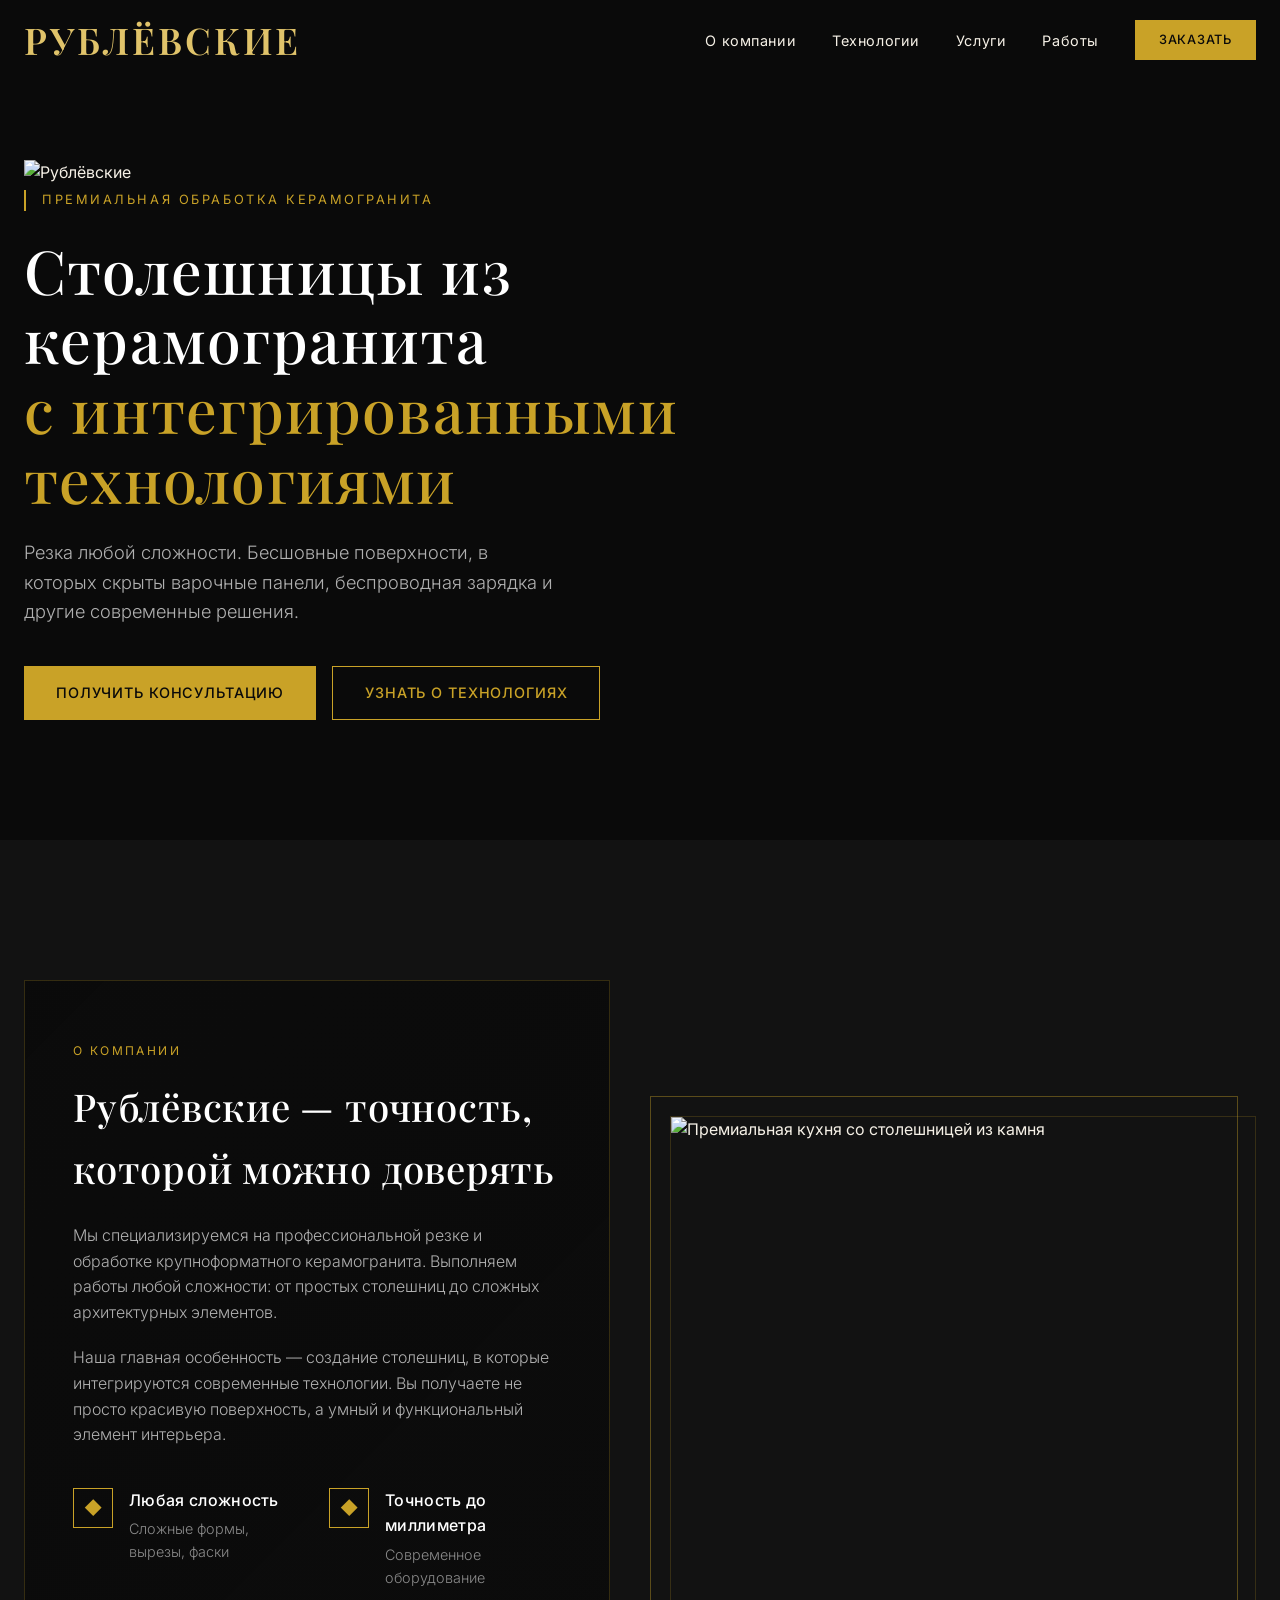
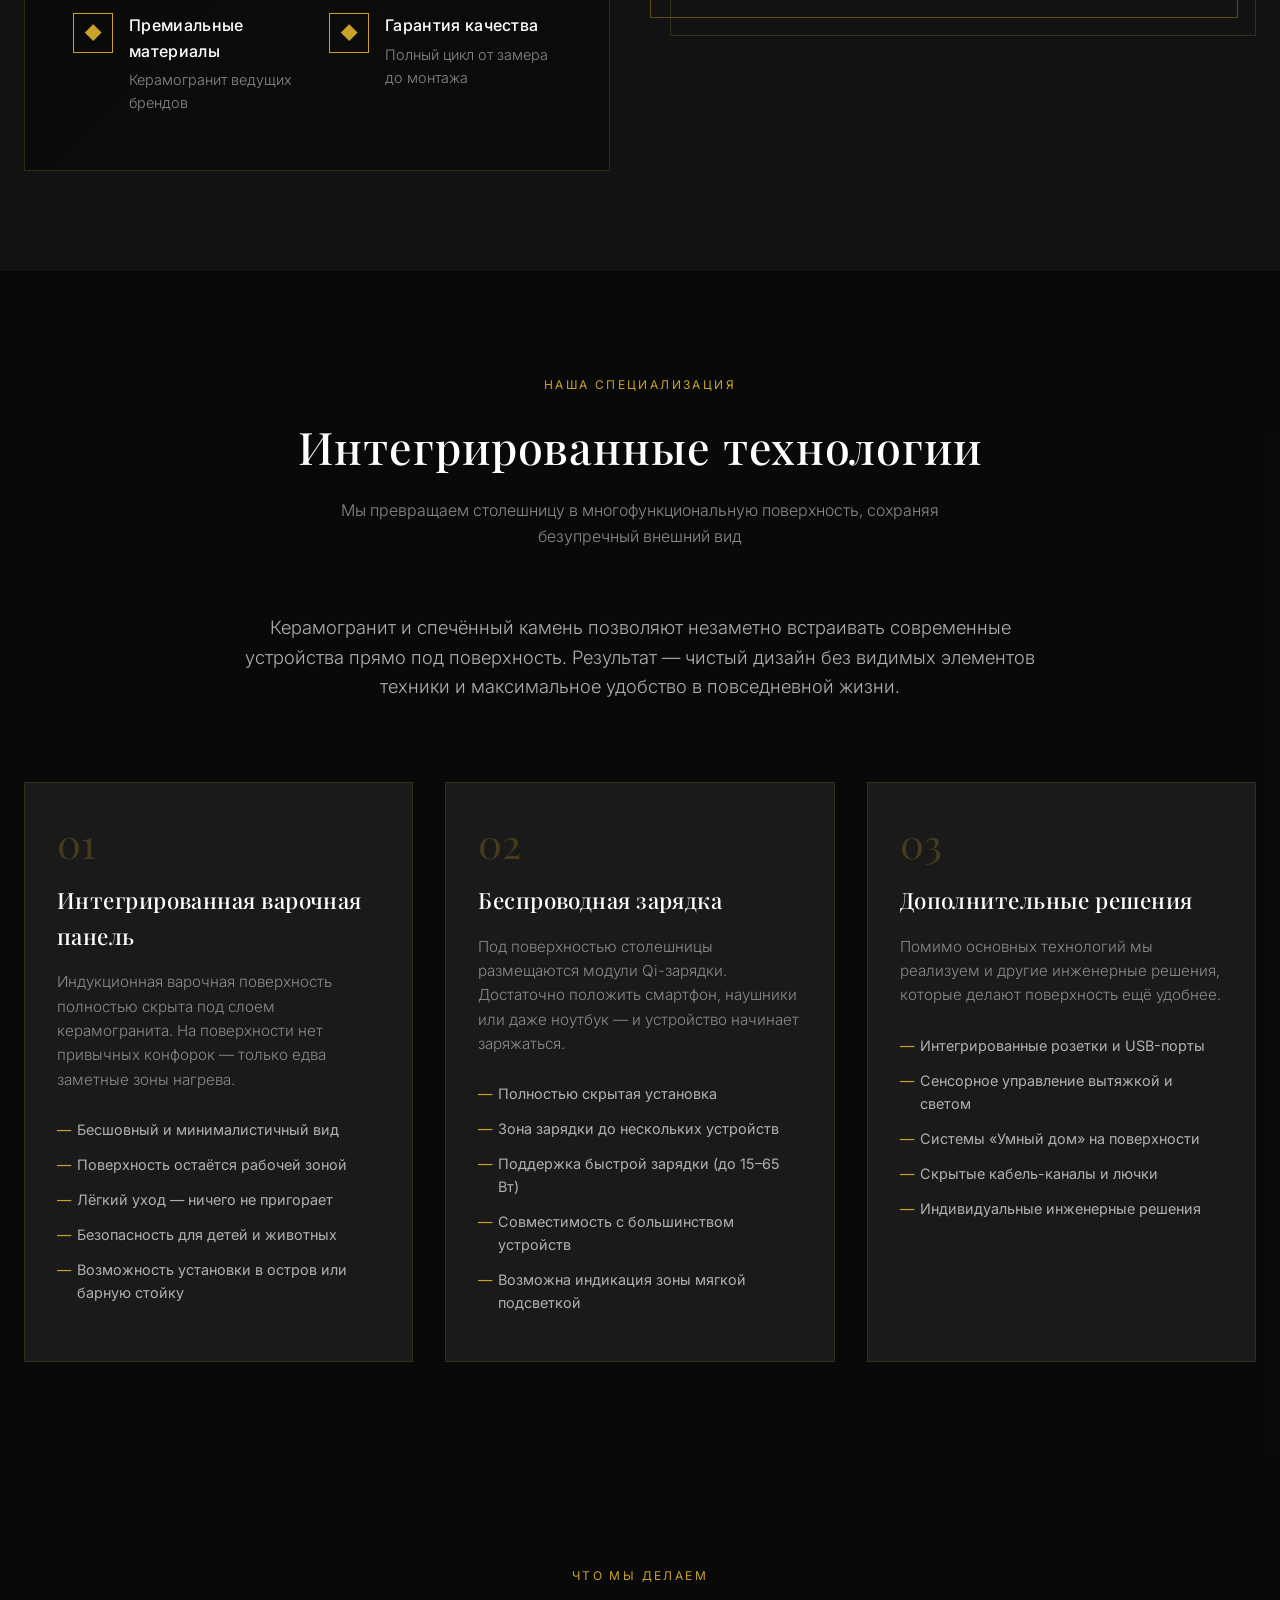
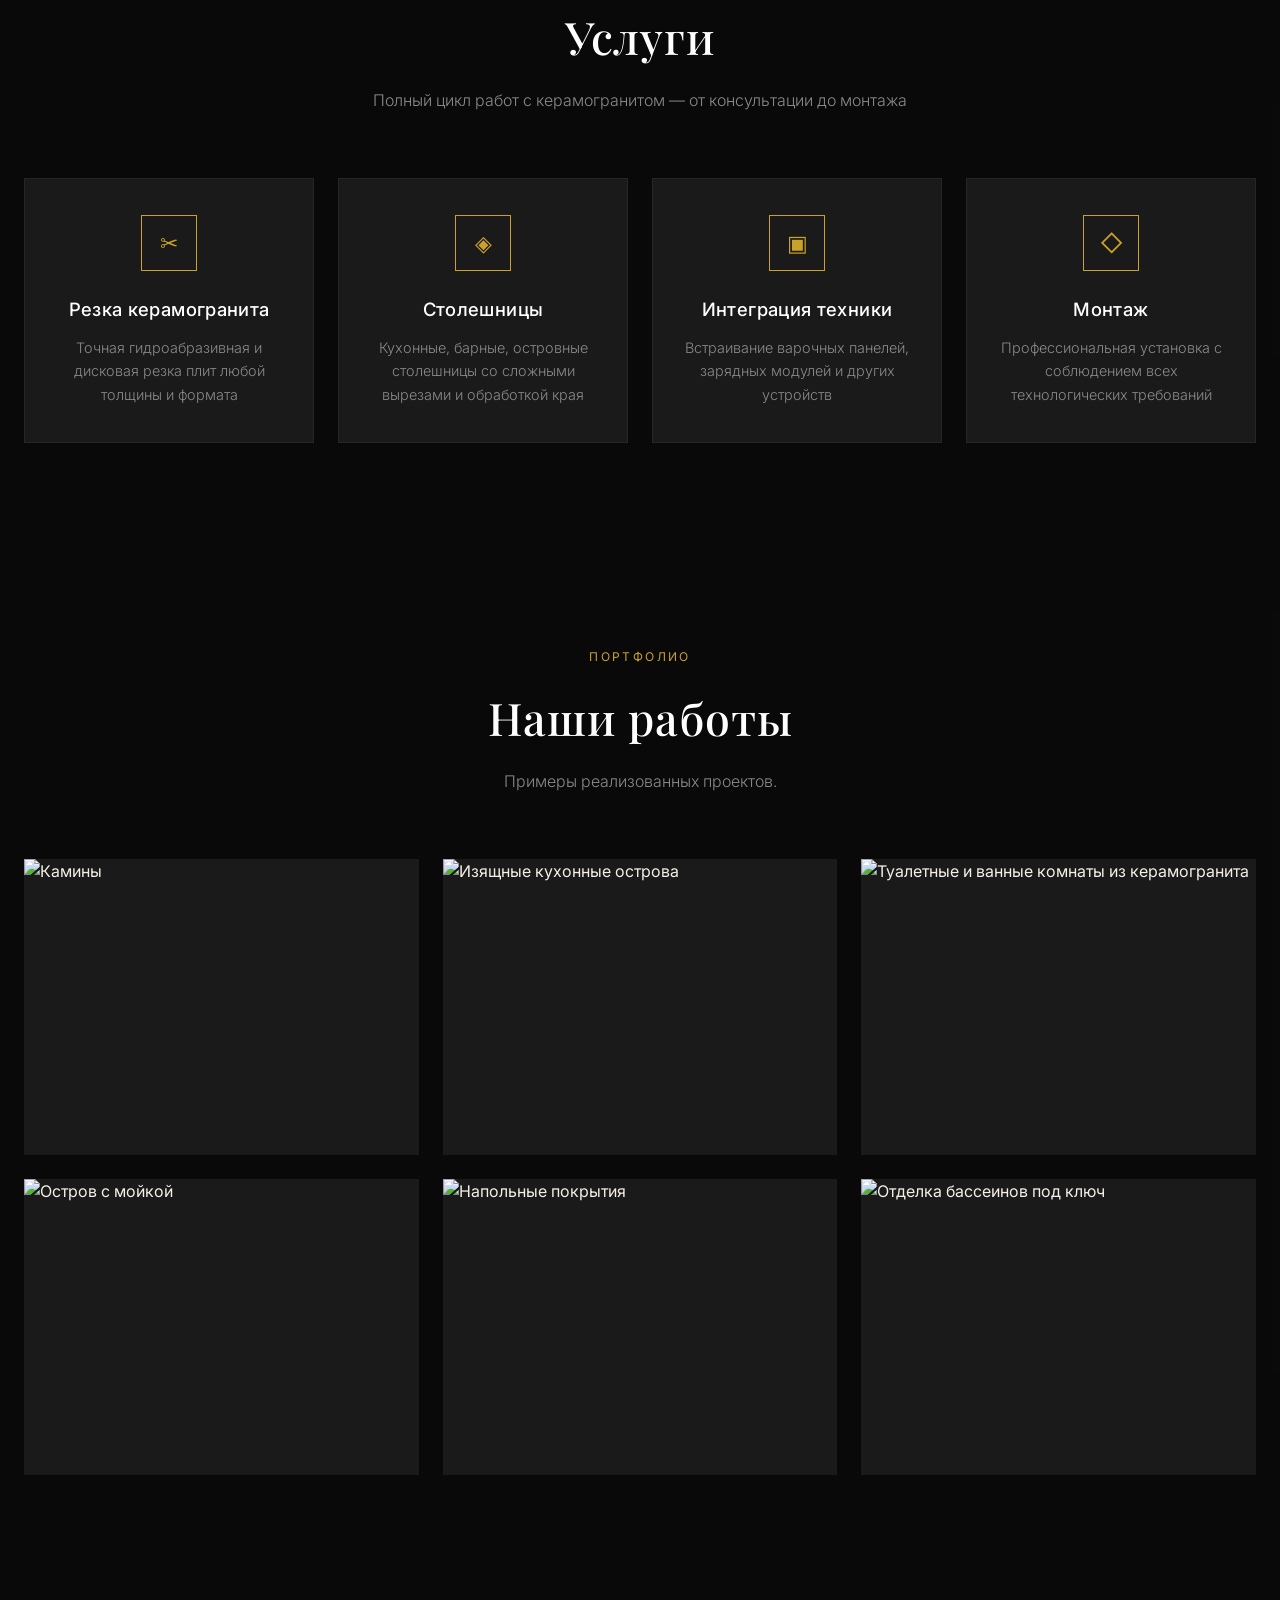
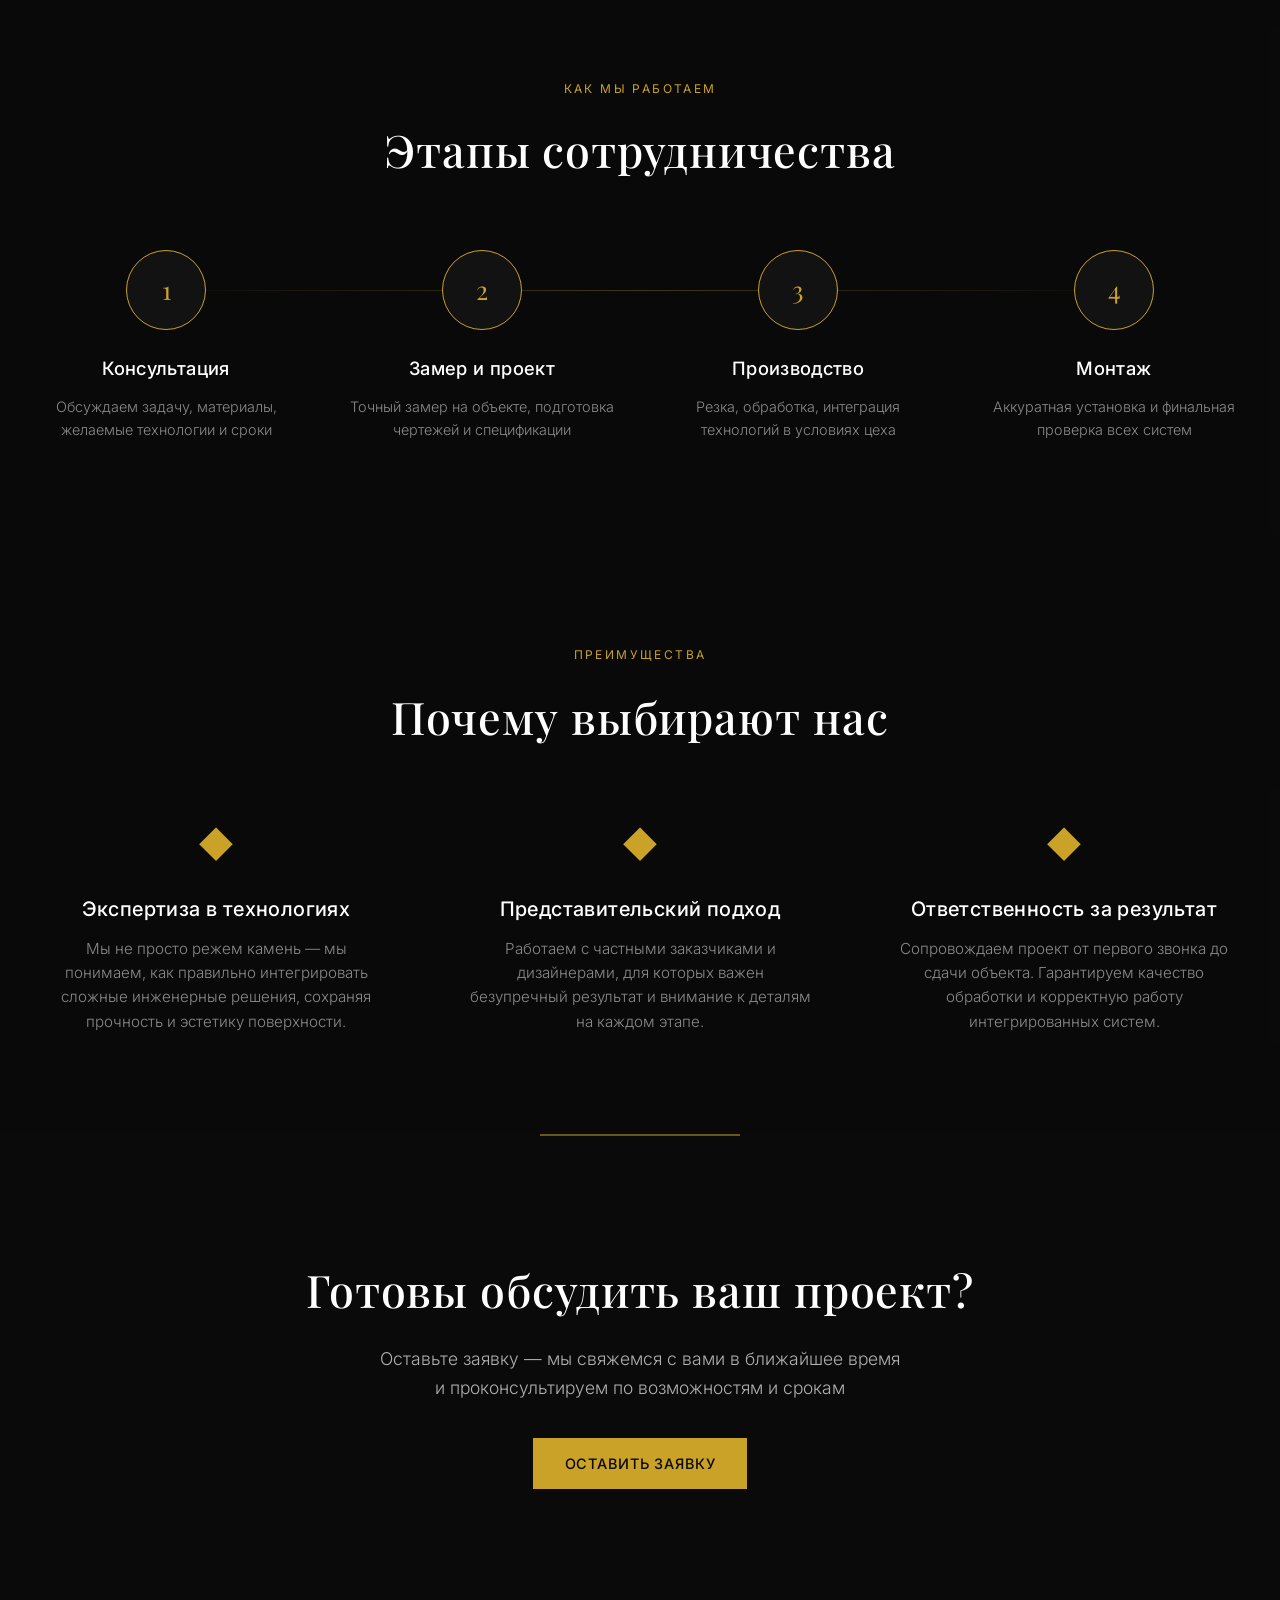
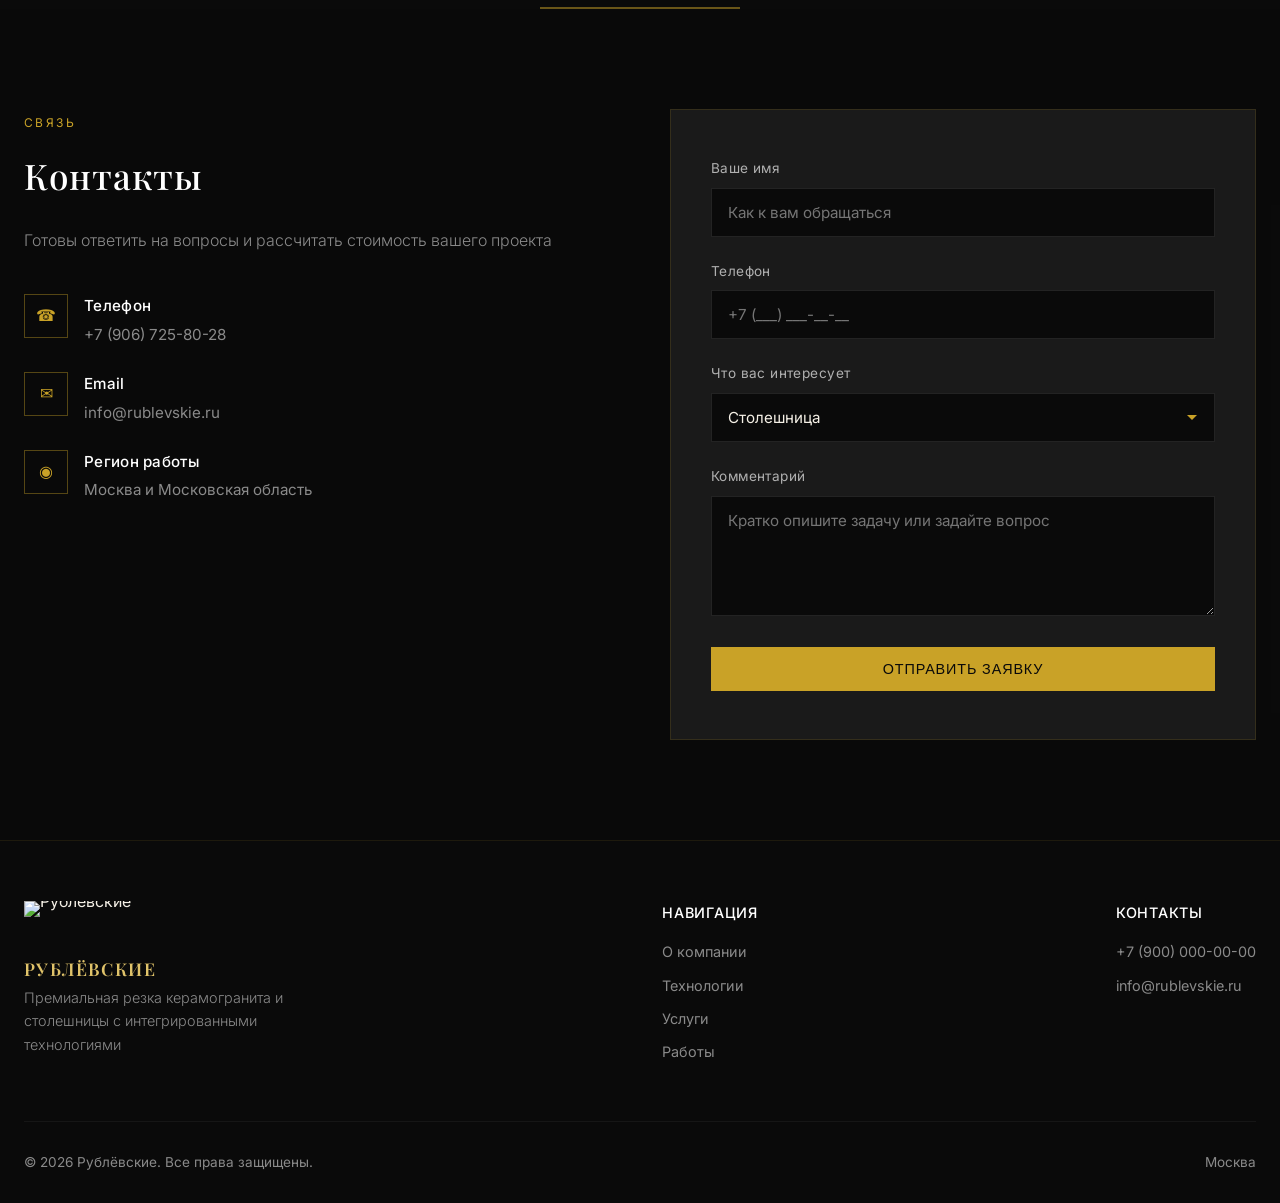
==== index.html @ c40d3e63 "Rename index.html.html to index.html" ====
<!DOCTYPE html>
<html lang="ru">
<head>
    <meta charset="UTF-8">
    <meta name="viewport" content="width=device-width, initial-scale=1.0">
    <title>Рублёвские — Столешницы из керамогранита с интегрированными технологиями</title>
    <meta name="description" content="Премиальная резка керамогранита любой сложности. Столешницы с интегрированными варочными панелями, беспроводной зарядкой и другими технологиями. Москва.">
    <link rel="preconnect" href="https://fonts.googleapis.com">
    <link rel="preconnect" href="https://fonts.gstatic.com" crossorigin>
    <link href="https://fonts.googleapis.com/css2?family=Playfair+Display:wght@400;500;600;700&family=Inter:wght@300;400;500;600&display=swap" rel="stylesheet">
    <style>
        :root {
            --black: #0a0a0a;
            --dark: #121212;
            --charcoal: #1a1a1a;
            --gold: #c9a227;
            --gold-light: #e0c36a;
            --gold-dark: #a6851e;
            --cream: #f5f0e6;
            --white: #ffffff;
            --gray: #8a8a8a;
            --gray-light: #b0b0b0;
        }

        * {
            margin: 0;
            padding: 0;
            box-sizing: border-box;
        }

        html {
            scroll-behavior: smooth;
        }

        body {
            font-family: 'Inter', sans-serif;
            background-color: var(--black);
            color: var(--cream);
            line-height: 1.6;
            overflow-x: hidden;
        }

        h1, h2, h3, h4 {
            font-family: 'Playfair Display', serif;
            font-weight: 500;
            letter-spacing: 0.02em;
        }

        a {
            text-decoration: none;
            color: inherit;
            transition: color 0.3s ease;
        }

        img {
            max-width: 100%;
            height: auto;
            display: block;
        }

        .container {
            width: 100%;
            max-width: 1280px;
            margin: 0 auto;
            padding: 0 24px;
        }

        /* Header */
        header {
            position: fixed;
            top: 0;
            left: 0;
            width: 100%;
            z-index: 1000;
            padding: 20px 0;
            transition: background 0.4s ease, padding 0.4s ease;
            background: transparent;
        }

        header.scrolled {
            background: rgba(10, 10, 10, 0.95);
            backdrop-filter: blur(12px);
            padding: 14px 0;
            border-bottom: 1px solid rgba(201, 162, 39, 0.15);
        }

        .header-inner {
            display: flex;
            justify-content: space-between;
            align-items: center;
        }

        .logo {
            display: flex;
            align-items: center;
            line-height: 0;
        }

        .logo-word {
            font-family: 'Playfair Display', serif;
            font-weight: 600;
            font-size: 2.3rem;
            letter-spacing: 0.08em;
            text-transform: uppercase;
            color: var(--gold-light);
            line-height: 1;
        }

        header.scrolled .logo-word {
            font-size: 1.15rem;
        }

        nav {
            display: flex;
            gap: 36px;
            align-items: center;
        }

        nav a {
            font-size: 0.9rem;
            font-weight: 400;
            letter-spacing: 0.04em;
            color: var(--cream);
            position: relative;
        }

        nav a::after {
            content: '';
            position: absolute;
            bottom: -4px;
            left: 0;
            width: 0;
            height: 1px;
            background: var(--gold);
            transition: width 0.3s ease;
        }

        nav a:hover {
            color: var(--gold);
        }

        nav a:hover::after {
            width: 100%;
        }

        .btn {
            display: inline-flex;
            align-items: center;
            justify-content: center;
            padding: 14px 32px;
            font-size: 0.9rem;
            font-weight: 500;
            letter-spacing: 0.06em;
            text-transform: uppercase;
            border: none;
            cursor: pointer;
            transition: all 0.3s ease;
        }

        .btn-gold {
            background: var(--gold);
            color: var(--black);
        }

        .btn-gold:hover {
            background: var(--gold-light);
            transform: translateY(-2px);
            box-shadow: 0 8px 24px rgba(201, 162, 39, 0.3);
        }

        .btn-outline {
            background: transparent;
            color: var(--gold);
            border: 1px solid var(--gold);
        }

        .btn-outline:hover {
            background: var(--gold);
            color: var(--black);
        }

        .mobile-menu-btn {
            display: none;
            background: none;
            border: none;
            color: var(--cream);
            font-size: 1.5rem;
            cursor: pointer;
        }

        /* Hero */
        .hero {
            position: relative;
            min-height: 100vh;
            display: flex;
            align-items: center;
            background: linear-gradient(rgba(10, 10, 10, 0.65), rgba(10, 10, 10, 0.75)),
                        url('images/table_background.jpg') center/cover no-repeat;
            padding-top: 80px;
        }

        .hero-content {
            max-width: 720px;
        }

        .hero-label {
            display: inline-block;
            font-size: 0.8rem;
            letter-spacing: 0.2em;
            text-transform: uppercase;
            color: var(--gold);
            margin-bottom: 24px;
            border-left: 2px solid var(--gold);
            padding-left: 16px;
        }

        .hero h1 {
            font-size: clamp(2.4rem, 5vw, 3.8rem);
            line-height: 1.15;
            margin-bottom: 24px;
            color: var(--white);
        }

        .hero h1 span {
            color: var(--gold);
        }

        .hero p {
            font-size: 1.15rem;
            color: var(--gray-light);
            margin-bottom: 40px;
            max-width: 540px;
            font-weight: 300;
        }

        .hero-buttons {
            display: flex;
            gap: 16px;
            flex-wrap: wrap;
        }

        /* Section common */
        section {
            padding: 100px 0;
        }

        .section-header {
            text-align: center;
            margin-bottom: 64px;
        }

        .section-label {
            display: inline-block;
            font-size: 0.75rem;
            letter-spacing: 0.2em;
            text-transform: uppercase;
            color: var(--gold);
            margin-bottom: 16px;
        }

        .section-header h2 {
            font-size: clamp(2rem, 4vw, 2.8rem);
            color: var(--white);
            margin-bottom: 16px;
        }

        .section-header p {
            color: var(--gray);
            max-width: 600px;
            margin: 0 auto;
            font-weight: 300;
        }

        /* About / USP */
        .about {
            background: var(--dark);
        }

        .about-grid {
            display: grid;
            grid-template-columns: 1fr 1fr;
            gap: 60px;
            align-items: center;
        }

        .about-text {
            position: relative;
            padding: 56px 48px;
            background: linear-gradient(135deg, rgba(10, 10, 10, 0.90), rgba(10, 10, 10, 0.80)),
                        url('https://images.unsplash.com/photo-1566041510394-cf7c8fe21800?w=1200&q=80') center/cover no-repeat;
            border: 1px solid rgba(201, 162, 39, 0.2);
        }

        .about-text h2 {
            font-size: 2.4rem;
            margin-bottom: 24px;
            color: var(--white);
        }

        .about-text p {
            color: var(--gray-light);
            margin-bottom: 20px;
            font-weight: 300;
        }

        .features-list {
            display: grid;
            grid-template-columns: 1fr 1fr;
            gap: 24px;
            margin-top: 40px;
        }

        .feature-item {
            display: flex;
            gap: 16px;
            align-items: flex-start;
        }

        .feature-icon {
            width: 40px;
            height: 40px;
            border: 1px solid var(--gold);
            display: flex;
            align-items: center;
            justify-content: center;
            flex-shrink: 0;
            color: var(--gold);
            font-size: 1.1rem;
        }

        .feature-item h4 {
            font-size: 1rem;
            color: var(--white);
            margin-bottom: 4px;
            font-family: 'Inter', sans-serif;
            font-weight: 500;
        }

        .feature-item p {
            font-size: 0.9rem;
            color: var(--gray);
            margin: 0;
        }

        .about-image {
            position: relative;
        }

        .about-image img {
            width: 100%;
            height: 520px;
            object-fit: cover;
            border: 1px solid rgba(201, 162, 39, 0.2);
        }

        .about-image::before {
            content: '';
            position: absolute;
            top: -20px;
            left: -20px;
            width: 100%;
            height: 100%;
            border: 1px solid var(--gold);
            z-index: -1;
            opacity: 0.4;
        }

        /* Technologies - KEY SECTION */
        .technologies {
            background: var(--black);
            position: relative;
        }

        .tech-intro {
            max-width: 800px;
            margin: 0 auto 80px;
            text-align: center;
        }

        .tech-intro p {
            font-size: 1.15rem;
            color: var(--gray-light);
            font-weight: 300;
        }

        .tech-cards {
            display: grid;
            grid-template-columns: repeat(3, 1fr);
            gap: 32px;
        }

        .tech-card {
            background: var(--charcoal);
            border: 1px solid rgba(201, 162, 39, 0.15);
            padding: 40px 32px;
            transition: all 0.4s ease;
            position: relative;
            overflow: hidden;
        }

        .tech-card::before {
            content: '';
            position: absolute;
            top: 0;
            left: 0;
            width: 100%;
            height: 2px;
            background: var(--gold);
            transform: scaleX(0);
            transition: transform 0.4s ease;
        }

        .tech-card:hover {
            border-color: rgba(201, 162, 39, 0.4);
            transform: translateY(-6px);
        }

        .tech-card:hover::before {
            transform: scaleX(1);
        }

        .tech-number {
            font-family: 'Playfair Display', serif;
            font-size: 2.5rem;
            color: rgba(201, 162, 39, 0.25);
            margin-bottom: 20px;
            line-height: 1;
        }

        .tech-card h3 {
            font-size: 1.4rem;
            color: var(--white);
            margin-bottom: 16px;
        }

        .tech-card p {
            color: var(--gray);
            font-size: 0.95rem;
            font-weight: 300;
            margin-bottom: 20px;
        }

        .tech-card ul {
            list-style: none;
        }

        .tech-card ul li {
            color: var(--gray-light);
            font-size: 0.9rem;
            padding: 6px 0;
            padding-left: 20px;
            position: relative;
        }

        .tech-card ul li::before {
            content: '—';
            position: absolute;
            left: 0;
            color: var(--gold);
        }

        /* Services */
        .services {
            background: var(--dark);
        }

        .services-grid {
            display: grid;
            grid-template-columns: repeat(4, 1fr);
            gap: 24px;
        }

        .service-card {
            background: var(--charcoal);
            padding: 36px 28px;
            border: 1px solid rgba(255, 255, 255, 0.05);
            text-align: center;
            transition: all 0.3s ease;
        }

        .service-card:hover {
            border-color: rgba(201, 162, 39, 0.3);
            background: #1f1f1f;
        }

        .service-icon {
            width: 56px;
            height: 56px;
            margin: 0 auto 24px;
            border: 1px solid var(--gold);
            display: flex;
            align-items: center;
            justify-content: center;
            color: var(--gold);
            font-size: 1.4rem;
        }

        .service-card h3 {
            font-size: 1.15rem;
            color: var(--white);
            margin-bottom: 12px;
            font-family: 'Inter', sans-serif;
            font-weight: 500;
        }

        .service-card p {
            font-size: 0.9rem;
            color: var(--gray);
            font-weight: 300;
        }

        /* Portfolio */
        .portfolio {
            background: var(--black);
        }

        .portfolio-grid {
            display: grid;
            grid-template-columns: repeat(3, 1fr);
            gap: 24px;
        }

        .portfolio-item {
            position: relative;
            overflow: hidden;
            aspect-ratio: 4/3;
            background: var(--charcoal);
            cursor: pointer;
        }

        .portfolio-item img {
            width: 100%;
            height: 100%;
            object-fit: cover;
            transition: transform 0.6s ease;
        }

        .portfolio-item:hover img {
            transform: scale(1.05);
        }

        .portfolio-overlay {
            position: absolute;
            inset: 0;
            background: linear-gradient(to top, rgba(10, 10, 10, 0.9) 0%, transparent 60%);
            display: flex;
            flex-direction: column;
            justify-content: flex-end;
            padding: 28px;
            opacity: 0;
            transition: opacity 0.4s ease;
        }

        .portfolio-item:hover .portfolio-overlay {
            opacity: 1;
        }

        .portfolio-overlay h4 {
            font-size: 1.1rem;
            color: var(--white);
            margin-bottom: 6px;
            font-family: 'Inter', sans-serif;
            font-weight: 500;
        }

        .portfolio-overlay p {
            font-size: 0.85rem;
            color: var(--gold);
        }

        .portfolio-overlay .lightbox-hint {
            margin-top: 10px;
            font-size: 0.72rem;
            letter-spacing: 0.06em;
            text-transform: uppercase;
            color: rgba(255, 255, 255, 0.55);
        }

        /* Lightbox */
        .lightbox {
            position: fixed;
            inset: 0;
            background: rgba(8, 8, 8, 0.96);
            z-index: 1000;
            display: none;
            align-items: center;
            justify-content: center;
            flex-direction: column;
            padding: 40px 24px;
        }

        .lightbox.active {
            display: flex;
        }

        .lightbox-frame {
            position: relative;
            max-width: 1000px;
            width: 100%;
            display: flex;
            flex-direction: column;
            align-items: center;
        }

        .lightbox-frame img {
            max-width: 100%;
            max-height: 68vh;
            object-fit: contain;
            border-radius: 4px;
        }

        .lightbox-caption {
            text-align: center;
            margin-top: 20px;
        }

        .lightbox-caption h4 {
            color: var(--gold);
            font-family: 'Playfair Display', serif;
            font-size: 1.2rem;
            font-weight: 600;
            margin-bottom: 6px;
        }

        .lightbox-caption p {
            color: rgba(255, 255, 255, 0.6);
            font-size: 0.85rem;
        }

        .lightbox-counter {
            margin-top: 10px;
            font-size: 0.75rem;
            letter-spacing: 0.05em;
            color: rgba(255, 255, 255, 0.4);
        }

        .lightbox-close {
            position: absolute;
            top: 24px;
            right: 28px;
            background: none;
            border: none;
            color: var(--white);
            font-size: 2rem;
            line-height: 1;
            cursor: pointer;
        }

        .lightbox-nav {
            position: absolute;
            top: 50%;
            transform: translateY(-50%);
            width: 46px;
            height: 46px;
            border-radius: 50%;
            background: rgba(255, 255, 255, 0.06);
            border: 1px solid rgba(255, 255, 255, 0.18);
            color: var(--white);
            font-size: 1.3rem;
            display: flex;
            align-items: center;
            justify-content: center;
            cursor: pointer;
            transition: background 0.2s ease;
        }

        .lightbox-nav:hover {
            background: rgba(201, 162, 39, 0.25);
        }

        .lightbox-prev { left: -60px; }
        .lightbox-next { right: -60px; }

        @media (max-width: 900px) {
            .lightbox-prev { left: 6px; }
            .lightbox-next { right: 6px; }
        }

        /* Process */
        .process {
            background: var(--dark);
        }

        .process-steps {
            display: grid;
            grid-template-columns: repeat(4, 1fr);
            gap: 32px;
            position: relative;
        }

        .process-steps::before {
            content: '';
            position: absolute;
            top: 40px;
            left: 10%;
            right: 10%;
            height: 1px;
            background: linear-gradient(to right, transparent, var(--gold), transparent);
            opacity: 0.3;
        }

        .process-step {
            text-align: center;
            position: relative;
        }

        .step-number {
            width: 80px;
            height: 80px;
            border: 1px solid var(--gold);
            border-radius: 50%;
            display: flex;
            align-items: center;
            justify-content: center;
            margin: 0 auto 24px;
            font-family: 'Playfair Display', serif;
            font-size: 1.6rem;
            color: var(--gold);
            background: var(--dark);
            position: relative;
            z-index: 1;
        }

        .process-step h3 {
            font-size: 1.15rem;
            color: var(--white);
            margin-bottom: 12px;
            font-family: 'Inter', sans-serif;
            font-weight: 500;
        }

        .process-step p {
            font-size: 0.9rem;
            color: var(--gray);
            font-weight: 300;
        }

        /* Why us */
        .why-us {
            background: var(--black);
        }

        .why-grid {
            display: grid;
            grid-template-columns: repeat(3, 1fr);
            gap: 40px;
        }

        .why-item {
            text-align: center;
            padding: 0 20px;
        }

        .why-item .icon {
            font-size: 2.2rem;
            color: var(--gold);
            margin-bottom: 20px;
        }

        .why-item h3 {
            font-size: 1.25rem;
            color: var(--white);
            margin-bottom: 12px;
            font-family: 'Inter', sans-serif;
            font-weight: 500;
        }

        .why-item p {
            color: var(--gray);
            font-size: 0.95rem;
            font-weight: 300;
        }

        /* CTA */
        .cta {
            background: linear-gradient(rgba(10, 10, 10, 0.45), rgba(10, 10, 10, 0.9)),
                        url('images/project-background-3.jpg') center/cover no-repeat;
            text-align: center;
            padding: 120px 0;
        }




        .cta h2 {
            font-size: clamp(2rem, 4vw, 2.8rem);
            color: var(--white);
            margin-bottom: 20px;
        }

        .cta p {
            color: var(--gray-light);
            margin-bottom: 36px;
            font-size: 1.1rem;
            font-weight: 300;
        }

        /* Contact */
        .contact {
            background: var(--dark);
        }

        .contact-grid {
            display: grid;
            grid-template-columns: 1fr 1fr;
            gap: 60px;
        }

        .contact-info h2 {
            font-size: 2.2rem;
            color: var(--white);
            margin-bottom: 24px;
        }

        .contact-info > p {
            color: var(--gray);
            margin-bottom: 40px;
            font-weight: 300;
        }

        .contact-details {
            display: flex;
            flex-direction: column;
            gap: 24px;
        }

        .contact-item {
            display: flex;
            gap: 16px;
            align-items: flex-start;
        }

        .contact-item .icon {
            width: 44px;
            height: 44px;
            border: 1px solid rgba(201, 162, 39, 0.4);
            display: flex;
            align-items: center;
            justify-content: center;
            color: var(--gold);
            flex-shrink: 0;
        }

        .contact-item h4 {
            font-size: 0.95rem;
            color: var(--white);
            margin-bottom: 4px;
            font-family: 'Inter', sans-serif;
            font-weight: 500;
        }

        .contact-item p, .contact-item a {
            color: var(--gray);
            font-size: 0.95rem;
        }

        .contact-item a:hover {
            color: var(--gold);
        }

        .contact-form {
            background: var(--charcoal);
            padding: 48px 40px;
            border: 1px solid rgba(201, 162, 39, 0.15);
        }

        .form-group {
            margin-bottom: 24px;
        }

        .form-group label {
            display: block;
            font-size: 0.85rem;
            color: var(--gray-light);
            margin-bottom: 8px;
            letter-spacing: 0.03em;
        }

        .form-group input,
        .form-group textarea,
        .form-group select {
            width: 100%;
            padding: 14px 16px;
            background: var(--black);
            border: 1px solid rgba(255, 255, 255, 0.1);
            color: var(--cream);
            font-family: 'Inter', sans-serif;
            font-size: 0.95rem;
            transition: border-color 0.3s ease;
            outline: none;
        }

        .form-group input:focus,
        .form-group textarea:focus,
        .form-group select:focus {
            border-color: var(--gold);
        }

        .form-group textarea {
            min-height: 120px;
            resize: vertical;
        }

        .form-group select {
            appearance: none;
            background-image: url("data:image/svg+xml,%3Csvg xmlns='http://www.w3.org/2000/svg' width='12' height='12' viewBox='0 0 12 12'%3E%3Cpath fill='%23c9a227' d='M6 8L1 3h10z'/%3E%3C/svg%3E");
            background-repeat: no-repeat;
            background-position: right 16px center;
        }

        /* Footer */
        footer {
            background: var(--black);
            padding: 60px 0 30px;
            border-top: 1px solid rgba(201, 162, 39, 0.1);
        }

        .footer-top {
            display: flex;
            justify-content: space-between;
            align-items: flex-start;
            margin-bottom: 48px;
            flex-wrap: wrap;
            gap: 40px;
        }

        .footer-logo {
            margin-bottom: 16px;
            line-height: 0;
        }

        .footer-logo img {
            height: 64px;
            width: auto;
            max-width: 240px;
            object-fit: contain;
        }

        .footer-desc {
            color: var(--gray);
            font-size: 0.9rem;
            max-width: 280px;
            font-weight: 300;
        }

        .footer-nav h4 {
            font-size: 0.9rem;
            color: var(--white);
            margin-bottom: 16px;
            font-family: 'Inter', sans-serif;
            font-weight: 500;
            letter-spacing: 0.05em;
            text-transform: uppercase;
        }

        .footer-nav a {
            display: block;
            color: var(--gray);
            font-size: 0.9rem;
            margin-bottom: 10px;
        }

        .footer-nav a:hover {
            color: var(--gold);
        }

        .footer-bottom {
            padding-top: 30px;
            border-top: 1px solid rgba(255, 255, 255, 0.05);
            display: flex;
            justify-content: space-between;
            align-items: center;
            flex-wrap: wrap;
            gap: 16px;
        }

        .footer-bottom p {
            color: var(--gray);
            font-size: 0.85rem;
        }

        /* Mobile */
        @media (max-width: 1024px) {
            .tech-cards {
                grid-template-columns: 1fr;
            }
            .services-grid {
                grid-template-columns: repeat(2, 1fr);
            }
            .process-steps {
                grid-template-columns: repeat(2, 1fr);
            }
            .process-steps::before {
                display: none;
            }
            .why-grid {
                grid-template-columns: 1fr;
                gap: 48px;
            }
        }

        @media (max-width: 768px) {
            nav {
                display: none;
            }
            .mobile-menu-btn {
                display: block;
            }
            .logo img {
                height: 42px;
                max-width: 170px;
            }
            header.scrolled .logo img {
                height: 38px;
            }
            .about-grid,
            .contact-grid {
                grid-template-columns: 1fr;
            }
            .about-image::before {
                display: none;
            }
            .features-list {
                grid-template-columns: 1fr;
            }
            .portfolio-grid {
                grid-template-columns: 1fr;
            }
            .services-grid {
                grid-template-columns: 1fr;
            }
            .process-steps {
                grid-template-columns: 1fr;
            }
            .hero-buttons {
                flex-direction: column;
            }
            .btn {
                width: 100%;
            }
        }

        /* Mobile nav */
        .mobile-nav {
            display: none;
            position: fixed;
            top: 0;
            left: 0;
            width: 100%;
            height: 100%;
            background: rgba(10, 10, 10, 0.98);
            z-index: 999;
            flex-direction: column;
            align-items: center;
            justify-content: center;
            gap: 32px;
        }

        .mobile-nav.active {
            display: flex;
        }

        .mobile-nav a {
            font-size: 1.3rem;
            color: var(--cream);
        }

        .mobile-nav a:hover {
            color: var(--gold);
        }

        .close-menu {
            position: absolute;
            top: 24px;
            right: 24px;
            background: none;
            border: none;
            color: var(--cream);
            font-size: 2rem;
            cursor: pointer;
        }
        /* Плавный переход от hero к about */
.about {
    background: var(--dark);
    position: relative;
    margin-top: -60px;                 /* лёгкое перекрытие */
    padding-top: 140px;
}

.about::before {
    content: '';
    position: absolute;
    top: 0;
    left: 0;
    width: 100%;
    height: 100px;
    background: linear-gradient(to bottom, transparent, var(--dark));
    pointer-events: none;
    z-index: 1;
}

/* Плашка about-text */
.about-text {
    position: relative;
    padding: 56px 48px;
    background: linear-gradient(135deg, rgba(10, 10, 10, 0.92), rgba(10, 10, 10, 0.82)),
                url('https://images.unsplash.com/photo-1566041510394-cf7c8fe21800?w=1200&q=80') center/cover no-repeat;
    border: 1px solid rgba(201, 162, 39, 0.22);
    
    /* Начальное состояние для анимации */
    opacity: 0;
    transform: translateY(40px);
    transition: opacity 0.9s cubic-bezier(0.22, 1, 0.36, 1),
                transform 0.9s cubic-bezier(0.22, 1, 0.36, 1);
}

/* Когда плашка появляется */
.about-text.visible {
    opacity: 1;
    transform: translateY(0);
}
/* Начальное состояние для картинки */
.about-image {
    opacity: 0;
    transform: translateY(40px);
    transition: opacity 0.9s cubic-bezier(0.22, 1, 0.36, 1),
                transform 0.9s cubic-bezier(0.22, 1, 0.36, 1);
}

/* Когда картинка появляется */
.about-image.visible {
    opacity: 1;
    transform: translateY(0);
}

/* --- Анимации для остальных секций --- */

/* 1. Технологии (карточки) */
.tech-card {
    opacity: 0;
    transform: translateY(40px);
    transition: opacity 0.9s cubic-bezier(0.22, 1, 0.36, 1),
                transform 0.9s cubic-bezier(0.22, 1, 0.36, 1);
}

.tech-card.visible {
    opacity: 1;
    transform: translateY(0);
}

/* 2. Услуги (карточки) */
.service-card {
    opacity: 0;
    transform: translateY(40px);
    transition: opacity 0.9s cubic-bezier(0.22, 1, 0.36, 1),
                transform 0.9s cubic-bezier(0.22, 1, 0.36, 1);
}

.service-card.visible {
    opacity: 1;
    transform: translateY(0);
}

/* 3. Портфолио (элементы работ) */
.portfolio-item {
    opacity: 0;
    transform: translateY(40px);
    transition: opacity 0.9s cubic-bezier(0.22, 1, 0.36, 1),
                transform 0.9s cubic-bezier(0.22, 1, 0.36, 1);
}

.portfolio-item.visible {
    opacity: 1;
    transform: translateY(0);
}

/* 4. Процесс (шаги) */
.process-step {
    opacity: 0;
    transform: translateY(40px);
    transition: opacity 0.9s cubic-bezier(0.22, 1, 0.36, 1),
                transform 0.9s cubic-bezier(0.22, 1, 0.36, 1);
}

.process-step.visible {
    opacity: 1;
    transform: translateY(0);
}

/* 5. Почему мы */
.why-item {
    opacity: 0;
    transform: translateY(40px);
    transition: opacity 0.9s cubic-bezier(0.22, 1, 0.36, 1),
                transform 0.9s cubic-bezier(0.22, 1, 0.36, 1);
}

.why-item.visible {
    opacity: 1;
    transform: translateY(0);
}

/* --- Анимации для остальных секций --- */

/* 1. Технологии (карточки) */
.tech-card {
    opacity: 0;
    transform: translateY(40px);
    transition: opacity 0.9s cubic-bezier(0.22, 1, 0.36, 1),
                transform 0.9s cubic-bezier(0.22, 1, 0.36, 1);
}

.tech-card.visible {
    opacity: 1;
    transform: translateY(0);
}

/* 2. Услуги (карточки) */
.service-card {
    opacity: 0;
    transform: translateY(40px);
    transition: opacity 0.9s cubic-bezier(0.22, 1, 0.36, 1),
                transform 0.9s cubic-bezier(0.22, 1, 0.36, 1);
}

.service-card.visible {
    opacity: 1;
    transform: translateY(0);
}

/* 3. Портфолио (элементы работ) */
.portfolio-item {
    opacity: 0;
    transform: translateY(40px);
    transition: opacity 0.9s cubic-bezier(0.22, 1, 0.36, 1),
                transform 0.9s cubic-bezier(0.22, 1, 0.36, 1);
}

.portfolio-item.visible {
    opacity: 1;
    transform: translateY(0);
}

/* 4. Процесс (шаги) */
.process-step {
    opacity: 0;
    transform: translateY(40px);
    transition: opacity 0.9s cubic-bezier(0.22, 1, 0.36, 1),
                transform 0.9s cubic-bezier(0.22, 1, 0.36, 1);
}

.process-step.visible {
    opacity: 1;
    transform: translateY(0);
}

/* 5. Почему мы */
.why-item {
    opacity: 0;
    transform: translateY(40px);
    transition: opacity 0.9s cubic-bezier(0.22, 1, 0.36, 1),
                transform 0.9s cubic-bezier(0.22, 1, 0.36, 1);
}

.why-item.visible {
    opacity: 1;
    transform: translateY(0);
}

/* --- Каскадные задержки (чтобы карточки появлялись по очереди) --- */

/* Технологии */
.tech-card:nth-child(1) { transition-delay: 0s; }
.tech-card:nth-child(2) { transition-delay: 0.1s; }
.tech-card:nth-child(3) { transition-delay: 0.2s; }

/* Услуги */
.service-card:nth-child(1) { transition-delay: 0s; }
.service-card:nth-child(2) { transition-delay: 0.1s; }
.service-card:nth-child(3) { transition-delay: 0.2s; }
.service-card:nth-child(4) { transition-delay: 0.3s; }

/* Портфолио */
.portfolio-item:nth-child(1) { transition-delay: 0s; }
.portfolio-item:nth-child(2) { transition-delay: 0.1s; }
.portfolio-item:nth-child(3) { transition-delay: 0.2s; }
.portfolio-item:nth-child(4) { transition-delay: 0.3s; }
.portfolio-item:nth-child(5) { transition-delay: 0.4s; }
.portfolio-item:nth-child(6) { transition-delay: 0.5s; }

/* Процесс */
.process-step:nth-child(1) { transition-delay: 0s; }
.process-step:nth-child(2) { transition-delay: 0.1s; }
.process-step:nth-child(3) { transition-delay: 0.2s; }
.process-step:nth-child(4) { transition-delay: 0.3s; }

/* Почему мы */
.why-item:nth-child(1) { transition-delay: 0s; }
.why-item:nth-child(2) { transition-delay: 0.1s; }
.why-item:nth-child(3) { transition-delay: 0.2s; }

/* --- Параллакс для Hero --- */
.hero {
    background-attachment: fixed; /* Это ключевое свойство для параллакса! */
    background-position: center;
    background-repeat: no-repeat;
    background-size: cover;
}

/* --- Параллакс фона для секции .about --- */

.about {
    background-image: url('images/black-marble-texture-background.jpg'); /* Ваш фон */
    background-size: cover;
    background-position: center;
    background-attachment: fixed; /* Ключевое свойство для параллакса! */
}

/* --- Параллакс фона для секции .technologies --- */

.technologies {
    background-image: url('images/black-marble-texture-background.jpg'); /* Ваша картинка */
    background-size: cover;
    background-position: center;
    background-attachment: fixed;
    background-color: rgba(10, 10, 10, 0.85); /* Затемнение, чтобы текст читался */
    position: relative;
    overflow: hidden;
}

/* --- Параллакс фона для секций .services и .portfolio --- */

.services {
    background-image: url('images/black-marble-texture-background.jpg'); /* Ваша картинка */
    background-size: cover;
    background-position: center;
    background-attachment: fixed;
    background-color: rgba(10, 10, 10, 0.85); /* Затемнение, чтобы текст читался */
}

.portfolio {
    background-image: url('images/black-marble-texture-background.jpg'); /* Ваша картинка */
    background-size: cover;
    background-position: center;
    background-attachment: fixed;
    background-color: rgba(10, 10, 10, 0.85); /* Затемнение, чтобы текст читался */
}

/* --- Параллакс фона для секции .process --- */

.process {
    background-image: url('images/black-marble-texture-background.jpg'); /* Ваша картинка */
    background-size: cover;
    background-position: center;
    background-attachment: fixed;
    background-color: rgba(10, 10, 10, 0.85); /* Затемнение, чтобы текст читался */
}

.why-us {
    background-image: url('images/black-marble-texture-background.jpg'); /* Ваша картинка */
    background-size: cover;
    background-position: center;
    background-attachment: fixed;
    background-color: rgba(10, 10, 10, 0.85); /* Затемнение, чтобы текст читался */
}

.contact {
    background-image: url('images/black-marble-texture-background.jpg'); /* Ваша картинка */
    background-size: cover;
    background-position: center;
    background-attachment: fixed;
    background-color: rgba(10, 10, 10, 0.85); /* Затемнение, чтобы текст читался */
}



/* Плавное затухание шапки */
header {
    transition: background 0.4s ease, padding 0.4s ease;
}

header.scrolled {
    background: rgba(10, 10, 10, 0.95);
    backdrop-filter: blur(12px);
    padding: 14px 0;
    border-bottom: 1px solid rgba(201, 162, 39, 0.15);
}
/* Дополнительный эффект для CTA */
.cta {
    position: relative;
}

.cta::before {
    content: '';
    position: absolute;
    top: 0;
    left: 50%;
    width: 200px;
    height: 2px;
    background: var(--gold);
    transform: translateX(-50%);
    opacity: 0.5;
}

.cta::after {
    content: '';
    position: absolute;
    bottom: 0;
    left: 50%;
    width: 200px;
    height: 2px;
    background: var(--gold);
    transform: translateX(-50%);
    opacity: 0.5;
}

footer {
    background-image: url('images/black-marble-texture-background.jpg');
    background-size: cover;
    background-position: center;
    background-attachment: fixed;
    background-color: rgba(10, 10, 10, 0.9); /* Затемнение, чтобы текст читался */
}

    </style>
</head>
<body>
    <!-- Header -->
    <header id="header">
        <div class="container header-inner">
            <a href="#" class="logo" aria-label="Рублёвские — на главную">
                <span class="logo-word">Рублёвские</span>
            </a>
            <nav>
                <a href="#about">О компании</a>
                <a href="#technologies">Технологии</a>
                <a href="#services">Услуги</a>
                <a href="#portfolio">Работы</a>
                <a href="#contact" class="btn btn-gold" style="padding: 10px 24px; font-size: 0.8rem;">Заказать</a>
            </nav>
            <button class="mobile-menu-btn" id="menuBtn" aria-label="Меню">☰</button>
        </div>
    </header>

    <!-- Mobile Nav -->
    <div class="mobile-nav" id="mobileNav">
        <button class="close-menu" id="closeMenu">×</button>
        <a href="#about">О компании</a>
        <a href="#technologies">Технологии</a>
        <a href="#services">Услуги</a>
        <a href="#portfolio">Работы</a>
        <a href="#contact">Контакты</a>
    </div>

    <!-- Hero -->
    <section class="hero">
        <div class="container">
            <div class="hero-content">
                <img src="images/ruble-mark-transparent.png" alt="Рублёвские" class="hero-logo-mark">
                <div class="hero-label">Премиальная обработка керамогранита</div>
                <h1>Столешницы из керамогранита<br><span>с интегрированными технологиями</span></h1>
                <p>Резка любой сложности. Бесшовные поверхности, в которых скрыты варочные панели, беспроводная зарядка и другие современные решения.</p>
                <div class="hero-buttons">
                    <a href="#contact" class="btn btn-gold">Получить консультацию</a>
                    <a href="#technologies" class="btn btn-outline">Узнать о технологиях</a>
                </div>
            </div>
        </div>
    </section>

    <!-- About -->
    <section class="about" id="about">
        <div class="container">
            <div class="about-grid">
                <div class="about-text">
                    <div class="section-label">О компании</div>
                    <h2>Рублёвские — точность,<br>которой можно доверять</h2>
                    <p>Мы специализируемся на профессиональной резке и обработке крупноформатного керамогранита. Выполняем работы любой сложности: от простых столешниц до сложных архитектурных элементов.</p>
                    <p>Наша главная особенность — создание столешниц, в которые интегрируются современные технологии. Вы получаете не просто красивую поверхность, а умный и функциональный элемент интерьера.</p>
                    <div class="features-list">
                        <div class="feature-item">
                            <div class="feature-icon">◆</div>
                            <div>
                                <h4>Любая сложность</h4>
                                <p>Сложные формы, вырезы, фаски</p>
                            </div>
                        </div>
                        <div class="feature-item">
                            <div class="feature-icon">◆</div>
                            <div>
                                <h4>Точность до миллиметра</h4>
                                <p>Современное оборудование</p>
                            </div>
                        </div>
                        <div class="feature-item">
                            <div class="feature-icon">◆</div>
                            <div>
                                <h4>Премиальные материалы</h4>
                                <p>Керамогранит ведущих брендов</p>
                            </div>
                        </div>
                        <div class="feature-item">
                            <div class="feature-icon">◆</div>
                            <div>
                                <h4>Гарантия качества</h4>
                                <p>Полный цикл от замера до монтажа</p>
                            </div>
                        </div>
                    </div>
                </div>
                <div class="about-image">
                    <img src="images/tochnost.jpg" alt="Премиальная кухня со столешницей из камня">
                </div>
            </div>
        </div>
    </section>


    <!-- Technologies - KEY -->
    <section class="technologies" id="technologies">
        <div class="container">
            <div class="section-header">
                <div class="section-label">Наша специализация</div>
                <h2>Интегрированные технологии</h2>
                <p>Мы превращаем столешницу в многофункциональную поверхность, сохраняя безупречный внешний вид</p>
            </div>

            <div class="tech-intro">
                <p>Керамогранит и спечённый камень позволяют незаметно встраивать современные устройства прямо под поверхность. Результат — чистый дизайн без видимых элементов техники и максимальное удобство в повседневной жизни.</p>
            </div>

            <div class="tech-cards">
                <div class="tech-card">
                    <div class="tech-number">01</div>
                    <h3>Интегрированная варочная панель</h3>
                    <p>Индукционная варочная поверхность полностью скрыта под слоем керамогранита. На поверхности нет привычных конфорок — только едва заметные зоны нагрева.</p>
                    <ul>
                        <li>Бесшовный и минималистичный вид</li>
                        <li>Поверхность остаётся рабочей зоной</li>
                        <li>Лёгкий уход — ничего не пригорает</li>
                        <li>Безопасность для детей и животных</li>
                        <li>Возможность установки в остров или барную стойку</li>
                    </ul>
                </div>

                <div class="tech-card">
                    <div class="tech-number">02</div>
                    <h3>Беспроводная зарядка</h3>
                    <p>Под поверхностью столешницы размещаются модули Qi-зарядки. Достаточно положить смартфон, наушники или даже ноутбук — и устройство начинает заряжаться.</p>
                    <ul>
                        <li>Полностью скрытая установка</li>
                        <li>Зона зарядки до нескольких устройств</li>
                        <li>Поддержка быстрой зарядки (до 15–65 Вт)</li>
                        <li>Совместимость с большинством устройств</li>
                        <li>Возможна индикация зоны мягкой подсветкой</li>
                    </ul>
                </div>

                <div class="tech-card">
                    <div class="tech-number">03</div>
                    <h3>Дополнительные решения</h3>
                    <p>Помимо основных технологий мы реализуем и другие инженерные решения, которые делают поверхность ещё удобнее.</p>
                    <ul>
                        <li>Интегрированные розетки и USB-порты</li>
                        <li>Сенсорное управление вытяжкой и светом</li>
                        <li>Системы «Умный дом» на поверхности</li>
                        <li>Скрытые кабель-каналы и лючки</li>
                        <li>Индивидуальные инженерные решения</li>
                    </ul>
                </div>
            </div>
        </div>
    </section>

    <!-- Services -->
    <section class="services" id="services">
        <div class="container">
            <div class="section-header">
                <div class="section-label">Что мы делаем</div>
                <h2>Услуги</h2>
                <p>Полный цикл работ с керамогранитом — от консультации до монтажа</p>
            </div>
            <div class="services-grid">
                <div class="service-card">
                    <div class="service-icon">✂</div>
                    <h3>Резка керамогранита</h3>
                    <p>Точная гидроабразивная и дисковая резка плит любой толщины и формата</p>
                </div>
                <div class="service-card">
                    <div class="service-icon">◈</div>
                    <h3>Столешницы</h3>
                    <p>Кухонные, барные, островные столешницы со сложными вырезами и обработкой края</p>
                </div>
                <div class="service-card">
                    <div class="service-icon">▣</div>
                    <h3>Интеграция техники</h3>
                    <p>Встраивание варочных панелей, зарядных модулей и других устройств</p>
                </div>
                <div class="service-card">
                    <div class="service-icon">◇</div>
                    <h3>Монтаж</h3>
                    <p>Профессиональная установка с соблюдением всех технологических требований</p>
                </div>
            </div>
        </div>
    </section>

    <!-- Portfolio -->
    <section class="portfolio" id="portfolio">
        <div class="container">
            <div class="section-header">
                <div class="section-label">Портфолио</div>
                <h2>Наши работы</h2>
                <p>Примеры реализованных проектов.</p>
            </div>
            <div class="portfolio-grid">
                <div class="portfolio-item"
     data-title="Камины из керамогранита"
     data-desc="Мастерство, проверенное временем. Качество — в каждой детали"
     data-images="images/fireplace-1.jpg, images/fireplace-2.jpg, images/fireplace-3.jpg, images/fireplace-4.jpg, images/fireplace-5.jpg, images/fireplace-6.jpg, images/fireplace-7.jpg, images/fireplace-8.jpg">
    <img src="images/fireplace-5.jpg" alt="Камины">
                    <div class="portfolio-overlay">
                        <h4>Камины из керамогранита</h4>
                        <p>Скульптуры, рождённые огнём</p>
                        <span class="lightbox-hint">Смотреть альбом →</span>
                    </div>
                </div>
                <div class="portfolio-item"
                     data-title="Кухонные острова"
                     data-desc="Создаём премиальные конструкции под ваш интерьер"
                     data-images="images/island-1.jpg, images/island-2.jpg, images/island-3.jpg, images/island-4.jpg, images/island-5.jpg, images/island-6.jpg, images/island-7.jpg, images/island-8.jpg">
                    <img src="images/island-2.jpg" alt="Изящные кухонные острова">
                    <div class="portfolio-overlay">
                        <h4>Кухонные острова</h4>
                        <p>Сердце кухни. Идеальная поверхность</p>
                        <span class="lightbox-hint">Смотреть альбом →</span>
                    </div>
                </div>
                <div class="portfolio-item"
                     data-title="Санузлы из керамогранита"
                     data-desc="Эстетика воды."
                     data-images="images/toilet-1.jpg, images/toilet-2.jpg, images/toilet-3.jpg, images/toilet-4.jpg, images/toilet-5.jpg, images/toilet-6.jpg">
                    <img src="images/toilet-1.jpg" alt="Туалетные и ванные комнаты из керамогранита">
                    <div class="portfolio-overlay">
                        <h4>Санузлы из керамогранита</h4>
                        <p>Искусство приватной роскоши</p>
                        <span class="lightbox-hint">Смотреть альбом →</span>
                    </div>
                </div>
                <div class="portfolio-item"
                     data-title="Столешницы с интегрированными технологиями"
                     data-desc="Сложная геометрия"
                     data-images="https://images.unsplash.com/photo-1600566753086-00f18fb6b3ea?w=1400&q=80">
                    <img src="https://images.unsplash.com/photo-1600566753086-00f18fb6b3ea?w=800&q=80" alt="Остров с мойкой">
                    <div class="portfolio-overlay">
                        <h4>Столешницы с интегрированными технологиями</h4>
                        <p>Сложная геометрия</p>
                        <span class="lightbox-hint">Смотреть альбом →</span>
                    </div>
                </div>
                <div class="portfolio-item"
                     data-title="Напольные покрытия"
                     data-desc="Полный комплект поверхностей"
                    data-images="images/floor-face.jpg, images/floor-1.jpg, images/floor-2.jpg, images/floor-3.jpg, images/floor-4.jpg, images/floor-5.jpg, images/floor-6.jpg, images/floor-7.jpg, images/floor-8.jpg,
                    images/floor-9.jpg, images/floor-10.jpg,  images/floor-12.jpg, images/floor-13.jpg, images/floor-14.jpg, images/floor-15.jpg, images/floor-16.jpg, images/floor-17.jpg, images/floor-18.jpg, images/floor-19.jpg,
                    images/floor-20.jpg,images/floor-21.jpg, images/floor-22.jpg, images/floor-23.jpg, images/floor-24.jpg, images/floor-25.jpg, images/floor-26.jpg, images/floor-27.jpg, images/floor-28.jpg">
                    <img src="images/floor-face.jpg" alt="Напольные покрытия">
                    <div class="portfolio-overlay">
                        <h4>Напольные покрытия</h4>
                        <p>Полный комплект поверхностей</p>
                        <span class="lightbox-hint">Смотреть альбом →</span>
                    </div>
                </div>
                <div class="portfolio-item"
                     data-title="Отделка бассеинов под ключ"
                     data-desc="Минимализм и функциональность"
                     data-images="images/pool-3.jpg, images/pool-1.jpg, images/pool-2.jpg">
                    <img src="images/pool-3.jpg" alt="Отделка бассеинов под ключ">
                    <div class="portfolio-overlay">
                        <h4>Отделка бассеинов под ключ</h4>
                        <p>Минимализм и функциональность</p>
                        <span class="lightbox-hint">Смотреть альбом →</span>
                    </div>
                </div>
            </div>
        </div>
    </section>

    <!-- Lightbox -->
    <div class="lightbox" id="lightbox">
        <button class="lightbox-close" onclick="closeLightbox()">&times;</button>
        <div class="lightbox-frame">
            <button class="lightbox-nav lightbox-prev" onclick="lightboxNav(-1)">&#8249;</button>
            <img id="lightboxImg" src="" alt="">
            <button class="lightbox-nav lightbox-next" onclick="lightboxNav(1)">&#8250;</button>
            <div class="lightbox-caption">
                <h4 id="lightboxTitle"></h4>
                <p id="lightboxDesc"></p>
                <div class="lightbox-counter" id="lightboxCounter"></div>
            </div>
        </div>
    </div>

    <!-- Process -->
    <section class="process">
        <div class="container">
            <div class="section-header">
                <div class="section-label">Как мы работаем</div>
                <h2>Этапы сотрудничества</h2>
            </div>
            <div class="process-steps">
                <div class="process-step">
                    <div class="step-number">1</div>
                    <h3>Консультация</h3>
                    <p>Обсуждаем задачу, материалы, желаемые технологии и сроки</p>
                </div>
                <div class="process-step">
                    <div class="step-number">2</div>
                    <h3>Замер и проект</h3>
                    <p>Точный замер на объекте, подготовка чертежей и спецификации</p>
                </div>
                <div class="process-step">
                    <div class="step-number">3</div>
                    <h3>Производство</h3>
                    <p>Резка, обработка, интеграция технологий в условиях цеха</p>
                </div>
                <div class="process-step">
                    <div class="step-number">4</div>
                    <h3>Монтаж</h3>
                    <p>Аккуратная установка и финальная проверка всех систем</p>
                </div>
            </div>
        </div>
    </section>

    <!-- Why us -->
    <section class="why-us">
        <div class="container">
            <div class="section-header">
                <div class="section-label">Преимущества</div>
                <h2>Почему выбирают нас</h2>
            </div>
            <div class="why-grid">
                <div class="why-item">
                    <div class="icon">◆</div>
                    <h3>Экспертиза в технологиях</h3>
                    <p>Мы не просто режем камень — мы понимаем, как правильно интегрировать сложные инженерные решения, сохраняя прочность и эстетику поверхности.</p>
                </div>
                <div class="why-item">
                    <div class="icon">◆</div>
                    <h3>Представительский подход</h3>
                    <p>Работаем с частными заказчиками и дизайнерами, для которых важен безупречный результат и внимание к деталям на каждом этапе.</p>
                </div>
                <div class="why-item">
                    <div class="icon">◆</div>
                    <h3>Ответственность за результат</h3>
                    <p>Сопровождаем проект от первого звонка до сдачи объекта. Гарантируем качество обработки и корректную работу интегрированных систем.</p>
                </div>
            </div>
        </div>
    </section>

    <!-- CTA -->
    <section class="cta">
        <div class="container">
            <h2>Готовы обсудить ваш проект?</h2>
            <p>Оставьте заявку — мы свяжемся с вами в ближайшее время<br>и проконсультируем по возможностям и срокам</p>
            <a href="#contact" class="btn btn-gold">Оставить заявку</a>
        </div>
    </section>

    <!-- Contact -->
    <section class="contact" id="contact">
        <div class="container">
            <div class="contact-grid">
                <div class="contact-info">
                    <div class="section-label">Связь</div>
                    <h2>Контакты</h2>
                    <p>Готовы ответить на вопросы и рассчитать стоимость вашего проекта</p>
                    <div class="contact-details">
                        <div class="contact-item">
                            <div class="icon">☎</div>
                            <div>
                                <h4>Телефон</h4>
                                <a href="tel:+79067258028">+7 (906) 725-80-28</a>
                            </div>
                        </div>
                        <div class="contact-item">
                            <div class="icon">✉</div>
                            <div>
                                <h4>Email</h4>
                                <a href="mailto:info@rublevskie.ru">info@rublevskie.ru</a>
                            </div>
                        </div>
                        <div class="contact-item">
                            <div class="icon">◉</div>
                            <div>
                                <h4>Регион работы</h4>
                                <p>Москва и Московская область</p>
                            </div>
                        </div>
                    </div>
                </div>
                <div class="contact-form">
                    <form id="contactForm">
                        <div class="form-group">
                            <label for="name">Ваше имя</label>
                            <input type="text" id="name" name="name" required placeholder="Как к вам обращаться">
                        </div>
                        <div class="form-group">
                            <label for="phone">Телефон</label>
                            <input type="tel" id="phone" name="phone" required placeholder="+7 (___) ___-__-__">
                        </div>
                        <div class="form-group">
                            <label for="interest">Что вас интересует</label>
                            <select id="interest" name="interest">
                                <option value="countertop">Столешница</option>
                                <option value="integrated">С интегрированными технологиями</option>
                                <option value="cutting">Только резка</option>
                                <option value="other">Другое</option>
                            </select>
                        </div>
                        <div class="form-group">
                            <label for="message">Комментарий</label>
                            <textarea id="message" name="message" placeholder="Кратко опишите задачу или задайте вопрос"></textarea>
                        </div>
                        <button type="submit" class="btn btn-gold" style="width: 100%;">Отправить заявку</button>
                    </form>
                </div>
            </div>
        </div>
    </section>

    <!-- Footer -->
<footer>
    <div class="container">
        <div class="footer-top">
            <div>
                <div class="footer-logo">
                    <a href="#" style="display: inline-block; text-decoration: none;">
                        <img src="images/ruble-mark-transparent.png" alt="Рублёвские" style="height: 60px; width: auto; display: block; margin-bottom: 8px;">
                        <span style="display: block; color: var(--gold-light); font-family: 'Playfair Display', serif; font-size: 1.1rem; font-weight: 600; letter-spacing: 0.08em; text-transform: uppercase; margin-top: 4px;">Рублёвские</span>
                    </a>
                </div>
                <p class="footer-desc">Премиальная резка керамогранита и столешницы с интегрированными технологиями</p>
            </div>
            <div class="footer-nav">
                <h4>Навигация</h4>
                <a href="#about">О компании</a>
                <a href="#technologies">Технологии</a>
                <a href="#services">Услуги</a>
                <a href="#portfolio">Работы</a>
            </div>
            <div class="footer-nav">
                <h4>Контакты</h4>
                <a href="tel:+79000000000">+7 (900) 000-00-00</a>
                <a href="mailto:info@rublevskie.ru">info@rublevskie.ru</a>
            </div>
        </div>
        <div class="footer-bottom">
            <p>© 2026 Рублёвские. Все права защищены.</p>
            <p>Москва</p>
        </div>
    </div>
</footer>

    <script>
        // Header scroll
        const header = document.getElementById('header');
        window.addEventListener('scroll', () => {
            if (window.scrollY > 60) {
                header.classList.add('scrolled');
            } else {
                header.classList.remove('scrolled');
            }
        });

        // Mobile menu
        const menuBtn = document.getElementById('menuBtn');
        const mobileNav = document.getElementById('mobileNav');
        const closeMenu = document.getElementById('closeMenu');

        menuBtn.addEventListener('click', () => {
            mobileNav.classList.add('active');
        });

        closeMenu.addEventListener('click', () => {
            mobileNav.classList.remove('active');
        });

        mobileNav.querySelectorAll('a').forEach(link => {
            link.addEventListener('click', () => {
                mobileNav.classList.remove('active');
            });
        });

        // Form
        document.getElementById('contactForm').addEventListener('submit', function(e) {
            e.preventDefault();
            alert('Спасибо! Ваша заявка принята. Мы свяжемся с вами в ближайшее время.');
            this.reset();
        });

        // Portfolio lightbox / albums
        let currentGallery = [];
        let currentIndex = 0;

        document.querySelectorAll('.portfolio-item').forEach(item => {
            item.addEventListener('click', () => {
                const images = item.dataset.images.split(',').map(s => s.trim()).filter(Boolean);
                currentGallery = images;
                currentIndex = 0;
                document.getElementById('lightboxTitle').textContent = item.dataset.title || '';
                document.getElementById('lightboxDesc').textContent = item.dataset.desc || '';
                showLightboxImage();
                document.getElementById('lightbox').classList.add('active');
            });
        });

        function showLightboxImage() {
            document.getElementById('lightboxImg').src = currentGallery[currentIndex];
            const counter = document.getElementById('lightboxCounter');
            counter.textContent = currentGallery.length > 1
                ? `${currentIndex + 1} / ${currentGallery.length}`
                : '';
        }

        function lightboxNav(direction) {
            currentIndex = (currentIndex + direction + currentGallery.length) % currentGallery.length;
            showLightboxImage();
        }

        function closeLightbox() {
            document.getElementById('lightbox').classList.remove('active');
        }

        document.getElementById('lightbox').addEventListener('click', (e) => {
            if (e.target.id === 'lightbox') closeLightbox();
        });

        document.addEventListener('keydown', (e) => {
            if (!document.getElementById('lightbox').classList.contains('active')) return;
            if (e.key === 'Escape') closeLightbox();
            if (e.key === 'ArrowRight') lightboxNav(1);
            if (e.key === 'ArrowLeft') lightboxNav(-1);
        });
    </script>
    <script>
    // Появление плашки about-text при скролле
    const aboutText = document.querySelector('.about-text');

    if (aboutText) {
        const observer = new IntersectionObserver((entries) => {
            entries.forEach(entry => {
                if (entry.isIntersecting) {
                    entry.target.classList.add('visible');
                    observer.unobserve(entry.target); // анимация только один раз
                }
            });
        }, {
            threshold: 0.25
        });

        observer.observe(aboutText);
    }
</script>

<script>
    // Анимация появления текста и картинки
    const animatedElements = document.querySelectorAll('.about-text, .about-image');

    if (animatedElements.length > 0) {
        const observer = new IntersectionObserver((entries) => {
            entries.forEach(entry => {
                if (entry.isIntersecting) {
                    entry.target.classList.add('visible');
                    // Если хотите, чтобы анимация срабатывала только один раз, оставьте эту строку:
                    observer.unobserve(entry.target);
                }
            });
        }, {
            threshold: 0.25
        });

        animatedElements.forEach(el => {
            observer.observe(el);
        });
    }
</script>

<script>
    // Анимация появления всех элементов на сайте
    const allAnimatedElements = document.querySelectorAll(
        '.about-text, .about-image, .tech-card, .service-card, .portfolio-item, .process-step, .why-item'
    );

    if (allAnimatedElements.length > 0) {
        const observer = new IntersectionObserver((entries) => {
            entries.forEach(entry => {
                if (entry.isIntersecting) {
                    entry.target.classList.add('visible');
                    // Анимация срабатывает только один раз
                    observer.unobserve(entry.target);
                }
            });
        }, {
            threshold: 0.15 // Срабатывает, когда видно 15% элемента
        });

        allAnimatedElements.forEach(el => {
            observer.observe(el);
        });
    }
</script>

<script>
    // Анимация появления всех элементов на сайте
    const allAnimatedElements = document.querySelectorAll(
        '.about-text, .about-image, .tech-card, .service-card, .portfolio-item, .process-step, .why-item'
    );

    if (allAnimatedElements.length > 0) {
        const observer = new IntersectionObserver((entries) => {
            entries.forEach(entry => {
                if (entry.isIntersecting) {
                    entry.target.classList.add('visible');
                    // Анимация срабатывает только один раз
                    observer.unobserve(entry.target);
                }
            });
        }, {
            threshold: 0.15 // Срабатывает, когда видно 15% elemento
        });

        allAnimatedElements.forEach(el => {
            observer.observe(el);
        });
    }
</script>

<script>
    // Параллакс для Hero: фон остаётся на месте, контент двигается
    const heroSection = document.querySelector('.hero');
    
    if (heroSection) {
        window.addEventListener('scroll', () => {
            const scrolled = window.pageYOffset;
            // Двигаем фон немного медленнее, чем контент
            heroSection.style.backgroundPosition = `center ${scrolled * 0.4}px`;
        });
    }
</script>

<script>
    // Параллакс для секции .about
    const aboutSection = document.querySelector('.about');
    
    if (aboutSection) {
        window.addEventListener('scroll', () => {
            const scrolled = window.pageYOffset;
            // Сдвигаем фон немного медленнее, чем контент (коэффициент 0.4)
            aboutSection.style.backgroundPosition = `center ${scrolled * 0.4}px`;
        });
    }
</script>

<script>
    // Параллакс для секции .technologies
    const technologiesSection = document.querySelector('.technologies');
    
    if (technologiesSection) {
        window.addEventListener('scroll', () => {
            const scrolled = window.pageYOffset;
            technologiesSection.style.backgroundPosition = `center ${scrolled * 0.4}px`;
        });
    }
</script>

<script>
    // Параллакс для секций .process и .why-us
    const processSection = document.querySelector('.process');
    const whyUsSection = document.querySelector('.why-us');

    if (processSection) {
        window.addEventListener('scroll', () => {
            const scrolled = window.pageYOffset;
            processSection.style.backgroundPosition = `center ${scrolled * 0.4}px`;
        });
    }

    if (whyUsSection) {
        window.addEventListener('scroll', () => {
            const scrolled = window.pageYOffset;
            whyUsSection.style.backgroundPosition = `center ${scrolled * 0.4}px`;
        });
    }
</script>

</body>
</html>
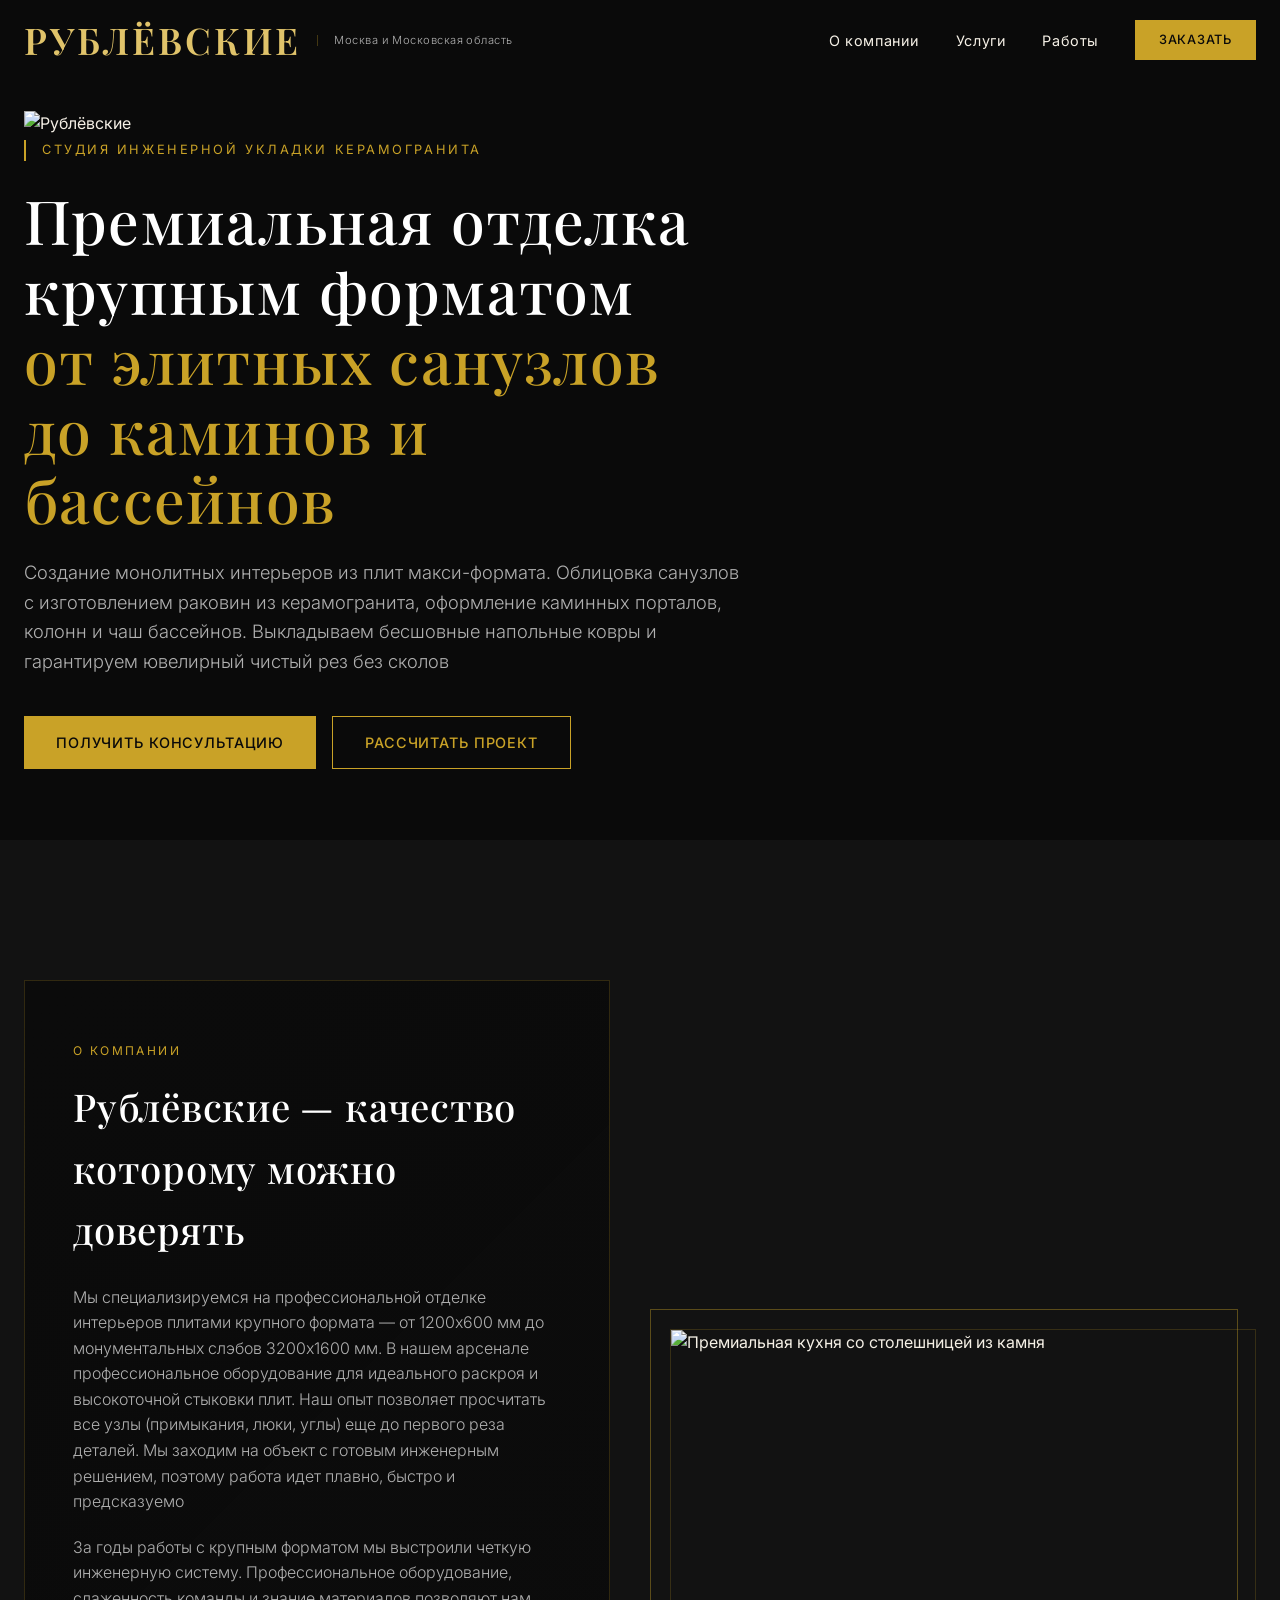
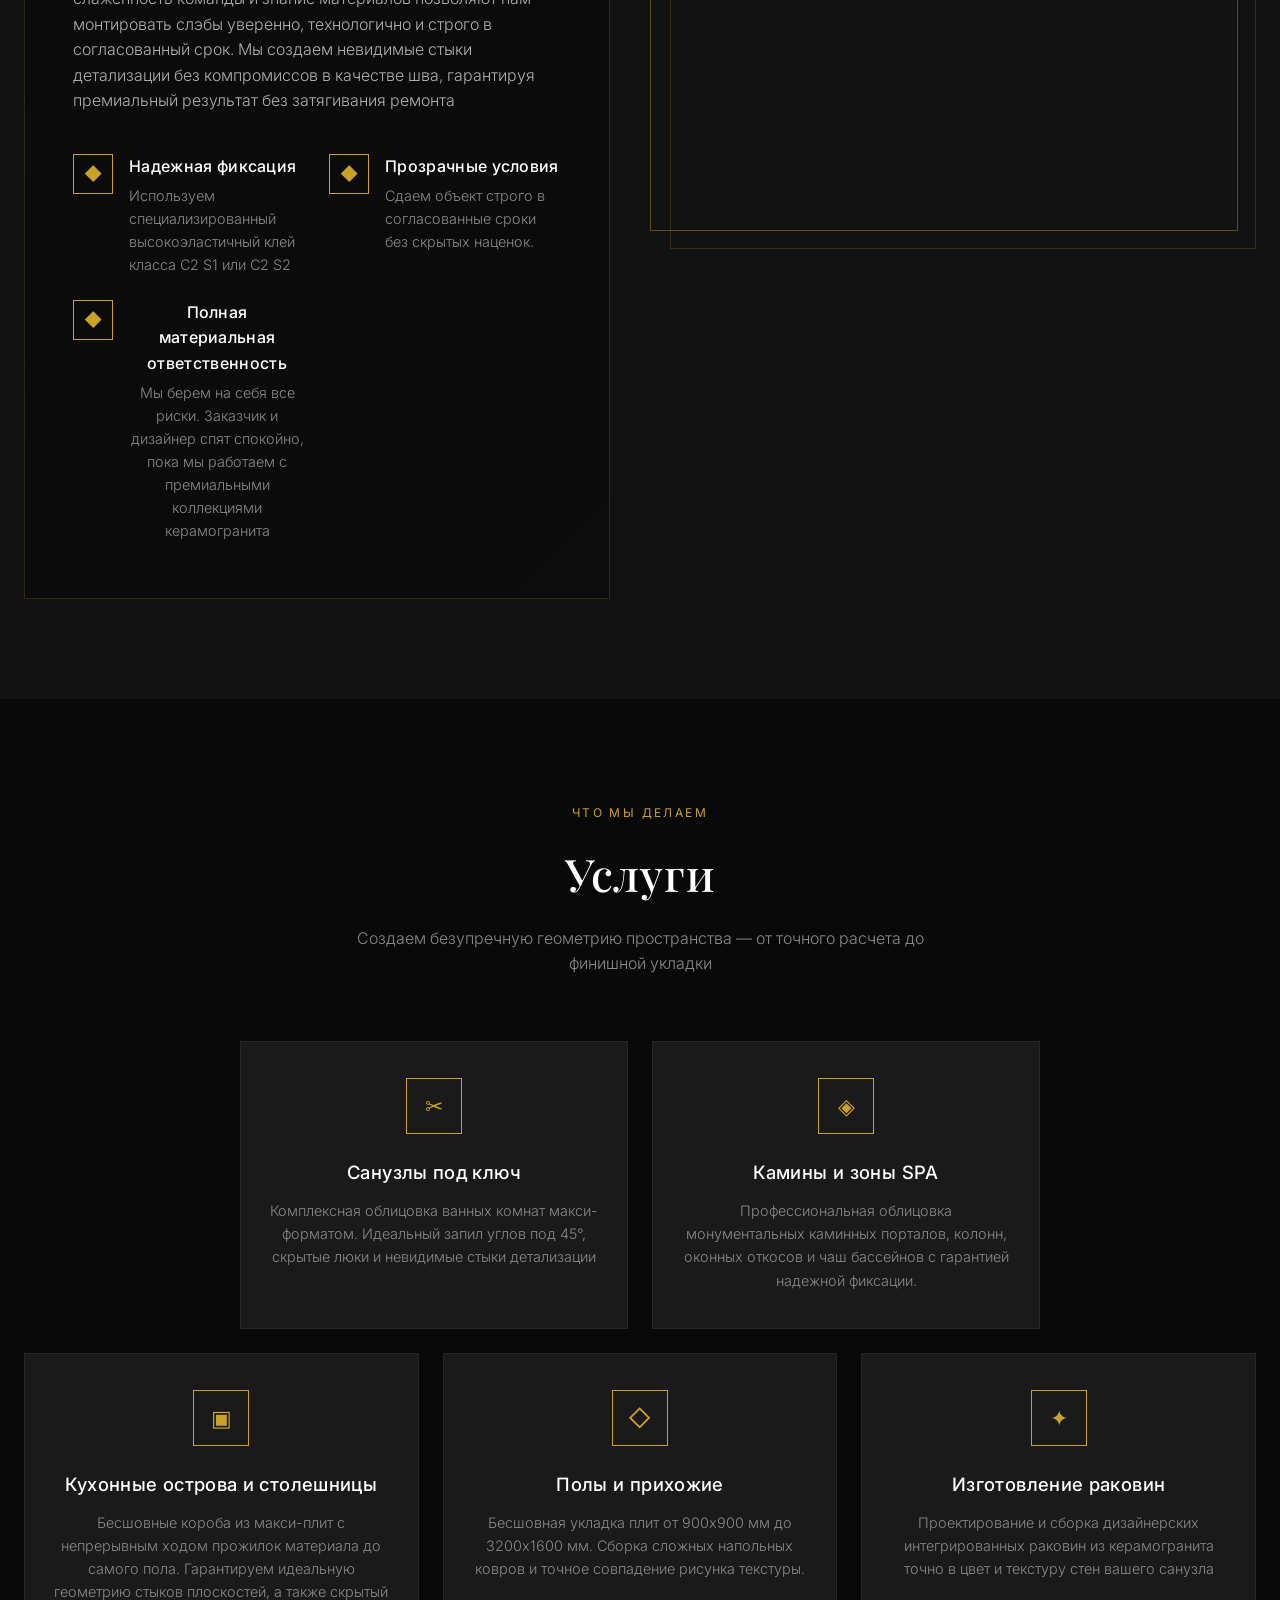
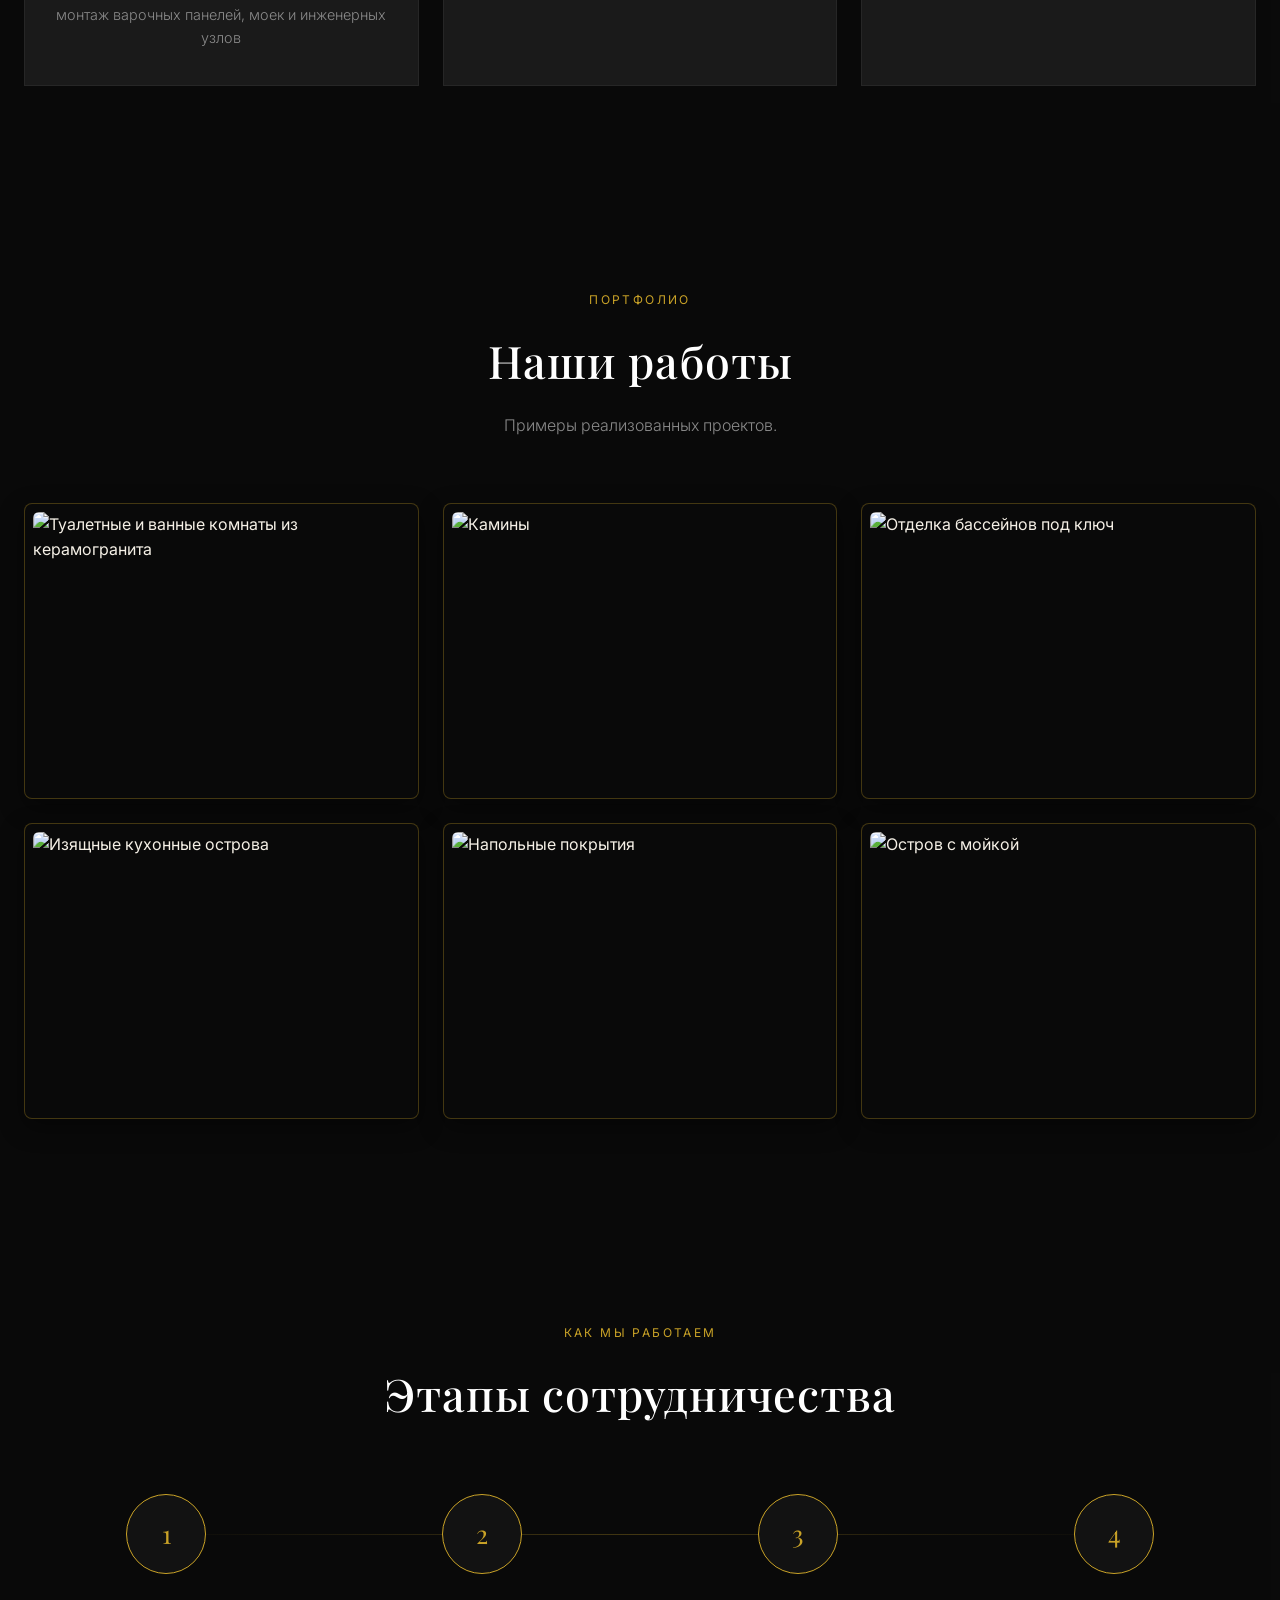
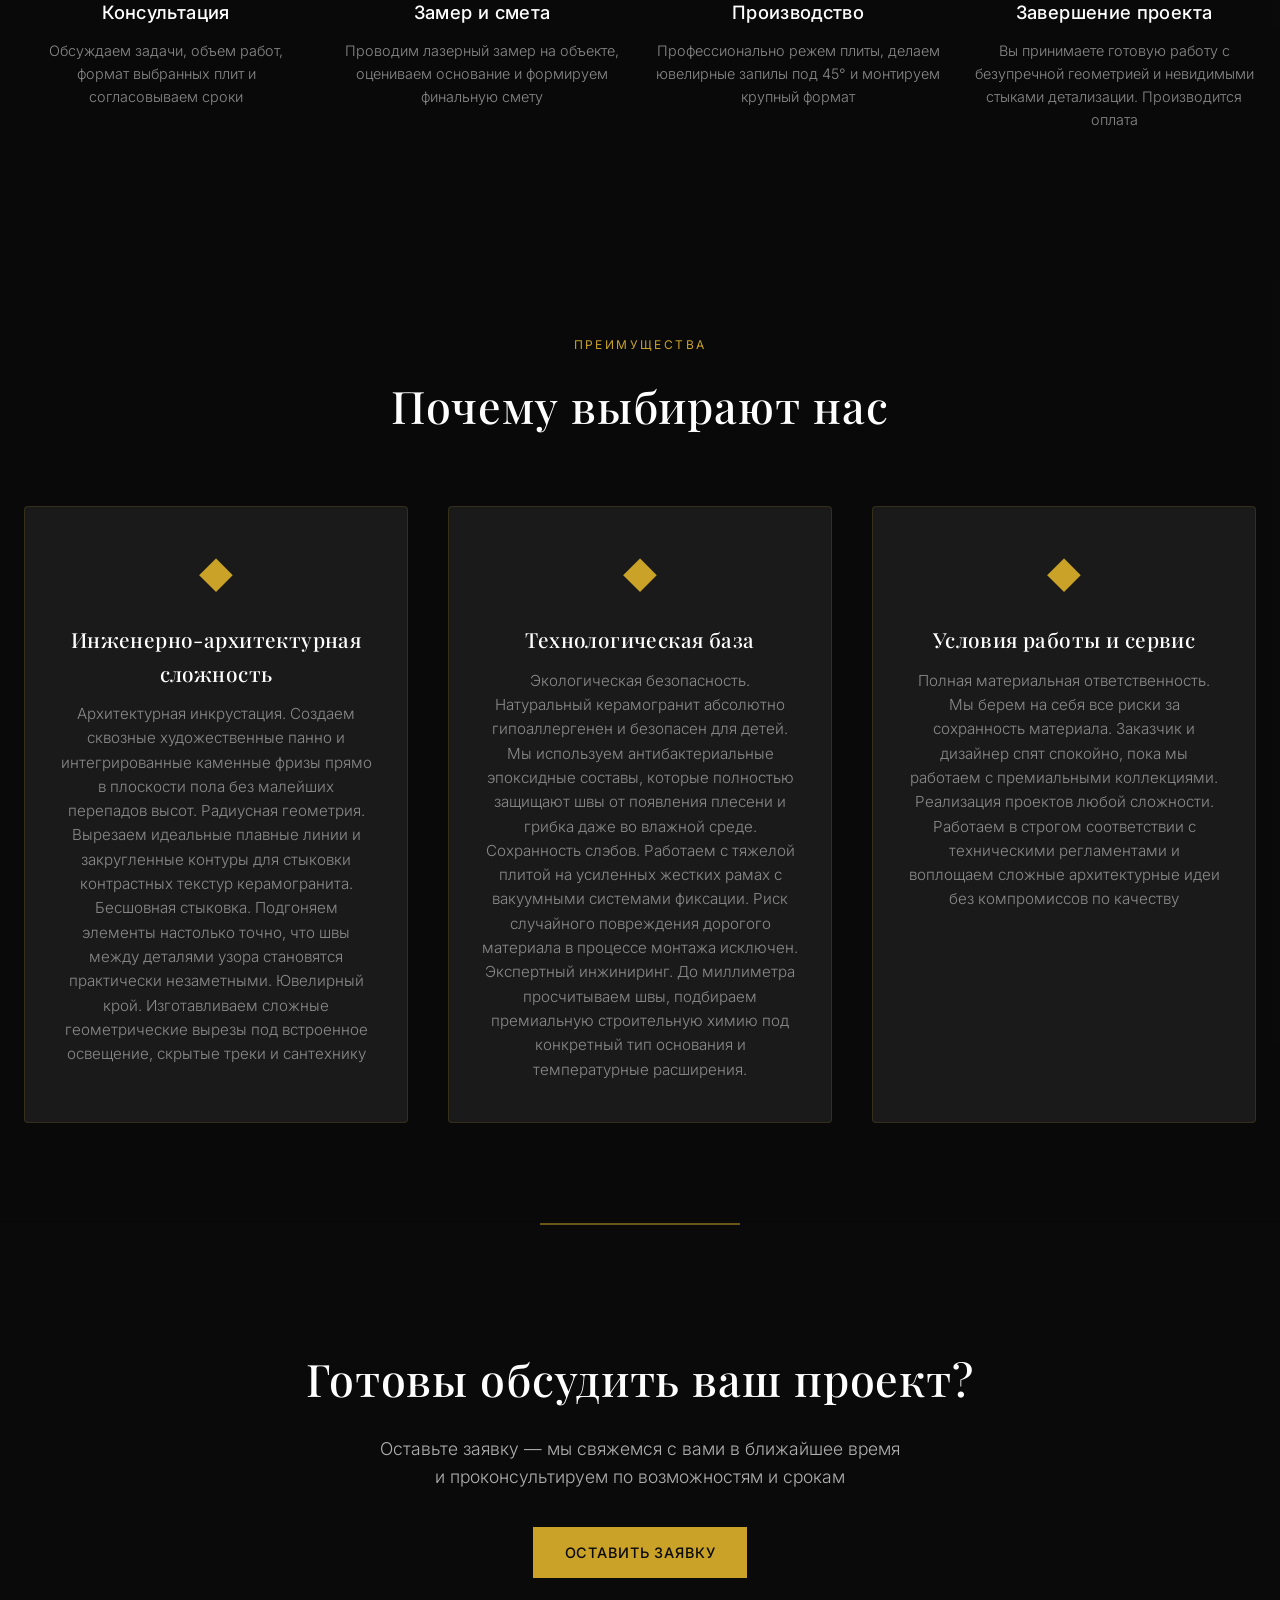
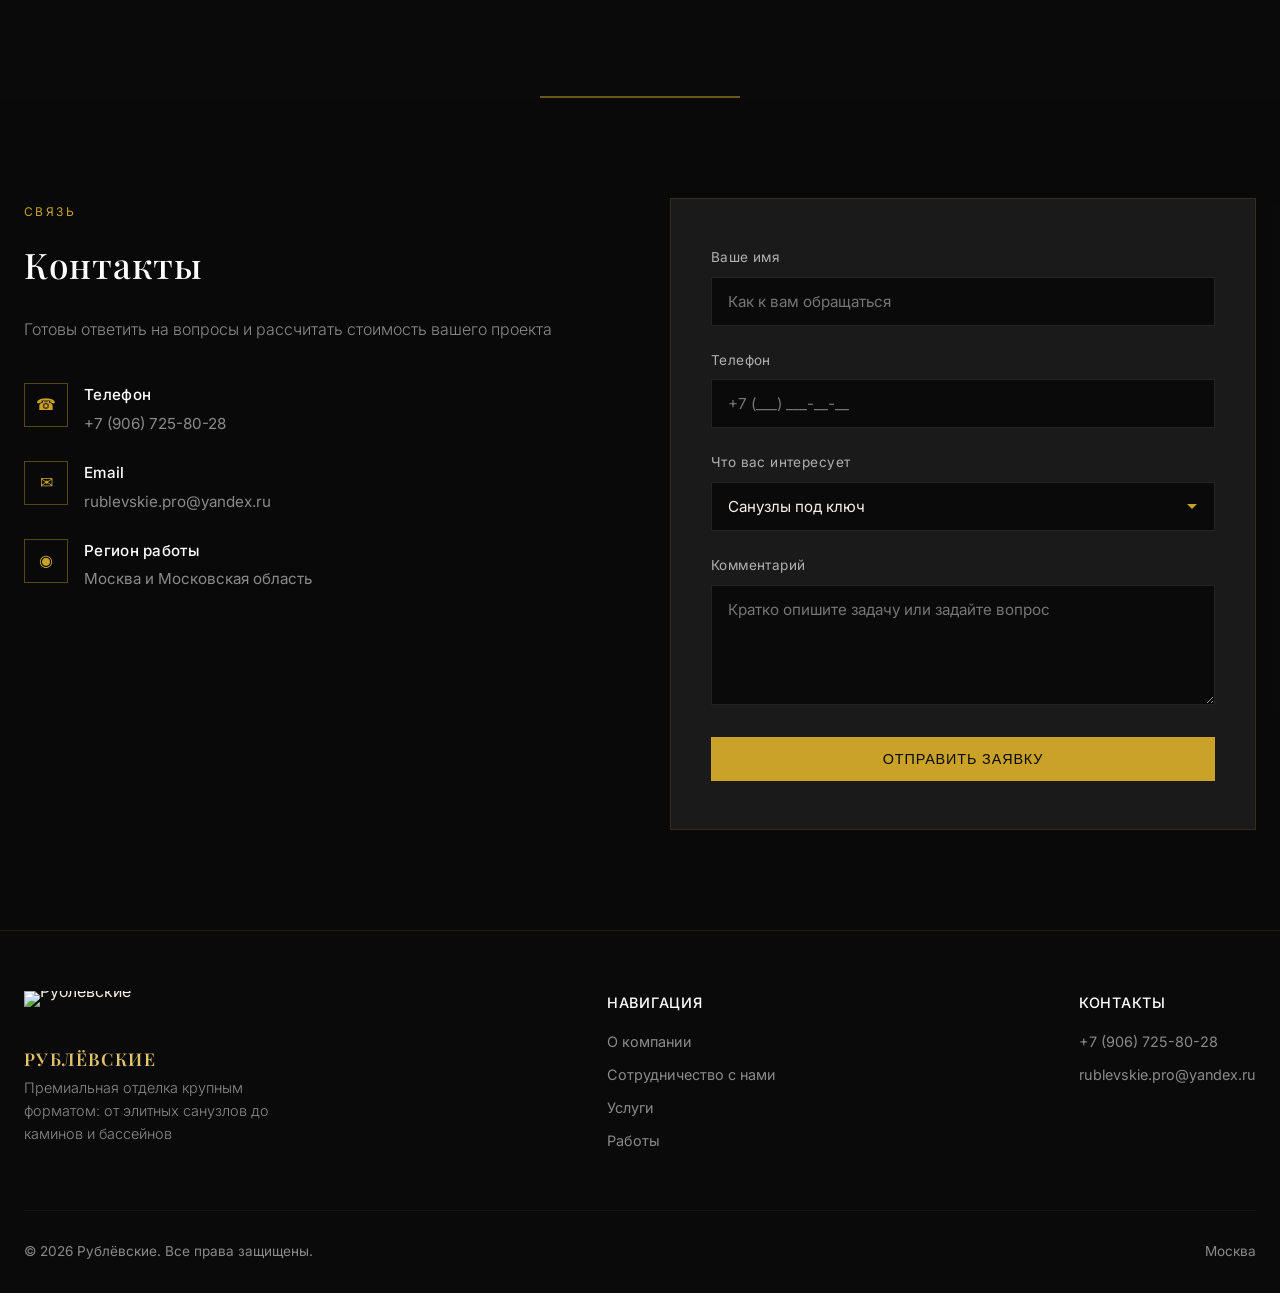
==== commit 1383bf39: "Add files via upload" ====
--- a/index.html
+++ b/index.html
@@ -58,9 +58,10 @@
             display: block;
         }
 
+        /* отступ слева на первой секции */
         .container {
             width: 100%;
-            max-width: 1280px;
+            max-width: 1640px;
             margin: 0 auto;
             padding: 0 24px;
         }
@@ -91,10 +92,30 @@
         }
 
         .logo {
-            display: flex;
-            align-items: center;
-            line-height: 0;
-        }
+    display: flex;
+    align-items: center;
+    gap: 16px;
+    line-height: 1;
+    text-decoration: none;
+}
+
+.logo-location {
+    font-family: 'Inter', sans-serif;
+    font-size: 0.7rem;
+    font-weight: 300;
+    color: var(--gray-light);
+    letter-spacing: 0.04em;
+    border-left: 1px solid rgba(201, 162, 39, 0.3);
+    padding-left: 16px;
+}
+
+/* Для мобильной версии — скрыть надпись */
+@media (max-width: 768px) {
+    .logo-location {
+        display: none;
+    }
+}
+
 
         .logo-word {
             font-family: 'Playfair Display', serif;
@@ -201,6 +222,7 @@
 
         .hero-content {
             max-width: 720px;
+            
         }
 
         .hero-label {
@@ -229,7 +251,7 @@
             font-size: 1.15rem;
             color: var(--gray-light);
             margin-bottom: 40px;
-            max-width: 540px;
+          /*  max-width: 540px; */
             font-weight: 300;
         }
 
@@ -271,9 +293,28 @@
             font-weight: 300;
         }
 
-        /* About / USP */
+        /* About */
         .about {
             background: var(--dark);
+            position: relative;
+            margin-top: -60px;
+            padding-top: 140px;
+            background-image: url('images/black-marble-texture-background.jpg');
+            background-size: cover;
+            background-position: center;
+            background-attachment: fixed;
+        }
+
+        .about::before {
+            content: '';
+            position: absolute;
+            top: 0;
+            left: 0;
+            width: 100%;
+            height: 100px;
+            background: linear-gradient(to bottom, transparent, var(--dark));
+            pointer-events: none;
+            z-index: 1;
         }
 
         .about-grid {
@@ -289,6 +330,15 @@
             background: linear-gradient(135deg, rgba(10, 10, 10, 0.90), rgba(10, 10, 10, 0.80)),
                         url('https://images.unsplash.com/photo-1566041510394-cf7c8fe21800?w=1200&q=80') center/cover no-repeat;
             border: 1px solid rgba(201, 162, 39, 0.2);
+            opacity: 0;
+            transform: translateY(40px);
+            transition: opacity 0.9s cubic-bezier(0.22, 1, 0.36, 1),
+                        transform 0.9s cubic-bezier(0.22, 1, 0.36, 1);
+        }
+
+        .about-text.visible {
+            opacity: 1;
+            transform: translateY(0);
         }
 
         .about-text h2 {
@@ -344,6 +394,15 @@
 
         .about-image {
             position: relative;
+            opacity: 0;
+            transform: translateY(40px);
+            transition: opacity 0.9s cubic-bezier(0.22, 1, 0.36, 1),
+                        transform 0.9s cubic-bezier(0.22, 1, 0.36, 1);
+        }
+
+        .about-image.visible {
+            opacity: 1;
+            transform: translateY(0);
         }
 
         .about-image img {
@@ -365,10 +424,16 @@
             opacity: 0.4;
         }
 
-        /* Technologies - KEY SECTION */
+        /* Technologies */
         .technologies {
             background: var(--black);
             position: relative;
+            background-image: url('images/black-marble-texture-background.jpg');
+            background-size: cover;
+            background-position: center;
+            background-attachment: fixed;
+            background-color: rgba(10, 10, 10, 0.85);
+            overflow: hidden;
         }
 
         .tech-intro {
@@ -396,6 +461,15 @@
             transition: all 0.4s ease;
             position: relative;
             overflow: hidden;
+            opacity: 0;
+            transform: translateY(40px);
+            transition: opacity 0.9s cubic-bezier(0.22, 1, 0.36, 1),
+                        transform 0.9s cubic-bezier(0.22, 1, 0.36, 1);
+        }
+
+        .tech-card.visible {
+            opacity: 1;
+            transform: translateY(0);
         }
 
         .tech-card::before {
@@ -462,6 +536,11 @@
         /* Services */
         .services {
             background: var(--dark);
+            background-image: url('images/black-marble-texture-background.jpg');
+            background-size: cover;
+            background-position: center;
+            background-attachment: fixed;
+            background-color: rgba(10, 10, 10, 0.85);
         }
 
         .services-grid {
@@ -476,6 +555,15 @@
             border: 1px solid rgba(255, 255, 255, 0.05);
             text-align: center;
             transition: all 0.3s ease;
+            opacity: 0;
+            transform: translateY(40px);
+            transition: opacity 0.9s cubic-bezier(0.22, 1, 0.36, 1),
+                        transform 0.9s cubic-bezier(0.22, 1, 0.36, 1);
+        }
+
+        .service-card.visible {
+            opacity: 1;
+            transform: translateY(0);
         }
 
         .service-card:hover {
@@ -512,6 +600,11 @@
         /* Portfolio */
         .portfolio {
             background: var(--black);
+            background-image: url('images/black-marble-texture-background.jpg');
+            background-size: cover;
+            background-position: center;
+            background-attachment: fixed;
+            background-color: rgba(10, 10, 10, 0.85);
         }
 
         .portfolio-grid {
@@ -526,6 +619,15 @@
             aspect-ratio: 4/3;
             background: var(--charcoal);
             cursor: pointer;
+            opacity: 0;
+            transform: translateY(40px);
+            transition: opacity 0.9s cubic-bezier(0.22, 1, 0.36, 1),
+                        transform 0.9s cubic-bezier(0.22, 1, 0.36, 1);
+        }
+
+        .portfolio-item.visible {
+            opacity: 1;
+            transform: translateY(0);
         }
 
         .portfolio-item img {
@@ -576,17 +678,20 @@
             color: rgba(255, 255, 255, 0.55);
         }
 
-        /* Lightbox */
+        /* Lightbox - Обновленный с красивыми рамками */
         .lightbox {
             position: fixed;
             inset: 0;
-            background: rgba(8, 8, 8, 0.96);
+            background: rgba(10, 10, 10, 0.9);
+            backdrop-filter: blur(12px);
+            -webkit-backdrop-filter: blur(12px);
             z-index: 1000;
             display: none;
             align-items: center;
             justify-content: center;
             flex-direction: column;
             padding: 40px 24px;
+            transition: opacity 0.3s ease;
         }
 
         .lightbox.active {
@@ -595,23 +700,29 @@
 
         .lightbox-frame {
             position: relative;
-            max-width: 1000px;
+            max-width: 900px;
             width: 100%;
             display: flex;
             flex-direction: column;
             align-items: center;
+            border: 1px solid rgba(201, 162, 39, 0.3);
+            background: rgba(20, 20, 20, 0.6);
+            border-radius: 16px;
+            padding: 24px;
+            box-shadow: 0 20px 60px rgba(0, 0, 0, 0.6);
         }
 
         .lightbox-frame img {
             max-width: 100%;
             max-height: 68vh;
             object-fit: contain;
-            border-radius: 4px;
+            border-radius: 8px;
         }
 
         .lightbox-caption {
             text-align: center;
             margin-top: 20px;
+            padding: 16px 0 0;
         }
 
         .lightbox-caption h4 {
@@ -640,10 +751,24 @@
             right: 28px;
             background: none;
             border: none;
-            color: var(--white);
-            font-size: 2rem;
+            color: var(--gold);
+            font-size: 2.5rem;
             line-height: 1;
             cursor: pointer;
+            border-radius: 50%;
+            background: rgba(255, 255, 255, 0.05);
+            width: 50px;
+            height: 50px;
+            display: flex;
+            align-items: center;
+            justify-content: center;
+            transition: all 0.3s ease;
+        }
+
+        .lightbox-close:hover {
+            background: var(--gold);
+            color: var(--black);
+            transform: scale(1.1);
         }
 
         .lightbox-nav {
@@ -679,6 +804,11 @@
         /* Process */
         .process {
             background: var(--dark);
+            background-image: url('images/black-marble-texture-background.jpg');
+            background-size: cover;
+            background-position: center;
+            background-attachment: fixed;
+            background-color: rgba(10, 10, 10, 0.85);
         }
 
         .process-steps {
@@ -702,6 +832,15 @@
         .process-step {
             text-align: center;
             position: relative;
+            opacity: 0;
+            transform: translateY(40px);
+            transition: opacity 0.9s cubic-bezier(0.22, 1, 0.36, 1),
+                        transform 0.9s cubic-bezier(0.22, 1, 0.36, 1);
+        }
+
+        .process-step.visible {
+            opacity: 1;
+            transform: translateY(0);
         }
 
         .step-number {
@@ -738,6 +877,11 @@
         /* Why us */
         .why-us {
             background: var(--black);
+            background-image: url('images/black-marble-texture-background.jpg');
+            background-size: cover;
+            background-position: center;
+            background-attachment: fixed;
+            background-color: rgba(10, 10, 10, 0.85);
         }
 
         .why-grid {
@@ -749,6 +893,15 @@
         .why-item {
             text-align: center;
             padding: 0 20px;
+            opacity: 0;
+            transform: translateY(40px);
+            transition: opacity 0.9s cubic-bezier(0.22, 1, 0.36, 1),
+                        transform 0.9s cubic-bezier(0.22, 1, 0.36, 1);
+        }
+
+        .why-item.visible {
+            opacity: 1;
+            transform: translateY(0);
         }
 
         .why-item .icon {
@@ -777,10 +930,32 @@
                         url('images/project-background-3.jpg') center/cover no-repeat;
             text-align: center;
             padding: 120px 0;
-        }
-
-
-
+            position: relative;
+        }
+
+        .cta::before {
+            content: '';
+            position: absolute;
+            top: 0;
+            left: 50%;
+            width: 200px;
+            height: 2px;
+            background: var(--gold);
+            transform: translateX(-50%);
+            opacity: 0.5;
+        }
+
+        .cta::after {
+            content: '';
+            position: absolute;
+            bottom: 0;
+            left: 50%;
+            width: 200px;
+            height: 2px;
+            background: var(--gold);
+            transform: translateX(-50%);
+            opacity: 0.5;
+        }
 
         .cta h2 {
             font-size: clamp(2rem, 4vw, 2.8rem);
@@ -798,6 +973,11 @@
         /* Contact */
         .contact {
             background: var(--dark);
+            background-image: url('images/black-marble-texture-background.jpg');
+            background-size: cover;
+            background-position: center;
+            background-attachment: fixed;
+            background-color: rgba(10, 10, 10, 0.85);
         }
 
         .contact-grid {
@@ -913,6 +1093,11 @@
             background: var(--black);
             padding: 60px 0 30px;
             border-top: 1px solid rgba(201, 162, 39, 0.1);
+            background-image: url('images/black-marble-texture-background.jpg');
+            background-size: cover;
+            background-position: center;
+            background-attachment: fixed;
+            background-color: rgba(10, 10, 10, 0.9);
         }
 
         .footer-top {
@@ -1079,368 +1264,146 @@
             font-size: 2rem;
             cursor: pointer;
         }
-        /* Плавный переход от hero к about */
-.about {
-    background: var(--dark);
+
+        /* Каскадные задержки */
+        .tech-card:nth-child(1) { transition-delay: 0s; }
+        .tech-card:nth-child(2) { transition-delay: 0.1s; }
+        .tech-card:nth-child(3) { transition-delay: 0.2s; }
+
+        .service-card:nth-child(1) { transition-delay: 0s; }
+        .service-card:nth-child(2) { transition-delay: 0.1s; }
+        .service-card:nth-child(3) { transition-delay: 0.2s; }
+        .service-card:nth-child(4) { transition-delay: 0.3s; }
+
+        .portfolio-item:nth-child(1) { transition-delay: 0s; }
+        .portfolio-item:nth-child(2) { transition-delay: 0.1s; }
+        .portfolio-item:nth-child(3) { transition-delay: 0.2s; }
+        .portfolio-item:nth-child(4) { transition-delay: 0.3s; }
+        .portfolio-item:nth-child(5) { transition-delay: 0.4s; }
+        .portfolio-item:nth-child(6) { transition-delay: 0.5s; }
+
+        .process-step:nth-child(1) { transition-delay: 0s; }
+        .process-step:nth-child(2) { transition-delay: 0.1s; }
+        .process-step:nth-child(3) { transition-delay: 0.2s; }
+        .process-step:nth-child(4) { transition-delay: 0.3s; }
+
+        .why-item:nth-child(1) { transition-delay: 0s; }
+        .why-item:nth-child(2) { transition-delay: 0.1s; }
+        .why-item:nth-child(3) { transition-delay: 0.2s; }
+
+/* --- КРАСИВЫЕ РАМКИ ДЛЯ КАРТОЧЕК В СЕКЦИИ «НАШИ РАБОТЫ» --- */
+
+.portfolio-item {
+    border: 1px solid rgba(201, 162, 39, 0.3);
+    border-radius: 8px;
+    padding: 8px;
+    background: rgba(10, 10, 10, 0.85);
+    box-shadow: 0 8px 24px rgba(0, 0, 0, 0.4);
+    transition: all 0.3s ease;
+}
+
+.portfolio-item:hover {
+    border-color: var(--gold);
+    box-shadow: 0 12px 40px rgba(201, 162, 39, 0.15);
+    padding: 4px;
+}
+
+.portfolio-item img {
+    border-radius: 6px;
+}
+
+.portfolio-overlay {
+    border-radius: 6px;
+}
+
+/* Плавное затухание изображения в лайтбоксе */
+.lightbox-frame img {
+    transition: opacity 0.4s ease, transform 0.4s ease;
+}
+
+/* Когда картинка "уходит" (следующая/предыдущая) */
+.lightbox-frame img.fading {
+    opacity: 0;
+    transform: scale(0.97);
+}
+
+/* Стили для why-us как в Technologies */
+.why-item {
+    background: var(--charcoal);
+    border: 1px solid rgba(201, 162, 39, 0.15);
+    padding: 40px 32px;
+    transition: all 0.4s ease;
     position: relative;
-    margin-top: -60px;                 /* лёгкое перекрытие */
-    padding-top: 140px;
+    overflow: hidden;
+    border-radius: 4px;
 }
 
-.about::before {
+.why-item::before {
     content: '';
     position: absolute;
     top: 0;
     left: 0;
     width: 100%;
-    height: 100px;
-    background: linear-gradient(to bottom, transparent, var(--dark));
-    pointer-events: none;
-    z-index: 1;
-}
-
-/* Плашка about-text */
-.about-text {
-    position: relative;
-    padding: 56px 48px;
-    background: linear-gradient(135deg, rgba(10, 10, 10, 0.92), rgba(10, 10, 10, 0.82)),
-                url('https://images.unsplash.com/photo-1566041510394-cf7c8fe21800?w=1200&q=80') center/cover no-repeat;
-    border: 1px solid rgba(201, 162, 39, 0.22);
-    
-    /* Начальное состояние для анимации */
-    opacity: 0;
-    transform: translateY(40px);
-    transition: opacity 0.9s cubic-bezier(0.22, 1, 0.36, 1),
-                transform 0.9s cubic-bezier(0.22, 1, 0.36, 1);
-}
-
-/* Когда плашка появляется */
-.about-text.visible {
-    opacity: 1;
-    transform: translateY(0);
-}
-/* Начальное состояние для картинки */
-.about-image {
-    opacity: 0;
-    transform: translateY(40px);
-    transition: opacity 0.9s cubic-bezier(0.22, 1, 0.36, 1),
-                transform 0.9s cubic-bezier(0.22, 1, 0.36, 1);
-}
-
-/* Когда картинка появляется */
-.about-image.visible {
-    opacity: 1;
-    transform: translateY(0);
-}
-
-/* --- Анимации для остальных секций --- */
-
-/* 1. Технологии (карточки) */
-.tech-card {
-    opacity: 0;
-    transform: translateY(40px);
-    transition: opacity 0.9s cubic-bezier(0.22, 1, 0.36, 1),
-                transform 0.9s cubic-bezier(0.22, 1, 0.36, 1);
-}
-
-.tech-card.visible {
-    opacity: 1;
-    transform: translateY(0);
-}
-
-/* 2. Услуги (карточки) */
-.service-card {
-    opacity: 0;
-    transform: translateY(40px);
-    transition: opacity 0.9s cubic-bezier(0.22, 1, 0.36, 1),
-                transform 0.9s cubic-bezier(0.22, 1, 0.36, 1);
-}
-
-.service-card.visible {
-    opacity: 1;
-    transform: translateY(0);
-}
-
-/* 3. Портфолио (элементы работ) */
-.portfolio-item {
-    opacity: 0;
-    transform: translateY(40px);
-    transition: opacity 0.9s cubic-bezier(0.22, 1, 0.36, 1),
-                transform 0.9s cubic-bezier(0.22, 1, 0.36, 1);
-}
-
-.portfolio-item.visible {
-    opacity: 1;
-    transform: translateY(0);
-}
-
-/* 4. Процесс (шаги) */
-.process-step {
-    opacity: 0;
-    transform: translateY(40px);
-    transition: opacity 0.9s cubic-bezier(0.22, 1, 0.36, 1),
-                transform 0.9s cubic-bezier(0.22, 1, 0.36, 1);
-}
-
-.process-step.visible {
-    opacity: 1;
-    transform: translateY(0);
-}
-
-/* 5. Почему мы */
-.why-item {
-    opacity: 0;
-    transform: translateY(40px);
-    transition: opacity 0.9s cubic-bezier(0.22, 1, 0.36, 1),
-                transform 0.9s cubic-bezier(0.22, 1, 0.36, 1);
-}
-
-.why-item.visible {
-    opacity: 1;
-    transform: translateY(0);
-}
-
-/* --- Анимации для остальных секций --- */
-
-/* 1. Технологии (карточки) */
-.tech-card {
-    opacity: 0;
-    transform: translateY(40px);
-    transition: opacity 0.9s cubic-bezier(0.22, 1, 0.36, 1),
-                transform 0.9s cubic-bezier(0.22, 1, 0.36, 1);
-}
-
-.tech-card.visible {
-    opacity: 1;
-    transform: translateY(0);
-}
-
-/* 2. Услуги (карточки) */
-.service-card {
-    opacity: 0;
-    transform: translateY(40px);
-    transition: opacity 0.9s cubic-bezier(0.22, 1, 0.36, 1),
-                transform 0.9s cubic-bezier(0.22, 1, 0.36, 1);
-}
-
-.service-card.visible {
-    opacity: 1;
-    transform: translateY(0);
-}
-
-/* 3. Портфолио (элементы работ) */
-.portfolio-item {
-    opacity: 0;
-    transform: translateY(40px);
-    transition: opacity 0.9s cubic-bezier(0.22, 1, 0.36, 1),
-                transform 0.9s cubic-bezier(0.22, 1, 0.36, 1);
-}
-
-.portfolio-item.visible {
-    opacity: 1;
-    transform: translateY(0);
-}
-
-/* 4. Процесс (шаги) */
-.process-step {
-    opacity: 0;
-    transform: translateY(40px);
-    transition: opacity 0.9s cubic-bezier(0.22, 1, 0.36, 1),
-                transform 0.9s cubic-bezier(0.22, 1, 0.36, 1);
-}
-
-.process-step.visible {
-    opacity: 1;
-    transform: translateY(0);
-}
-
-/* 5. Почему мы */
-.why-item {
-    opacity: 0;
-    transform: translateY(40px);
-    transition: opacity 0.9s cubic-bezier(0.22, 1, 0.36, 1),
-                transform 0.9s cubic-bezier(0.22, 1, 0.36, 1);
-}
-
-.why-item.visible {
-    opacity: 1;
-    transform: translateY(0);
-}
-
-/* --- Каскадные задержки (чтобы карточки появлялись по очереди) --- */
-
-/* Технологии */
-.tech-card:nth-child(1) { transition-delay: 0s; }
-.tech-card:nth-child(2) { transition-delay: 0.1s; }
-.tech-card:nth-child(3) { transition-delay: 0.2s; }
-
-/* Услуги */
-.service-card:nth-child(1) { transition-delay: 0s; }
-.service-card:nth-child(2) { transition-delay: 0.1s; }
-.service-card:nth-child(3) { transition-delay: 0.2s; }
-.service-card:nth-child(4) { transition-delay: 0.3s; }
-
-/* Портфолио */
-.portfolio-item:nth-child(1) { transition-delay: 0s; }
-.portfolio-item:nth-child(2) { transition-delay: 0.1s; }
-.portfolio-item:nth-child(3) { transition-delay: 0.2s; }
-.portfolio-item:nth-child(4) { transition-delay: 0.3s; }
-.portfolio-item:nth-child(5) { transition-delay: 0.4s; }
-.portfolio-item:nth-child(6) { transition-delay: 0.5s; }
-
-/* Процесс */
-.process-step:nth-child(1) { transition-delay: 0s; }
-.process-step:nth-child(2) { transition-delay: 0.1s; }
-.process-step:nth-child(3) { transition-delay: 0.2s; }
-.process-step:nth-child(4) { transition-delay: 0.3s; }
-
-/* Почему мы */
-.why-item:nth-child(1) { transition-delay: 0s; }
-.why-item:nth-child(2) { transition-delay: 0.1s; }
-.why-item:nth-child(3) { transition-delay: 0.2s; }
-
-/* --- Параллакс для Hero --- */
-.hero {
-    background-attachment: fixed; /* Это ключевое свойство для параллакса! */
-    background-position: center;
-    background-repeat: no-repeat;
-    background-size: cover;
-}
-
-/* --- Параллакс фона для секции .about --- */
-
-.about {
-    background-image: url('images/black-marble-texture-background.jpg'); /* Ваш фон */
-    background-size: cover;
-    background-position: center;
-    background-attachment: fixed; /* Ключевое свойство для параллакса! */
-}
-
-/* --- Параллакс фона для секции .technologies --- */
-
-.technologies {
-    background-image: url('images/black-marble-texture-background.jpg'); /* Ваша картинка */
-    background-size: cover;
-    background-position: center;
-    background-attachment: fixed;
-    background-color: rgba(10, 10, 10, 0.85); /* Затемнение, чтобы текст читался */
-    position: relative;
-    overflow: hidden;
-}
-
-/* --- Параллакс фона для секций .services и .portfolio --- */
-
-.services {
-    background-image: url('images/black-marble-texture-background.jpg'); /* Ваша картинка */
-    background-size: cover;
-    background-position: center;
-    background-attachment: fixed;
-    background-color: rgba(10, 10, 10, 0.85); /* Затемнение, чтобы текст читался */
-}
-
-.portfolio {
-    background-image: url('images/black-marble-texture-background.jpg'); /* Ваша картинка */
-    background-size: cover;
-    background-position: center;
-    background-attachment: fixed;
-    background-color: rgba(10, 10, 10, 0.85); /* Затемнение, чтобы текст читался */
-}
-
-/* --- Параллакс фона для секции .process --- */
-
-.process {
-    background-image: url('images/black-marble-texture-background.jpg'); /* Ваша картинка */
-    background-size: cover;
-    background-position: center;
-    background-attachment: fixed;
-    background-color: rgba(10, 10, 10, 0.85); /* Затемнение, чтобы текст читался */
-}
-
-.why-us {
-    background-image: url('images/black-marble-texture-background.jpg'); /* Ваша картинка */
-    background-size: cover;
-    background-position: center;
-    background-attachment: fixed;
-    background-color: rgba(10, 10, 10, 0.85); /* Затемнение, чтобы текст читался */
-}
-
-.contact {
-    background-image: url('images/black-marble-texture-background.jpg'); /* Ваша картинка */
-    background-size: cover;
-    background-position: center;
-    background-attachment: fixed;
-    background-color: rgba(10, 10, 10, 0.85); /* Затемнение, чтобы текст читался */
-}
-
-
-
-/* Плавное затухание шапки */
-header {
-    transition: background 0.4s ease, padding 0.4s ease;
-}
-
-header.scrolled {
-    background: rgba(10, 10, 10, 0.95);
-    backdrop-filter: blur(12px);
-    padding: 14px 0;
-    border-bottom: 1px solid rgba(201, 162, 39, 0.15);
-}
-/* Дополнительный эффект для CTA */
-.cta {
-    position: relative;
-}
-
-.cta::before {
-    content: '';
-    position: absolute;
-    top: 0;
-    left: 50%;
-    width: 200px;
     height: 2px;
     background: var(--gold);
-    transform: translateX(-50%);
-    opacity: 0.5;
+    transform: scaleX(0);
+    transition: transform 0.4s ease;
 }
 
-.cta::after {
-    content: '';
-    position: absolute;
-    bottom: 0;
-    left: 50%;
-    width: 200px;
-    height: 2px;
-    background: var(--gold);
-    transform: translateX(-50%);
-    opacity: 0.5;
+.why-item:hover {
+    border-color: rgba(201, 162, 39, 0.4);
+    transform: translateY(-6px);
 }
 
-footer {
-    background-image: url('images/black-marble-texture-background.jpg');
-    background-size: cover;
-    background-position: center;
-    background-attachment: fixed;
-    background-color: rgba(10, 10, 10, 0.9); /* Затемнение, чтобы текст читался */
+.why-item:hover::before {
+    transform: scaleX(1);
 }
 
+.why-item .icon {
+    font-size: 2.2rem;
+    color: var(--gold);
+    margin-bottom: 20px;
+    display: block;
+}
+
+.why-item h3 {
+    font-size: 1.3rem;
+    color: var(--white);
+    margin-bottom: 12px;
+    font-family: 'Playfair Display', serif;
+    font-weight: 500;
+}
+
+.why-item p {
+    color: var(--gray);
+    font-size: 0.95rem;
+    font-weight: 300;
+    line-height: 1.6;
+}
+
     </style>
+
+     <link rel="icon" href="images/favicon.ico" type="image/x-icon">
+
 </head>
 <body>
     <!-- Header -->
-    <header id="header">
-        <div class="container header-inner">
-            <a href="#" class="logo" aria-label="Рублёвские — на главную">
-                <span class="logo-word">Рублёвские</span>
-            </a>
-            <nav>
-                <a href="#about">О компании</a>
-                <a href="#technologies">Технологии</a>
-                <a href="#services">Услуги</a>
-                <a href="#portfolio">Работы</a>
-                <a href="#contact" class="btn btn-gold" style="padding: 10px 24px; font-size: 0.8rem;">Заказать</a>
-            </nav>
-            <button class="mobile-menu-btn" id="menuBtn" aria-label="Меню">☰</button>
-        </div>
-    </header>
+<header id="header">
+    <div class="container header-inner">
+        <a href="#" class="logo" aria-label="Рублёвские — на главную">
+            <span class="logo-word">Рублёвские</span>
+            <span class="logo-location">Москва и Московская область</span>
+        </a>
+        <nav>
+            <a href="#about">О компании</a>
+          <!--  <a href="#technologies">Технологии</a> -->
+            <a href="#services">Услуги</a>
+            <a href="#portfolio">Работы</a>
+            <a href="#contact" class="btn btn-gold" style="padding: 10px 24px; font-size: 0.8rem;">Заказать</a>
+        </nav>
+        <button class="mobile-menu-btn" id="menuBtn" aria-label="Меню">☰</button>
+    </div>
+</header>
 
     <!-- Mobile Nav -->
     <div class="mobile-nav" id="mobileNav">
@@ -1457,66 +1420,65 @@
         <div class="container">
             <div class="hero-content">
                 <img src="images/ruble-mark-transparent.png" alt="Рублёвские" class="hero-logo-mark">
-                <div class="hero-label">Премиальная обработка керамогранита</div>
-                <h1>Столешницы из керамогранита<br><span>с интегрированными технологиями</span></h1>
-                <p>Резка любой сложности. Бесшовные поверхности, в которых скрыты варочные панели, беспроводная зарядка и другие современные решения.</p>
+                <div class="hero-label">Студия инженерной укладки керамогранита</div>
+                <h1> Премиальная отделка крупным форматом<br><span> от элитных санузлов до каминов и бассейнов </span></h1>
+                <p>Создание монолитных интерьеров из плит макси-формата. Облицовка санузлов с изготовлением раковин из керамогранита, оформление каминных порталов, колонн и
+чаш бассейнов. Выкладываем бесшовные напольные ковры и гарантируем
+ювелирный чистый рез без сколов</p>
                 <div class="hero-buttons">
                     <a href="#contact" class="btn btn-gold">Получить консультацию</a>
-                    <a href="#technologies" class="btn btn-outline">Узнать о технологиях</a>
+                    <a href="#contact" class="btn btn-outline">РАССЧИТАТЬ ПРОЕКТ</a>
                 </div>
             </div>
         </div>
     </section>
 
     <!-- About -->
-    <section class="about" id="about">
-        <div class="container">
-            <div class="about-grid">
-                <div class="about-text">
-                    <div class="section-label">О компании</div>
-                    <h2>Рублёвские — точность,<br>которой можно доверять</h2>
-                    <p>Мы специализируемся на профессиональной резке и обработке крупноформатного керамогранита. Выполняем работы любой сложности: от простых столешниц до сложных архитектурных элементов.</p>
-                    <p>Наша главная особенность — создание столешниц, в которые интегрируются современные технологии. Вы получаете не просто красивую поверхность, а умный и функциональный элемент интерьера.</p>
-                    <div class="features-list">
-                        <div class="feature-item">
-                            <div class="feature-icon">◆</div>
-                            <div>
-                                <h4>Любая сложность</h4>
-                                <p>Сложные формы, вырезы, фаски</p>
-                            </div>
+<section class="about" id="about">
+    <div class="container">
+        <div class="about-grid">
+            <div class="about-text">
+                <div class="section-label">О компании</div>
+                <h2>Рублёвские — качество<br>которому можно доверять</h2>
+                <p>Мы специализируемся на профессиональной отделке интерьеров плитами крупного формата — от 1200х600 мм до монументальных слэбов 3200х1600 мм. В нашем арсенале профессиональное оборудование для идеального раскроя и высокоточной стыковки плит. Наш опыт позволяет просчитать все узлы
+(примыкания, люки, углы) еще до первого реза деталей. Мы заходим на объект с
+готовым инженерным решением, поэтому работа идет плавно, быстро и
+предсказуемо</p>
+                <p>За годы работы с крупным форматом мы выстроили четкую инженерную систему. Профессиональное оборудование, слаженность команды и знание материалов позволяют нам монтировать слэбы уверенно, технологично и строго в согласованный срок. Мы создаем невидимые стыки детализации без
+компромиссов в качестве шва, гарантируя премиальный результат без
+затягивания ремонта</p>
+                <div class="features-list">
+                    <div class="feature-item">
+                        <div class="feature-icon">◆</div>
+                        <div>
+                            <h4>Надежная фиксация</h4>
+                            <p>Используем специализированный высокоэластичный клей класса C2 S1 или C2 S2</p>
                         </div>
-                        <div class="feature-item">
-                            <div class="feature-icon">◆</div>
-                            <div>
-                                <h4>Точность до миллиметра</h4>
-                                <p>Современное оборудование</p>
-                            </div>
+                    </div>
+                    <div class="feature-item">
+                        <div class="feature-icon">◆</div>
+                        <div>
+                            <h4>Прозрачные условия</h4>
+                            <p>Сдаем объект строго в согласованные сроки без скрытых наценок.</p>
                         </div>
-                        <div class="feature-item">
-                            <div class="feature-icon">◆</div>
-                            <div>
-                                <h4>Премиальные материалы</h4>
-                                <p>Керамогранит ведущих брендов</p>
-                            </div>
-                        </div>
-                        <div class="feature-item">
-                            <div class="feature-icon">◆</div>
-                            <div>
-                                <h4>Гарантия качества</h4>
-                                <p>Полный цикл от замера до монтажа</p>
-                            </div>
+                    </div>
+                    <div class="feature-item" style="text-align: center; justify-content: center;">
+                        <div class="feature-icon">◆</div>
+                        <div>
+                            <h4>Полная материальная ответственность</h4>
+                            <p>Мы берем на себя все риски. Заказчик и дизайнер спят спокойно, пока мы работаем с премиальными коллекциями керамогранита</p>
                         </div>
                     </div>
                 </div>
-                <div class="about-image">
-                    <img src="images/tochnost.jpg" alt="Премиальная кухня со столешницей из камня">
-                </div>
+            </div>
+            <div class="about-image">
+                <img src="images/tochnost.jpg" alt="Премиальная кухня со столешницей из камня">
             </div>
         </div>
-    </section>
-
-
-    <!-- Technologies - KEY -->
+    </div>
+</section>
+
+    <!-- Technologies  
     <section class="technologies" id="technologies">
         <div class="container">
             <div class="section-header">
@@ -1541,7 +1503,7 @@
                         <li>Безопасность для детей и животных</li>
                         <li>Возможность установки в остров или барную стойку</li>
                     </ul>
-                </div>
+                </div> --
 
                 <div class="tech-card">
                     <div class="tech-number">02</div>
@@ -1554,7 +1516,7 @@
                         <li>Совместимость с большинством устройств</li>
                         <li>Возможна индикация зоны мягкой подсветкой</li>
                     </ul>
-                </div>
+                </div>  
 
                 <div class="tech-card">
                     <div class="tech-number">03</div>
@@ -1570,121 +1532,142 @@
                 </div>
             </div>
         </div>
-    </section>
-
+    </section> 
+
+    
     <!-- Services -->
-    <section class="services" id="services">
-        <div class="container">
-            <div class="section-header">
-                <div class="section-label">Что мы делаем</div>
-                <h2>Услуги</h2>
-                <p>Полный цикл работ с керамогранитом — от консультации до монтажа</p>
-            </div>
-            <div class="services-grid">
-                <div class="service-card">
-                    <div class="service-icon">✂</div>
-                    <h3>Резка керамогранита</h3>
-                    <p>Точная гидроабразивная и дисковая резка плит любой толщины и формата</p>
+<section class="services" id="services">
+    <div class="container">
+        <div class="section-header">
+            <div class="section-label">Что мы делаем</div>
+            <h2>Услуги</h2>
+            <p>Создаем безупречную геометрию пространства — от точного расчета до финишной укладки</p>
+        </div>
+
+        <!-- Первый ряд: 2 плашки по центру -->
+        <div class="services-grid-top" style="display: grid; grid-template-columns: 1fr 1fr; gap: 24px; max-width: 800px; margin: 0 auto 24px;">
+            <div class="service-card">
+                <div class="service-icon">✂</div>
+                <h3>Санузлы под ключ</h3>
+                <p>Комплексная облицовка ванных комнат макси-форматом. Идеальный запил углов под 45°, скрытые люки и невидимые стыки детализации</p>
+            </div>
+            <div class="service-card">
+                <div class="service-icon">◈</div>
+                <h3>Камины и зоны SPA</h3>
+                <p>Профессиональная облицовка монументальных каминных порталов, колонн, оконных откосов и чаш бассейнов с гарантией надежной фиксации.</p>
+            </div>
+        </div>
+
+        <!-- Второй ряд: 3 плашки по центру -->
+        <div class="services-grid-bottom" style="display: grid; grid-template-columns: 1fr 1fr 1fr; gap: 24px; margin: 0 auto;">
+            <div class="service-card">
+                <div class="service-icon">▣</div>
+                <h3>Кухонные острова и столешницы</h3>
+                <p>Бесшовные короба из макси-плит с непрерывным ходом прожилок материала до самого пола. Гарантируем идеальную геометрию стыков плоскостей, а также скрытый монтаж варочных панелей, моек и инженерных узлов</p>
+            </div>
+            <div class="service-card">
+                <div class="service-icon">◇</div>
+                <h3>Полы и прихожие</h3>
+                <p>Бесшовная укладка плит от 900х900 мм до 3200х1600 мм. Сборка сложных напольных ковров и точное совпадение рисунка текстуры.</p>
+            </div>
+            <div class="service-card">
+                <div class="service-icon">✦</div>
+                <h3>Изготовление раковин</h3>
+                <p>Проектирование и сборка дизайнерских интегрированных раковин из керамогранита точно в цвет и текстуру стен вашего санузла</p>
+            </div>
+        </div>
+    </div>
+</section>
+
+    <!-- Portfolio -->
+<section class="portfolio" id="portfolio">
+    <div class="container">
+        <div class="section-header">
+            <div class="section-label">Портфолио</div>
+            <h2>Наши работы</h2>
+            <p>Примеры реализованных проектов.</p>
+        </div>
+
+        <div class="portfolio-grid">
+
+            <!-- 1. Санузлы -->
+            <div class="portfolio-item"
+                 data-title="Санузлы из керамогранита"
+                 data-desc="Облицовка душевых кабин макси-форматом и изготовление интегрированныхподдонов из керамогранита."
+                 data-images="images/toilet-1.jpg, images/toilet-2.jpg, images/toilet-3.jpg, images/toilet-4.jpg, images/toilet-5.jpg, images/toilet-6.jpg">
+                <img src="images/toilet-1.jpg" alt="Туалетные и ванные комнаты из керамогранита">
+                <div class="portfolio-overlay">
+                    <h4>Санузлы из керамогранита</h4>
+                    <p>Искусство приватной роскоши</p>
+                    <span class="lightbox-hint">Смотреть альбом →</span>
                 </div>
-                <div class="service-card">
-                    <div class="service-icon">◈</div>
-                    <h3>Столешницы</h3>
-                    <p>Кухонные, барные, островные столешницы со сложными вырезами и обработкой края</p>
+            </div>
+
+            <!-- 2. Камины -->
+            <div class="portfolio-item"
+                 data-title="Камины из керамогранита"
+                 data-desc="Мастерство, проверенное временем. Качество — в каждой детали"
+                 data-images="images/fireplace-1.jpg, images/fireplace-2.jpg, images/fireplace-3.jpg, images/fireplace-4.jpg, images/fireplace-5.jpg, images/fireplace-6.jpg, images/fireplace-7.jpg, images/fireplace-8.jpg">
+                <img src="images/fireplace-5.jpg" alt="Камины">
+                <div class="portfolio-overlay">
+                    <h4>Камины из керамогранита</h4>
+                    <p>Скульптуры, рождённые огнём</p>
+                    <span class="lightbox-hint">Смотреть альбом →</span>
                 </div>
-                <div class="service-card">
-                    <div class="service-icon">▣</div>
-                    <h3>Интеграция техники</h3>
-                    <p>Встраивание варочных панелей, зарядных модулей и других устройств</p>
+            </div>
+
+            <!-- 3. Бассейны -->
+            <div class="portfolio-item"
+                 data-title="Отделка бассейнов под ключ"
+                 data-desc="Минимализм и функциональность"
+                 data-images="images/pool-3.jpg, images/pool-1.jpg, images/pool-2.jpg">
+                <img src="images/pool-3.jpg" alt="Отделка бассейнов под ключ">
+                <div class="portfolio-overlay">
+                    <h4>Отделка бассейнов под ключ</h4>
+                    <p>Минимализм и функциональность</p>
+                    <span class="lightbox-hint">Смотреть альбом →</span>
                 </div>
-                <div class="service-card">
-                    <div class="service-icon">◇</div>
-                    <h3>Монтаж</h3>
-                    <p>Профессиональная установка с соблюдением всех технологических требований</p>
+            </div>
+
+            <!-- 4. Кухонные острова и столешницы -->
+            <div class="portfolio-item"
+                 data-title="Кухонные острова и столешницы"
+                 data-desc="Создаём премиальные конструкции под ваш интерьер"
+                 data-images="images/island-1.jpg, images/island-2.jpg, images/island-3.jpg, images/island-4.jpg, images/island-5.jpg, images/island-6.jpg, images/island-7.jpg, images/island-8.jpg">
+                <img src="images/island-2.jpg" alt="Изящные кухонные острова">
+                <div class="portfolio-overlay">
+                    <h4>Кухонные острова и столешницы</h4>
+                    <p>Сердце кухни. Идеальная поверхность</p>
+                    <span class="lightbox-hint">Смотреть альбом →</span>
                 </div>
             </div>
+
+ <!-- 5. Напольные покрытия -->
+            <div class="portfolio-item"
+                 data-title="Напольные покрытия и прихожие"
+                 data-desc="Полный комплект поверхностей"
+                 data-images="images/floor-face.jpg, images/floor-1.jpg, images/floor-2.jpg, images/floor-3.jpg, images/floor-4.jpg, images/floor-5.jpg, images/floor-6.jpg, images/floor-7.jpg, images/floor-8.jpg, images/floor-9.jpg, images/floor-10.jpg, images/floor-12.jpg, images/floor-13.jpg, images/floor-14.jpg, images/floor-15.jpg, images/floor-16.jpg, images/floor-17.jpg, images/floor-18.jpg, images/floor-19.jpg, images/floor-20.jpg, images/floor-21.jpg, images/floor-22.jpg, images/floor-23.jpg, images/floor-24.jpg, images/floor-25.jpg, images/floor-26.jpg, images/floor-27.jpg, images/floor-28.jpg">
+                <img src="images/floor-face.jpg" alt="Напольные покрытия">
+                <div class="portfolio-overlay">
+                    <h4>Напольные покрытия и прихожие</h4>
+                    <p>Полный комплект поверхностей</p>
+                    <span class="lightbox-hint">Смотреть альбом →</span>
+                </div>
         </div>
-    </section>
-
-    <!-- Portfolio -->
-    <section class="portfolio" id="portfolio">
-        <div class="container">
-            <div class="section-header">
-                <div class="section-label">Портфолио</div>
-                <h2>Наши работы</h2>
-                <p>Примеры реализованных проектов.</p>
-            </div>
-            <div class="portfolio-grid">
-                <div class="portfolio-item"
-     data-title="Камины из керамогранита"
-     data-desc="Мастерство, проверенное временем. Качество — в каждой детали"
-     data-images="images/fireplace-1.jpg, images/fireplace-2.jpg, images/fireplace-3.jpg, images/fireplace-4.jpg, images/fireplace-5.jpg, images/fireplace-6.jpg, images/fireplace-7.jpg, images/fireplace-8.jpg">
-    <img src="images/fireplace-5.jpg" alt="Камины">
-                    <div class="portfolio-overlay">
-                        <h4>Камины из керамогранита</h4>
-                        <p>Скульптуры, рождённые огнём</p>
-                        <span class="lightbox-hint">Смотреть альбом →</span>
-                    </div>
+
+            <!-- 6. Раковины -->
+            <div class="portfolio-item"
+                 data-title="Изготовление раковин из керамогранита"
+                 data-desc="Сложная геометрия"
+                 data-images="https://images.unsplash.com/photo-1600566753086-00f18fb6b3ea?w=1400&q=80">
+                <img src="https://images.unsplash.com/photo-1600566753086-00f18fb6b3ea?w=800&q=80" alt="Остров с мойкой">
+                <div class="portfolio-overlay">
+                    <h4>Изготовление раковин из керамогранита</h4>
+                    <p>Сложная геометрия</p>
+                    <span class="lightbox-hint">Смотреть альбом →</span>
                 </div>
-                <div class="portfolio-item"
-                     data-title="Кухонные острова"
-                     data-desc="Создаём премиальные конструкции под ваш интерьер"
-                     data-images="images/island-1.jpg, images/island-2.jpg, images/island-3.jpg, images/island-4.jpg, images/island-5.jpg, images/island-6.jpg, images/island-7.jpg, images/island-8.jpg">
-                    <img src="images/island-2.jpg" alt="Изящные кухонные острова">
-                    <div class="portfolio-overlay">
-                        <h4>Кухонные острова</h4>
-                        <p>Сердце кухни. Идеальная поверхность</p>
-                        <span class="lightbox-hint">Смотреть альбом →</span>
-                    </div>
-                </div>
-                <div class="portfolio-item"
-                     data-title="Санузлы из керамогранита"
-                     data-desc="Эстетика воды."
-                     data-images="images/toilet-1.jpg, images/toilet-2.jpg, images/toilet-3.jpg, images/toilet-4.jpg, images/toilet-5.jpg, images/toilet-6.jpg">
-                    <img src="images/toilet-1.jpg" alt="Туалетные и ванные комнаты из керамогранита">
-                    <div class="portfolio-overlay">
-                        <h4>Санузлы из керамогранита</h4>
-                        <p>Искусство приватной роскоши</p>
-                        <span class="lightbox-hint">Смотреть альбом →</span>
-                    </div>
-                </div>
-                <div class="portfolio-item"
-                     data-title="Столешницы с интегрированными технологиями"
-                     data-desc="Сложная геометрия"
-                     data-images="https://images.unsplash.com/photo-1600566753086-00f18fb6b3ea?w=1400&q=80">
-                    <img src="https://images.unsplash.com/photo-1600566753086-00f18fb6b3ea?w=800&q=80" alt="Остров с мойкой">
-                    <div class="portfolio-overlay">
-                        <h4>Столешницы с интегрированными технологиями</h4>
-                        <p>Сложная геометрия</p>
-                        <span class="lightbox-hint">Смотреть альбом →</span>
-                    </div>
-                </div>
-                <div class="portfolio-item"
-                     data-title="Напольные покрытия"
-                     data-desc="Полный комплект поверхностей"
-                    data-images="images/floor-face.jpg, images/floor-1.jpg, images/floor-2.jpg, images/floor-3.jpg, images/floor-4.jpg, images/floor-5.jpg, images/floor-6.jpg, images/floor-7.jpg, images/floor-8.jpg,
-                    images/floor-9.jpg, images/floor-10.jpg,  images/floor-12.jpg, images/floor-13.jpg, images/floor-14.jpg, images/floor-15.jpg, images/floor-16.jpg, images/floor-17.jpg, images/floor-18.jpg, images/floor-19.jpg,
-                    images/floor-20.jpg,images/floor-21.jpg, images/floor-22.jpg, images/floor-23.jpg, images/floor-24.jpg, images/floor-25.jpg, images/floor-26.jpg, images/floor-27.jpg, images/floor-28.jpg">
-                    <img src="images/floor-face.jpg" alt="Напольные покрытия">
-                    <div class="portfolio-overlay">
-                        <h4>Напольные покрытия</h4>
-                        <p>Полный комплект поверхностей</p>
-                        <span class="lightbox-hint">Смотреть альбом →</span>
-                    </div>
-                </div>
-                <div class="portfolio-item"
-                     data-title="Отделка бассеинов под ключ"
-                     data-desc="Минимализм и функциональность"
-                     data-images="images/pool-3.jpg, images/pool-1.jpg, images/pool-2.jpg">
-                    <img src="images/pool-3.jpg" alt="Отделка бассеинов под ключ">
-                    <div class="portfolio-overlay">
-                        <h4>Отделка бассеинов под ключ</h4>
-                        <p>Минимализм и функциональность</p>
-                        <span class="lightbox-hint">Смотреть альбом →</span>
-                    </div>
-                </div>
-            </div>
-        </div>
-    </section>
+            </div>
+</section>
 
     <!-- Lightbox -->
     <div class="lightbox" id="lightbox">
@@ -1712,22 +1695,22 @@
                 <div class="process-step">
                     <div class="step-number">1</div>
                     <h3>Консультация</h3>
-                    <p>Обсуждаем задачу, материалы, желаемые технологии и сроки</p>
+                    <p>Обсуждаем задачи, объем работ, формат выбранных плит и согласовываем сроки</p>
                 </div>
                 <div class="process-step">
                     <div class="step-number">2</div>
-                    <h3>Замер и проект</h3>
-                    <p>Точный замер на объекте, подготовка чертежей и спецификации</p>
+                    <h3>Замер и смета</h3>
+                    <p>Проводим лазерный замер на объекте, оцениваем основание и формируем финальную смету</p>
                 </div>
                 <div class="process-step">
                     <div class="step-number">3</div>
                     <h3>Производство</h3>
-                    <p>Резка, обработка, интеграция технологий в условиях цеха</p>
+                    <p>Профессионально режем плиты, делаем ювелирные запилы под 45° и монтируем крупный формат</p>
                 </div>
                 <div class="process-step">
                     <div class="step-number">4</div>
-                    <h3>Монтаж</h3>
-                    <p>Аккуратная установка и финальная проверка всех систем</p>
+                    <h3>Завершение проекта</h3>
+                    <p>Вы принимаете готовую работу с безупречной геометрией и невидимыми стыками детализации. Производится оплата</p>
                 </div>
             </div>
         </div>
@@ -1743,18 +1726,62 @@
             <div class="why-grid">
                 <div class="why-item">
                     <div class="icon">◆</div>
-                    <h3>Экспертиза в технологиях</h3>
-                    <p>Мы не просто режем камень — мы понимаем, как правильно интегрировать сложные инженерные решения, сохраняя прочность и эстетику поверхности.</p>
+                    <h3>Инженерно-архитектурная сложность</h3>
+                    <p>
+Архитектурная инкрустация. Создаем
+сквозные художественные панно и
+интегрированные каменные фризы
+прямо в плоскости пола без малейших
+перепадов высот.
+Радиусная геометрия. Вырезаем
+идеальные плавные линии и
+закругленные контуры для стыковки контрастных текстур керамогранита.
+Бесшовная стыковка. Подгоняем элементы настолько точно, что швы
+между деталями узора становятся практически незаметными.
+Ювелирный крой. Изготавливаем сложные геометрические вырезы под
+встроенное освещение, скрытые треки и сантехнику
+</p>
                 </div>
                 <div class="why-item">
                     <div class="icon">◆</div>
-                    <h3>Представительский подход</h3>
-                    <p>Работаем с частными заказчиками и дизайнерами, для которых важен безупречный результат и внимание к деталям на каждом этапе.</p>
+                    <h3>Технологическая база</h3>
+                    <p>
+Экологическая безопасность.
+Натуральный керамогранит абсолютно
+гипоаллергенен и безопасен для детей.
+Мы используем антибактериальные
+эпоксидные составы, которые
+полностью защищают швы от
+появления плесени и грибка даже во
+влажной среде.
+Сохранность слэбов. Работаем с
+тяжелой плитой на усиленных жестких
+рамах с вакуумными системами
+фиксации. Риск случайного
+повреждения дорогого материала в
+процессе монтажа исключен.
+Экспертный инжиниринг. До
+миллиметра просчитываем швы,
+подбираем премиальную
+строительную химию под конкретный
+тип основания и температурные
+расширения.</p>
                 </div>
                 <div class="why-item">
                     <div class="icon">◆</div>
-                    <h3>Ответственность за результат</h3>
-                    <p>Сопровождаем проект от первого звонка до сдачи объекта. Гарантируем качество обработки и корректную работу интегрированных систем.</p>
+                    <h3>Условия работы и сервис</h3>
+                    <p>Полная материальная ответственность.
+Мы берем на себя все риски за
+сохранность материала. Заказчик и
+дизайнер спят спокойно, пока мы
+работаем с премиальными
+коллекциями.
+Реализация проектов любой
+сложности. Работаем в строгом
+соответствии с техническими
+регламентами и воплощаем сложные
+архитектурные идеи без компромиссов
+по качеству</p>
                 </div>
             </div>
         </div>
@@ -1789,7 +1816,7 @@
                             <div class="icon">✉</div>
                             <div>
                                 <h4>Email</h4>
-                                <a href="mailto:info@rublevskie.ru">info@rublevskie.ru</a>
+                                <a href="mailto:rublevskie.pro@yandex.ru">rublevskie.pro@yandex.ru</a>
                             </div>
                         </div>
                         <div class="contact-item">
@@ -1814,9 +1841,12 @@
                         <div class="form-group">
                             <label for="interest">Что вас интересует</label>
                             <select id="interest" name="interest">
-                                <option value="countertop">Столешница</option>
-                                <option value="integrated">С интегрированными технологиями</option>
-                                <option value="cutting">Только резка</option>
+                                <option value="toilet">Санузлы под ключ</option>
+                                <option value="fireplace">Камины</option>
+                                <option value="pools">Бассейны</option>
+                                <option value="island">Кухонные острова и столешницы</option>
+                                <option value="floors">Напольные покрытия и прихожие</option>
+                                <option value="sinks">Изготовление раковин</option>
                                 <option value="other">Другое</option>
                             </select>
                         </div>
@@ -1832,37 +1862,37 @@
     </section>
 
     <!-- Footer -->
-<footer>
-    <div class="container">
-        <div class="footer-top">
-            <div>
-                <div class="footer-logo">
-                    <a href="#" style="display: inline-block; text-decoration: none;">
-                        <img src="images/ruble-mark-transparent.png" alt="Рублёвские" style="height: 60px; width: auto; display: block; margin-bottom: 8px;">
-                        <span style="display: block; color: var(--gold-light); font-family: 'Playfair Display', serif; font-size: 1.1rem; font-weight: 600; letter-spacing: 0.08em; text-transform: uppercase; margin-top: 4px;">Рублёвские</span>
-                    </a>
+    <footer>
+        <div class="container">
+            <div class="footer-top">
+                <div>
+                    <div class="footer-logo">
+                        <a href="#" style="display: inline-block; text-decoration: none;">
+                            <img src="images/ruble-mark-transparent.png" alt="Рублёвские" style="height: 60px; width: auto; display: block; margin-bottom: 8px;">
+                            <span style="display: block; color: var(--gold-light); font-family: 'Playfair Display', serif; font-size: 1.1rem; font-weight: 600; letter-spacing: 0.08em; text-transform: uppercase; margin-top: 4px;">Рублёвские</span>
+                        </a>
+                    </div>
+                    <p class="footer-desc">Премиальная отделка крупным форматом: от элитных санузлов до каминов и бассейнов</p>
                 </div>
-                <p class="footer-desc">Премиальная резка керамогранита и столешницы с интегрированными технологиями</p>
-            </div>
-            <div class="footer-nav">
-                <h4>Навигация</h4>
-                <a href="#about">О компании</a>
-                <a href="#technologies">Технологии</a>
-                <a href="#services">Услуги</a>
-                <a href="#portfolio">Работы</a>
-            </div>
-            <div class="footer-nav">
-                <h4>Контакты</h4>
-                <a href="tel:+79000000000">+7 (900) 000-00-00</a>
-                <a href="mailto:info@rublevskie.ru">info@rublevskie.ru</a>
+                <div class="footer-nav">
+                    <h4>Навигация</h4>
+                    <a href="#about">О компании</a>
+                    <a href="#cooperation">Сотрудничество с нами</a>
+                    <a href="#services">Услуги</a>
+                    <a href="#portfolio">Работы</a>
+                </div>
+                <div class="footer-nav">
+                    <h4>Контакты</h4>
+                    <a href="tel:+79067258028">+7 (906) 725-80-28</a>
+                    <a href="mailto:rublevskie.pro@yandex.ru">rublevskie.pro@yandex.ru</a>
+                </div>
+            </div>
+            <div class="footer-bottom">
+                <p>© 2026 Рублёвские. Все права защищены.</p>
+                <p>Москва</p>
             </div>
         </div>
-        <div class="footer-bottom">
-            <p>© 2026 Рублёвские. Все права защищены.</p>
-            <p>Москва</p>
-        </div>
-    </div>
-</footer>
+    </footer>
 
     <script>
         // Header scroll
@@ -1930,6 +1960,37 @@
             showLightboxImage();
         }
 
+        // Функция плавного листания (затухание)
+function fadeTransition(newIndex) {
+    const img = document.getElementById('lightboxImg');
+    img.classList.add('fading');
+    
+    setTimeout(() => {
+        currentIndex = newIndex;
+        showLightboxImage();
+        img.classList.remove('fading');
+    }, 350);
+}
+
+// Замените функции lightboxNav на переход с затуханием
+function lightboxNav(direction) {
+    const newIndex = (currentIndex + direction + currentGallery.length) % currentGallery.length;
+    fadeTransition(newIndex);
+}
+
+// Замените начальное появление на переход с затуханием
+function showLightboxImage() {
+    const img = document.getElementById('lightboxImg');
+    img.style.transform = 'scale(0.990)';
+    img.style.opacity = '1';
+    
+    setTimeout(() => {
+        img.src = currentGallery[currentIndex];
+        img.style.transform = 'scale(1)';
+        img.style.opacity = '1';
+    }, 250);
+}
+
         function closeLightbox() {
             document.getElementById('lightbox').classList.remove('active');
         }
@@ -1945,156 +2006,89 @@
             if (e.key === 'ArrowLeft') lightboxNav(-1);
         });
     </script>
+
     <script>
-    // Появление плашки about-text при скролле
-    const aboutText = document.querySelector('.about-text');
-
-    if (aboutText) {
-        const observer = new IntersectionObserver((entries) => {
-            entries.forEach(entry => {
-                if (entry.isIntersecting) {
-                    entry.target.classList.add('visible');
-                    observer.unobserve(entry.target); // анимация только один раз
-                }
+        // Анимация появления всех элементов на сайте
+        const allAnimatedElements = document.querySelectorAll(
+            '.about-text, .about-image, .tech-card, .service-card, .portfolio-item, .process-step, .why-item'
+        );
+
+        if (allAnimatedElements.length > 0) {
+            const observer = new IntersectionObserver((entries) => {
+                entries.forEach(entry => {
+                    if (entry.isIntersecting) {
+                        entry.target.classList.add('visible');
+                        observer.unobserve(entry.target);
+                    }
+                });
+            }, {
+                threshold: 0.15
             });
-        }, {
-            threshold: 0.25
-        });
-
-        observer.observe(aboutText);
-    }
-</script>
-
-<script>
-    // Анимация появления текста и картинки
-    const animatedElements = document.querySelectorAll('.about-text, .about-image');
-
-    if (animatedElements.length > 0) {
-        const observer = new IntersectionObserver((entries) => {
-            entries.forEach(entry => {
-                if (entry.isIntersecting) {
-                    entry.target.classList.add('visible');
-                    // Если хотите, чтобы анимация срабатывала только один раз, оставьте эту строку:
-                    observer.unobserve(entry.target);
-                }
+
+            allAnimatedElements.forEach(el => {
+                observer.observe(el);
             });
-        }, {
-            threshold: 0.25
-        });
-
-        animatedElements.forEach(el => {
-            observer.observe(el);
-        });
-    }
-</script>
-
-<script>
-    // Анимация появления всех элементов на сайте
-    const allAnimatedElements = document.querySelectorAll(
-        '.about-text, .about-image, .tech-card, .service-card, .portfolio-item, .process-step, .why-item'
-    );
-
-    if (allAnimatedElements.length > 0) {
-        const observer = new IntersectionObserver((entries) => {
-            entries.forEach(entry => {
-                if (entry.isIntersecting) {
-                    entry.target.classList.add('visible');
-                    // Анимация срабатывает только один раз
-                    observer.unobserve(entry.target);
-                }
+        }
+    </script>
+
+    <script>
+        // Параллакс
+        const heroSection = document.querySelector('.hero');
+        const aboutSection = document.querySelector('.about');
+        const technologiesSection = document.querySelector('.technologies');
+        const servicesSection = document.querySelector('.services');
+        const portfolioSection = document.querySelector('.portfolio');
+        const processSection = document.querySelector('.process');
+        const whyUsSection = document.querySelector('.why-us');
+
+        if (heroSection) {
+            window.addEventListener('scroll', () => {
+                const scrolled = window.pageYOffset;
+                heroSection.style.backgroundPosition = `center ${scrolled * 0.4}px`;
             });
-        }, {
-            threshold: 0.15 // Срабатывает, когда видно 15% элемента
-        });
-
-        allAnimatedElements.forEach(el => {
-            observer.observe(el);
-        });
-    }
-</script>
-
-<script>
-    // Анимация появления всех элементов на сайте
-    const allAnimatedElements = document.querySelectorAll(
-        '.about-text, .about-image, .tech-card, .service-card, .portfolio-item, .process-step, .why-item'
-    );
-
-    if (allAnimatedElements.length > 0) {
-        const observer = new IntersectionObserver((entries) => {
-            entries.forEach(entry => {
-                if (entry.isIntersecting) {
-                    entry.target.classList.add('visible');
-                    // Анимация срабатывает только один раз
-                    observer.unobserve(entry.target);
-                }
+        }
+
+        if (aboutSection) {
+            window.addEventListener('scroll', () => {
+                const scrolled = window.pageYOffset;
+                aboutSection.style.backgroundPosition = `center ${scrolled * 0.4}px`;
             });
-        }, {
-            threshold: 0.15 // Срабатывает, когда видно 15% elemento
-        });
-
-        allAnimatedElements.forEach(el => {
-            observer.observe(el);
-        });
-    }
-</script>
-
-<script>
-    // Параллакс для Hero: фон остаётся на месте, контент двигается
-    const heroSection = document.querySelector('.hero');
-    
-    if (heroSection) {
-        window.addEventListener('scroll', () => {
-            const scrolled = window.pageYOffset;
-            // Двигаем фон немного медленнее, чем контент
-            heroSection.style.backgroundPosition = `center ${scrolled * 0.4}px`;
-        });
-    }
-</script>
-
-<script>
-    // Параллакс для секции .about
-    const aboutSection = document.querySelector('.about');
-    
-    if (aboutSection) {
-        window.addEventListener('scroll', () => {
-            const scrolled = window.pageYOffset;
-            // Сдвигаем фон немного медленнее, чем контент (коэффициент 0.4)
-            aboutSection.style.backgroundPosition = `center ${scrolled * 0.4}px`;
-        });
-    }
-</script>
-
-<script>
-    // Параллакс для секции .technologies
-    const technologiesSection = document.querySelector('.technologies');
-    
-    if (technologiesSection) {
-        window.addEventListener('scroll', () => {
-            const scrolled = window.pageYOffset;
-            technologiesSection.style.backgroundPosition = `center ${scrolled * 0.4}px`;
-        });
-    }
-</script>
-
-<script>
-    // Параллакс для секций .process и .why-us
-    const processSection = document.querySelector('.process');
-    const whyUsSection = document.querySelector('.why-us');
-
-    if (processSection) {
-        window.addEventListener('scroll', () => {
-            const scrolled = window.pageYOffset;
-            processSection.style.backgroundPosition = `center ${scrolled * 0.4}px`;
-        });
-    }
-
-    if (whyUsSection) {
-        window.addEventListener('scroll', () => {
-            const scrolled = window.pageYOffset;
-            whyUsSection.style.backgroundPosition = `center ${scrolled * 0.4}px`;
-        });
-    }
-</script>
-
+        }
+
+        if (technologiesSection) {
+            window.addEventListener('scroll', () => {
+                const scrolled = window.pageYOffset;
+                technologiesSection.style.backgroundPosition = `center ${scrolled * 0.4}px`;
+            });
+        }
+
+        if (servicesSection) {
+            window.addEventListener('scroll', () => {
+                const scrolled = window.pageYOffset;
+                servicesSection.style.backgroundPosition = `center ${scrolled * 0.4}px`;
+            });
+        }
+
+        if (portfolioSection) {
+            window.addEventListener('scroll', () => {
+                const scrolled = window.pageYOffset;
+                portfolioSection.style.backgroundPosition = `center ${scrolled * 0.4}px`;
+            });
+        }
+
+        if (processSection) {
+            window.addEventListener('scroll', () => {
+                const scrolled = window.pageYOffset;
+                processSection.style.backgroundPosition = `center ${scrolled * 0.4}px`;
+            });
+        }
+
+        if (whyUsSection) {
+            window.addEventListener('scroll', () => {
+                const scrolled = window.pageYOffset;
+                whyUsSection.style.backgroundPosition = `center ${scrolled * 0.4}px`;
+            });
+        }
+    </script>
 </body>
-</html>
+</html>
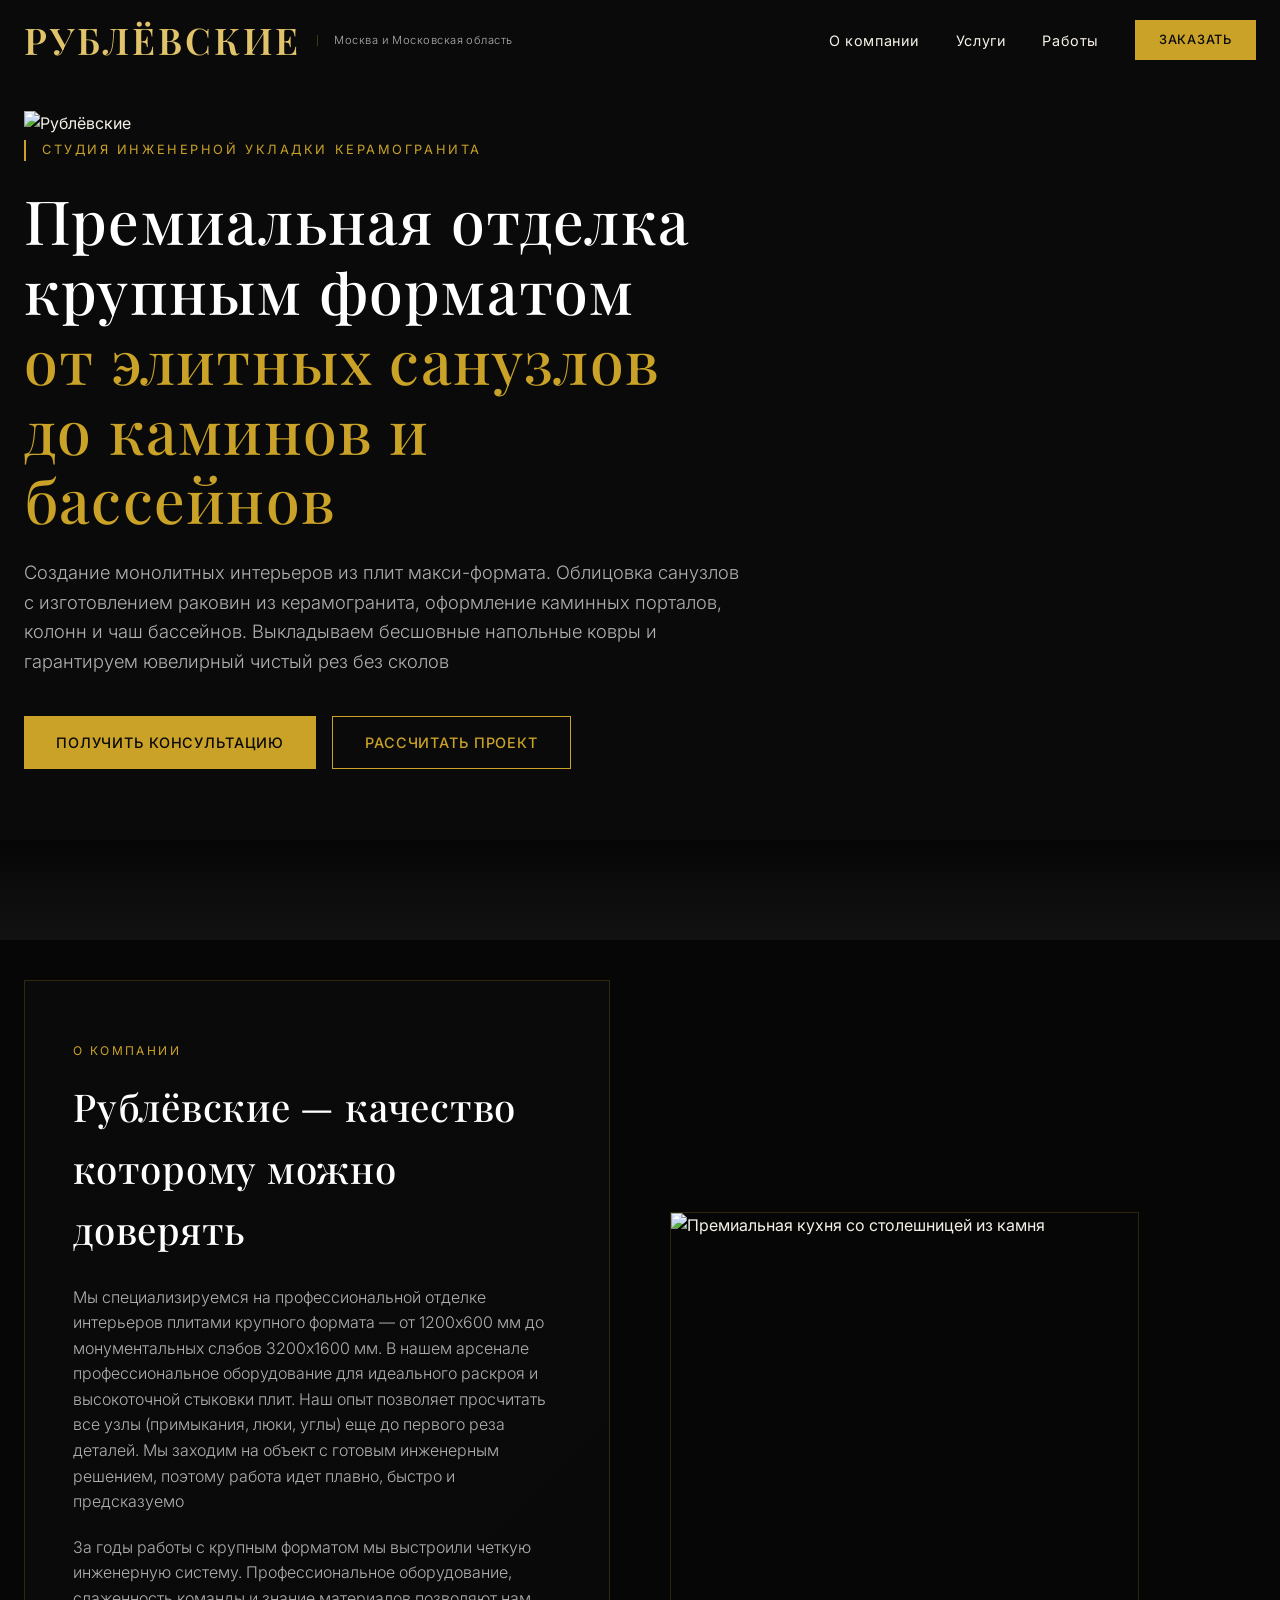
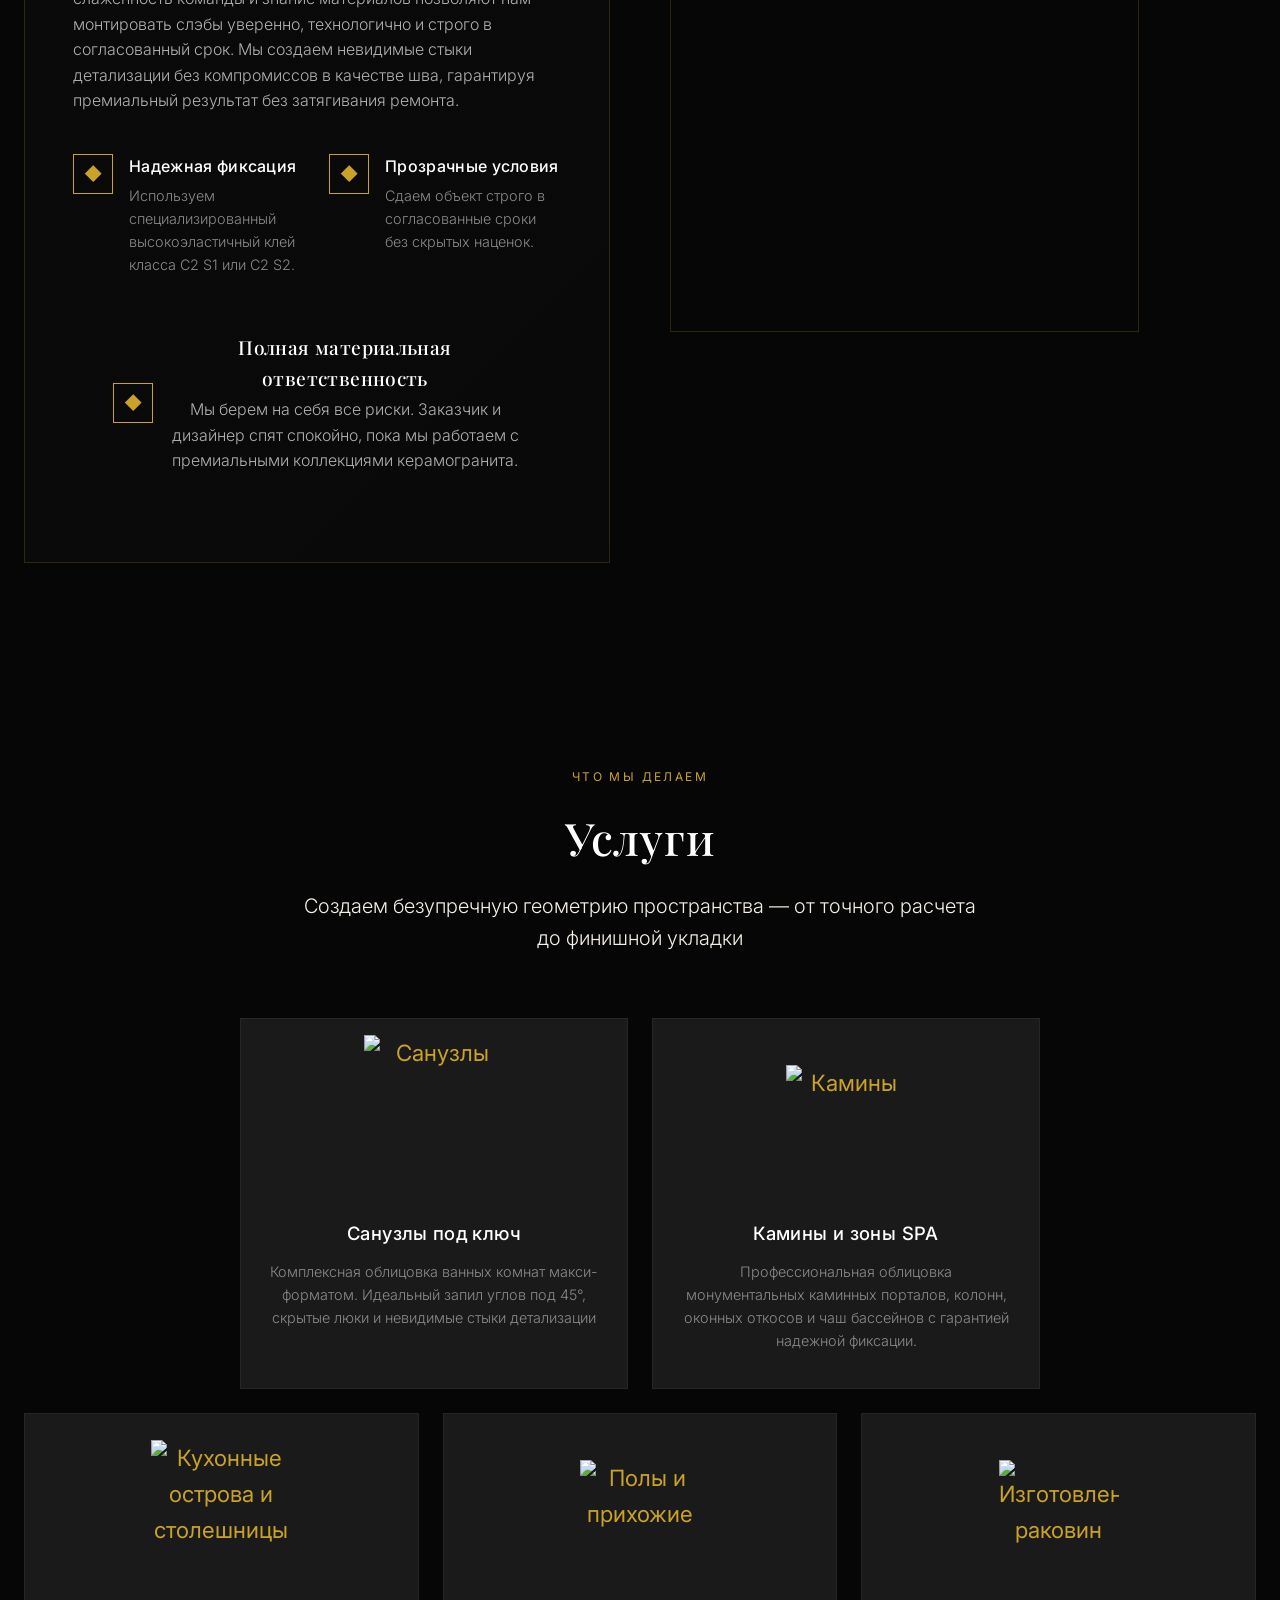
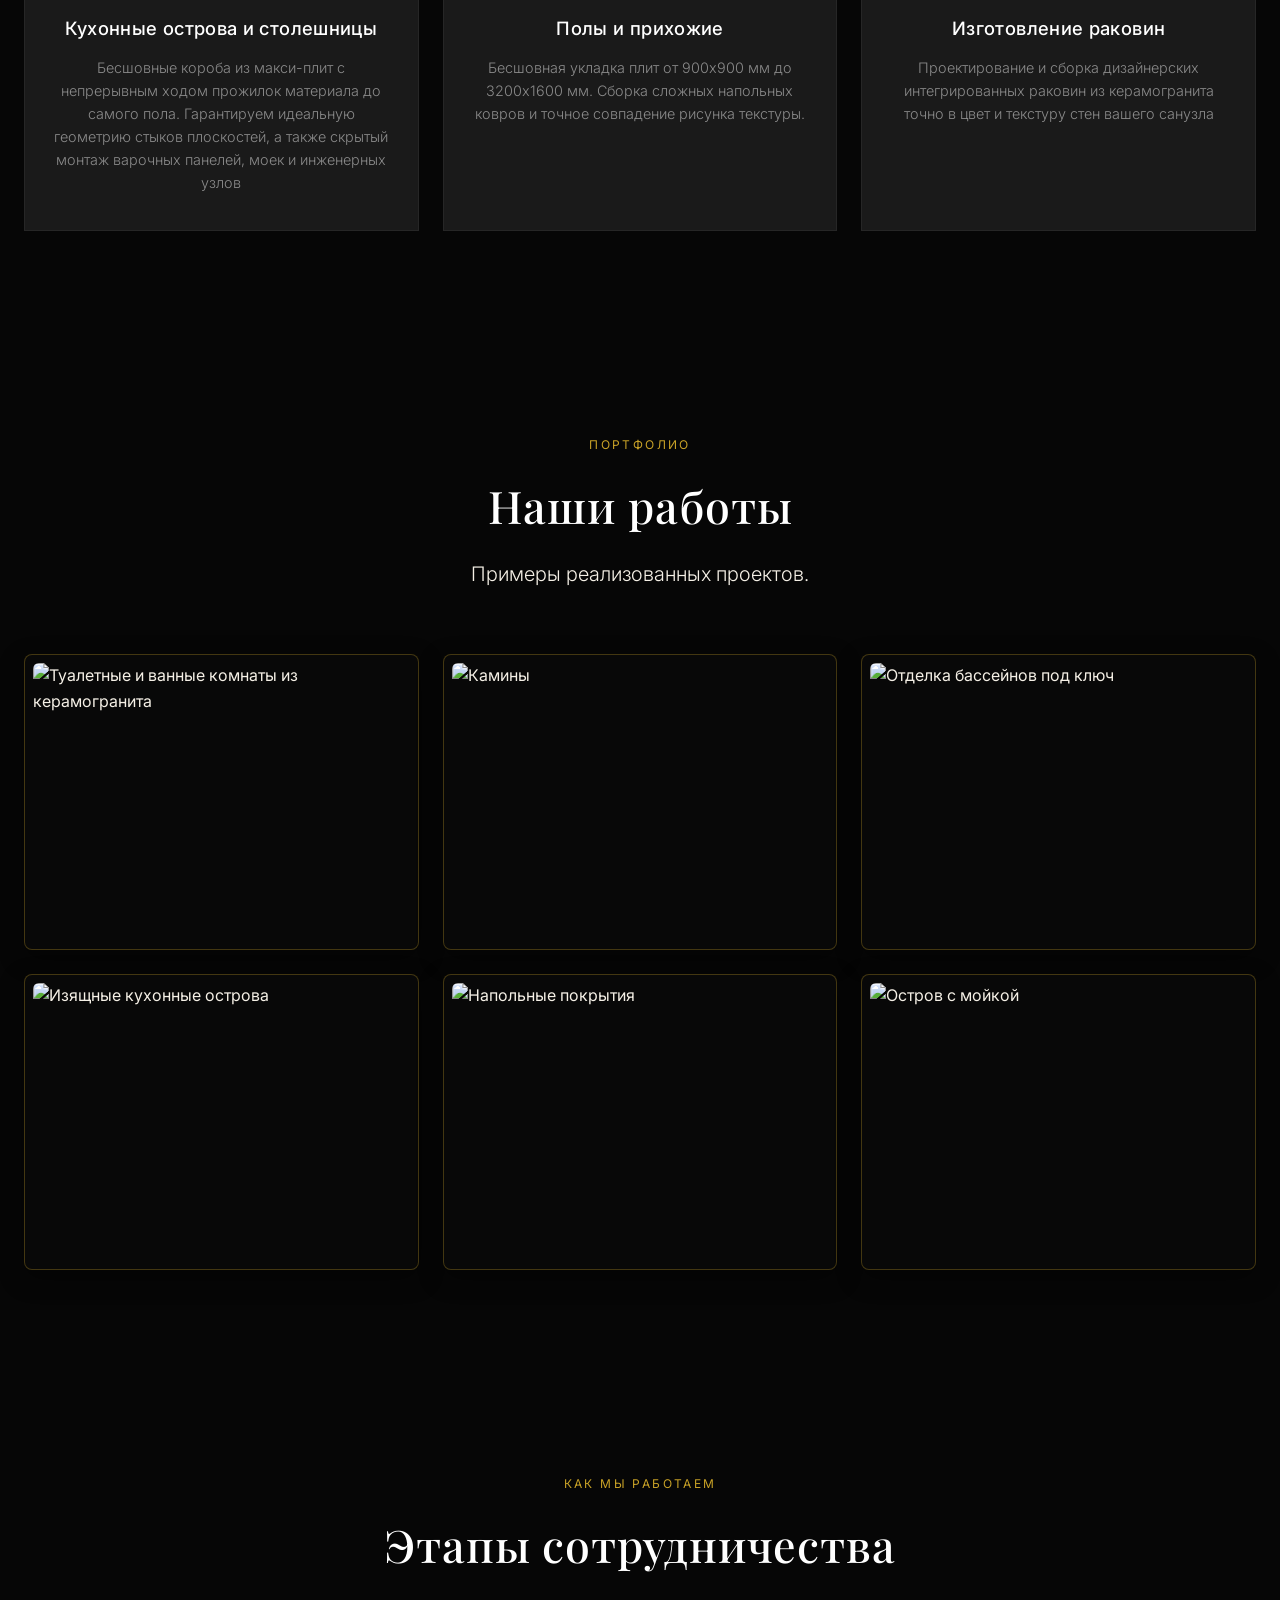
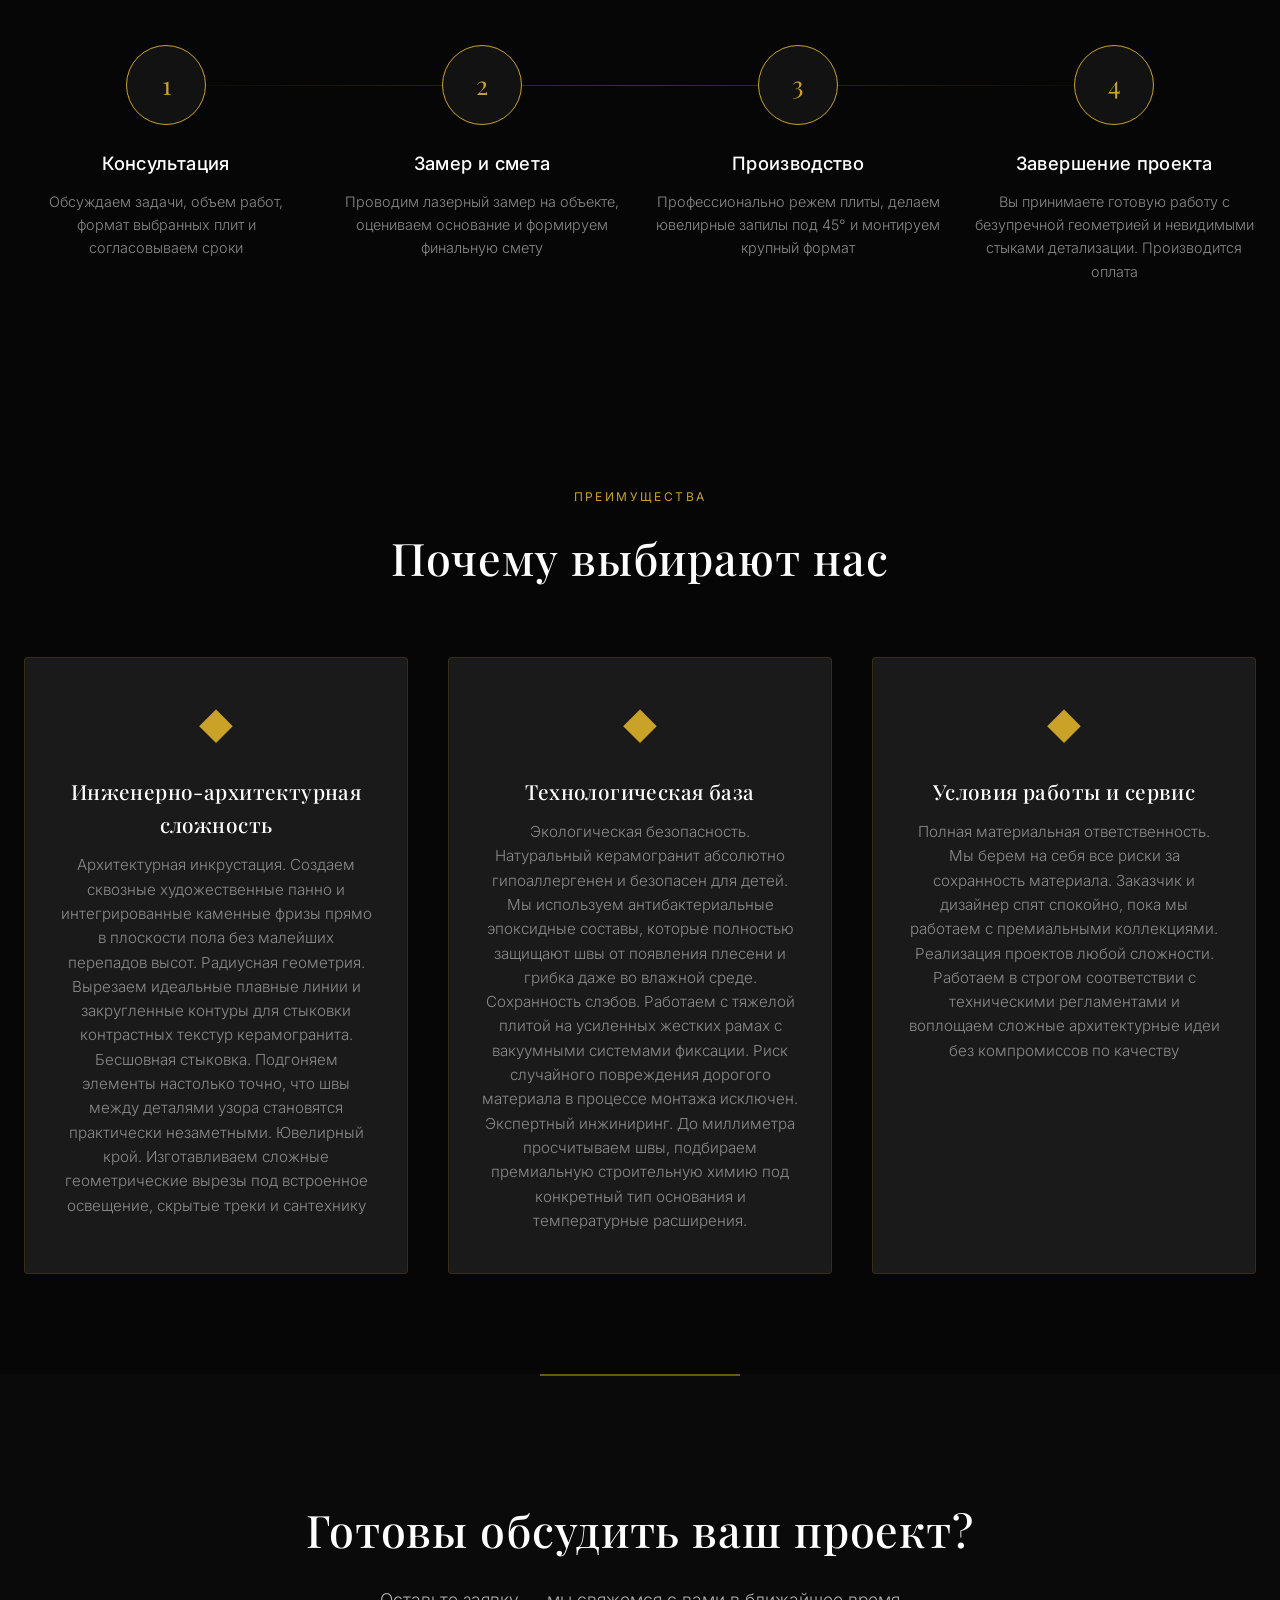
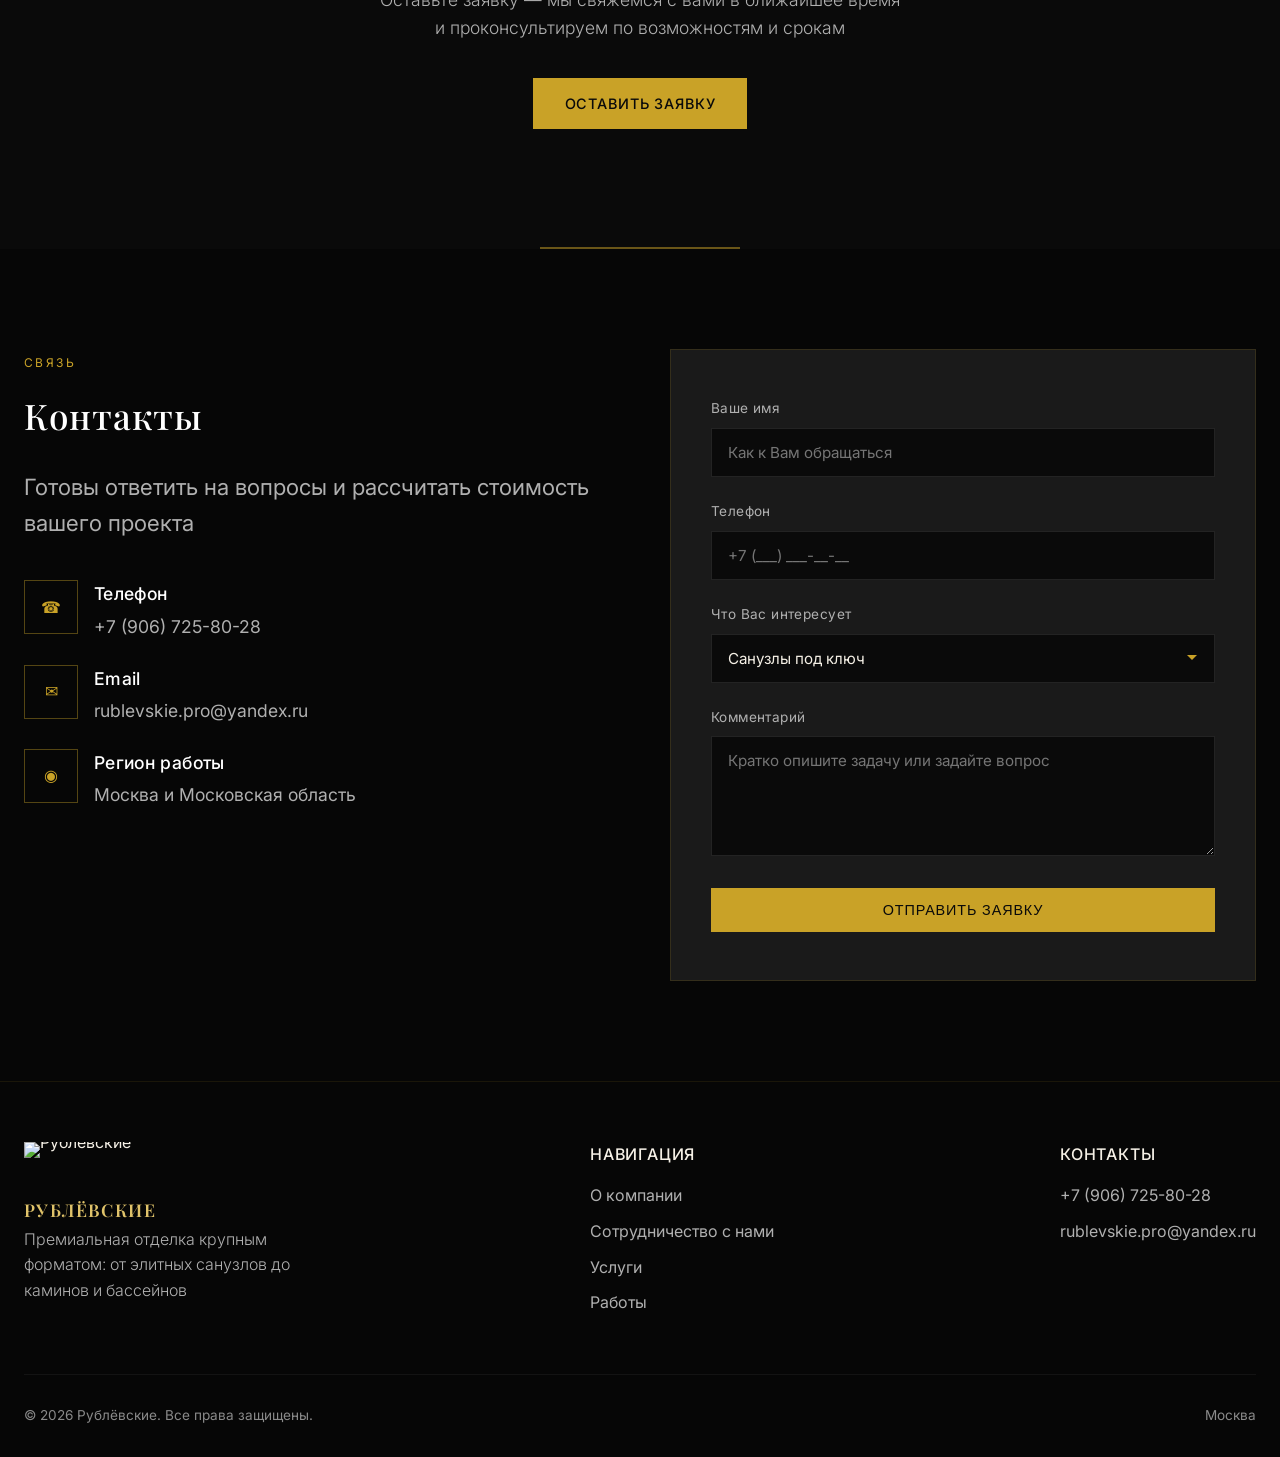
==== commit 41d56f4e: "Add files via upload" ====
--- a/index.html
+++ b/index.html
@@ -61,7 +61,7 @@
         /* отступ слева на первой секции */
         .container {
             width: 100%;
-            max-width: 1640px;
+            max-width: 1540px;
             margin: 0 auto;
             padding: 0 24px;
         }
@@ -287,10 +287,11 @@
         }
 
         .section-header p {
-            color: var(--gray);
-            max-width: 600px;
-            margin: 0 auto;
-            font-weight: 300;
+             color: var(--white-light);  /* или var(--white) — для яркости */
+    max-width: 700px;          /* можно оставить или увеличить */
+    margin: 0 auto;
+    font-weight: 300;
+    font-size: 1.25rem;        /* добавить эту строку — увеличили */
         }
 
         /* About */
@@ -406,10 +407,13 @@
         }
 
         .about-image img {
-            width: 100%;
-            height: 520px;
-            object-fit: cover;
-            border: 1px solid rgba(201, 162, 39, 0.2);
+            
+    width: 80%;
+    height: 80vh;          /* ← на всю высоту экрана */
+    /* max-width: 800px;       ← на всю ширину экрана */
+    min-height: 500px;      /* ← минимальная высота */
+    object-fit: cover;
+    border: 1px solid rgba(201, 162, 39, 0.2);
         }
 
         .about-image::before {
@@ -419,7 +423,7 @@
             left: -20px;
             width: 100%;
             height: 100%;
-            border: 1px solid var(--gold);
+     /* border: 1px solid var(--gold); */
             z-index: -1;
             opacity: 0.4;
         }
@@ -572,16 +576,18 @@
         }
 
         .service-icon {
-            width: 56px;
-            height: 56px;
+            width: 140px;
+            height: 140px;
             margin: 0 auto 24px;
-            border: 1px solid var(--gold);
+          /*  border: 1px solid var(--gold); */
             display: flex;
             align-items: center;
             justify-content: center;
             color: var(--gold);
             font-size: 1.4rem;
         }
+
+
 
         .service-card h3 {
             font-size: 1.15rem;
@@ -993,9 +999,11 @@
         }
 
         .contact-info > p {
-            color: var(--gray);
-            margin-bottom: 40px;
-            font-weight: 300;
+            font-size: 1.4rem;        /* делаем крупнее */
+    color: var(--gray-light);      /* делаем ярко-белым */
+    font-weight: 400;         /* чуть насыщеннее */
+    max-width: 600px;         /* чуть шире */
+    margin-bottom: 40px;
         }
 
         .contact-details {
@@ -1011,8 +1019,8 @@
         }
 
         .contact-item .icon {
-            width: 44px;
-            height: 44px;
+            width: 54px;
+            height: 54px;
             border: 1px solid rgba(201, 162, 39, 0.4);
             display: flex;
             align-items: center;
@@ -1022,7 +1030,7 @@
         }
 
         .contact-item h4 {
-            font-size: 0.95rem;
+            font-size: 1.1rem;
             color: var(--white);
             margin-bottom: 4px;
             font-family: 'Inter', sans-serif;
@@ -1030,8 +1038,8 @@
         }
 
         .contact-item p, .contact-item a {
-            color: var(--gray);
-            font-size: 0.95rem;
+            color: var(--gray-light);
+            font-size: 1.1rem;
         }
 
         .contact-item a:hover {
@@ -1122,15 +1130,15 @@
         }
 
         .footer-desc {
-            color: var(--gray);
-            font-size: 0.9rem;
+            color: var(--gray-light);
+            font-size: 1rem;
             max-width: 280px;
             font-weight: 300;
         }
 
         .footer-nav h4 {
-            font-size: 0.9rem;
-            color: var(--white);
+            font-size: 1rem;
+            color: var(--white-light);
             margin-bottom: 16px;
             font-family: 'Inter', sans-serif;
             font-weight: 500;
@@ -1140,8 +1148,8 @@
 
         .footer-nav a {
             display: block;
-            color: var(--gray);
-            font-size: 0.9rem;
+            color: var(--gray-light);
+            font-size: 1rem;
             margin-bottom: 10px;
         }
 
@@ -1381,6 +1389,74 @@
     line-height: 1.6;
 }
 
+
+/* Сетка для features-list: 2 колонки сверху, 1 снизу */
+.features-list {
+    display: grid;
+    grid-template-columns: 1fr 1fr;
+    gap: 24px;
+    margin-top: 40px;
+}
+
+/* Нижняя плашка на всю ширину */
+.feature-full-width {
+    grid-column: 1 / -1;          /* Растягиваем на всю ширину */
+    text-align: center;            /* Текст по центру */
+    justify-content: center;       /* Иконка и текст по центру */
+    padding: 32px 40px;
+    margin-top: 0;
+    display: flex;           /* Добавляем flex */
+    align-items: center;     /* Центрируем по горизонтали */
+}
+
+.feature-full-width .feature-icon {
+    margin: 0 auto;               /* Иконка по центру */
+}
+
+.feature-full-width h4 {
+    font-size: 1.2rem;
+    color: var(--white);
+    font-family: 'Playfair Display', serif;
+}
+
+.feature-full-width p {
+    font-size: 1rem;
+    max-width: 700px;
+    margin: 0 auto;
+    color: var(--gray-light);
+}
+
+/* === Затемнение фона для всего сайта (без расползания) === */
+
+/* Для всех секций с фоновым изображением */
+.about,
+.technologies,
+.services,
+.portfolio,
+.process,
+.why-us,
+.contact,
+footer {
+    background-blend-mode: overlay;      /* или multiply — попробуйте оба */
+    background-color: rgba(0, 0, 0, 0.4);  /* ← регулируйте затемнение */
+}
+
+    .feature-full-width p {
+        font-size: 1rem;
+        max-width: 700px;
+        margin: 0 auto;
+        color: var(--gray-light);
+    }
+
+    /* Увеличиваем иконки в секции Услуги */
+    .service-icon img {
+        width: 170px;
+        height: 170px;
+        object-fit: contain;
+        display: block;
+    }
+
+
     </style>
 
      <link rel="icon" href="images/favicon.ico" type="image/x-icon">
@@ -1446,13 +1522,13 @@
 предсказуемо</p>
                 <p>За годы работы с крупным форматом мы выстроили четкую инженерную систему. Профессиональное оборудование, слаженность команды и знание материалов позволяют нам монтировать слэбы уверенно, технологично и строго в согласованный срок. Мы создаем невидимые стыки детализации без
 компромиссов в качестве шва, гарантируя премиальный результат без
-затягивания ремонта</p>
+затягивания ремонта.</p>
                 <div class="features-list">
                     <div class="feature-item">
                         <div class="feature-icon">◆</div>
                         <div>
                             <h4>Надежная фиксация</h4>
-                            <p>Используем специализированный высокоэластичный клей класса C2 S1 или C2 S2</p>
+                            <p>Используем специализированный высокоэластичный клей класса C2 S1 или C2 S2.</p>
                         </div>
                     </div>
                     <div class="feature-item">
@@ -1462,12 +1538,13 @@
                             <p>Сдаем объект строго в согласованные сроки без скрытых наценок.</p>
                         </div>
                     </div>
-                    <div class="feature-item" style="text-align: center; justify-content: center;">
-                        <div class="feature-icon">◆</div>
-                        <div>
-                            <h4>Полная материальная ответственность</h4>
-                            <p>Мы берем на себя все риски. Заказчик и дизайнер спят спокойно, пока мы работаем с премиальными коллекциями керамогранита</p>
-                        </div>
+                    <!-- Нижний ряд: 1 плашка на всю ширину -->
+    <div class="feature-item feature-full-width">
+        <div class="feature-icon">◆</div>
+        <div>
+            <h4>Полная материальная ответственность</h4>
+            <p>Мы берем на себя все риски. Заказчик и дизайнер спят спокойно, пока мы работаем с премиальными коллекциями керамогранита.</p>
+        </div>
                     </div>
                 </div>
             </div>
@@ -1547,12 +1624,14 @@
         <!-- Первый ряд: 2 плашки по центру -->
         <div class="services-grid-top" style="display: grid; grid-template-columns: 1fr 1fr; gap: 24px; max-width: 800px; margin: 0 auto 24px;">
             <div class="service-card">
-                <div class="service-icon">✂</div>
+                <div class="service-icon">
+    <img src="images/icons/shower.png" alt="Санузлы" style="width: 180px; height: 180px;">
+</div>
                 <h3>Санузлы под ключ</h3>
                 <p>Комплексная облицовка ванных комнат макси-форматом. Идеальный запил углов под 45°, скрытые люки и невидимые стыки детализации</p>
             </div>
             <div class="service-card">
-                <div class="service-icon">◈</div>
+                <div class="service-icon"><img src="images/icons/fireplace.png" alt="Камины" style="width: 120px; height: 120px;"></div>
                 <h3>Камины и зоны SPA</h3>
                 <p>Профессиональная облицовка монументальных каминных порталов, колонн, оконных откосов и чаш бассейнов с гарантией надежной фиксации.</p>
             </div>
@@ -1561,17 +1640,17 @@
         <!-- Второй ряд: 3 плашки по центру -->
         <div class="services-grid-bottom" style="display: grid; grid-template-columns: 1fr 1fr 1fr; gap: 24px; margin: 0 auto;">
             <div class="service-card">
-                <div class="service-icon">▣</div>
+                <div class="service-icon"><img src="images/icons/countertop.png" alt="Кухонные острова и столешницы" style="width: 160px; height: 160px;"></div>
                 <h3>Кухонные острова и столешницы</h3>
                 <p>Бесшовные короба из макси-плит с непрерывным ходом прожилок материала до самого пола. Гарантируем идеальную геометрию стыков плоскостей, а также скрытый монтаж варочных панелей, моек и инженерных узлов</p>
             </div>
             <div class="service-card">
-                <div class="service-icon">◇</div>
+                <div class="service-icon"><img src="images/icons/floor.png" alt="Полы и прихожие" style="width: 120px; height: 120px;"></div>
                 <h3>Полы и прихожие</h3>
                 <p>Бесшовная укладка плит от 900х900 мм до 3200х1600 мм. Сборка сложных напольных ковров и точное совпадение рисунка текстуры.</p>
             </div>
             <div class="service-card">
-                <div class="service-icon">✦</div>
+                <div class="service-icon"><img src="images/icons/sink.png" alt="Изготовление раковин" style="width: 120px; height: 120px;"></div>
                 <h3>Изготовление раковин</h3>
                 <p>Проектирование и сборка дизайнерских интегрированных раковин из керамогранита точно в цвет и текстуру стен вашего санузла</p>
             </div>
@@ -1832,14 +1911,14 @@
                     <form id="contactForm">
                         <div class="form-group">
                             <label for="name">Ваше имя</label>
-                            <input type="text" id="name" name="name" required placeholder="Как к вам обращаться">
+                            <input type="text" id="name" name="name" required placeholder="Как к Вам обращаться">
                         </div>
                         <div class="form-group">
                             <label for="phone">Телефон</label>
                             <input type="tel" id="phone" name="phone" required placeholder="+7 (___) ___-__-__">
                         </div>
                         <div class="form-group">
-                            <label for="interest">Что вас интересует</label>
+                            <label for="interest">Что Вас интересует</label>
                             <select id="interest" name="interest">
                                 <option value="toilet">Санузлы под ключ</option>
                                 <option value="fireplace">Камины</option>
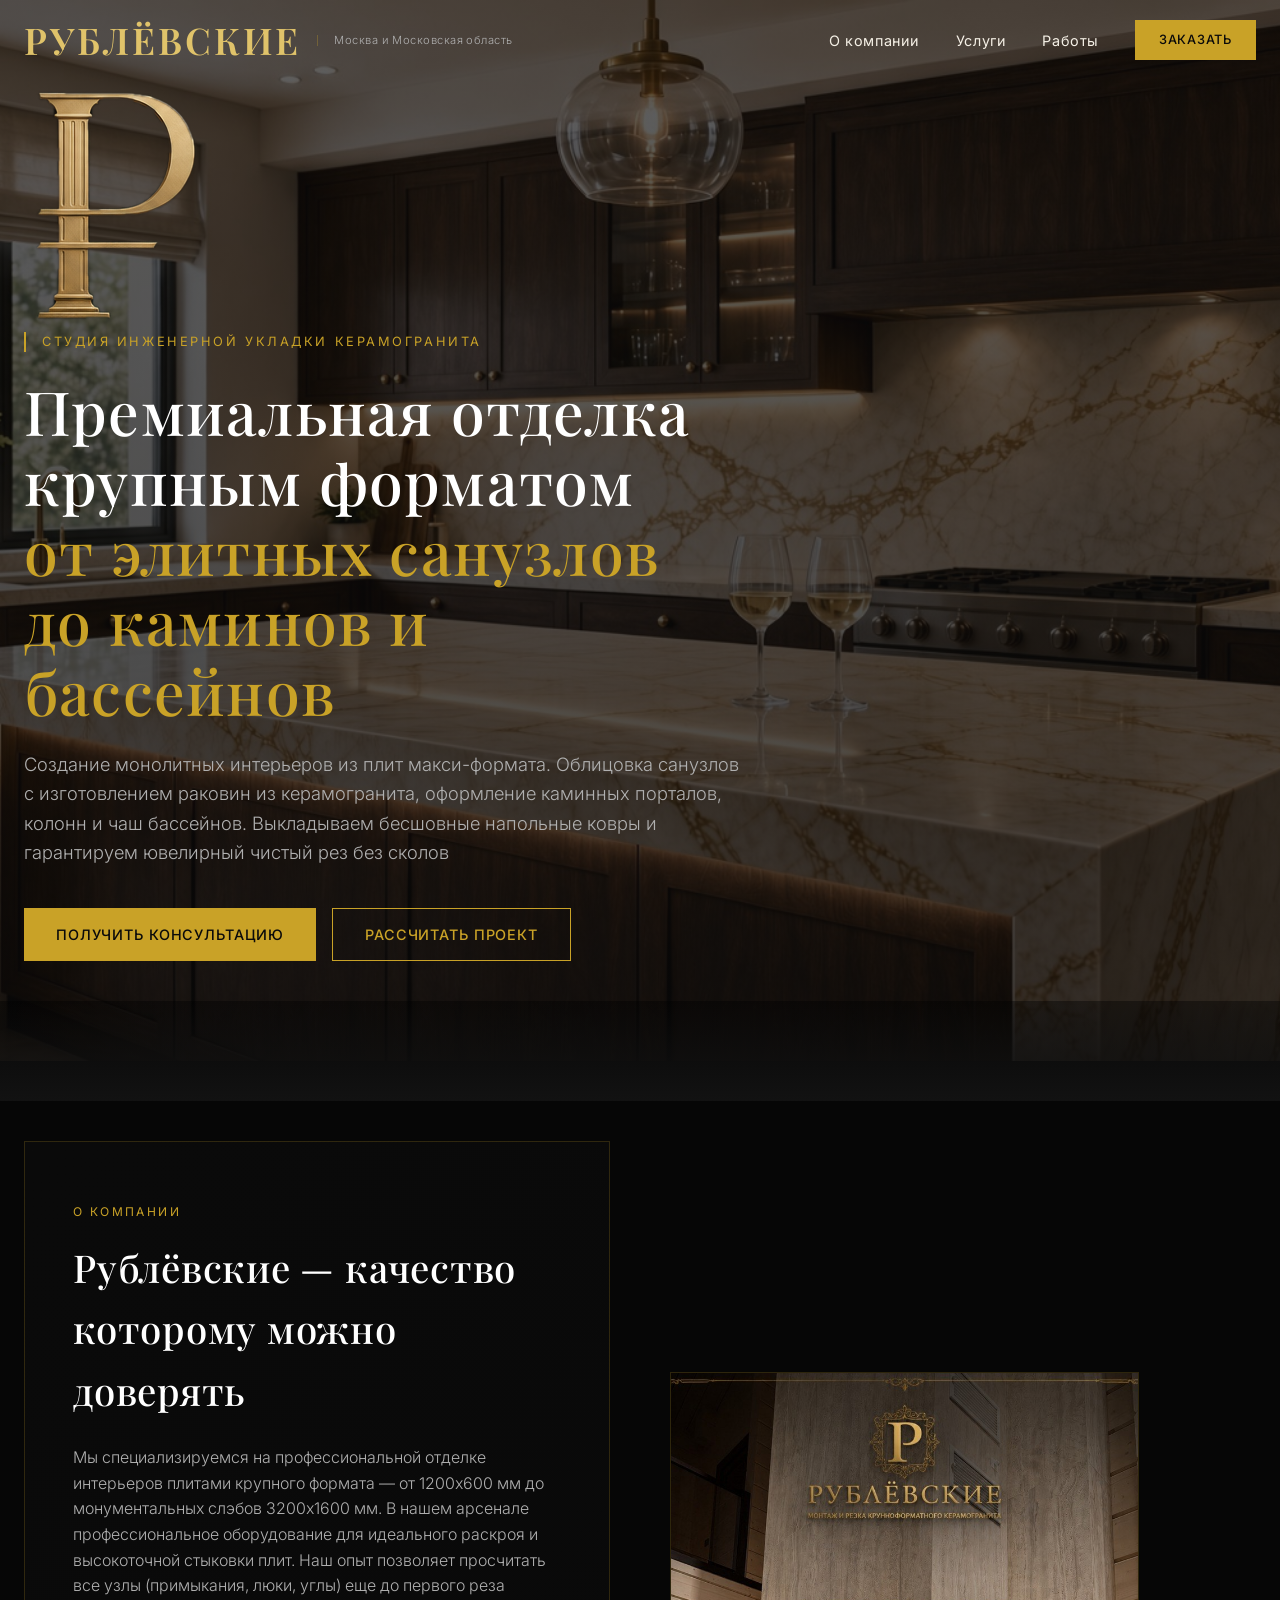
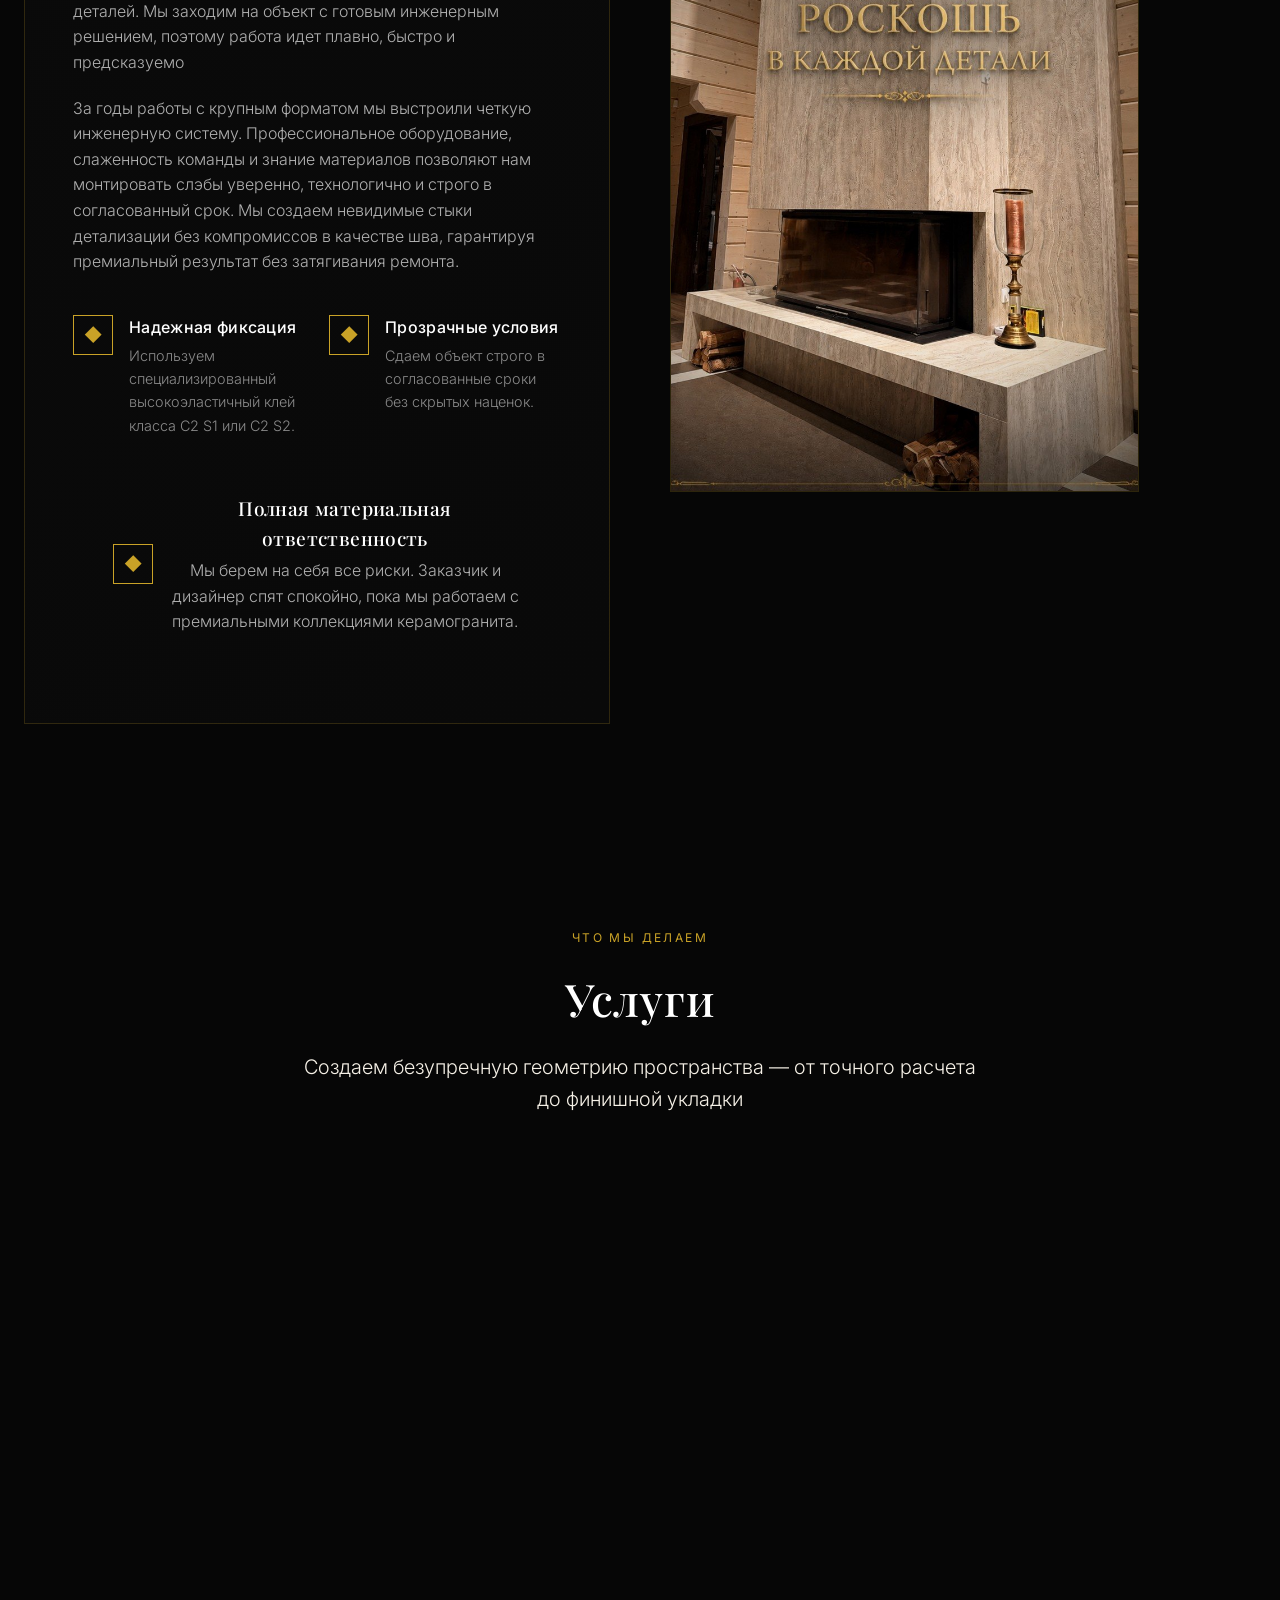
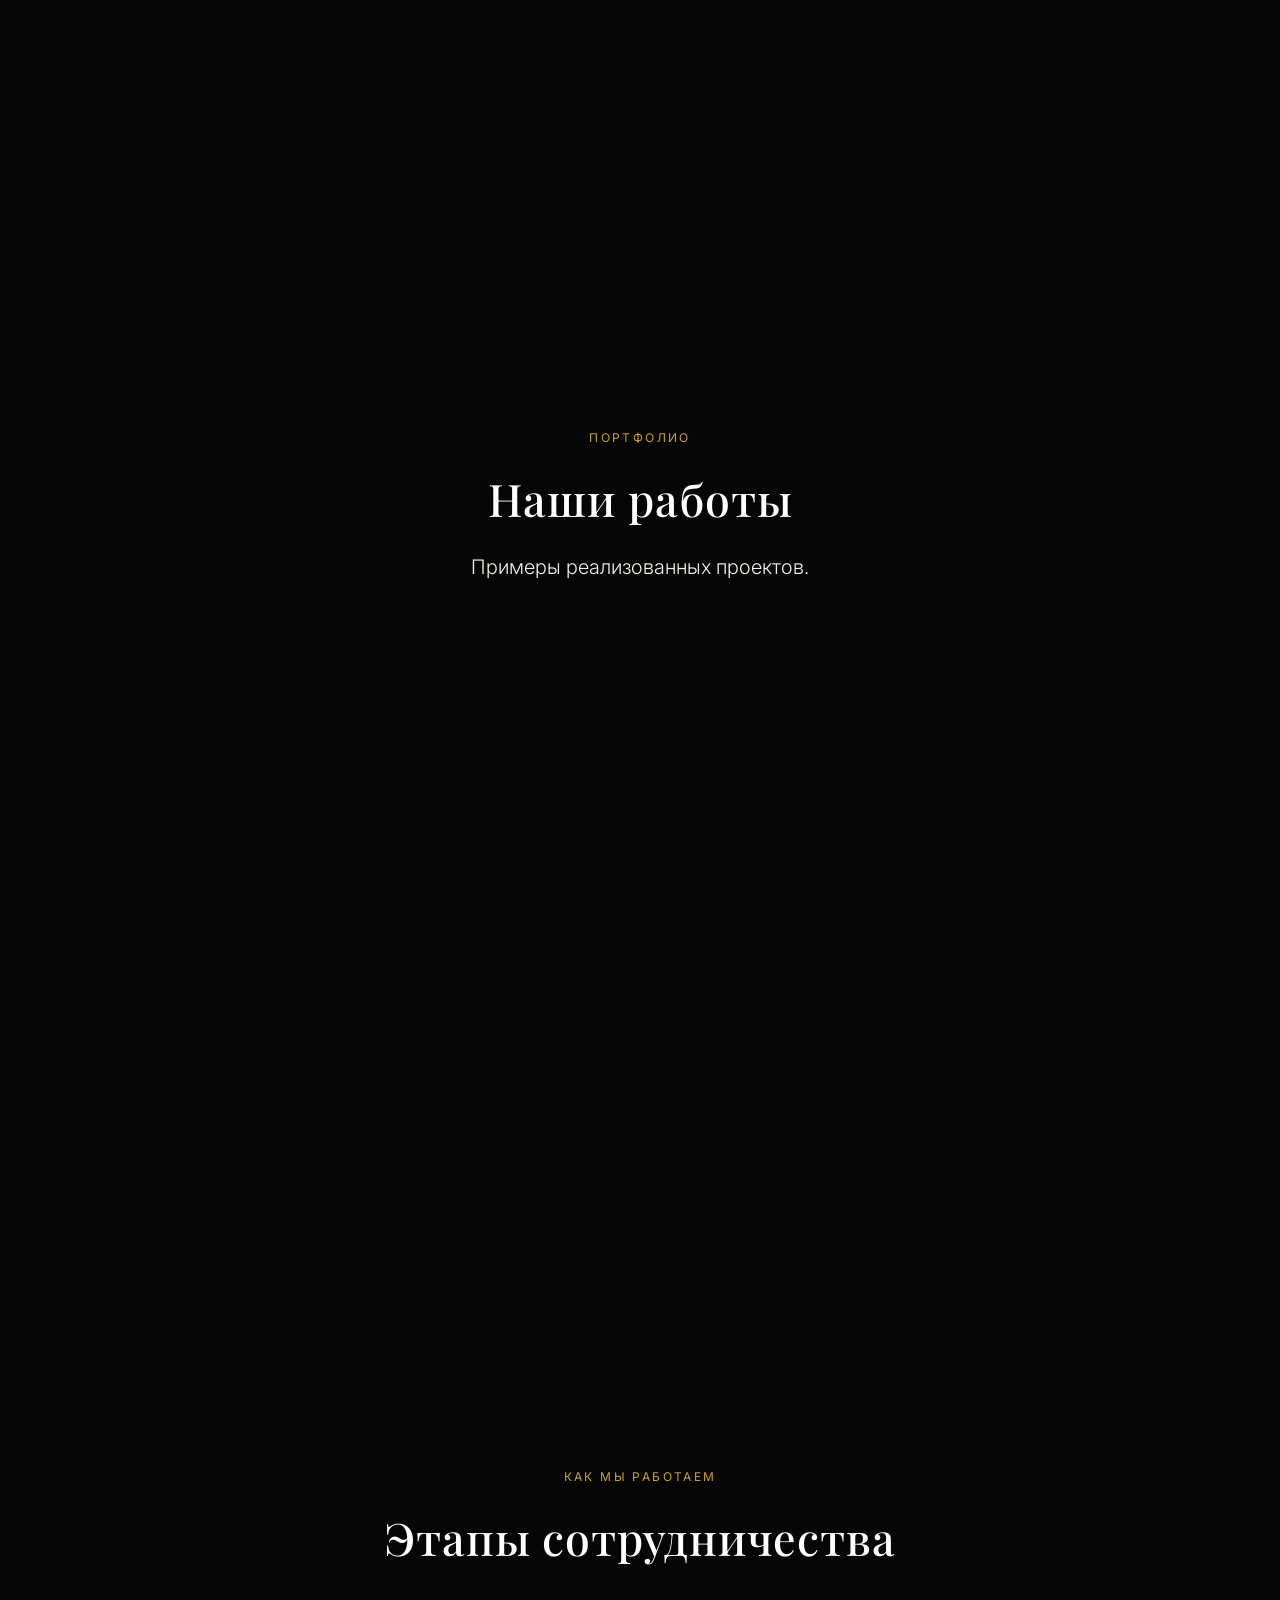
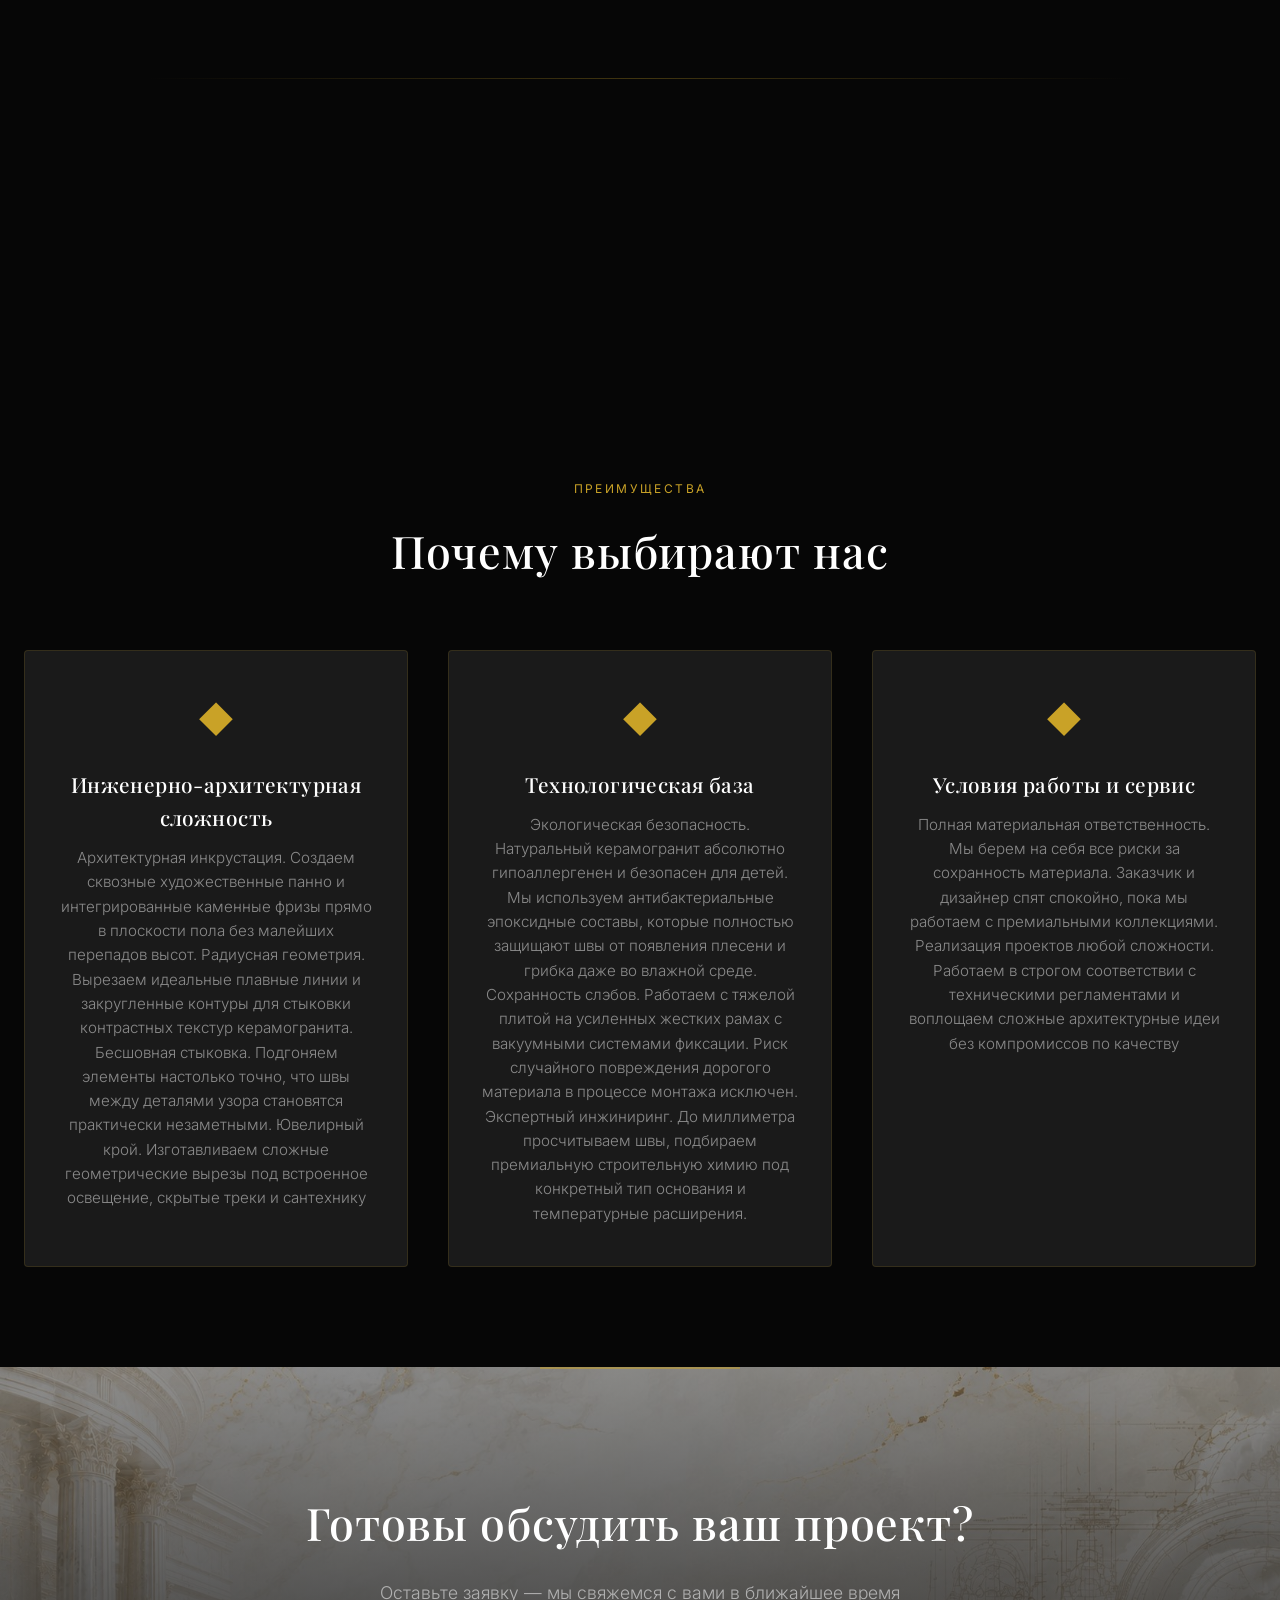
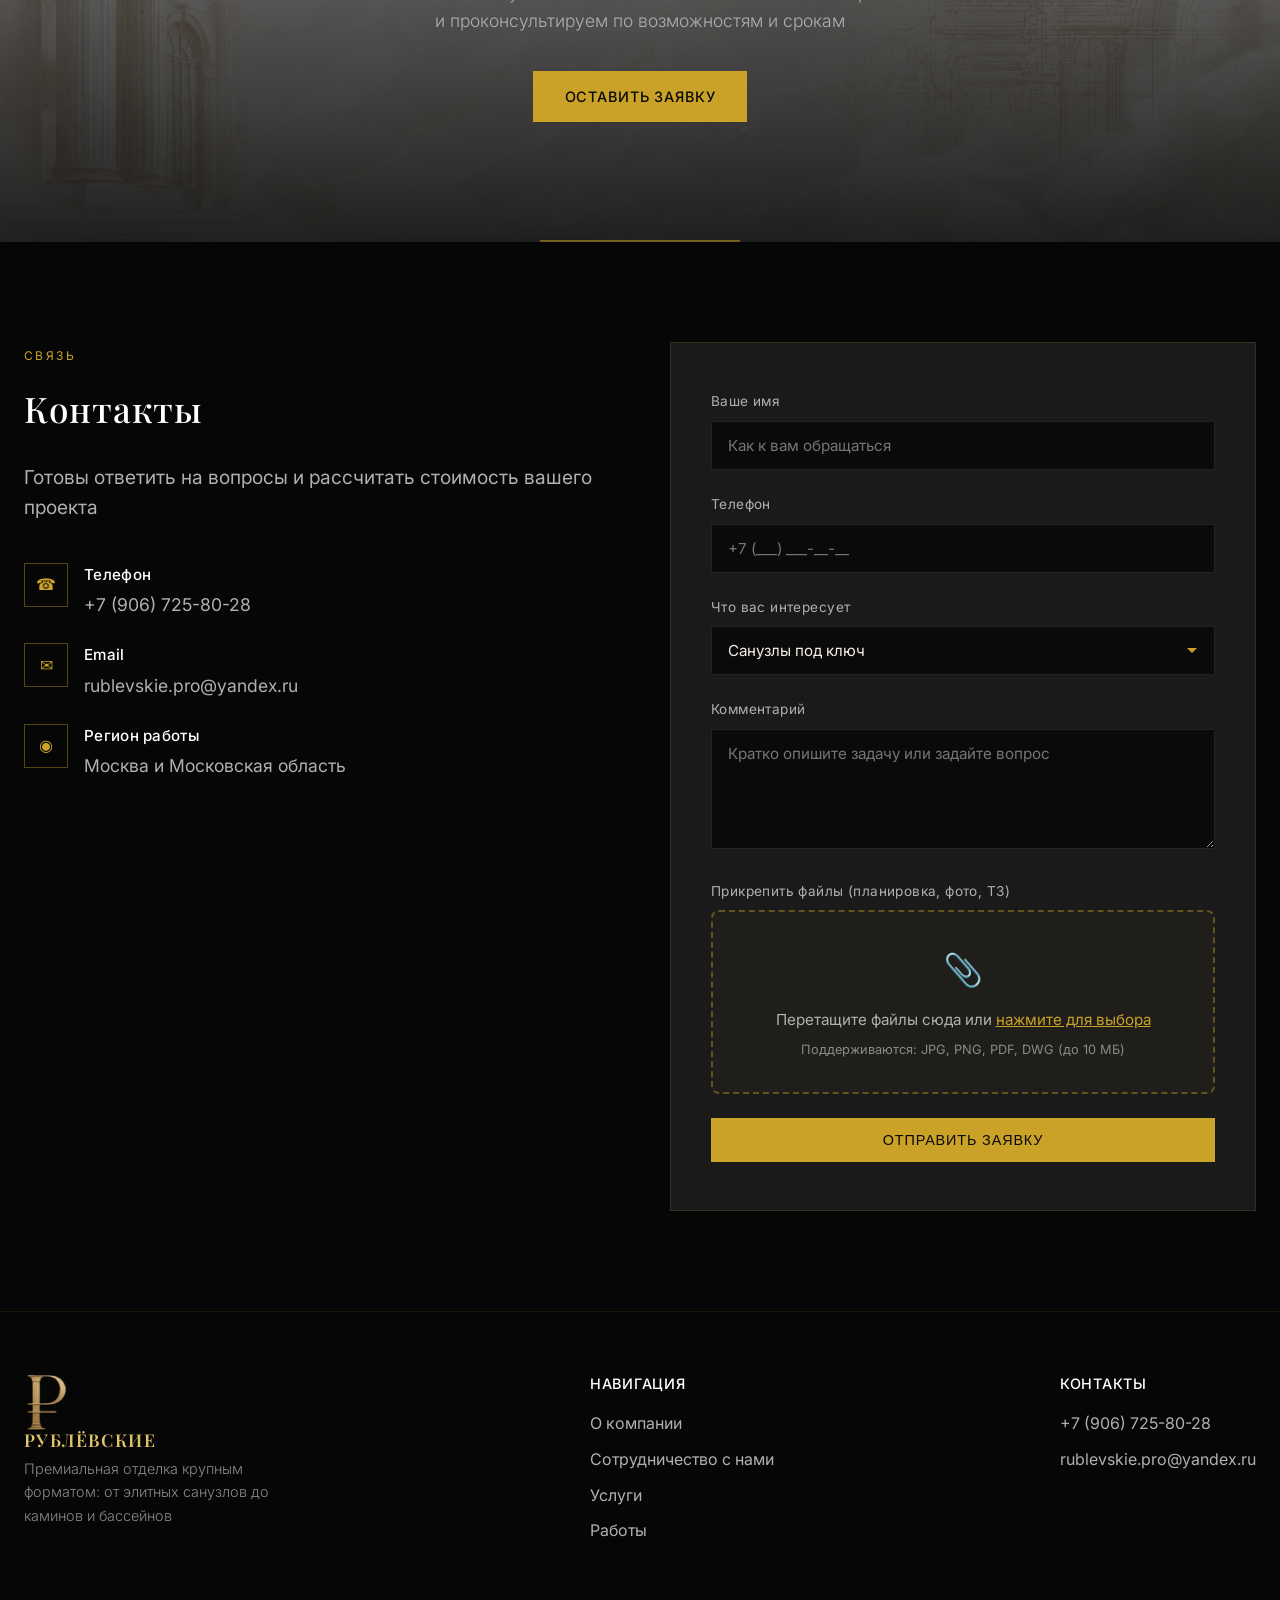
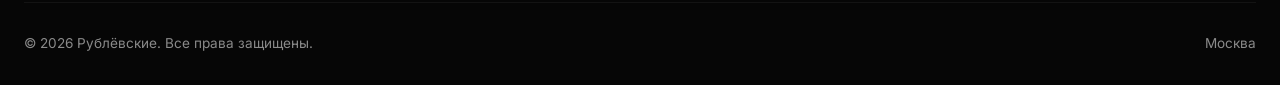
==== commit eae159ba: "Add files via upload" ====
--- a/index.html
+++ b/index.html
@@ -61,7 +61,7 @@
         /* отступ слева на первой секции */
         .container {
             width: 100%;
-            max-width: 1540px;
+            max-width: 1340px;
             margin: 0 auto;
             padding: 0 24px;
         }
@@ -303,7 +303,6 @@
             background-image: url('images/black-marble-texture-background.jpg');
             background-size: cover;
             background-position: center;
-            background-attachment: fixed;
         }
 
         .about::before {
@@ -435,7 +434,6 @@
             background-image: url('images/black-marble-texture-background.jpg');
             background-size: cover;
             background-position: center;
-            background-attachment: fixed;
             background-color: rgba(10, 10, 10, 0.85);
             overflow: hidden;
         }
@@ -543,7 +541,6 @@
             background-image: url('images/black-marble-texture-background.jpg');
             background-size: cover;
             background-position: center;
-            background-attachment: fixed;
             background-color: rgba(10, 10, 10, 0.85);
         }
 
@@ -576,18 +573,16 @@
         }
 
         .service-icon {
-            width: 140px;
-            height: 140px;
+            width: 56px;
+            height: 56px;
             margin: 0 auto 24px;
-          /*  border: 1px solid var(--gold); */
+            border: 1px solid var(--gold);
             display: flex;
             align-items: center;
             justify-content: center;
             color: var(--gold);
             font-size: 1.4rem;
         }
-
-
 
         .service-card h3 {
             font-size: 1.15rem;
@@ -609,7 +604,6 @@
             background-image: url('images/black-marble-texture-background.jpg');
             background-size: cover;
             background-position: center;
-            background-attachment: fixed;
             background-color: rgba(10, 10, 10, 0.85);
         }
 
@@ -813,7 +807,6 @@
             background-image: url('images/black-marble-texture-background.jpg');
             background-size: cover;
             background-position: center;
-            background-attachment: fixed;
             background-color: rgba(10, 10, 10, 0.85);
         }
 
@@ -886,7 +879,6 @@
             background-image: url('images/black-marble-texture-background.jpg');
             background-size: cover;
             background-position: center;
-            background-attachment: fixed;
             background-color: rgba(10, 10, 10, 0.85);
         }
 
@@ -982,7 +974,6 @@
             background-image: url('images/black-marble-texture-background.jpg');
             background-size: cover;
             background-position: center;
-            background-attachment: fixed;
             background-color: rgba(10, 10, 10, 0.85);
         }
 
@@ -999,11 +990,11 @@
         }
 
         .contact-info > p {
-            font-size: 1.4rem;        /* делаем крупнее */
-    color: var(--gray-light);      /* делаем ярко-белым */
-    font-weight: 400;         /* чуть насыщеннее */
-    max-width: 600px;         /* чуть шире */
-    margin-bottom: 40px;
+              color: var(--gray-light);  
+         font-size: 1.2rem;          /* было по умолчанию — стало крупнее */
+         font-weight: 400;           /* чуть насыщеннее */
+         max-width: 600px;           /* чтобы текст не растягивался */
+         margin-bottom: 40px;
         }
 
         .contact-details {
@@ -1019,8 +1010,8 @@
         }
 
         .contact-item .icon {
-            width: 54px;
-            height: 54px;
+            width: 44px;
+            height: 44px;
             border: 1px solid rgba(201, 162, 39, 0.4);
             display: flex;
             align-items: center;
@@ -1030,7 +1021,7 @@
         }
 
         .contact-item h4 {
-            font-size: 1.1rem;
+            font-size: 0.95rem;
             color: var(--white);
             margin-bottom: 4px;
             font-family: 'Inter', sans-serif;
@@ -1040,6 +1031,7 @@
         .contact-item p, .contact-item a {
             color: var(--gray-light);
             font-size: 1.1rem;
+            font-weight: 400; 
         }
 
         .contact-item a:hover {
@@ -1104,7 +1096,6 @@
             background-image: url('images/black-marble-texture-background.jpg');
             background-size: cover;
             background-position: center;
-            background-attachment: fixed;
             background-color: rgba(10, 10, 10, 0.9);
         }
 
@@ -1130,15 +1121,15 @@
         }
 
         .footer-desc {
-            color: var(--gray-light);
-            font-size: 1rem;
+            color: var(--gray);
+            font-size: 0.9rem;
             max-width: 280px;
             font-weight: 300;
         }
 
         .footer-nav h4 {
-            font-size: 1rem;
-            color: var(--white-light);
+            font-size: 0.9rem;
+            color: var(--white);
             margin-bottom: 16px;
             font-family: 'Inter', sans-serif;
             font-weight: 500;
@@ -1426,9 +1417,83 @@
     color: var(--gray-light);
 }
 
+/* === Drag & Drop зона === */
+.drop-zone {
+    border: 2px dashed rgba(201, 162, 39, 0.4);
+    border-radius: 8px;
+    padding: 32px 24px;
+    text-align: center;
+    cursor: pointer;
+    transition: all 0.3s ease;
+    background: rgba(201, 162, 39, 0.03);
+}
+
+.drop-zone:hover,
+.drop-zone.dragover {
+    border-color: var(--gold);
+    background: rgba(201, 162, 39, 0.08);
+}
+
+.drop-zone-icon {
+    font-size: 2rem;
+    display: block;
+    margin-bottom: 12px;
+}
+
+.drop-zone-text {
+    color: var(--gray-light);
+    font-size: 0.95rem;
+    margin-bottom: 8px;
+}
+
+.drop-zone-text span {
+    color: var(--gold);
+    text-decoration: underline;
+}
+
+.drop-zone-hint {
+    color: var(--gray);
+    font-size: 0.8rem;
+    margin: 0;
+}
+
+.file-list {
+    margin-top: 12px;
+}
+
+.file-item {
+    display: flex;
+    justify-content: space-between;
+    align-items: center;
+    padding: 8px 12px;
+    background: var(--black);
+    border: 1px solid rgba(201, 162, 39, 0.2);
+    border-radius: 4px;
+    margin-bottom: 8px;
+    font-size: 0.85rem;
+    color: var(--gray-light);
+}
+
+.file-item .file-size {
+    color: var(--gray);
+    font-size: 0.75rem;
+    margin-left: 8px;
+}
+
+.file-item .file-remove {
+    color: var(--gold);
+    cursor: pointer;
+    font-size: 1.2rem;
+    line-height: 1;
+    padding: 0 4px;
+}
+
+.file-item .file-remove:hover {
+    color: #ff6b6b;
+}
+
 /* === Затемнение фона для всего сайта (без расползания) === */
 
-/* Для всех секций с фоновым изображением */
 .about,
 .technologies,
 .services,
@@ -1437,25 +1502,10 @@
 .why-us,
 .contact,
 footer {
-    background-blend-mode: overlay;      /* или multiply — попробуйте оба */
-    background-color: rgba(0, 0, 0, 0.4);  /* ← регулируйте затемнение */
-}
-
-    .feature-full-width p {
-        font-size: 1rem;
-        max-width: 700px;
-        margin: 0 auto;
-        color: var(--gray-light);
-    }
-
-    /* Увеличиваем иконки в секции Услуги */
-    .service-icon img {
-        width: 170px;
-        height: 170px;
-        object-fit: contain;
-        display: block;
-    }
-
+    background-attachment: fixed;        /* ← ДОБАВЬ ЭТУ СТРОКУ */
+    background-blend-mode: overlay;
+    background-color: rgba(0, 0, 0, 0.4);
+}
 
     </style>
 
@@ -1612,7 +1662,7 @@
     </section> 
 
     
-    <!-- Services -->
+        <!-- Services -->
 <section class="services" id="services">
     <div class="container">
         <div class="section-header">
@@ -1624,14 +1674,12 @@
         <!-- Первый ряд: 2 плашки по центру -->
         <div class="services-grid-top" style="display: grid; grid-template-columns: 1fr 1fr; gap: 24px; max-width: 800px; margin: 0 auto 24px;">
             <div class="service-card">
-                <div class="service-icon">
-    <img src="images/icons/shower.png" alt="Санузлы" style="width: 180px; height: 180px;">
-</div>
+                <div class="service-icon">✂</div>
                 <h3>Санузлы под ключ</h3>
                 <p>Комплексная облицовка ванных комнат макси-форматом. Идеальный запил углов под 45°, скрытые люки и невидимые стыки детализации</p>
             </div>
             <div class="service-card">
-                <div class="service-icon"><img src="images/icons/fireplace.png" alt="Камины" style="width: 120px; height: 120px;"></div>
+                <div class="service-icon">◈</div>
                 <h3>Камины и зоны SPA</h3>
                 <p>Профессиональная облицовка монументальных каминных порталов, колонн, оконных откосов и чаш бассейнов с гарантией надежной фиксации.</p>
             </div>
@@ -1640,17 +1688,17 @@
         <!-- Второй ряд: 3 плашки по центру -->
         <div class="services-grid-bottom" style="display: grid; grid-template-columns: 1fr 1fr 1fr; gap: 24px; margin: 0 auto;">
             <div class="service-card">
-                <div class="service-icon"><img src="images/icons/countertop.png" alt="Кухонные острова и столешницы" style="width: 160px; height: 160px;"></div>
+                <div class="service-icon">▣</div>
                 <h3>Кухонные острова и столешницы</h3>
                 <p>Бесшовные короба из макси-плит с непрерывным ходом прожилок материала до самого пола. Гарантируем идеальную геометрию стыков плоскостей, а также скрытый монтаж варочных панелей, моек и инженерных узлов</p>
             </div>
             <div class="service-card">
-                <div class="service-icon"><img src="images/icons/floor.png" alt="Полы и прихожие" style="width: 120px; height: 120px;"></div>
+                <div class="service-icon">◇</div>
                 <h3>Полы и прихожие</h3>
                 <p>Бесшовная укладка плит от 900х900 мм до 3200х1600 мм. Сборка сложных напольных ковров и точное совпадение рисунка текстуры.</p>
             </div>
             <div class="service-card">
-                <div class="service-icon"><img src="images/icons/sink.png" alt="Изготовление раковин" style="width: 120px; height: 120px;"></div>
+                <div class="service-icon">✦</div>
                 <h3>Изготовление раковин</h3>
                 <p>Проектирование и сборка дизайнерских интегрированных раковин из керамогранита точно в цвет и текстуру стен вашего санузла</p>
             </div>
@@ -1670,30 +1718,32 @@
         <div class="portfolio-grid">
 
             <!-- 1. Санузлы -->
-            <div class="portfolio-item"
-                 data-title="Санузлы из керамогранита"
-                 data-desc="Облицовка душевых кабин макси-форматом и изготовление интегрированныхподдонов из керамогранита."
-                 data-images="images/toilet-1.jpg, images/toilet-2.jpg, images/toilet-3.jpg, images/toilet-4.jpg, images/toilet-5.jpg, images/toilet-6.jpg">
-                <img src="images/toilet-1.jpg" alt="Туалетные и ванные комнаты из керамогранита">
-                <div class="portfolio-overlay">
-                    <h4>Санузлы из керамогранита</h4>
-                    <p>Искусство приватной роскоши</p>
-                    <span class="lightbox-hint">Смотреть альбом →</span>
-                </div>
-            </div>
-
-            <!-- 2. Камины -->
-            <div class="portfolio-item"
-                 data-title="Камины из керамогранита"
-                 data-desc="Мастерство, проверенное временем. Качество — в каждой детали"
-                 data-images="images/fireplace-1.jpg, images/fireplace-2.jpg, images/fireplace-3.jpg, images/fireplace-4.jpg, images/fireplace-5.jpg, images/fireplace-6.jpg, images/fireplace-7.jpg, images/fireplace-8.jpg">
-                <img src="images/fireplace-5.jpg" alt="Камины">
-                <div class="portfolio-overlay">
-                    <h4>Камины из керамогранита</h4>
-                    <p>Скульптуры, рождённые огнём</p>
-                    <span class="lightbox-hint">Смотреть альбом →</span>
-                </div>
-            </div>
+<div class="portfolio-item"
+     data-title="Санузлы из керамогранита"
+     data-desc="Облицовка душевых кабин макси-форматом и изготовление интегрированных поддонов из керамогранита."
+     data-images="images/toilet-1.jpg, images/toilet-2.jpg, images/toilet-3.jpg, images/toilet-4.jpg, images/toilet-5.jpg, images/toilet-6.jpg"
+     data-captions="Облицовка душевых кабин макси-форматом и изготовление интегрированных поддонов из керамогранита, Монтаж скрытых ревизионных люков и точная центровка сантехники относительно швов плиты, Безупречная геометрия роскошных ванных комнат и невидимые стыки детализации, Комплексная облицовка зон умывания с изготовлением бесшовных раковин в тон стен, Создание эффекта единого монолитного полотна в интерьерах любой конструктивной сложности, Формирование целостного пространства с непрерывным ходом природного рисунка текстуры">
+    <img src="images/toilet-1.jpg" alt="Туалетные и ванные комнаты из керамогранита">
+    <div class="portfolio-overlay">
+        <h4>Санузлы из керамогранита</h4>
+        <p>Искусство приватной роскоши</p>
+        <span class="lightbox-hint">Смотреть альбом →</span>
+    </div>
+</div>
+
+          <!-- 2. Камины -->
+<div class="portfolio-item"
+     data-title="Камины из керамогранита"
+     data-desc="Мастерство, проверенное временем. Качество — в каждой детали"
+     data-images="images/fireplace-1.jpg, images/fireplace-2.jpg, images/fireplace-3.jpg, images/fireplace-4.jpg, images/fireplace-5.jpg, images/fireplace-6.jpg, images/fireplace-7.jpg, images/fireplace-8.jpg"
+     data-captions="Камины в стиле лофт, Безупречная геометрия сложных архитектурных элементов. Высота камина 6.5 метров, Высокоточная стыковка плит крупного формата и непрерывный вертикальный рисунок прожилок, Облицовка камина керамогранитом. Высота камина 8 метров, Непрерывный ход прожилок материала и ювелирная сквозная резка керамогранита под вентиляционные каналы, Облицовка каминного портала крупноформатным керамогранитом, Монтаж камина из слэбов с бесшовной стыковкой, Декоративная отделка камина керамогранитом">
+    <img src="images/fireplace-5.jpg" alt="Камины">
+    <div class="portfolio-overlay">
+        <h4>Камины из керамогранита</h4>
+        <p>Скульптуры, рождённые огнём</p>
+        <span class="lightbox-hint">Смотреть альбом →</span>
+    </div>
+</div>
 
             <!-- 3. Бассейны -->
             <div class="portfolio-item"
@@ -1911,14 +1961,14 @@
                     <form id="contactForm">
                         <div class="form-group">
                             <label for="name">Ваше имя</label>
-                            <input type="text" id="name" name="name" required placeholder="Как к Вам обращаться">
+                            <input type="text" id="name" name="name" required placeholder="Как к вам обращаться">
                         </div>
                         <div class="form-group">
                             <label for="phone">Телефон</label>
                             <input type="tel" id="phone" name="phone" required placeholder="+7 (___) ___-__-__">
                         </div>
                         <div class="form-group">
-                            <label for="interest">Что Вас интересует</label>
+                            <label for="interest">Что вас интересует</label>
                             <select id="interest" name="interest">
                                 <option value="toilet">Санузлы под ключ</option>
                                 <option value="fireplace">Камины</option>
@@ -1933,6 +1983,18 @@
                             <label for="message">Комментарий</label>
                             <textarea id="message" name="message" placeholder="Кратко опишите задачу или задайте вопрос"></textarea>
                         </div>
+                        <div class="form-group">
+    <label>Прикрепить файлы (планировка, фото, ТЗ)</label>
+    <div class="drop-zone" id="dropZone">
+        <div class="drop-zone-content">
+            <span class="drop-zone-icon">📎</span>
+            <p class="drop-zone-text">Перетащите файлы сюда или <span>нажмите для выбора</span></p>
+            <p class="drop-zone-hint">Поддерживаются: JPG, PNG, PDF, DWG (до 10 МБ)</p>
+        </div>
+        <input type="file" id="fileInput" multiple accept=".jpg,.jpeg,.png,.pdf,.dwg" hidden>
+    </div>
+    <div class="file-list" id="fileList"></div>
+</div>
                         <button type="submit" class="btn btn-gold" style="width: 100%;">Отправить заявку</button>
                     </form>
                 </div>
@@ -2014,25 +2076,38 @@
         let currentGallery = [];
         let currentIndex = 0;
 
-        document.querySelectorAll('.portfolio-item').forEach(item => {
-            item.addEventListener('click', () => {
-                const images = item.dataset.images.split(',').map(s => s.trim()).filter(Boolean);
-                currentGallery = images;
-                currentIndex = 0;
-                document.getElementById('lightboxTitle').textContent = item.dataset.title || '';
-                document.getElementById('lightboxDesc').textContent = item.dataset.desc || '';
-                showLightboxImage();
-                document.getElementById('lightbox').classList.add('active');
-            });
-        });
-
-        function showLightboxImage() {
-            document.getElementById('lightboxImg').src = currentGallery[currentIndex];
-            const counter = document.getElementById('lightboxCounter');
-            counter.textContent = currentGallery.length > 1
-                ? `${currentIndex + 1} / ${currentGallery.length}`
-                : '';
-        }
+    document.querySelectorAll('.portfolio-item').forEach(item => {
+    item.addEventListener('click', () => {
+        const imagesArray = item.dataset.images.split(',').map(s => s.trim()).filter(Boolean);
+        let captionsArray = [];
+        if (item.dataset.captions) {
+            captionsArray = item.dataset.captions.split(',').map(s => s.trim()).filter(Boolean);
+        }
+        
+        currentGallery = imagesArray.map((src, index) => ({
+            src: src,
+            caption: captionsArray[index] || item.dataset.desc || ''
+        }));
+        
+        currentIndex = 0;
+        document.getElementById('lightboxTitle').textContent = item.dataset.title || '';
+        document.getElementById('lightboxDesc').textContent = currentGallery[0].caption || item.dataset.desc || '';
+        showLightboxImage();
+        document.getElementById('lightbox').classList.add('active');
+    });
+});
+
+    function showLightboxImage() {
+    const img = document.getElementById('lightboxImg');
+    img.src = currentGallery[currentIndex].src;
+    const counter = document.getElementById('lightboxCounter');
+    counter.textContent = currentGallery.length > 1
+        ? `${currentIndex + 1} / ${currentGallery.length}`
+        : '';
+    
+    const descEl = document.getElementById('lightboxDesc');
+    descEl.textContent = currentGallery[currentIndex].caption || '';
+}
 
         function lightboxNav(direction) {
             currentIndex = (currentIndex + direction + currentGallery.length) % currentGallery.length;
@@ -2064,9 +2139,12 @@
     img.style.opacity = '1';
     
     setTimeout(() => {
-        img.src = currentGallery[currentIndex];
+        img.src = currentGallery[currentIndex].src;
         img.style.transform = 'scale(1)';
         img.style.opacity = '1';
+        
+        const descEl = document.getElementById('lightboxDesc');
+        descEl.textContent = currentGallery[currentIndex].caption || '';
     }, 250);
 }
 
@@ -2109,65 +2187,132 @@
             });
         }
     </script>
-
-    <script>
-        // Параллакс
-        const heroSection = document.querySelector('.hero');
-        const aboutSection = document.querySelector('.about');
-        const technologiesSection = document.querySelector('.technologies');
-        const servicesSection = document.querySelector('.services');
-        const portfolioSection = document.querySelector('.portfolio');
-        const processSection = document.querySelector('.process');
-        const whyUsSection = document.querySelector('.why-us');
-
-        if (heroSection) {
-            window.addEventListener('scroll', () => {
-                const scrolled = window.pageYOffset;
-                heroSection.style.backgroundPosition = `center ${scrolled * 0.4}px`;
+<script>
+    // === Drag & Drop для загрузки файлов ===
+    const dropZone = document.getElementById('dropZone');
+    const fileInput = document.getElementById('fileInput');
+    const fileList = document.getElementById('fileList');
+    let selectedFiles = [];
+
+    // Клик по зоне — открывает проводник
+    dropZone.addEventListener('click', () => fileInput.click());
+
+    // Обработка выбора файлов через проводник
+    fileInput.addEventListener('change', (e) => {
+        addFiles(e.target.files);
+    });
+
+    // Drag & Drop события
+    ['dragenter', 'dragover'].forEach(eventName => {
+        dropZone.addEventListener(eventName, (e) => {
+            e.preventDefault();
+            dropZone.classList.add('dragover');
+        });
+    });
+
+    ['dragleave', 'drop'].forEach(eventName => {
+        dropZone.addEventListener(eventName, (e) => {
+            e.preventDefault();
+            dropZone.classList.remove('dragover');
+        });
+    });
+
+    dropZone.addEventListener('drop', (e) => {
+        const files = e.dataTransfer.files;
+        addFiles(files);
+    });
+
+    // Функция добавления файлов
+    function addFiles(files) {
+        const maxSize = 10 * 1024 * 1024; // 10 МБ
+        const allowedTypes = ['image/jpeg', 'image/png', 'application/pdf', 'application/acad', 'image/vnd.dwg'];
+
+        for (let file of files) {
+            // Проверка размера
+            if (file.size > maxSize) {
+                alert(`Файл "${file.name}" слишком большой. Максимум 10 МБ.`);
+                continue;
+            }
+
+            // Проверка типа
+            if (!allowedTypes.includes(file.type) && !file.name.endsWith('.dwg')) {
+                alert(`Файл "${file.name}" имеет неподдерживаемый формат.`);
+                continue;
+            }
+
+            // Проверка на дубликаты
+            if (selectedFiles.some(f => f.name === file.name && f.size === file.size)) {
+                continue;
+            }
+
+            selectedFiles.push(file);
+        }
+
+        renderFileList();
+    }
+
+    // Отображение списка файлов
+    function renderFileList() {
+        fileList.innerHTML = '';
+
+        selectedFiles.forEach((file, index) => {
+            const fileItem = document.createElement('div');
+            fileItem.className = 'file-item';
+            fileItem.innerHTML = `
+                <span>📄 ${file.name} <span class="file-size">(${formatSize(file.size)})</span></span>
+                <span class="file-remove" data-index="${index}">×</span>
+            `;
+            fileList.appendChild(fileItem);
+        });
+
+        // Обработка удаления файлов
+        fileList.querySelectorAll('.file-remove').forEach(btn => {
+            btn.addEventListener('click', (e) => {
+                e.stopPropagation();
+                const index = parseInt(btn.dataset.index);
+                selectedFiles.splice(index, 1);
+                renderFileList();
             });
-        }
-
-        if (aboutSection) {
-            window.addEventListener('scroll', () => {
-                const scrolled = window.pageYOffset;
-                aboutSection.style.backgroundPosition = `center ${scrolled * 0.4}px`;
-            });
-        }
-
-        if (technologiesSection) {
-            window.addEventListener('scroll', () => {
-                const scrolled = window.pageYOffset;
-                technologiesSection.style.backgroundPosition = `center ${scrolled * 0.4}px`;
-            });
-        }
-
-        if (servicesSection) {
-            window.addEventListener('scroll', () => {
-                const scrolled = window.pageYOffset;
-                servicesSection.style.backgroundPosition = `center ${scrolled * 0.4}px`;
-            });
-        }
-
-        if (portfolioSection) {
-            window.addEventListener('scroll', () => {
-                const scrolled = window.pageYOffset;
-                portfolioSection.style.backgroundPosition = `center ${scrolled * 0.4}px`;
-            });
-        }
-
-        if (processSection) {
-            window.addEventListener('scroll', () => {
-                const scrolled = window.pageYOffset;
-                processSection.style.backgroundPosition = `center ${scrolled * 0.4}px`;
-            });
-        }
-
-        if (whyUsSection) {
-            window.addEventListener('scroll', () => {
-                const scrolled = window.pageYOffset;
-                whyUsSection.style.backgroundPosition = `center ${scrolled * 0.4}px`;
-            });
-        }
-    </script>
+        });
+    }
+
+    // Форматирование размера файла
+    function formatSize(bytes) {
+        if (bytes < 1024) return bytes + ' Б';
+        if (bytes < 1024 * 1024) return (bytes / 1024).toFixed(1) + ' КБ';
+        return (bytes / (1024 * 1024)).toFixed(1) + ' МБ';
+    }
+</script>
+
+<script>
+    // === Параллакс для секций ===
+    window.addEventListener('scroll', () => {
+        const scrolled = window.pageYOffset;
+
+        const hero = document.querySelector('.hero');
+        if (hero) hero.style.backgroundPosition = `center ${scrolled * 0.4}px`;
+
+        const about = document.querySelector('.about');
+        if (about) about.style.backgroundPosition = `center ${scrolled * 0.3}px`;
+
+        const services = document.querySelector('.services');
+        if (services) services.style.backgroundPosition = `center ${scrolled * 0.3}px`;
+
+        const portfolio = document.querySelector('.portfolio');
+        if (portfolio) portfolio.style.backgroundPosition = `center ${scrolled * 0.3}px`;
+
+        const process = document.querySelector('.process');
+        if (process) process.style.backgroundPosition = `center ${scrolled * 0.3}px`;
+
+        const whyUs = document.querySelector('.why-us');
+        if (whyUs) whyUs.style.backgroundPosition = `center ${scrolled * 0.3}px`;
+
+        const contact = document.querySelector('.contact');
+        if (contact) contact.style.backgroundPosition = `center ${scrolled * 0.3}px`;
+    });
+</script>
+
+
+
 </body>
 </html>
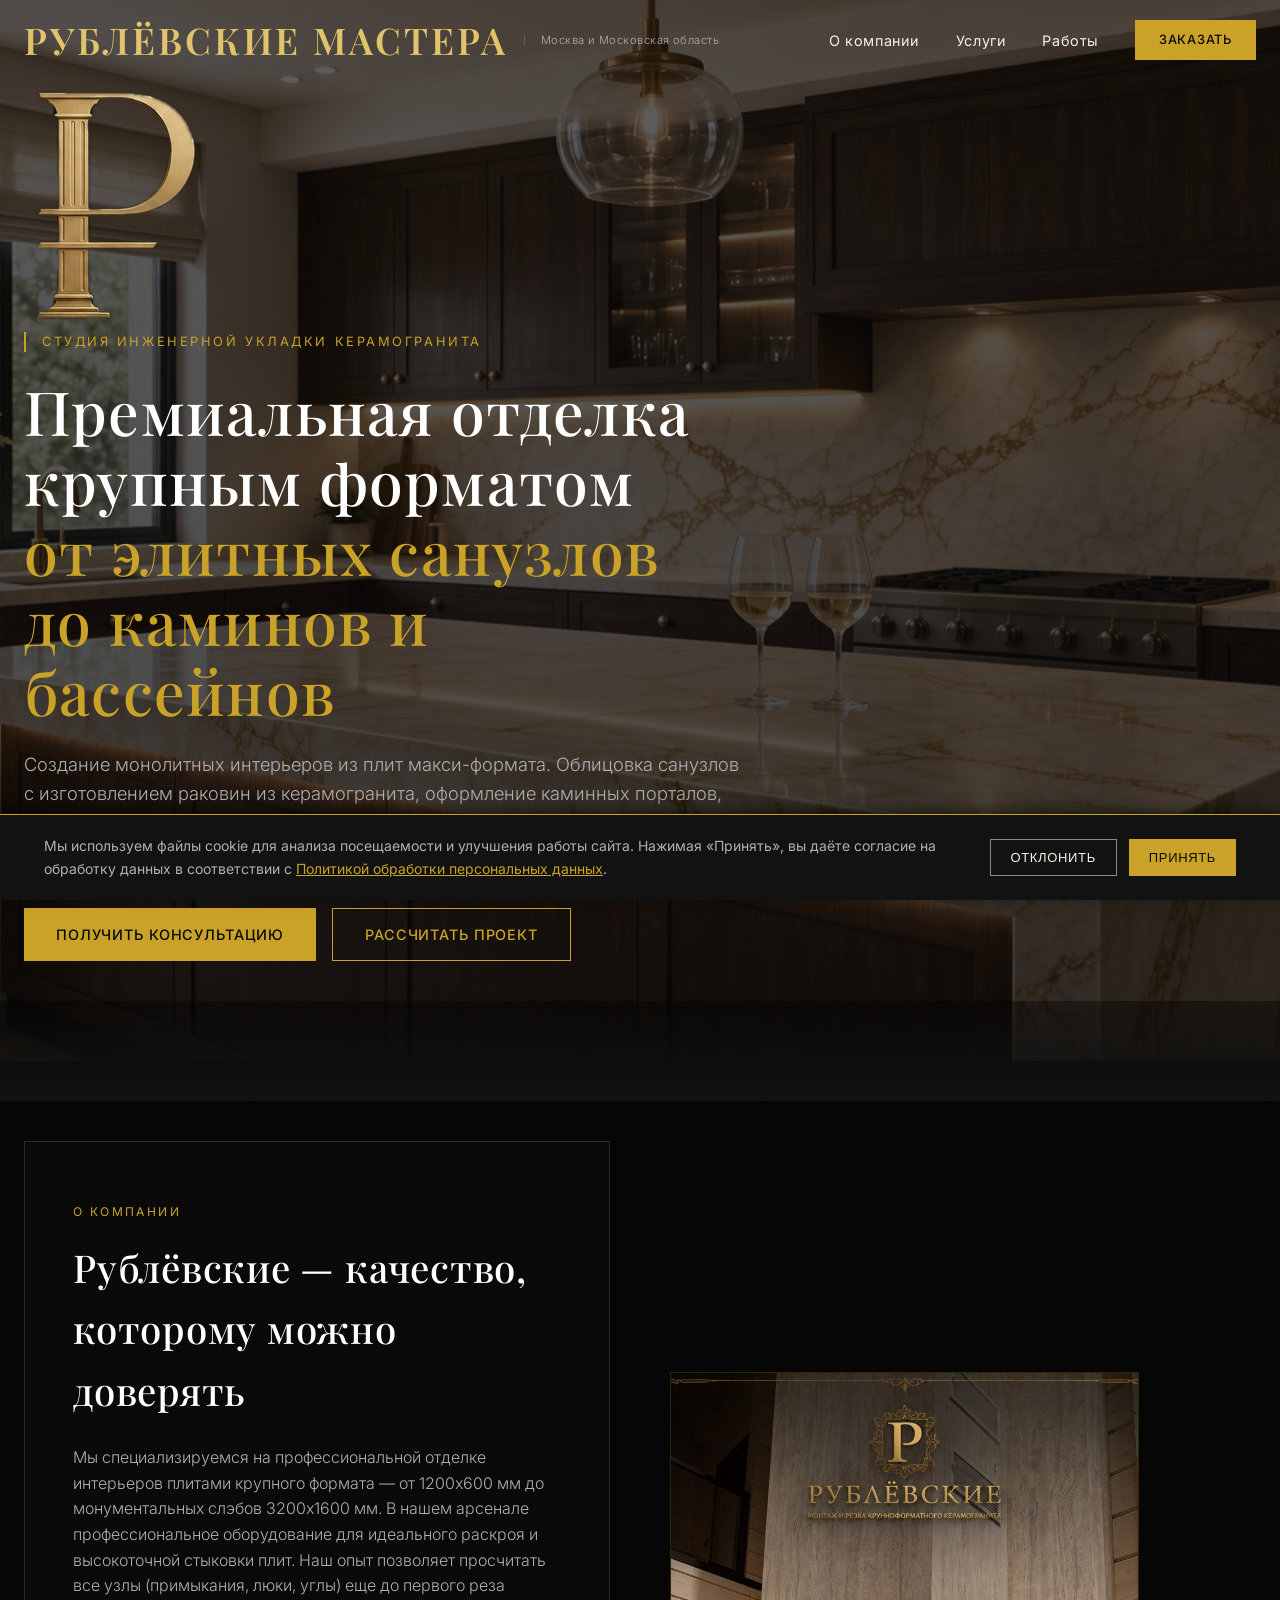
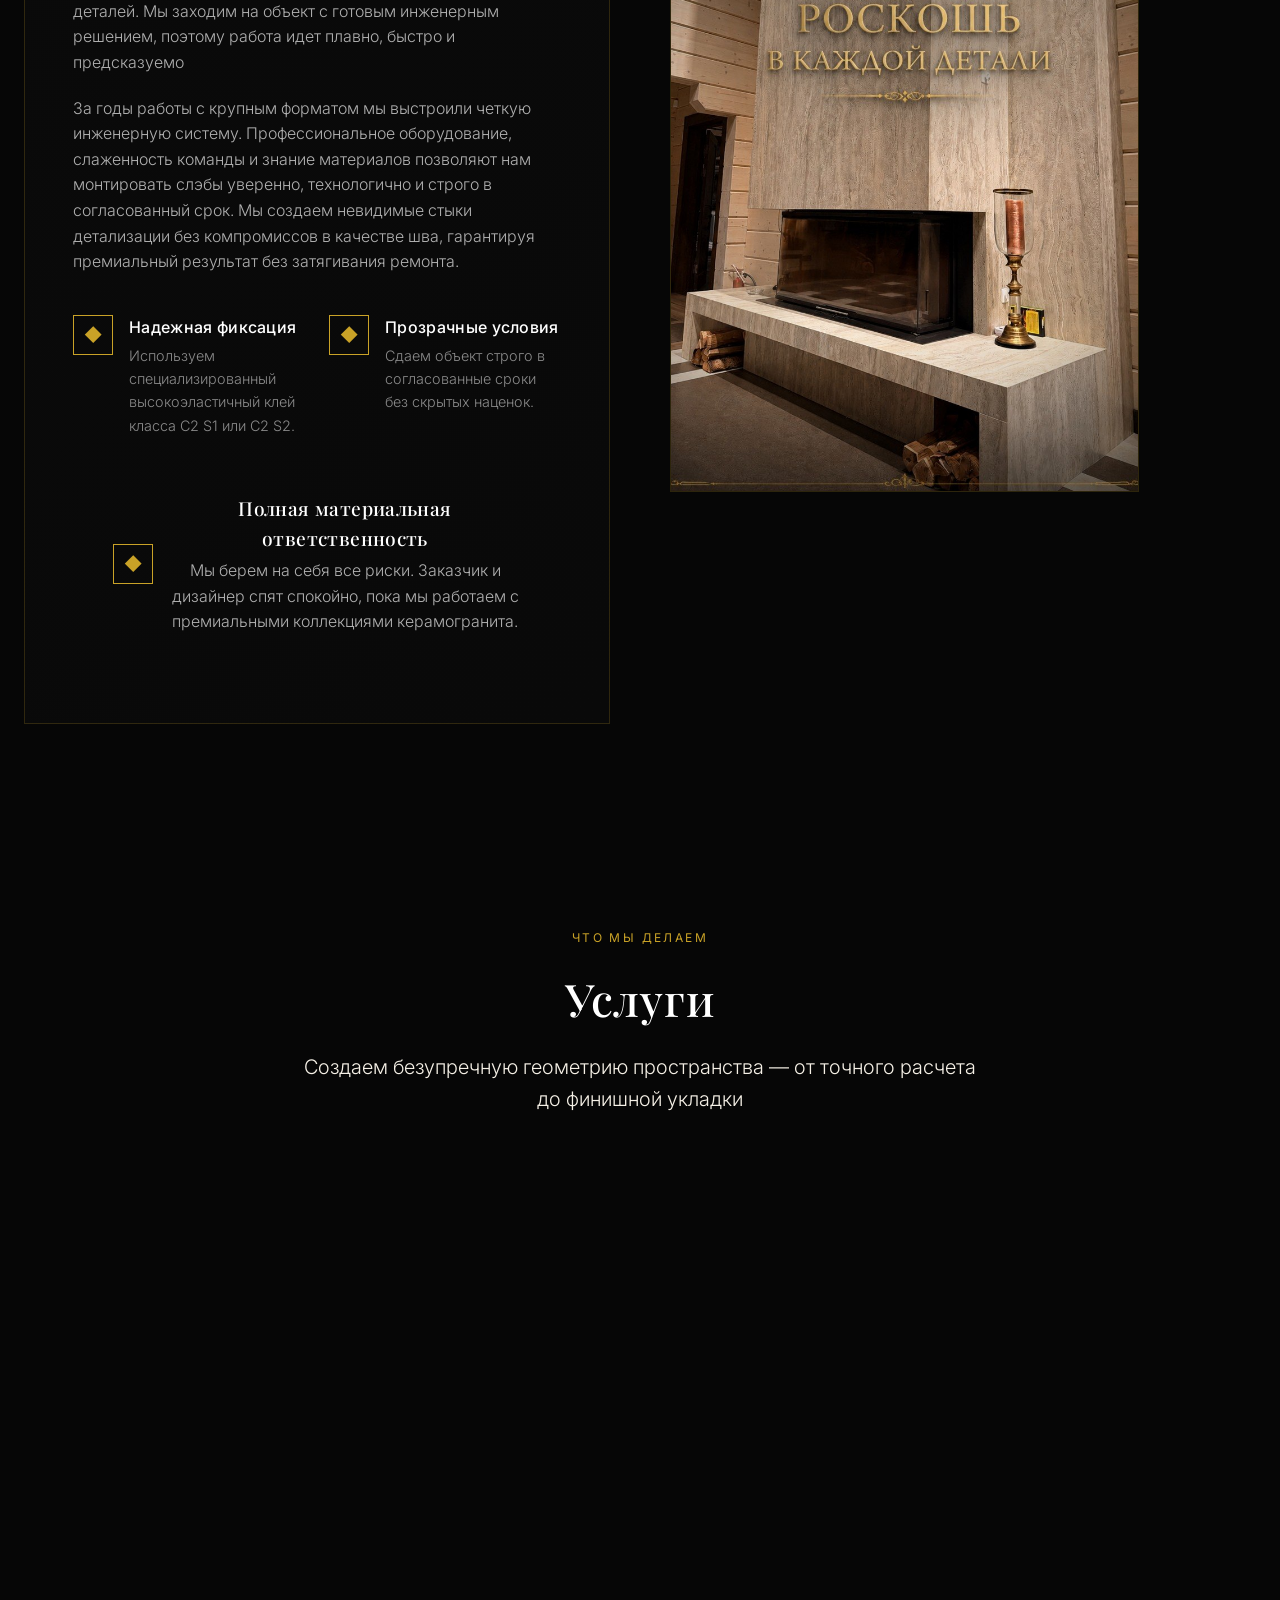
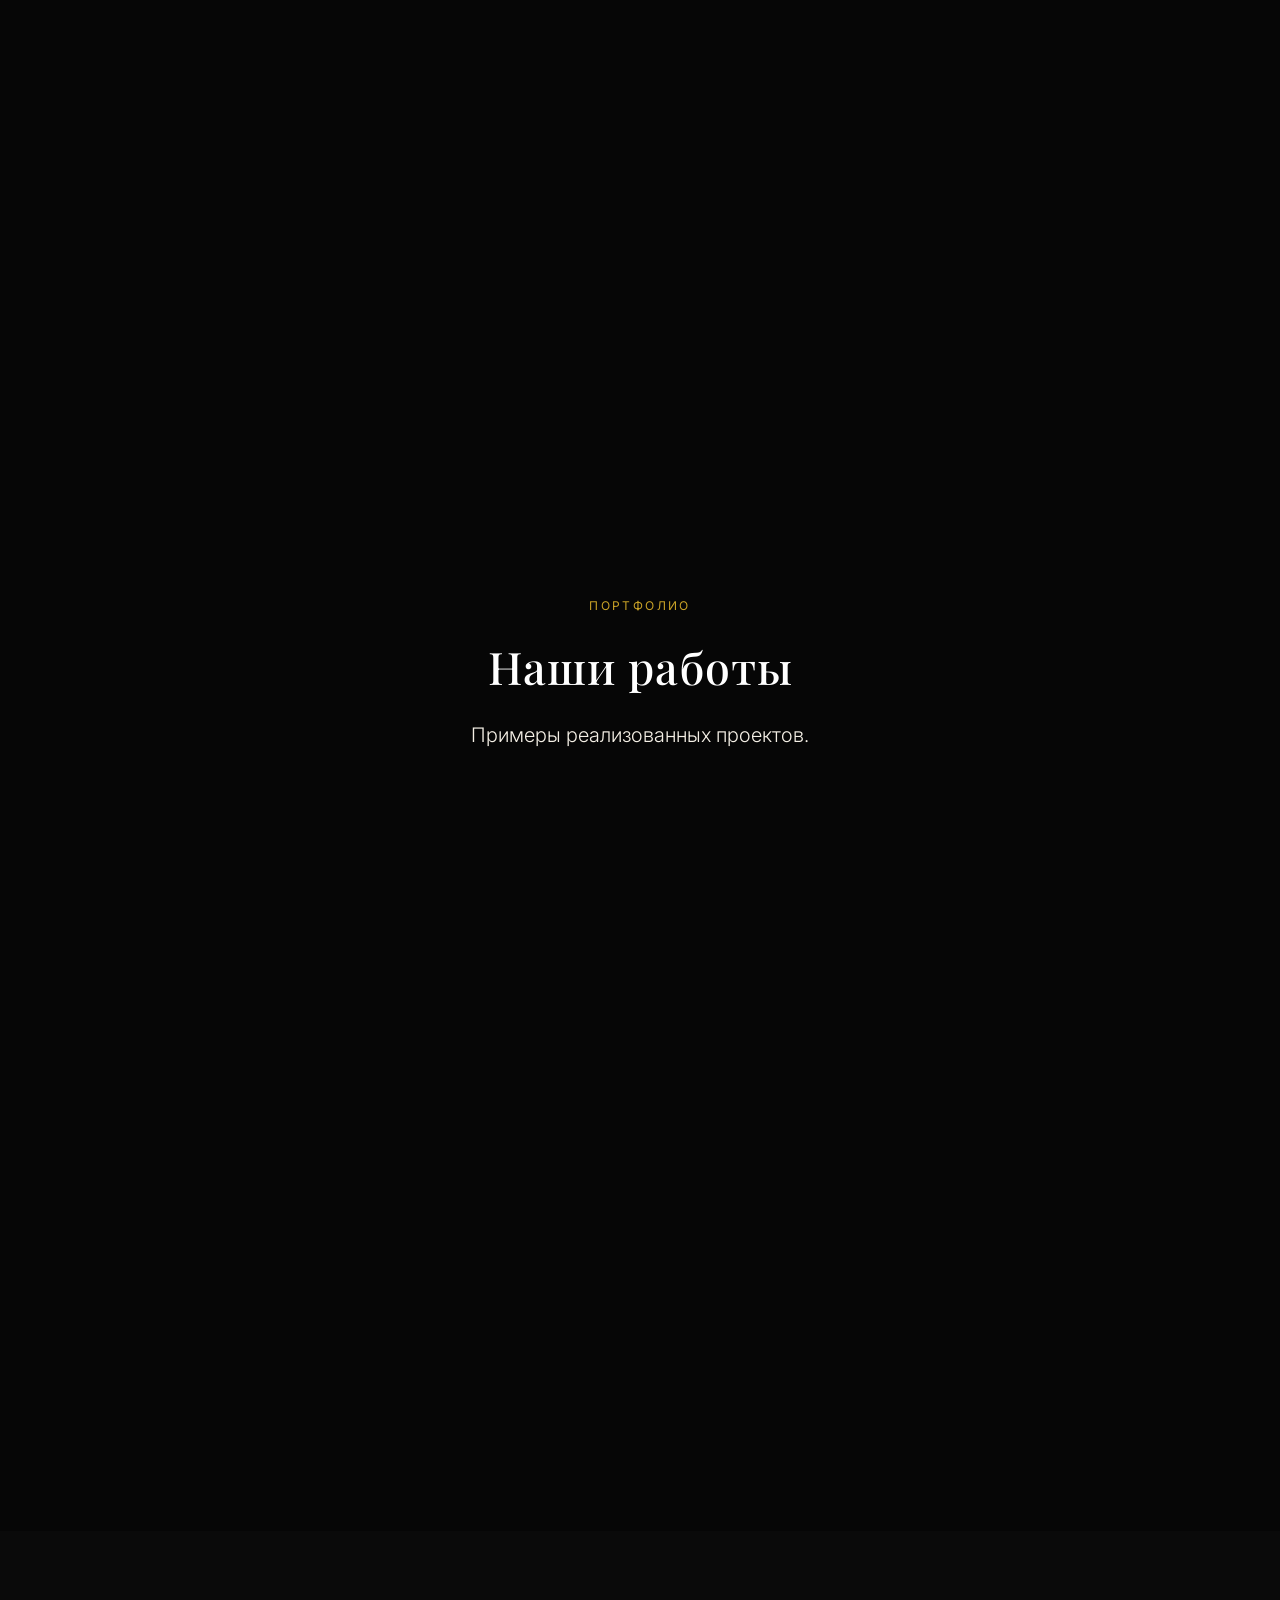
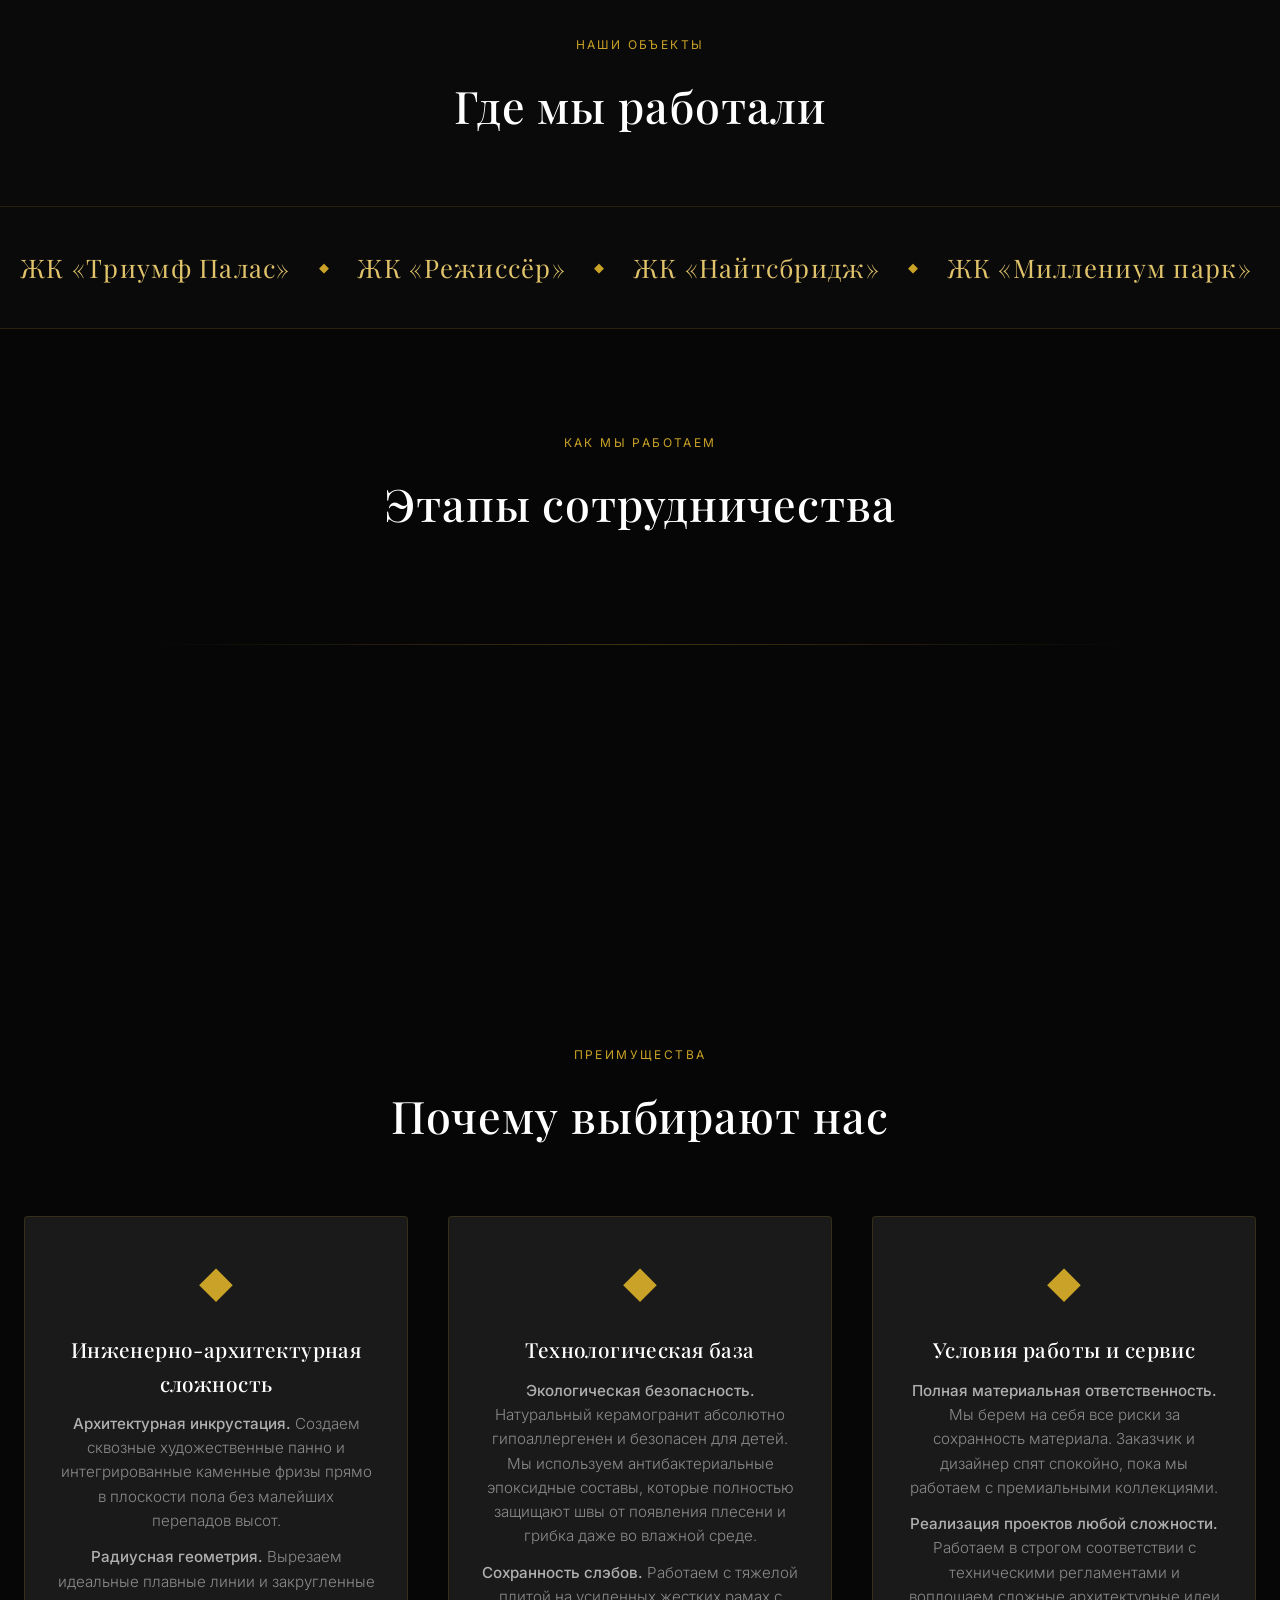
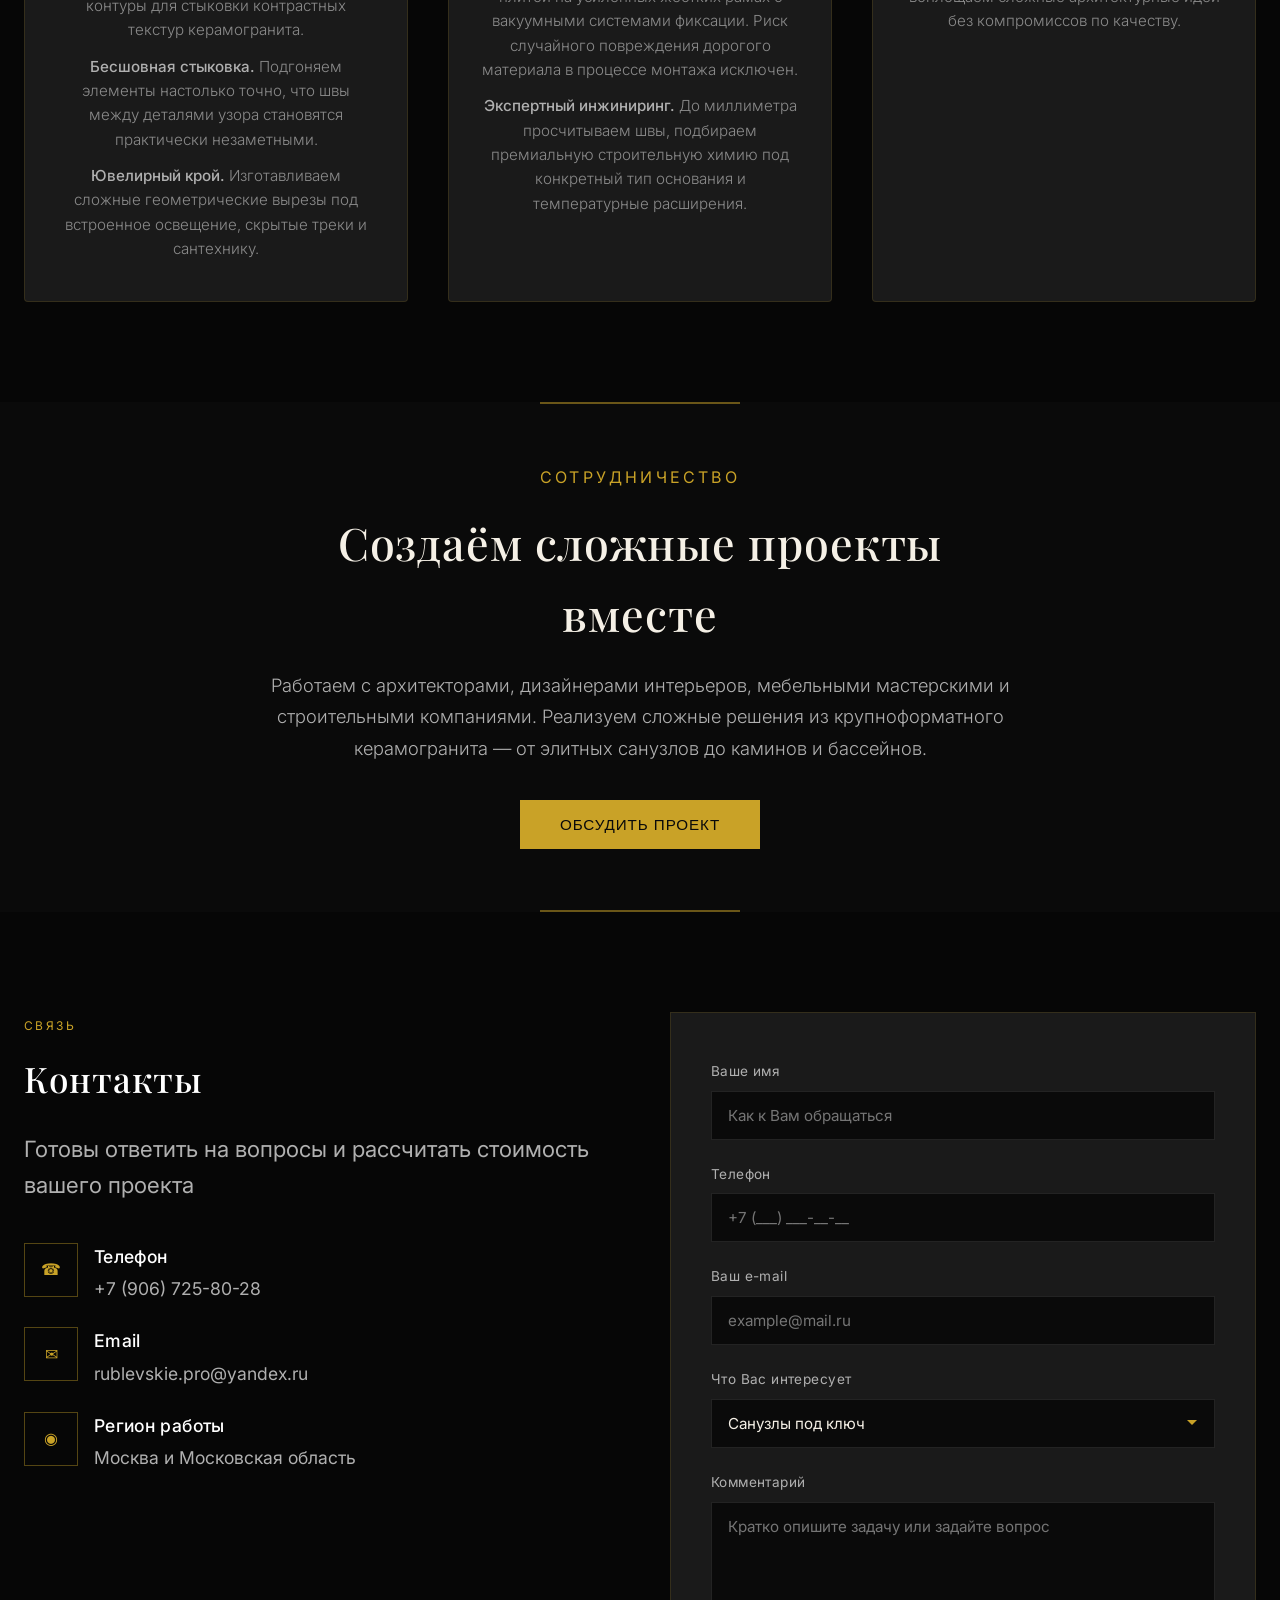
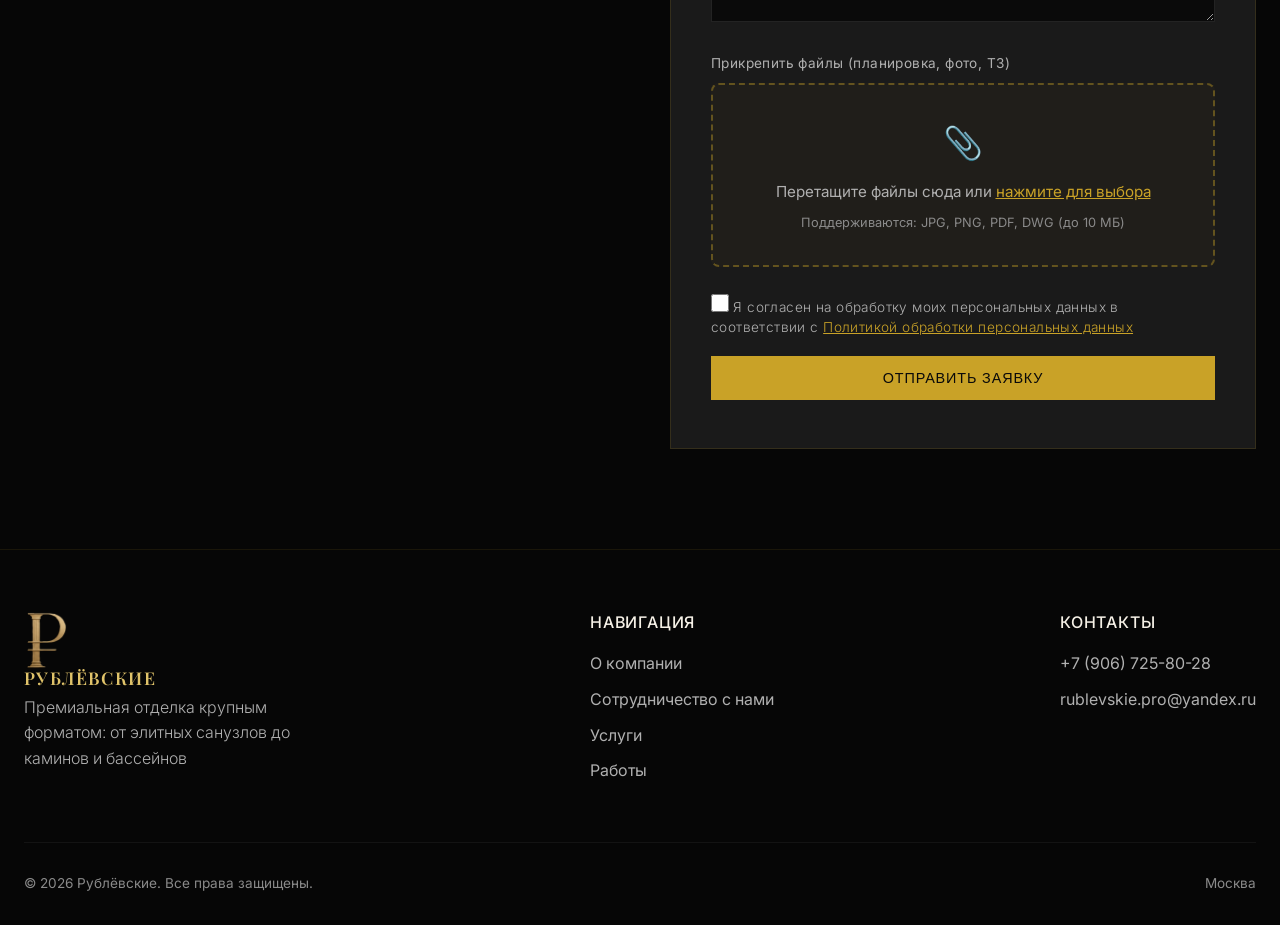
==== commit e9bdf983: "Add files via upload" ====
--- a/index.html
+++ b/index.html
@@ -1,10 +1,12 @@
 <!DOCTYPE html>
 <html lang="ru">
 <head>
+
+
     <meta charset="UTF-8">
     <meta name="viewport" content="width=device-width, initial-scale=1.0">
-    <title>Рублёвские — Столешницы из керамогранита с интегрированными технологиями</title>
-    <meta name="description" content="Премиальная резка керамогранита любой сложности. Столешницы с интегрированными варочными панелями, беспроводной зарядкой и другими технологиями. Москва.">
+    <title>Рублёвские мастера — Премиальная отделка крупным форматом от элитных санузлов до каминов и бассейнов</title>
+    <meta name="description" content="Премиальная отделка крупным форматом от элитных санузлов до каминов и бассейнов Москва.">
     <link rel="preconnect" href="https://fonts.googleapis.com">
     <link rel="preconnect" href="https://fonts.gstatic.com" crossorigin>
     <link href="https://fonts.googleapis.com/css2?family=Playfair+Display:wght@400;500;600;700&family=Inter:wght@300;400;500;600&display=swap" rel="stylesheet">
@@ -61,7 +63,7 @@
         /* отступ слева на первой секции */
         .container {
             width: 100%;
-            max-width: 1340px;
+            max-width: 1540px;
             margin: 0 auto;
             padding: 0 24px;
         }
@@ -303,6 +305,7 @@
             background-image: url('images/black-marble-texture-background.jpg');
             background-size: cover;
             background-position: center;
+            background-attachment: fixed;
         }
 
         .about::before {
@@ -434,6 +437,7 @@
             background-image: url('images/black-marble-texture-background.jpg');
             background-size: cover;
             background-position: center;
+            background-attachment: fixed;
             background-color: rgba(10, 10, 10, 0.85);
             overflow: hidden;
         }
@@ -541,6 +545,7 @@
             background-image: url('images/black-marble-texture-background.jpg');
             background-size: cover;
             background-position: center;
+            background-attachment: fixed;
             background-color: rgba(10, 10, 10, 0.85);
         }
 
@@ -573,16 +578,18 @@
         }
 
         .service-icon {
-            width: 56px;
-            height: 56px;
+            width: 140px;
+            height: 140px;
             margin: 0 auto 24px;
-            border: 1px solid var(--gold);
+          /*  border: 1px solid var(--gold); */
             display: flex;
             align-items: center;
             justify-content: center;
             color: var(--gold);
             font-size: 1.4rem;
         }
+
+
 
         .service-card h3 {
             font-size: 1.15rem;
@@ -604,6 +611,7 @@
             background-image: url('images/black-marble-texture-background.jpg');
             background-size: cover;
             background-position: center;
+            background-attachment: fixed;
             background-color: rgba(10, 10, 10, 0.85);
         }
 
@@ -807,6 +815,7 @@
             background-image: url('images/black-marble-texture-background.jpg');
             background-size: cover;
             background-position: center;
+            background-attachment: fixed;
             background-color: rgba(10, 10, 10, 0.85);
         }
 
@@ -879,6 +888,7 @@
             background-image: url('images/black-marble-texture-background.jpg');
             background-size: cover;
             background-position: center;
+            background-attachment: fixed;
             background-color: rgba(10, 10, 10, 0.85);
         }
 
@@ -968,12 +978,215 @@
             font-weight: 300;
         }
 
+
+
+        /* === Cooperation === */
+.cooperation-section {
+    background: linear-gradient(rgba(10, 10, 10, 0.55), rgba(10, 10, 10, 0.85)),
+                url('images/project-background-2.jpg') center/cover no-repeat;
+    background-attachment: fixed;
+    text-align: center;
+    padding: 63px 0;
+    position: relative;
+}
+
+.cooperation-section::before {
+    content: '';
+    position: absolute;
+    top: 0;
+    left: 50%;
+    width: 200px;
+    height: 2px;
+    background: var(--gold);
+    transform: translateX(-50%);
+    opacity: 0.5;
+}
+
+.cooperation-section::after {
+    content: '';
+    position: absolute;
+    bottom: 0;
+    left: 50%;
+    width: 200px;
+    height: 2px;
+    background: var(--gold);
+    transform: translateX(-50%);
+    opacity: 0.5;
+}
+
+.cooperation-container {
+    max-width: 800px;
+    margin: 0 auto;
+    padding: 0 24px;
+}
+
+.cooperation-label {
+    display: inline-block;
+    font-size: 1rem;
+    letter-spacing: 0.2em;
+    text-transform: uppercase;
+    color: var(--gold);
+    margin-bottom: 16px;
+}
+
+.cooperation-section h2 {
+    font-size: clamp(2rem, 4vw, 2.8rem);
+    color: var(--white-light);
+    margin-bottom: 20px;
+    font-family: 'Playfair Display', serif;
+}
+
+.cooperation-section p {
+    font-size: 1.15rem;
+    color: var(--gray-light);
+    margin-bottom: 36px;
+    font-weight: 300;
+    line-height: 1.7;
+}
+
+.cooperation-btn {
+    display: inline-flex;
+    align-items: center;
+    justify-content: center;
+    padding: 16px 40px;
+    font-size: 0.95rem;
+    font-weight: 500;
+    letter-spacing: 0.06em;
+    text-transform: uppercase;
+    background: var(--gold);
+    color: var(--black);
+    border: none;
+    cursor: pointer;
+    transition: all 0.3s ease;
+}
+
+.cooperation-btn:hover {
+    background: var(--gold-light);
+    transform: translateY(-2px);
+    box-shadow: 0 8px 24px rgba(201, 162, 39, 0.3);
+}
+
+/* === Модальное окно сотрудничества === */
+.cooperation-modal {
+    display: none;
+    position: fixed;
+    inset: 0;
+    background: rgba(10, 10, 10, 0.9);
+    backdrop-filter: blur(12px);
+    -webkit-backdrop-filter: blur(12px);
+    z-index: 9999;
+    align-items: center;
+    justify-content: center;
+    padding: 24px;
+}
+
+.cooperation-modal.active {
+    display: flex;
+}
+
+.cooperation-window {
+    background: var(--charcoal);
+    border: 1px solid rgba(201, 162, 39, 0.3);
+    border-radius: 16px;
+    width: 100%;
+    max-width: 600px;
+    padding: 48px 40px;
+    position: relative;
+    box-shadow: 0 20px 60px rgba(0, 0, 0, 0.6);
+    max-height: 90vh;
+    overflow-y: auto;
+}
+
+.cooperation-window h2 {
+    font-size: 1.8rem;
+    color: var(--white);
+    margin-bottom: 12px;
+    font-family: 'Playfair Display', serif;
+}
+
+.cooperation-window > p {
+    color: var(--gray-light);
+    font-size: 0.95rem;
+    margin-bottom: 28px;
+}
+
+.cooperation-window input,
+.cooperation-window textarea,
+.cooperation-window select {
+    width: 100%;
+    margin-bottom: 16px;
+    padding: 14px 16px;
+    background: var(--black);
+    border: 1px solid rgba(255, 255, 255, 0.1);
+    color: var(--cream);
+    font-family: 'Inter', sans-serif;
+    font-size: 0.95rem;
+    transition: border-color 0.3s ease;
+    outline: none;
+}
+
+.cooperation-window input:focus,
+.cooperation-window textarea:focus {
+    border-color: var(--gold);
+}
+
+.cooperation-window textarea {
+    min-height: 120px;
+    resize: vertical;
+}
+
+.cooperation-window button[type="submit"] {
+    width: 100%;
+    background: var(--gold);
+    color: var(--black);
+    border: none;
+    padding: 16px 40px;
+    font-size: 0.95rem;
+    font-weight: 500;
+    letter-spacing: 0.06em;
+    text-transform: uppercase;
+    cursor: pointer;
+    transition: all 0.3s ease;
+    margin-top: 8px;
+}
+
+.cooperation-window button[type="submit"]:hover {
+    background: var(--gold-light);
+    transform: translateY(-2px);
+    box-shadow: 0 8px 24px rgba(201, 162, 39, 0.3);
+}
+
+.close-modal {
+    position: absolute;
+    top: 16px;
+    right: 20px;
+    font-size: 2rem;
+    line-height: 1;
+    color: var(--gold);
+    cursor: pointer;
+    background: rgba(255, 255, 255, 0.05);
+    border-radius: 50%;
+    width: 44px;
+    height: 44px;
+    display: flex;
+    align-items: center;
+    justify-content: center;
+    transition: all 0.3s ease;
+}
+
+.close-modal:hover {
+    background: var(--gold);
+    color: var(--black);
+    transform: scale(1.1);
+}
+
         /* Contact */
         .contact {
             background: var(--dark);
             background-image: url('images/black-marble-texture-background.jpg');
             background-size: cover;
             background-position: center;
+            background-attachment: fixed;
             background-color: rgba(10, 10, 10, 0.85);
         }
 
@@ -990,11 +1203,11 @@
         }
 
         .contact-info > p {
-              color: var(--gray-light);  
-         font-size: 1.2rem;          /* было по умолчанию — стало крупнее */
-         font-weight: 400;           /* чуть насыщеннее */
-         max-width: 600px;           /* чтобы текст не растягивался */
-         margin-bottom: 40px;
+            font-size: 1.4rem;        /* делаем крупнее */
+    color: var(--gray-light);      /* делаем ярко-белым */
+    font-weight: 400;         /* чуть насыщеннее */
+    max-width: 600px;         /* чуть шире */
+    margin-bottom: 40px;
         }
 
         .contact-details {
@@ -1010,8 +1223,8 @@
         }
 
         .contact-item .icon {
-            width: 44px;
-            height: 44px;
+            width: 54px;
+            height: 54px;
             border: 1px solid rgba(201, 162, 39, 0.4);
             display: flex;
             align-items: center;
@@ -1021,7 +1234,7 @@
         }
 
         .contact-item h4 {
-            font-size: 0.95rem;
+            font-size: 1.1rem;
             color: var(--white);
             margin-bottom: 4px;
             font-family: 'Inter', sans-serif;
@@ -1031,7 +1244,6 @@
         .contact-item p, .contact-item a {
             color: var(--gray-light);
             font-size: 1.1rem;
-            font-weight: 400; 
         }
 
         .contact-item a:hover {
@@ -1096,6 +1308,7 @@
             background-image: url('images/black-marble-texture-background.jpg');
             background-size: cover;
             background-position: center;
+            background-attachment: fixed;
             background-color: rgba(10, 10, 10, 0.9);
         }
 
@@ -1121,15 +1334,15 @@
         }
 
         .footer-desc {
-            color: var(--gray);
-            font-size: 0.9rem;
+            color: var(--gray-light);
+            font-size: 1rem;
             max-width: 280px;
             font-weight: 300;
         }
 
         .footer-nav h4 {
-            font-size: 0.9rem;
-            color: var(--white);
+            font-size: 1rem;
+            color: var(--white-light);
             margin-bottom: 16px;
             font-family: 'Inter', sans-serif;
             font-weight: 500;
@@ -1222,6 +1435,43 @@
             .btn {
                 width: 100%;
             }
+    /* === НАШИ ДОБАВЛЕННЫЕ ПРАВИЛА === */
+
+    /* Услуги на мобильных — 1 колонка */
+    .services-grid-top,
+    .services-grid-bottom {
+        grid-template-columns: 1fr !important;
+        max-width: 100% !important;
+    }
+
+    /* Hero на мобильных */
+    .hero h1 {
+        font-size: 2rem;
+    }
+    .hero p {
+        font-size: 1rem;
+    }
+    .hero-buttons {
+        flex-direction: column;
+        gap: 12px;
+    }
+    .hero-buttons .btn {
+        width: 100%;
+    }
+
+    /* Cookie-баннер на мобильных */
+    #cookie-banner > div {
+        flex-direction: column;
+        align-items: flex-start;
+    }
+    #cookie-banner > div > div {
+        width: 100%;
+        justify-content: space-between;
+    }
+    #cookie-banner button {
+        flex: 1;
+    }
+
         }
 
         /* Mobile nav */
@@ -1378,6 +1628,17 @@
     font-size: 0.95rem;
     font-weight: 300;
     line-height: 1.6;
+    text-align: center;
+    margin-bottom: 12px;
+}
+
+.why-item p:last-child {
+    margin-bottom: 0;
+}
+
+.why-item p strong {
+    color: var(--gray-light);
+    font-weight: 500;
 }
 
 
@@ -1417,7 +1678,38 @@
     color: var(--gray-light);
 }
 
-/* === Drag & Drop зона === */
+/* === Затемнение фона для всего сайта (без расползания) === */
+
+/* Для всех секций с фоновым изображением */
+.about,
+.technologies,
+.services,
+.portfolio,
+.process,
+.why-us,
+.contact,
+footer {
+    background-blend-mode: overlay;      /* или multiply — попробуйте оба */
+    background-color: rgba(0, 0, 0, 0.4);  /* ← регулируйте затемнение */
+}
+
+    .feature-full-width p {
+        font-size: 1rem;
+        max-width: 700px;
+        margin: 0 auto;
+        color: var(--gray-light);
+    }
+
+    /* Увеличиваем иконки в секции Услуги */
+    .service-icon img {
+        width: 170px;
+        height: 170px;
+        object-fit: contain;
+        display: block;
+    }
+
+
+    /* === Drag & Drop зона === */
 .drop-zone {
     border: 2px dashed rgba(201, 162, 39, 0.4);
     border-radius: 8px;
@@ -1434,79 +1726,291 @@
     background: rgba(201, 162, 39, 0.08);
 }
 
-.drop-zone-icon {
-    font-size: 2rem;
-    display: block;
-    margin-bottom: 12px;
-}
-
-.drop-zone-text {
+.drop-zone-icon { font-size: 2rem; display: block; margin-bottom: 12px; }
+.drop-zone-text { color: var(--gray-light); font-size: 0.95rem; margin-bottom: 8px; }
+.drop-zone-text span { color: var(--gold); text-decoration: underline; }
+.drop-zone-hint { color: var(--gray); font-size: 0.8rem; margin: 0; }
+.file-list { margin-top: 12px; }
+.file-item {
+    display: flex; justify-content: space-between; align-items: center;
+    padding: 8px 12px; background: var(--black);
+    border: 1px solid rgba(201, 162, 39, 0.2); border-radius: 4px;
+    margin-bottom: 8px; font-size: 0.85rem; color: var(--gray-light);
+}
+.file-item .file-size { color: var(--gray); font-size: 0.75rem; margin-left: 8px; }
+.file-item .file-remove { color: var(--gold); cursor: pointer; font-size: 1.2rem; line-height: 1; padding: 0 4px; }
+.file-item .file-remove:hover { color: #ff6b6b; }
+
+/* === Чек-бокс согласия === */
+.policy-agree-group {
+    margin: 18px 0;
+}
+
+.policy-agree-label {
+    display: flex;
+    align-items: flex-start;
+    gap: 10px;
+    cursor: pointer;
+    line-height: 1.5;
+}
+
+.policy-agree-label input[type="checkbox"] {
+    width: 18px;
+    height: 18px;
+    margin: 3px 0 0 0;
+    flex-shrink: 0;
+    cursor: pointer;
+    accent-color: var(--gold);
+}
+
+.policy-agree-text {
+    font-size: 0.85rem;
     color: var(--gray-light);
-    font-size: 0.95rem;
-    margin-bottom: 8px;
-}
-
-.drop-zone-text span {
+    font-weight: 300;
+}
+
+.policy-agree-text a {
     color: var(--gold);
     text-decoration: underline;
-}
-
-.drop-zone-hint {
-    color: var(--gray);
+    transition: color 0.3s ease;
+}
+
+.policy-agree-text a:hover {
+    color: var(--gold-light);
+    text-decoration: none;
+}
+
+
+/* --- Секция «Объекты» — бегущая строка --- */
+
+.objects-marquee {
+    background: var(--dark);
+    background-image: url('images/black-marble-texture-background.jpg');
+    background-size: cover;
+    background-position: center;
+    background-attachment: fixed;
+    background-color: rgba(10, 10, 10, 0.85);
+    padding-bottom: 0;
+}
+
+.marquee {
+    overflow: hidden;
+    white-space: nowrap;
+    padding: 40px 0;
+    border-top: 1px solid rgba(201, 162, 39, 0.15);
+    border-bottom: 1px solid rgba(201, 162, 39, 0.15);
+    margin-top: 40px;
+}
+
+.marquee-track {
+    display: inline-block;
+    animation: marquee 40s linear infinite;
+}
+
+.marquee-track span {
+    display: inline-block;
+    font-family: 'Playfair Display', serif;
+    font-size: 1.6rem;
+    color: var(--gold-light);
+    letter-spacing: 0.05em;
+    padding: 0 20px;
+    vertical-align: middle;
+}
+
+.marquee-track .dot {
     font-size: 0.8rem;
-    margin: 0;
-}
-
-.file-list {
-    margin-top: 12px;
-}
-
-.file-item {
-    display: flex;
-    justify-content: space-between;
-    align-items: center;
-    padding: 8px 12px;
-    background: var(--black);
-    border: 1px solid rgba(201, 162, 39, 0.2);
-    border-radius: 4px;
-    margin-bottom: 8px;
-    font-size: 0.85rem;
-    color: var(--gray-light);
-}
-
-.file-item .file-size {
-    color: var(--gray);
-    font-size: 0.75rem;
-    margin-left: 8px;
-}
-
-.file-item .file-remove {
     color: var(--gold);
-    cursor: pointer;
-    font-size: 1.2rem;
-    line-height: 1;
     padding: 0 4px;
 }
 
-.file-item .file-remove:hover {
-    color: #ff6b6b;
-}
-
-/* === Затемнение фона для всего сайта (без расползания) === */
-
-.about,
-.technologies,
-.services,
-.portfolio,
-.process,
-.why-us,
-.contact,
-footer {
-    background-attachment: fixed;        /* ← ДОБАВЬ ЭТУ СТРОКУ */
-    background-blend-mode: overlay;
-    background-color: rgba(0, 0, 0, 0.4);
-}
-
+@keyframes marquee {
+    0% { transform: translateX(0); }
+    100% { transform: translateX(-50%); }
+}
+
+@media (max-width: 768px) {
+    .marquee-track span {
+        font-size: 1.1rem;
+        padding: 0 12px;
+    }
+
+        /* Услуги на мобильных — 1 колонка */
+    .services-grid-top,
+    .services-grid-bottom {
+        grid-template-columns: 1fr !important;
+        max-width: 100% !important;
+    }
+
+    /* Hero на мобильных */
+    .hero h1 {
+        font-size: 2rem;
+    }
+    .hero p {
+        font-size: 1rem;
+    }
+    .hero-buttons {
+        flex-direction: column;
+        gap: 12px;
+    }
+    .hero-buttons .btn {
+        width: 100%;
+    }
+
+    /* Cookie-баннер на мобильных */
+    #cookie-banner > div {
+        flex-direction: column;
+        align-items: flex-start;
+    }
+    #cookie-banner > div > div {
+        width: 100%;
+        justify-content: space-between;
+    }
+    #cookie-banner button {
+        flex: 1;
+    }
+}
+
+/* ==========================================
+   ГЛОБАЛЬНАЯ МОБИЛЬНАЯ АДАПТАЦИЯ (ДОБАВЛЕНО)
+   ========================================== */
+
+@media (max-width: 768px) {
+    /* 1. Убираем горизонтальный скролл и дергания */
+    html, body {
+        overflow-x: hidden;
+        width: 100%;
+        max-width: 100vw;
+    }
+
+    /* 2. Отключаем параллакс (на iOS он часто ломает верстку) */
+    .about, .technologies, .services, .portfolio, .process, .why-us, .contact, footer {
+        background-attachment: scroll !important;
+        background-position: center !important;
+    }
+    .hero {
+        background-attachment: scroll !important;
+    }
+
+    /* 3. Увеличиваем отступы по бокам, чтобы текст не лип к краям */
+    .container {
+        padding: 0 16px !important;
+    }
+
+    /* 4. Делаем все сетки в одну колонку */
+    .about-grid,
+    .tech-cards,
+    .portfolio-grid,
+    .process-steps,
+    .why-grid,
+    .contact-grid,
+    .footer-top {
+        display: flex !important;
+        flex-direction: column !important;
+        gap: 24px !important;
+    }
+
+    /* Услуги: принудительно в одну колонку */
+    .services-grid-top,
+    .services-grid-bottom {
+        display: flex !important;
+        flex-direction: column !important;
+        max-width: 100% !important;
+        margin: 0 auto !important;
+        gap: 16px !important;
+    }
+
+    /* Карточки услуг на всю ширину */
+    .service-card {
+        width: 100% !important;
+        box-sizing: border-box;
+    }
+
+    /* 5. Шрифты и заголовки: делаем аккуратнее */
+    h1 { font-size: 2rem !important; line-height: 1.2 !important; }
+    h2 { font-size: 1.6rem !important; }
+    .hero h1 { font-size: 2.2rem !important; }
+    .section-header h2 { font-size: 1.8rem !important; }
+    .section-header p { font-size: 1.05rem !important; }
+
+    /* 6. Кнопки: делаем крупными и на всю ширину */
+    .btn, .cooperation-btn {
+        width: 100% !important;
+        padding: 16px !important;
+        font-size: 1rem !important;
+        box-sizing: border-box;
+        text-align: center;
+    }
+    .hero-buttons {
+        flex-direction: column;
+        gap: 12px;
+        width: 100%;
+    }
+
+    /* 7. Формы: крупные поля для пальцев */
+    .form-group input,
+    .form-group textarea,
+    .form-group select {
+        font-size: 16px !important; /* Важно: 16px предотвращает зум в iOS при нажатии */
+        padding: 16px !important;
+        min-height: 52px !important;
+    }
+    .form-group label {
+        font-size: 0.95rem !important;
+    }
+    
+    /* Кнопка отправки формы */
+    .contact-form button[type="submit"] {
+        padding: 18px !important;
+        font-size: 1rem !important;
+    }
+
+    /* 8. Загрузка файлов (Drop Zone) */
+    .drop-zone {
+        padding: 24px 16px !important;
+    }
+    .drop-zone-text { font-size: 0.9rem !important; }
+
+    /* 9. Лайтбокс (Галерея) — чтобы было удобно закрывать */
+    .lightbox-close {
+        top: 10px !important;
+        right: 10px !important;
+        font-size: 2rem !important;
+        width: 44px !important;
+        height: 44px !important;
+    }
+    .lightbox-frame {
+        padding: 12px !important;
+    }
+    .lightbox-nav {
+        width: 40px !important;
+        height: 40px !important;
+        font-size: 1.5rem !important;
+    }
+
+    /* 10. Модальное окно сотрудничества */
+    .cooperation-window {
+        padding: 24px 16px !important;
+        width: 95% !important;
+    }
+    .close-modal {
+        top: 10px !important;
+        right: 10px !important;
+    }
+
+    /* 11. Бегущая строка (Объекты) */
+    .marquee-track span {
+        font-size: 1.1rem !important;
+        padding: 0 10px !important;
+    }
+}
+
+/* Для очень маленьких экранов (iPhone SE и т.д.) */
+@media (max-width: 375px) {
+    h1 { font-size: 1.7rem !important; }
+    .hero h1 { font-size: 1.8rem !important; }
+    .section-header h2 { font-size: 1.5rem !important; }
+    .btn { font-size: 0.9rem !important; }
+}
     </style>
 
      <link rel="icon" href="images/favicon.ico" type="image/x-icon">
@@ -1516,8 +2020,8 @@
     <!-- Header -->
 <header id="header">
     <div class="container header-inner">
-        <a href="#" class="logo" aria-label="Рублёвские — на главную">
-            <span class="logo-word">Рублёвские</span>
+        <a href="#" class="logo" aria-label="Рублёвские мастера — на главную">
+            <span class="logo-word">Рублёвские мастера</span>
             <span class="logo-location">Москва и Московская область</span>
         </a>
         <nav>
@@ -1539,6 +2043,7 @@
         <a href="#services">Услуги</a>
         <a href="#portfolio">Работы</a>
         <a href="#contact">Контакты</a>
+        <a href="#contact" class="btn btn-gold" style="padding: 14px 32px; font-size: 0.9rem;">Заказать</a>
     </div>
 
     <!-- Hero -->
@@ -1565,7 +2070,7 @@
         <div class="about-grid">
             <div class="about-text">
                 <div class="section-label">О компании</div>
-                <h2>Рублёвские — качество<br>которому можно доверять</h2>
+                <h2>Рублёвские — качество,<br>которому можно доверять</h2>
                 <p>Мы специализируемся на профессиональной отделке интерьеров плитами крупного формата — от 1200х600 мм до монументальных слэбов 3200х1600 мм. В нашем арсенале профессиональное оборудование для идеального раскроя и высокоточной стыковки плит. Наш опыт позволяет просчитать все узлы
 (примыкания, люки, углы) еще до первого реза деталей. Мы заходим на объект с
 готовым инженерным решением, поэтому работа идет плавно, быстро и
@@ -1662,7 +2167,7 @@
     </section> 
 
     
-        <!-- Services -->
+    <!-- Services -->
 <section class="services" id="services">
     <div class="container">
         <div class="section-header">
@@ -1674,12 +2179,14 @@
         <!-- Первый ряд: 2 плашки по центру -->
         <div class="services-grid-top" style="display: grid; grid-template-columns: 1fr 1fr; gap: 24px; max-width: 800px; margin: 0 auto 24px;">
             <div class="service-card">
-                <div class="service-icon">✂</div>
+                <div class="service-icon">
+    <img src="images/icons/shower.png" alt="Санузлы" style="width: 180px; height: 180px;">
+</div>
                 <h3>Санузлы под ключ</h3>
                 <p>Комплексная облицовка ванных комнат макси-форматом. Идеальный запил углов под 45°, скрытые люки и невидимые стыки детализации</p>
             </div>
             <div class="service-card">
-                <div class="service-icon">◈</div>
+                <div class="service-icon"><img src="images/icons/fireplace.png" alt="Камины" style="width: 200px; height: 200px;"></div>
                 <h3>Камины и зоны SPA</h3>
                 <p>Профессиональная облицовка монументальных каминных порталов, колонн, оконных откосов и чаш бассейнов с гарантией надежной фиксации.</p>
             </div>
@@ -1688,17 +2195,17 @@
         <!-- Второй ряд: 3 плашки по центру -->
         <div class="services-grid-bottom" style="display: grid; grid-template-columns: 1fr 1fr 1fr; gap: 24px; margin: 0 auto;">
             <div class="service-card">
-                <div class="service-icon">▣</div>
+                <div class="service-icon"><img src="images/icons/countertop.png" alt="Кухонные острова и столешницы" style="width: 160px; height: 160px;"></div>
                 <h3>Кухонные острова и столешницы</h3>
                 <p>Бесшовные короба из макси-плит с непрерывным ходом прожилок материала до самого пола. Гарантируем идеальную геометрию стыков плоскостей, а также скрытый монтаж варочных панелей, моек и инженерных узлов</p>
             </div>
             <div class="service-card">
-                <div class="service-icon">◇</div>
+                <div class="service-icon"><img src="images/icons/floor.png" alt="Полы и прихожие" style="width: 120px; height: 120px;"></div>
                 <h3>Полы и прихожие</h3>
                 <p>Бесшовная укладка плит от 900х900 мм до 3200х1600 мм. Сборка сложных напольных ковров и точное совпадение рисунка текстуры.</p>
             </div>
             <div class="service-card">
-                <div class="service-icon">✦</div>
+                <div class="service-icon"><img src="images/icons/sink.png" alt="Изготовление раковин" style="width: 120px; height: 120px;"></div>
                 <h3>Изготовление раковин</h3>
                 <p>Проектирование и сборка дизайнерских интегрированных раковин из керамогранита точно в цвет и текстуру стен вашего санузла</p>
             </div>
@@ -1721,9 +2228,9 @@
 <div class="portfolio-item"
      data-title="Санузлы из керамогранита"
      data-desc="Облицовка душевых кабин макси-форматом и изготовление интегрированных поддонов из керамогранита."
-     data-images="images/toilet-1.jpg, images/toilet-2.jpg, images/toilet-3.jpg, images/toilet-4.jpg, images/toilet-5.jpg, images/toilet-6.jpg"
+     data-images="images/toilet-1.jpg, images/toilet-2.jpg, images/toilet-3.jpg, images/toilet-4.jpg, images/toilet-5.jpg, images/toilet-6.jpg, images/toilet-7.jpg, images/toilet-8.jpg, images/toilet-9.jpg, images/toilet-10.jpg, images/toilet-11.jpg, images/toilet-12.jpg, images/toilet-13.jpg, images/toilet-14.jpg, images/toilet-15.jpg, images/toilet-16.jpg, images/toilet-17.jpg, images/toilet-18.jpg, images/toilet-19.jpg, images/toilet-20.jpg, images/toilet-21.jpg, images/toilet-22.jpg, images/toilet-23.jpg, images/toilet-24.jpg,"
      data-captions="Облицовка душевых кабин макси-форматом и изготовление интегрированных поддонов из керамогранита, Монтаж скрытых ревизионных люков и точная центровка сантехники относительно швов плиты, Безупречная геометрия роскошных ванных комнат и невидимые стыки детализации, Комплексная облицовка зон умывания с изготовлением бесшовных раковин в тон стен, Создание эффекта единого монолитного полотна в интерьерах любой конструктивной сложности, Формирование целостного пространства с непрерывным ходом природного рисунка текстуры">
-    <img src="images/toilet-1.jpg" alt="Туалетные и ванные комнаты из керамогранита">
+    <img src="images/toilet-2.jpg" alt="Туалетные и ванные комнаты из керамогранита">
     <div class="portfolio-overlay">
         <h4>Санузлы из керамогранита</h4>
         <p>Искусство приватной роскоши</p>
@@ -1735,7 +2242,7 @@
 <div class="portfolio-item"
      data-title="Камины из керамогранита"
      data-desc="Мастерство, проверенное временем. Качество — в каждой детали"
-     data-images="images/fireplace-1.jpg, images/fireplace-2.jpg, images/fireplace-3.jpg, images/fireplace-4.jpg, images/fireplace-5.jpg, images/fireplace-6.jpg, images/fireplace-7.jpg, images/fireplace-8.jpg"
+     data-images="images/fireplace-1.jpg, images/fireplace-2.jpg, images/fireplace-3.jpg, images/fireplace-4.jpg, images/fireplace-5.jpg, images/fireplace-6.jpg, images/fireplace-7.jpg, images/fireplace-8.jpg, images/fireplace-9.jpg, images/fireplace-10.jpg"
      data-captions="Камины в стиле лофт, Безупречная геометрия сложных архитектурных элементов. Высота камина 6.5 метров, Высокоточная стыковка плит крупного формата и непрерывный вертикальный рисунок прожилок, Облицовка камина керамогранитом. Высота камина 8 метров, Непрерывный ход прожилок материала и ювелирная сквозная резка керамогранита под вентиляционные каналы, Облицовка каминного портала крупноформатным керамогранитом, Монтаж камина из слэбов с бесшовной стыковкой, Декоративная отделка камина керамогранитом">
     <img src="images/fireplace-5.jpg" alt="Камины">
     <div class="portfolio-overlay">
@@ -1762,7 +2269,7 @@
             <div class="portfolio-item"
                  data-title="Кухонные острова и столешницы"
                  data-desc="Создаём премиальные конструкции под ваш интерьер"
-                 data-images="images/island-1.jpg, images/island-2.jpg, images/island-3.jpg, images/island-4.jpg, images/island-5.jpg, images/island-6.jpg, images/island-7.jpg, images/island-8.jpg">
+                 data-images="images/island-1.jpg, images/island-2.jpg, images/island-3.jpg, images/island-4.jpg, images/island-5.jpg, images/island-6.jpg, images/island-7.jpg, images/island-8.jpg, images/island-9.jpg, images/island-10.jpg">
                 <img src="images/island-2.jpg" alt="Изящные кухонные острова">
                 <div class="portfolio-overlay">
                     <h4>Кухонные острова и столешницы</h4>
@@ -1788,14 +2295,62 @@
             <div class="portfolio-item"
                  data-title="Изготовление раковин из керамогранита"
                  data-desc="Сложная геометрия"
-                 data-images="https://images.unsplash.com/photo-1600566753086-00f18fb6b3ea?w=1400&q=80">
-                <img src="https://images.unsplash.com/photo-1600566753086-00f18fb6b3ea?w=800&q=80" alt="Остров с мойкой">
+                 data-images="images/sink-1.jpg, images/sink-2.jpg, images/sink-3.jpg, images/sink-4.jpg, images/sink-5.jpg, images/sink-6.jpg, images/sink-7.jpg, images/sink-8.jpg, images/sink-9.jpg, images/sink-10.jpg, images/sink-11.jpg, images/sink-12.jpg, images/sink-13.jpg, images/sink-14.jpg">
+                <img src="images/sink-1.jpg" alt="Остров с мойкой">
                 <div class="portfolio-overlay">
                     <h4>Изготовление раковин из керамогранита</h4>
                     <p>Сложная геометрия</p>
                     <span class="lightbox-hint">Смотреть альбом →</span>
                 </div>
             </div>
+</section>
+
+
+<!-- Объекты — бегущая строка -->
+<section class="objects-marquee">
+    <div class="container">
+        <div class="section-header">
+            <div class="section-label">Наши объекты</div>
+            <h2>Где мы работали</h2>
+        </div>
+    </div>
+    <div class="marquee">
+        <div class="marquee-track">
+            <span>ЖК «Триумф Палас»</span>
+            <span class="dot">◆</span>
+            <span>ЖК «Режиссёр»</span>
+            <span class="dot">◆</span>
+            <span>ЖК «Найтсбридж»</span>
+            <span class="dot">◆</span>
+            <span>ЖК «Миллениум парк»</span>
+            <span class="dot">◆</span>
+            <span>ЖК «Ленинградский»</span>
+            <span class="dot">◆</span>
+            <span>ЖК «Sky View»</span>
+            <span class="dot">◆</span>
+            <span>ЖК «Neva Towers»</span>
+            <span class="dot">◆</span>
+            <span>ЖК «Поклонная 9»</span>
+            <span class="dot">◆</span>
+            <!-- Дублируем для бесконечной прокрутки -->
+            <span>ЖК «Триумф Палас»</span>
+            <span class="dot">◆</span>
+            <span>ЖК «Режиссёр»</span>
+            <span class="dot">◆</span>
+            <span>ЖК «Найтсбридж»</span>
+            <span class="dot">◆</span>
+            <span>ЖК «Миллениум парк»</span>
+            <span class="dot">◆</span>
+            <span>ЖК «Ленинградский»</span>
+            <span class="dot">◆</span>
+            <span>ЖК «Sky View»</span>
+            <span class="dot">◆</span>
+            <span>ЖК «Neva Towers»</span>
+            <span class="dot">◆</span>
+            <span>ЖК «Поклонная 9»</span>
+            <span class="dot">◆</span>
+        </div>
+    </div>
 </section>
 
     <!-- Lightbox -->
@@ -1845,85 +2400,59 @@
         </div>
     </section>
 
-    <!-- Why us -->
-    <section class="why-us">
-        <div class="container">
-            <div class="section-header">
-                <div class="section-label">Преимущества</div>
-                <h2>Почему выбирают нас</h2>
+   <!-- Why us -->
+<section class="why-us">
+    <div class="container">
+        <div class="section-header">
+            <div class="section-label">Преимущества</div>
+            <h2>Почему выбирают нас</h2>
+        </div>
+        <div class="why-grid">
+
+            <div class="why-item">
+                <div class="icon">◆</div>
+                <h3>Инженерно-архитектурная сложность</h3>
+                <p><strong>Архитектурная инкрустация.</strong> Создаем сквозные художественные панно и интегрированные каменные фризы прямо в плоскости пола без малейших перепадов высот.</p>
+                <p><strong>Радиусная геометрия.</strong> Вырезаем идеальные плавные линии и закругленные контуры для стыковки контрастных текстур керамогранита.</p>
+                <p><strong>Бесшовная стыковка.</strong> Подгоняем элементы настолько точно, что швы между деталями узора становятся практически незаметными.</p>
+                <p><strong>Ювелирный крой.</strong> Изготавливаем сложные геометрические вырезы под встроенное освещение, скрытые треки и сантехнику.</p>
             </div>
-            <div class="why-grid">
-                <div class="why-item">
-                    <div class="icon">◆</div>
-                    <h3>Инженерно-архитектурная сложность</h3>
-                    <p>
-Архитектурная инкрустация. Создаем
-сквозные художественные панно и
-интегрированные каменные фризы
-прямо в плоскости пола без малейших
-перепадов высот.
-Радиусная геометрия. Вырезаем
-идеальные плавные линии и
-закругленные контуры для стыковки контрастных текстур керамогранита.
-Бесшовная стыковка. Подгоняем элементы настолько точно, что швы
-между деталями узора становятся практически незаметными.
-Ювелирный крой. Изготавливаем сложные геометрические вырезы под
-встроенное освещение, скрытые треки и сантехнику
-</p>
-                </div>
-                <div class="why-item">
-                    <div class="icon">◆</div>
-                    <h3>Технологическая база</h3>
-                    <p>
-Экологическая безопасность.
-Натуральный керамогранит абсолютно
-гипоаллергенен и безопасен для детей.
-Мы используем антибактериальные
-эпоксидные составы, которые
-полностью защищают швы от
-появления плесени и грибка даже во
-влажной среде.
-Сохранность слэбов. Работаем с
-тяжелой плитой на усиленных жестких
-рамах с вакуумными системами
-фиксации. Риск случайного
-повреждения дорогого материала в
-процессе монтажа исключен.
-Экспертный инжиниринг. До
-миллиметра просчитываем швы,
-подбираем премиальную
-строительную химию под конкретный
-тип основания и температурные
-расширения.</p>
-                </div>
-                <div class="why-item">
-                    <div class="icon">◆</div>
-                    <h3>Условия работы и сервис</h3>
-                    <p>Полная материальная ответственность.
-Мы берем на себя все риски за
-сохранность материала. Заказчик и
-дизайнер спят спокойно, пока мы
-работаем с премиальными
-коллекциями.
-Реализация проектов любой
-сложности. Работаем в строгом
-соответствии с техническими
-регламентами и воплощаем сложные
-архитектурные идеи без компромиссов
-по качеству</p>
-                </div>
+
+            <div class="why-item">
+                <div class="icon">◆</div>
+                <h3>Технологическая база</h3>
+                <p><strong>Экологическая безопасность.</strong> Натуральный керамогранит абсолютно гипоаллергенен и безопасен для детей. Мы используем антибактериальные эпоксидные составы, которые полностью защищают швы от появления плесени и грибка даже во влажной среде.</p>
+                <p><strong>Сохранность слэбов.</strong> Работаем с тяжелой плитой на усиленных жестких рамах с вакуумными системами фиксации. Риск случайного повреждения дорогого материала в процессе монтажа исключен.</p>
+                <p><strong>Экспертный инжиниринг.</strong> До миллиметра просчитываем швы, подбираем премиальную строительную химию под конкретный тип основания и температурные расширения.</p>
             </div>
+
+            <div class="why-item">
+                <div class="icon">◆</div>
+                <h3>Условия работы и сервис</h3>
+                <p><strong>Полная материальная ответственность.</strong> Мы берем на себя все риски за сохранность материала. Заказчик и дизайнер спят спокойно, пока мы работаем с премиальными коллекциями.</p>
+                <p><strong>Реализация проектов любой сложности.</strong> Работаем в строгом соответствии с техническими регламентами и воплощаем сложные архитектурные идеи без компромиссов по качеству.</p>
+            </div>
+
         </div>
-    </section>
-
-    <!-- CTA -->
-    <section class="cta">
-        <div class="container">
-            <h2>Готовы обсудить ваш проект?</h2>
-            <p>Оставьте заявку — мы свяжемся с вами в ближайшее время<br>и проконсультируем по возможностям и срокам</p>
-            <a href="#contact" class="btn btn-gold">Оставить заявку</a>
-        </div>
-    </section>
+    </div>
+</section>
+
+   <!-- Cooperation -->
+<section class="cooperation-section" id="cooperation">
+    <div class="cooperation-container">
+        <div class="cooperation-label">СОТРУДНИЧЕСТВО</div>
+        <h2>Создаём сложные проекты вместе</h2>
+        <p>
+            Работаем с архитекторами, дизайнерами интерьеров,
+            мебельными мастерскими и строительными компаниями.
+            Реализуем сложные решения из крупноформатного керамогранита —
+            от элитных санузлов до каминов и бассейнов.
+        </p>
+        <button class="cooperation-btn" onclick="openCooperation()">
+            Обсудить проект
+        </button>
+    </div>
+</section>
 
     <!-- Contact -->
     <section class="contact" id="contact">
@@ -1959,44 +2488,60 @@
                 </div>
                 <div class="contact-form">
                     <form id="contactForm">
-                        <div class="form-group">
-                            <label for="name">Ваше имя</label>
-                            <input type="text" id="name" name="name" required placeholder="Как к вам обращаться">
-                        </div>
-                        <div class="form-group">
-                            <label for="phone">Телефон</label>
-                            <input type="tel" id="phone" name="phone" required placeholder="+7 (___) ___-__-__">
-                        </div>
-                        <div class="form-group">
-                            <label for="interest">Что вас интересует</label>
-                            <select id="interest" name="interest">
-                                <option value="toilet">Санузлы под ключ</option>
-                                <option value="fireplace">Камины</option>
-                                <option value="pools">Бассейны</option>
-                                <option value="island">Кухонные острова и столешницы</option>
-                                <option value="floors">Напольные покрытия и прихожие</option>
-                                <option value="sinks">Изготовление раковин</option>
-                                <option value="other">Другое</option>
-                            </select>
-                        </div>
-                        <div class="form-group">
-                            <label for="message">Комментарий</label>
-                            <textarea id="message" name="message" placeholder="Кратко опишите задачу или задайте вопрос"></textarea>
-                        </div>
-                        <div class="form-group">
-    <label>Прикрепить файлы (планировка, фото, ТЗ)</label>
-    <div class="drop-zone" id="dropZone">
-        <div class="drop-zone-content">
-            <span class="drop-zone-icon">📎</span>
-            <p class="drop-zone-text">Перетащите файлы сюда или <span>нажмите для выбора</span></p>
-            <p class="drop-zone-hint">Поддерживаются: JPG, PNG, PDF, DWG (до 10 МБ)</p>
+    <div class="form-group">
+        <label for="name">Ваше имя</label>
+        <input type="text" id="name" name="name" required placeholder="Как к Вам обращаться">
+    </div>
+    <div class="form-group">
+        <label for="phone">Телефон</label>
+        <input type="tel" id="phone" name="phone" required placeholder="+7 (___) ___-__-__">
+    </div>
+    <div class="form-group">
+        <label for="email">Ваш e-mail</label>
+        <input type="email" id="email" name="email" required placeholder="example@mail.ru">
+    </div>
+    <div class="form-group">
+        <label for="interest">Что Вас интересует</label>
+        <select id="interest" name="interest">
+            <option value="toilet">Санузлы под ключ</option>
+            <option value="fireplace">Камины</option>
+            <option value="pools">Бассейны</option>
+            <option value="island">Кухонные острова и столешницы</option>
+            <option value="floors">Напольные покрытия и прихожие</option>
+            <option value="sinks">Изготовление раковин</option>
+            <option value="other">Другое</option>
+        </select>
+    </div>
+    <div class="form-group">
+        <label for="message">Комментарий</label>
+        <textarea id="message" name="message" placeholder="Кратко опишите задачу или задайте вопрос"></textarea>
+    </div>
+    <div class="form-group">
+        <label>Прикрепить файлы (планировка, фото, ТЗ)</label>
+        <div class="drop-zone" id="dropZone">
+            <div class="drop-zone-content">
+                <span class="drop-zone-icon">📎</span>
+                <p class="drop-zone-text">Перетащите файлы сюда или <span>нажмите для выбора</span></p>
+                <p class="drop-zone-hint">Поддерживаются: JPG, PNG, PDF, DWG (до 10 МБ)</p>
+            </div>
+            <input type="file" id="fileInput" multiple accept=".jpg,.jpeg,.png,.pdf,.dwg" hidden>
         </div>
-        <input type="file" id="fileInput" multiple accept=".jpg,.jpeg,.png,.pdf,.dwg" hidden>
+        <div class="file-list" id="fileList"></div>
     </div>
-    <div class="file-list" id="fileList"></div>
-</div>
-                        <button type="submit" class="btn btn-gold" style="width: 100%;">Отправить заявку</button>
-                    </form>
+
+          <!-- ✅ ЧЕК-БОКС СОГЛАСИЯ -->
+    <div class="form-group policy-agree-group">
+        <label class="policy-agree-label">
+            <input type="checkbox" id="policy-agree" name="policy-agree" required>
+            <span class="policy-agree-text">
+                Я согласен на обработку моих персональных данных в соответствии с
+                <a href="https://rublevskie.pro/политика-обработки-персональных-дан/" target="_blank">Политикой обработки персональных данных</a>
+            </span>
+        </label>
+    </div>
+
+    <button type="submit" class="btn btn-gold" style="width: 100%;">Отправить заявку</button>
+</form>
                 </div>
             </div>
         </div>
@@ -2064,31 +2609,94 @@
                 mobileNav.classList.remove('active');
             });
         });
-
-        // Form
-        document.getElementById('contactForm').addEventListener('submit', function(e) {
-            e.preventDefault();
-            alert('Спасибо! Ваша заявка принята. Мы свяжемся с вами в ближайшее время.');
-            this.reset();
-        });
+        </script>
+
+     <script>
+document.getElementById('contactForm').addEventListener('submit', function(e) {
+    e.preventDefault();
+
+    const form = this;
+    const button = form.querySelector('button[type="submit"]');
+    const originalButtonText = button.textContent;
+
+    const name = form.querySelector('[name="name"]')?.value.trim() || '';
+    const phone = form.querySelector('[name="phone"]')?.value.trim() || '';
+    const email = form.querySelector('[name="email"]')?.value.trim() || '';
+    const interest = form.querySelector('[name="interest"]')?.value || '';
+    const message = form.querySelector('[name="message"]')?.value.trim() || '';
+    const policyAgree = form.querySelector('#policy-agree');
+
+    if (!name || !phone || !email) {
+        alert('Пожалуйста, заполните имя, телефон и e-mail.');
+        return;
+    }
+    if (!policyAgree || !policyAgree.checked) {
+        alert('Пожалуйста, подтвердите согласие на обработку персональных данных.');
+        return;
+    }
+
+    button.disabled = true;
+    button.textContent = 'Отправка...';
+
+    const formData = new FormData();
+    
+    formData.append('your-name', name);
+    formData.append('your-phone', phone);
+    formData.append('your-email', email);
+    formData.append('your-interest', interest);
+    formData.append('your-message', message);
+    formData.append('acceptance-policy', '1');
+    formData.append('_wpcf7_unit_tag', 'wpcf7-f5-o1');
+
+    const fileInput = form.querySelector('#fileInput');
+    if (fileInput && fileInput.files.length > 0) {
+        for (let i = 0; i < fileInput.files.length; i++) {
+            formData.append('your-files[]', fileInput.files[i]);
+        }
+    }
+
+    fetch('https://rublevskie.pro/wp-json/contact-form-7/v1/contact-forms/5/feedback', {
+        method: 'POST',
+        body: formData
+    })
+    .then(response => response.json())
+    .then(data => {
+        if (data.status === 'mail_sent') {
+            alert('Спасибо! Ваша заявка отправлена.\n\nМы свяжемся с вами в ближайшее время.');
+            form.reset();
+        } else {
+            console.error('Ошибка валидации WP:', data);
+            alert('Ошибка: ' + (data.message || 'Не удалось отправить заявку. Проверьте поля.'));
+        }
+    })
+    .catch(error => {
+        console.error('Ошибка сети:', error);
+        alert('Не удалось отправить заявку. Попробуйте ещё раз или позвоните нам.');
+    })
+    .finally(() => {
+        button.disabled = false;
+        button.textContent = originalButtonText;
+    });
+});
+</script>
+
+<script>
 
         // Portfolio lightbox / albums
         let currentGallery = [];
         let currentIndex = 0;
 
-    document.querySelectorAll('.portfolio-item').forEach(item => {
+        document.querySelectorAll('.portfolio-item').forEach(item => {
     item.addEventListener('click', () => {
         const imagesArray = item.dataset.images.split(',').map(s => s.trim()).filter(Boolean);
         let captionsArray = [];
         if (item.dataset.captions) {
             captionsArray = item.dataset.captions.split(',').map(s => s.trim()).filter(Boolean);
         }
-        
         currentGallery = imagesArray.map((src, index) => ({
             src: src,
             caption: captionsArray[index] || item.dataset.desc || ''
         }));
-        
         currentIndex = 0;
         document.getElementById('lightboxTitle').textContent = item.dataset.title || '';
         document.getElementById('lightboxDesc').textContent = currentGallery[0].caption || item.dataset.desc || '';
@@ -2097,14 +2705,13 @@
     });
 });
 
-    function showLightboxImage() {
+        function showLightboxImage() {
     const img = document.getElementById('lightboxImg');
     img.src = currentGallery[currentIndex].src;
     const counter = document.getElementById('lightboxCounter');
     counter.textContent = currentGallery.length > 1
         ? `${currentIndex + 1} / ${currentGallery.length}`
         : '';
-    
     const descEl = document.getElementById('lightboxDesc');
     descEl.textContent = currentGallery[currentIndex].caption || '';
 }
@@ -2162,6 +2769,7 @@
             if (e.key === 'ArrowRight') lightboxNav(1);
             if (e.key === 'ArrowLeft') lightboxNav(-1);
         });
+
     </script>
 
     <script>
@@ -2187,85 +2795,101 @@
             });
         }
     </script>
-<script>
+
+    <script>
+        // Параллакс
+        const heroSection = document.querySelector('.hero');
+        const aboutSection = document.querySelector('.about');
+        const technologiesSection = document.querySelector('.technologies');
+        const servicesSection = document.querySelector('.services');
+        const portfolioSection = document.querySelector('.portfolio');
+        const processSection = document.querySelector('.process');
+        const whyUsSection = document.querySelector('.why-us');
+
+        if (heroSection) {
+            window.addEventListener('scroll', () => {
+                const scrolled = window.pageYOffset;
+                heroSection.style.backgroundPosition = `center ${scrolled * 0.4}px`;
+            });
+        }
+
+        if (aboutSection) {
+            window.addEventListener('scroll', () => {
+                const scrolled = window.pageYOffset;
+                aboutSection.style.backgroundPosition = `center ${scrolled * 0.4}px`;
+            });
+        }
+
+        if (technologiesSection) {
+            window.addEventListener('scroll', () => {
+                const scrolled = window.pageYOffset;
+                technologiesSection.style.backgroundPosition = `center ${scrolled * 0.4}px`;
+            });
+        }
+
+        if (servicesSection) {
+            window.addEventListener('scroll', () => {
+                const scrolled = window.pageYOffset;
+                servicesSection.style.backgroundPosition = `center ${scrolled * 0.4}px`;
+            });
+        }
+
+        if (portfolioSection) {
+            window.addEventListener('scroll', () => {
+                const scrolled = window.pageYOffset;
+                portfolioSection.style.backgroundPosition = `center ${scrolled * 0.4}px`;
+            });
+        }
+
+        if (processSection) {
+            window.addEventListener('scroll', () => {
+                const scrolled = window.pageYOffset;
+                processSection.style.backgroundPosition = `center ${scrolled * 0.4}px`;
+            });
+        }
+
+        if (whyUsSection) {
+            window.addEventListener('scroll', () => {
+                const scrolled = window.pageYOffset;
+                whyUsSection.style.backgroundPosition = `center ${scrolled * 0.4}px`;
+            });
+        }
+    </script>
+
+    <script>
     // === Drag & Drop для загрузки файлов ===
     const dropZone = document.getElementById('dropZone');
     const fileInput = document.getElementById('fileInput');
     const fileList = document.getElementById('fileList');
     let selectedFiles = [];
-
-    // Клик по зоне — открывает проводник
     dropZone.addEventListener('click', () => fileInput.click());
-
-    // Обработка выбора файлов через проводник
-    fileInput.addEventListener('change', (e) => {
-        addFiles(e.target.files);
+    fileInput.addEventListener('change', (e) => { addFiles(e.target.files); });
+    ['dragenter', 'dragover'].forEach(eventName => {
+        dropZone.addEventListener(eventName, (e) => { e.preventDefault(); dropZone.classList.add('dragover'); });
     });
-
-    // Drag & Drop события
-    ['dragenter', 'dragover'].forEach(eventName => {
-        dropZone.addEventListener(eventName, (e) => {
-            e.preventDefault();
-            dropZone.classList.add('dragover');
-        });
+    ['dragleave', 'drop'].forEach(eventName => {
+        dropZone.addEventListener(eventName, (e) => { e.preventDefault(); dropZone.classList.remove('dragover'); });
     });
-
-    ['dragleave', 'drop'].forEach(eventName => {
-        dropZone.addEventListener(eventName, (e) => {
-            e.preventDefault();
-            dropZone.classList.remove('dragover');
-        });
-    });
-
-    dropZone.addEventListener('drop', (e) => {
-        const files = e.dataTransfer.files;
-        addFiles(files);
-    });
-
-    // Функция добавления файлов
+    dropZone.addEventListener('drop', (e) => { addFiles(e.dataTransfer.files); });
     function addFiles(files) {
-        const maxSize = 10 * 1024 * 1024; // 10 МБ
+        const maxSize = 10 * 1024 * 1024;
         const allowedTypes = ['image/jpeg', 'image/png', 'application/pdf', 'application/acad', 'image/vnd.dwg'];
-
         for (let file of files) {
-            // Проверка размера
-            if (file.size > maxSize) {
-                alert(`Файл "${file.name}" слишком большой. Максимум 10 МБ.`);
-                continue;
-            }
-
-            // Проверка типа
-            if (!allowedTypes.includes(file.type) && !file.name.endsWith('.dwg')) {
-                alert(`Файл "${file.name}" имеет неподдерживаемый формат.`);
-                continue;
-            }
-
-            // Проверка на дубликаты
-            if (selectedFiles.some(f => f.name === file.name && f.size === file.size)) {
-                continue;
-            }
-
+            if (file.size > maxSize) { alert(`Файл "${file.name}" слишком большой. Максимум 10 МБ.`); continue; }
+            if (!allowedTypes.includes(file.type) && !file.name.endsWith('.dwg')) { alert(`Файл "${file.name}" имеет неподдерживаемый формат.`); continue; }
+            if (selectedFiles.some(f => f.name === file.name && f.size === file.size)) { continue; }
             selectedFiles.push(file);
         }
-
         renderFileList();
     }
-
-    // Отображение списка файлов
     function renderFileList() {
         fileList.innerHTML = '';
-
         selectedFiles.forEach((file, index) => {
             const fileItem = document.createElement('div');
             fileItem.className = 'file-item';
-            fileItem.innerHTML = `
-                <span>📄 ${file.name} <span class="file-size">(${formatSize(file.size)})</span></span>
-                <span class="file-remove" data-index="${index}">×</span>
-            `;
+            fileItem.innerHTML = `<span>📄 ${file.name} <span class="file-size">(${formatSize(file.size)})</span></span><span class="file-remove" data-index="${index}">×</span>`;
             fileList.appendChild(fileItem);
         });
-
-        // Обработка удаления файлов
         fileList.querySelectorAll('.file-remove').forEach(btn => {
             btn.addEventListener('click', (e) => {
                 e.stopPropagation();
@@ -2275,8 +2899,6 @@
             });
         });
     }
-
-    // Форматирование размера файла
     function formatSize(bytes) {
         if (bytes < 1024) return bytes + ' Б';
         if (bytes < 1024 * 1024) return (bytes / 1024).toFixed(1) + ' КБ';
@@ -2284,35 +2906,164 @@
     }
 </script>
 
+<iframe
+    id="cf7Handler"
+    src="https://rublevskie.pro/%d0%be%d0%b1%d1%80%d0%b0%d0%b1%d0%be%d1%82%d0%ba%d0%b0-%d0%b7%d0%b0%d1%8f%d0%b2%d0%ba%d0%b8/"
+    style="display:none;"
+    title="Обработка заявки">
+</iframe>
+
+<!-- Cooperation Modal -->
+<div class="cooperation-modal" id="cooperationModal">
+    <div class="cooperation-window">
+        <span class="close-modal" onclick="closeCooperation()">&times;</span>
+        <h2>Обсудить проект</h2>
+        <p>Оставьте контакты, и мы свяжемся с вами в ближайшее время.</p>
+
+        <form id="cooperationForm">
+            <input type="text" name="coop-name" placeholder="Ваше имя" required>
+            <input type="tel" name="coop-phone" placeholder="Телефон" required>
+            <input type="email" name="coop-email" placeholder="E-mail" required>
+            <textarea name="coop-message" placeholder="Кратко опишите проект"></textarea>
+
+            <!-- ✅ ЧЕК-БОКС СОГЛАСИЯ -->
+            <div class="policy-agree-group">
+                <label class="policy-agree-label">
+                    <input type="checkbox" id="coop-policy-agree" name="coop-policy-agree" required>
+                    <span class="policy-agree-text">
+                        Я согласен на обработку моих персональных данных в соответствии с
+                        <a href="https://rublevskie.pro/политика-обработки-персональных-дан/" target="_blank">Политикой обработки персональных данных</a>
+                    </span>
+                </label>
+            </div>
+
+            <button type="submit">Отправить</button>
+        </form>
+    </div>
+</div>
+
 <script>
-    // === Параллакс для секций ===
-    window.addEventListener('scroll', () => {
-        const scrolled = window.pageYOffset;
-
-        const hero = document.querySelector('.hero');
-        if (hero) hero.style.backgroundPosition = `center ${scrolled * 0.4}px`;
-
-        const about = document.querySelector('.about');
-        if (about) about.style.backgroundPosition = `center ${scrolled * 0.3}px`;
-
-        const services = document.querySelector('.services');
-        if (services) services.style.backgroundPosition = `center ${scrolled * 0.3}px`;
-
-        const portfolio = document.querySelector('.portfolio');
-        if (portfolio) portfolio.style.backgroundPosition = `center ${scrolled * 0.3}px`;
-
-        const process = document.querySelector('.process');
-        if (process) process.style.backgroundPosition = `center ${scrolled * 0.3}px`;
-
-        const whyUs = document.querySelector('.why-us');
-        if (whyUs) whyUs.style.backgroundPosition = `center ${scrolled * 0.3}px`;
-
-        const contact = document.querySelector('.contact');
-        if (contact) contact.style.backgroundPosition = `center ${scrolled * 0.3}px`;
-    });
+function openCooperation() {
+    document.getElementById('cooperationModal').classList.add('active');
+}
+
+function closeCooperation() {
+    document.getElementById('cooperationModal').classList.remove('active');
+}
+
+window.onclick = function(e){
+    let modal = document.getElementById('cooperationModal');
+
+    if(e.target === modal){
+        modal.classList.remove('active');
+    }
+}
 </script>
 
 
+
+<!-- Cookie Consent Banner -->
+<div id="cookie-banner" style="display: none; position: fixed; bottom: 0; left: 0; width: 100%; background: #121212; color: #f5f0e6; padding: 20px; z-index: 10000; border-top: 1px solid #c9a227; font-family: 'Inter', sans-serif; font-size: 14px; box-shadow: 0 -4px 12px rgba(0,0,0,0.5);">
+    <div style="max-width: 1540px; margin: 0 auto; padding: 0 24px; display: flex; align-items: center; justify-content: space-between; gap: 20px; flex-wrap: wrap;">
+        <p style="margin: 0; flex: 1; min-width: 280px; color: #b0b0b0;">
+            Мы используем файлы cookie для анализа посещаемости и улучшения работы сайта. 
+            Нажимая «Принять», вы даёте согласие на обработку данных в соответствии с 
+            <a href="https://rublevskie.pro/политика-обработки-персональных-дан/" style="color: #c9a227; text-decoration: underline;">Политикой обработки персональных данных</a>.
+        </p>
+        <div style="display: flex; gap: 12px; flex-shrink: 0;">
+            <button id="cookie-reject" style="padding: 10px 20px; background: transparent; color: #f5f0e6; border: 1px solid #8a8a8a; cursor: pointer; font-size: 13px; text-transform: uppercase; letter-spacing: 0.05em;">
+                Отклонить
+            </button>
+            <button id="cookie-accept" style="padding: 10px 20px; background: #c9a227; color: #0a0a0a; border: none; cursor: pointer; font-size: 13px; font-weight: 500; text-transform: uppercase; letter-spacing: 0.05em;">
+                Принять
+            </button>
+        </div>
+    </div>
+</div>
+
+<script>
+document.getElementById('cooperationForm').addEventListener('submit', function(e) {
+    e.preventDefault();
+
+   
+
+    const policyAgree = document.getElementById('coop-policy-agree');
+    if (!policyAgree.checked) {
+        alert('Пожалуйста, подтвердите согласие на обработку персональных данных.');
+        return;
+    }
+
+    alert('Спасибо! Ваша заявка отправлена. Мы свяжемся с вами в ближайшее время.');
+    this.reset();
+    closeCooperation();
+});
+</script>
+
+<script>
+(function() {
+    // Функция загрузки Яндекс.Метрики
+    function loadYandexMetrika() {
+        (function(m,e,t,r,i,k,a){
+            m[i]=m[i]||function(){(m[i].a=m[i].a||[]).push(arguments)};
+            m[i].l=1*new Date();
+            for (var j = 0; j < document.scripts.length; j++) {
+                if (document.scripts[j].src === r) { return; }
+            }
+            k=e.createElement(t),a=e.getElementsByTagName(t)[0],
+            k.async=1,k.src=r,a.parentNode.insertBefore(k,a)
+        })(window, document,'script','https://mc.yandex.ru/metrika/tag.js?id=112670492', 'ym');
+
+        ym(112670492, 'init', {
+            ssr:true,
+            webvisor:true,
+            clickmap:true,
+            ecommerce:"dataLayer",
+            referrer: document.referrer,
+            url: location.href,
+            accurateTrackBounce:true,
+            trackLinks:true
+        });
+
+        console.log('Яндекс.Метрика загружена после согласия');
+    }
+
+    // Проверяем, не давал ли пользователь согласие ранее
+    var consent = localStorage.getItem('cookieConsent');
+
+    // Если согласие уже дано — сразу грузим Метрику
+    if (consent === 'accepted') {
+        loadYandexMetrika();
+    }
+
+    // Если согласия нет, показываем баннер
+    if (!consent) {
+        var banner = document.getElementById('cookie-banner');
+        if (banner) {
+            banner.style.display = 'block';
+        }
+    }
+
+    // Обработчик кнопки "Принять"
+    var acceptBtn = document.getElementById('cookie-accept');
+    if (acceptBtn) {
+        acceptBtn.addEventListener('click', function() {
+            localStorage.setItem('cookieConsent', 'accepted');
+            document.getElementById('cookie-banner').style.display = 'none';
+            loadYandexMetrika(); // ✅ Загружаем Метрику только сейчас
+        });
+    }
+
+    // Обработчик кнопки "Отклонить"
+    var rejectBtn = document.getElementById('cookie-reject');
+    if (rejectBtn) {
+        rejectBtn.addEventListener('click', function() {
+            localStorage.setItem('cookieConsent', 'rejected');
+            document.getElementById('cookie-banner').style.display = 'none';
+            // Метрика НЕ загружается
+        });
+    }
+})();
+</script>
 
 </body>
 </html>
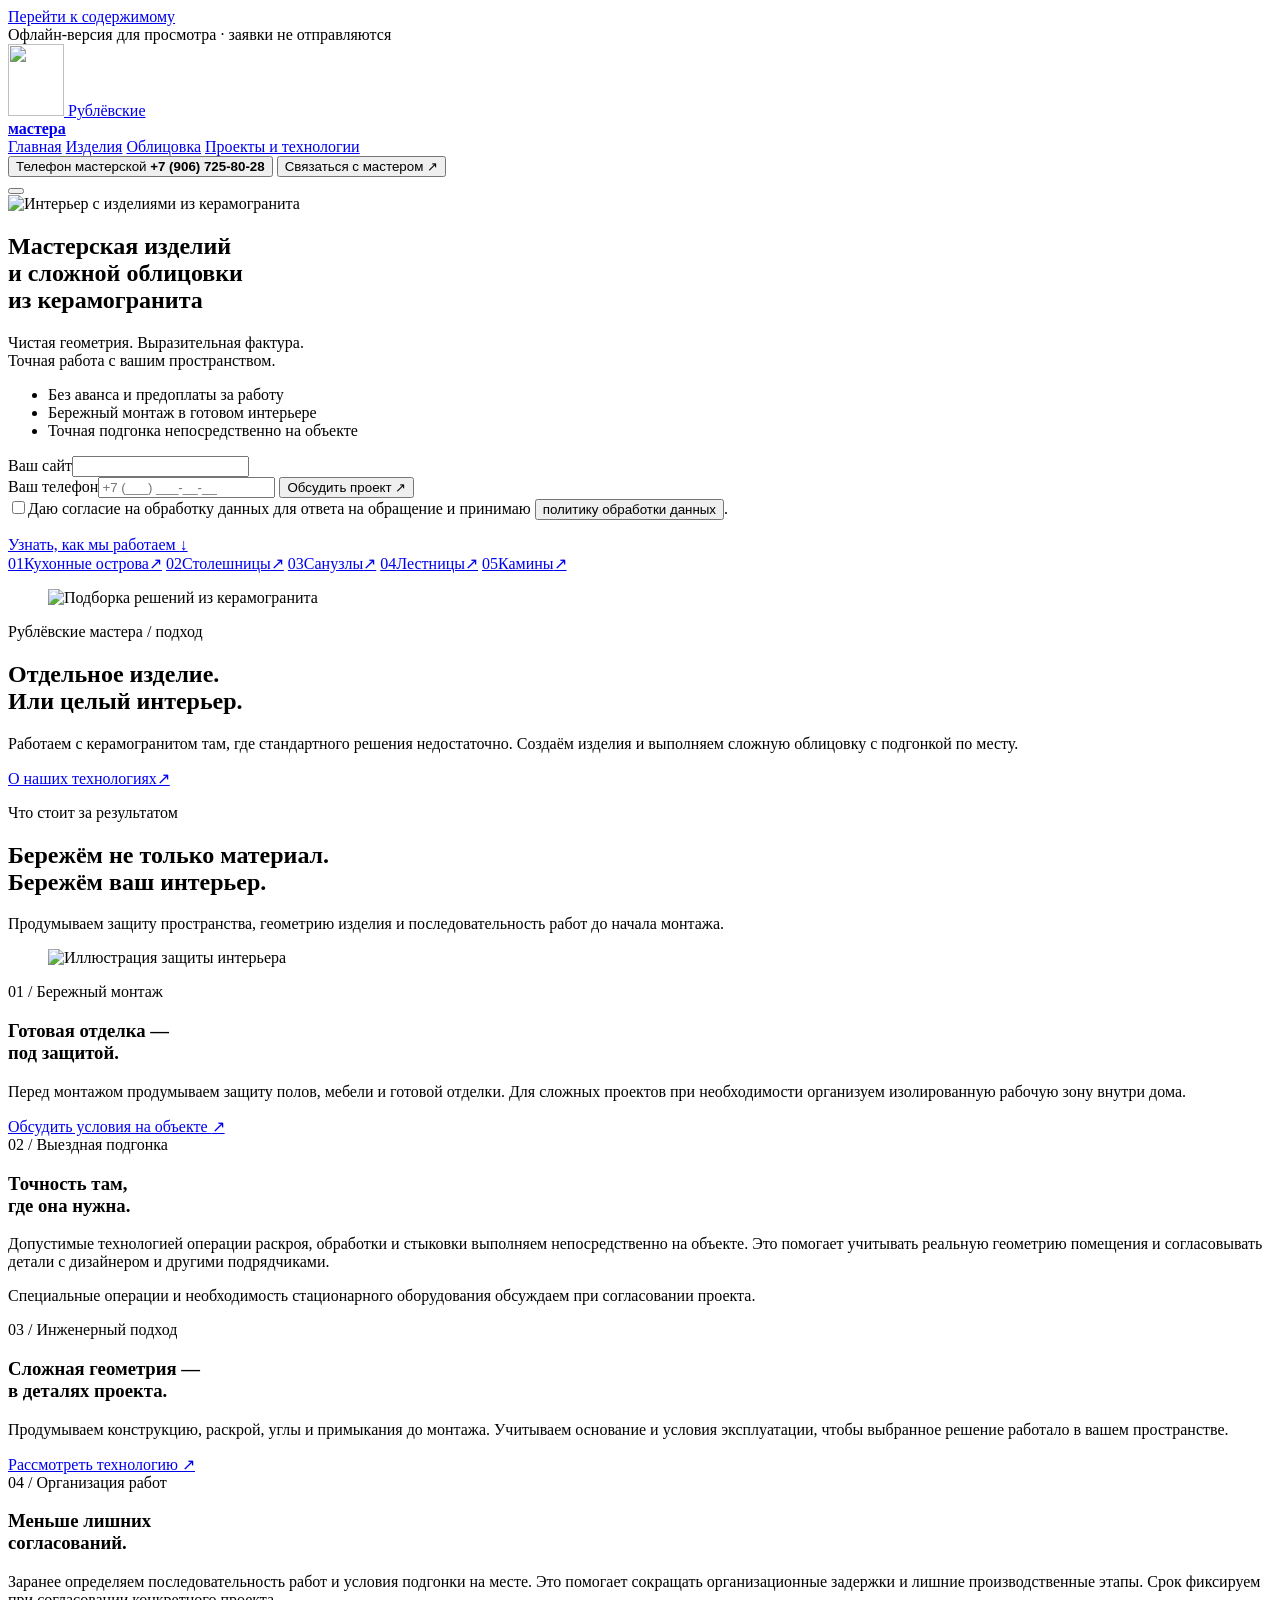
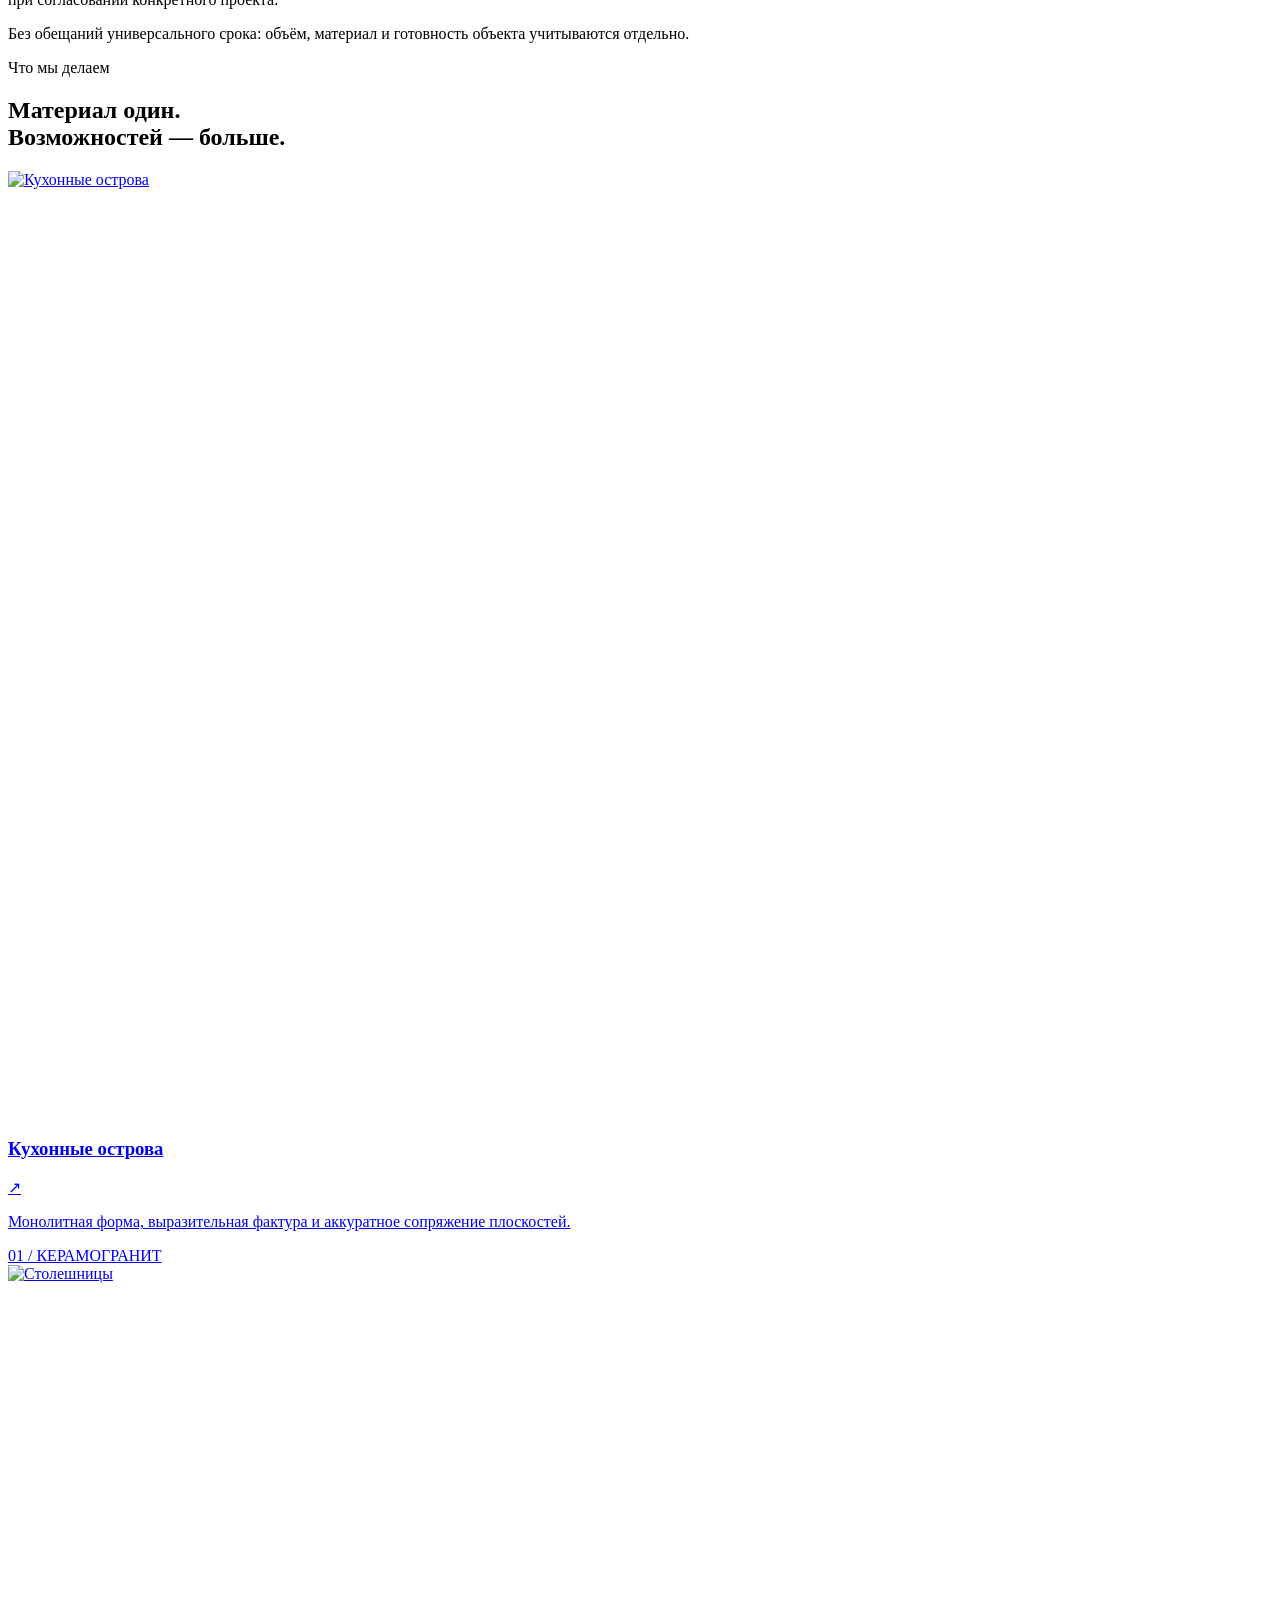
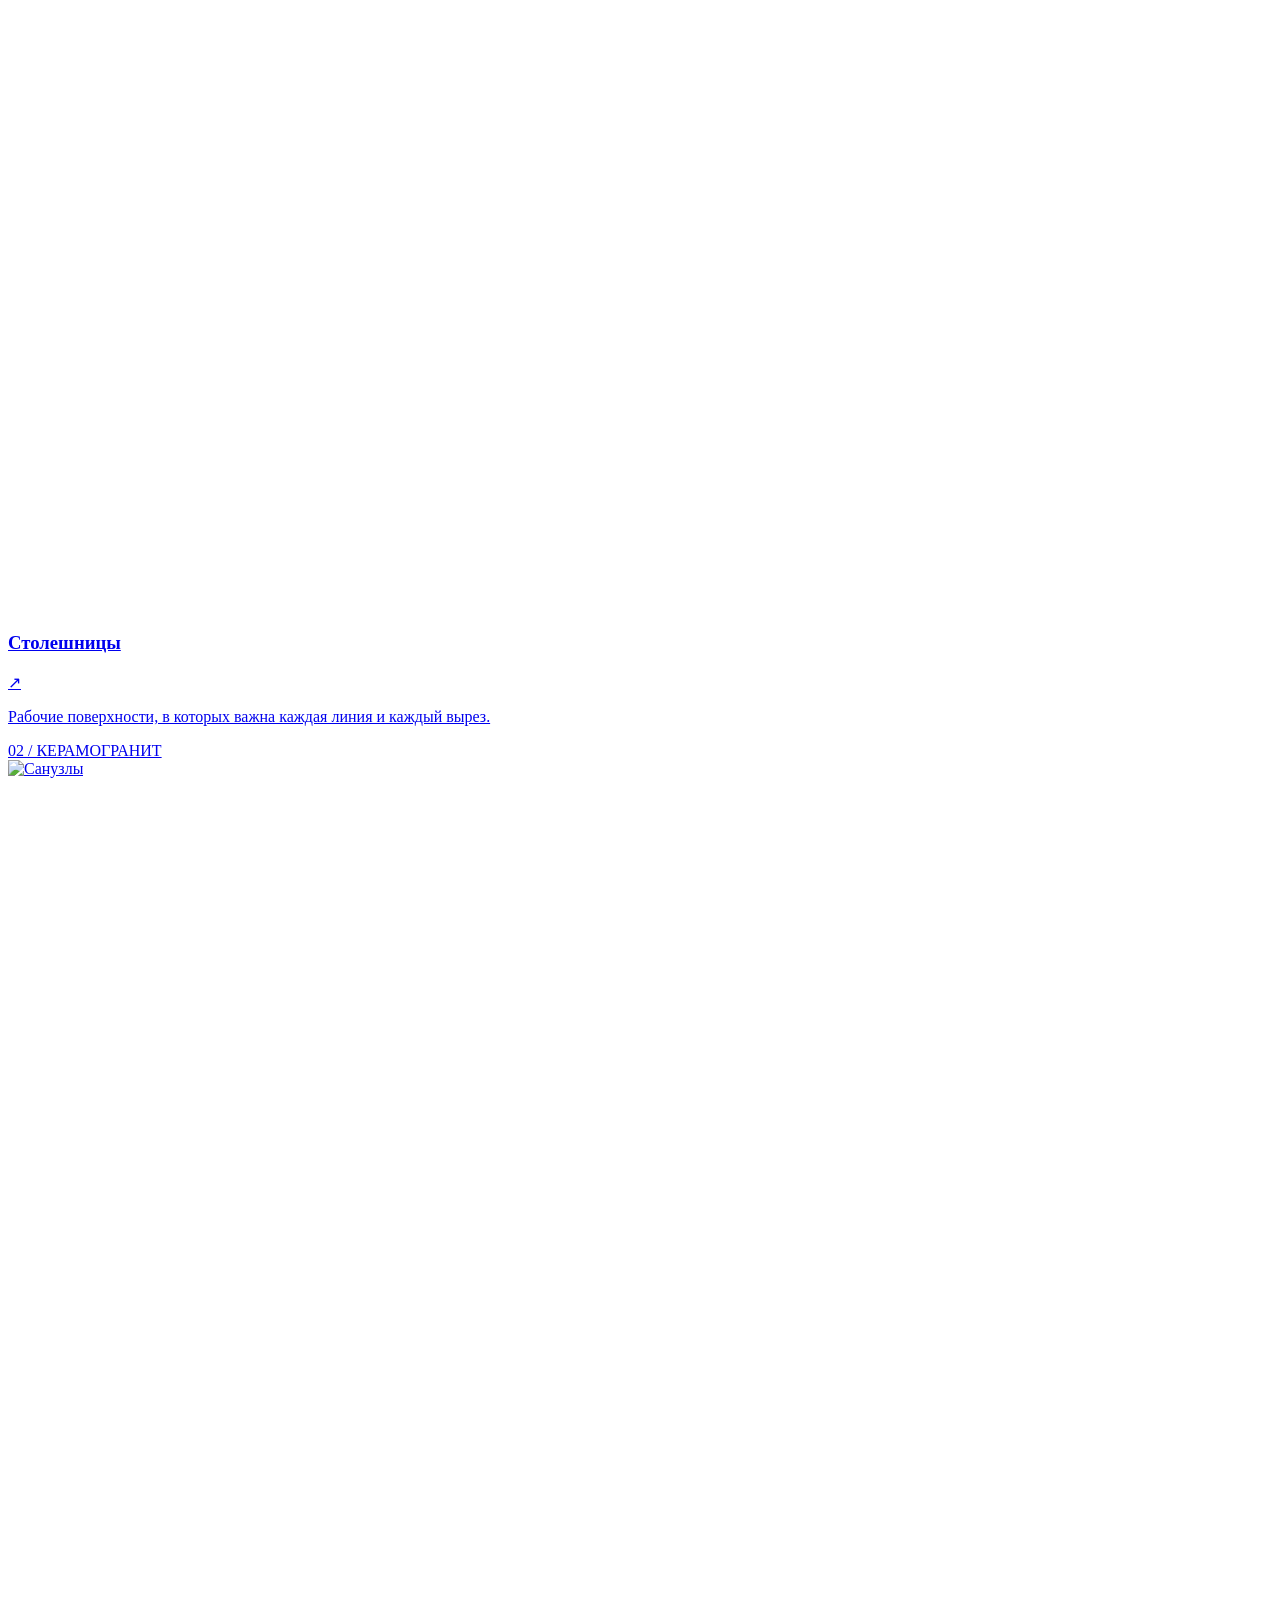
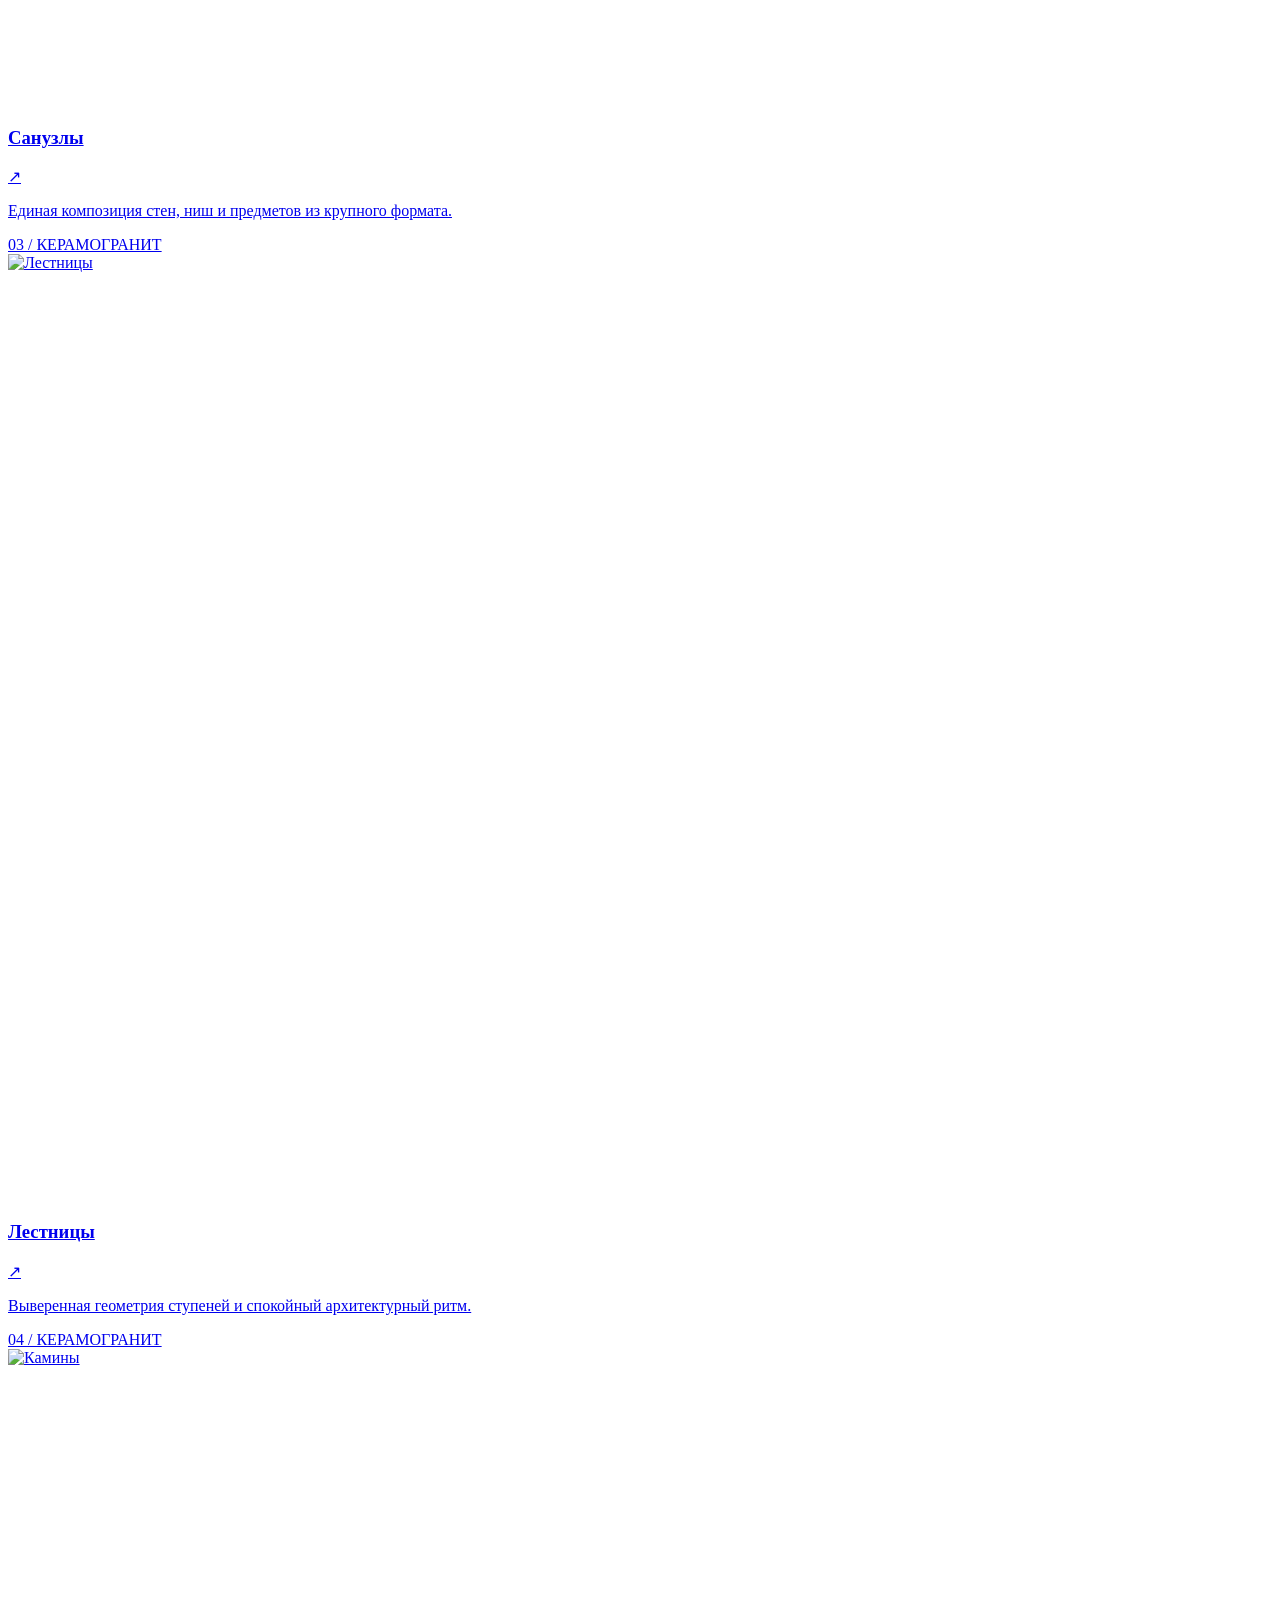
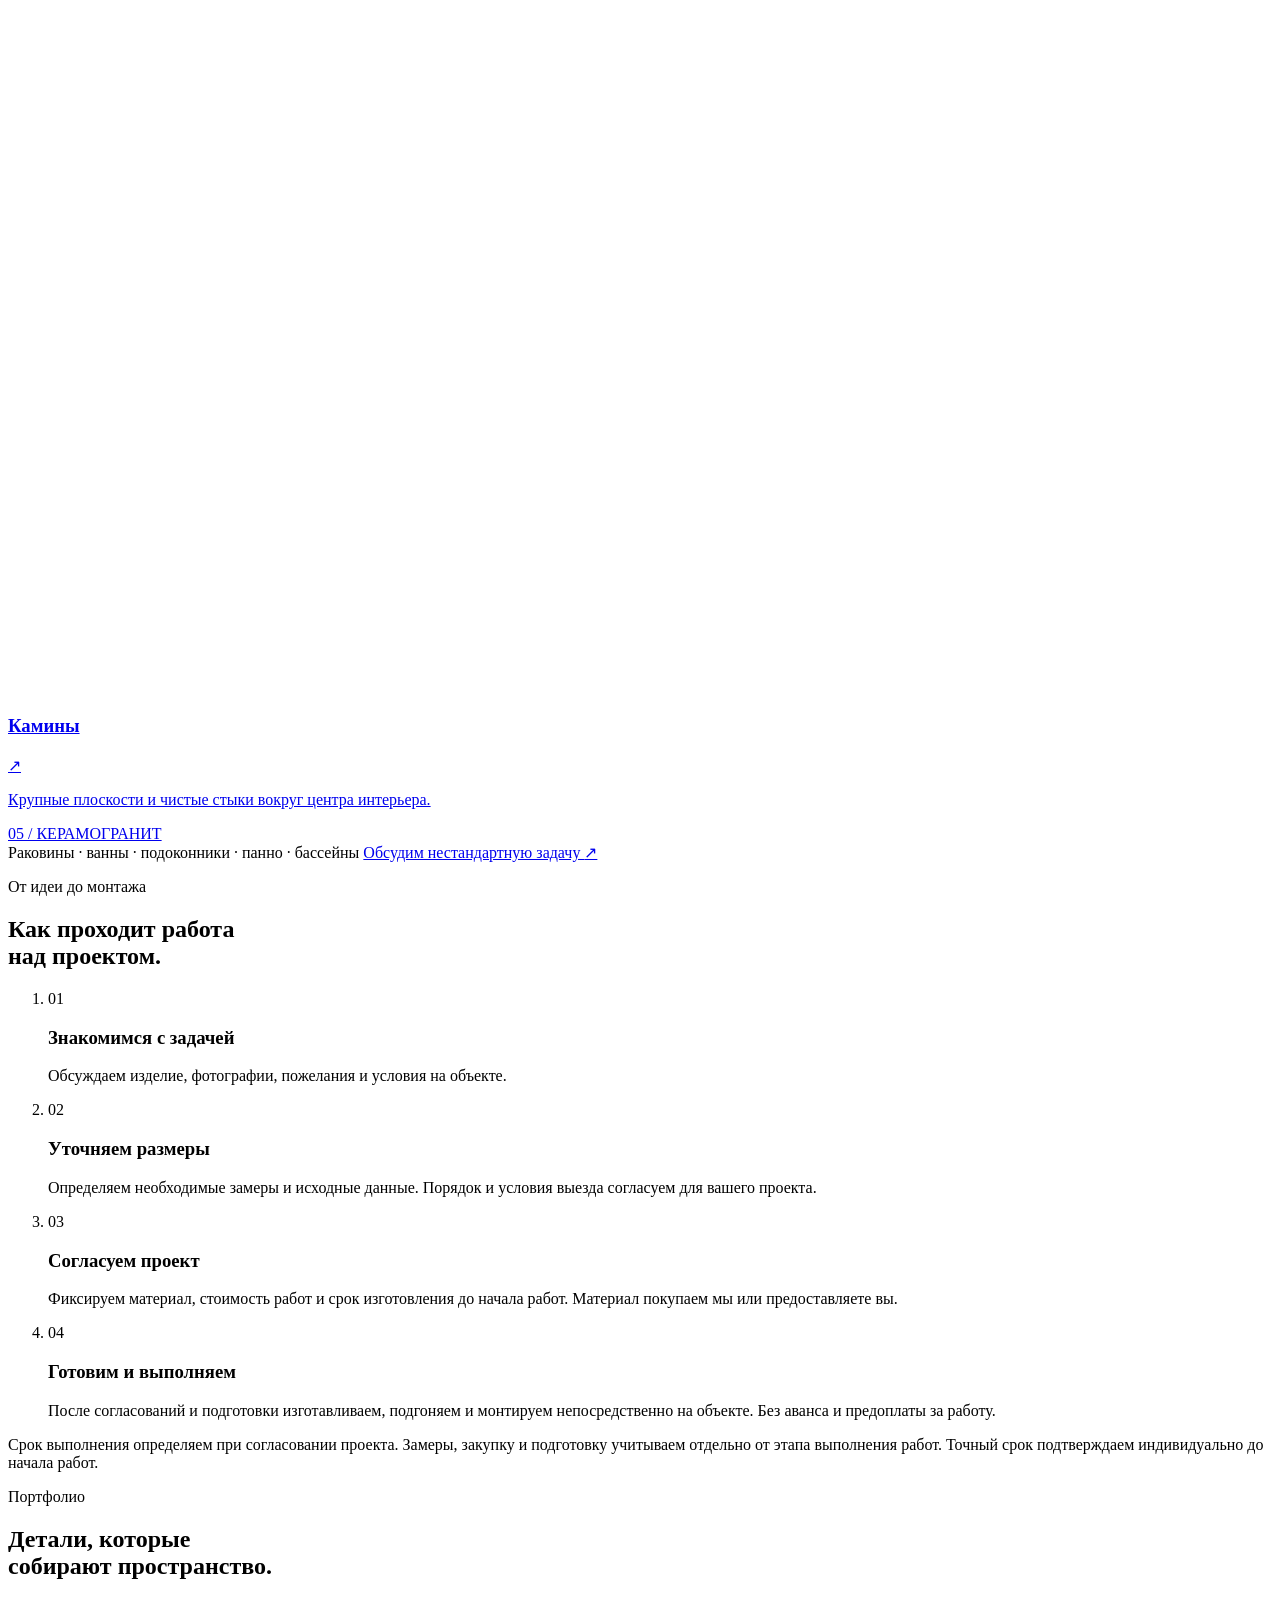
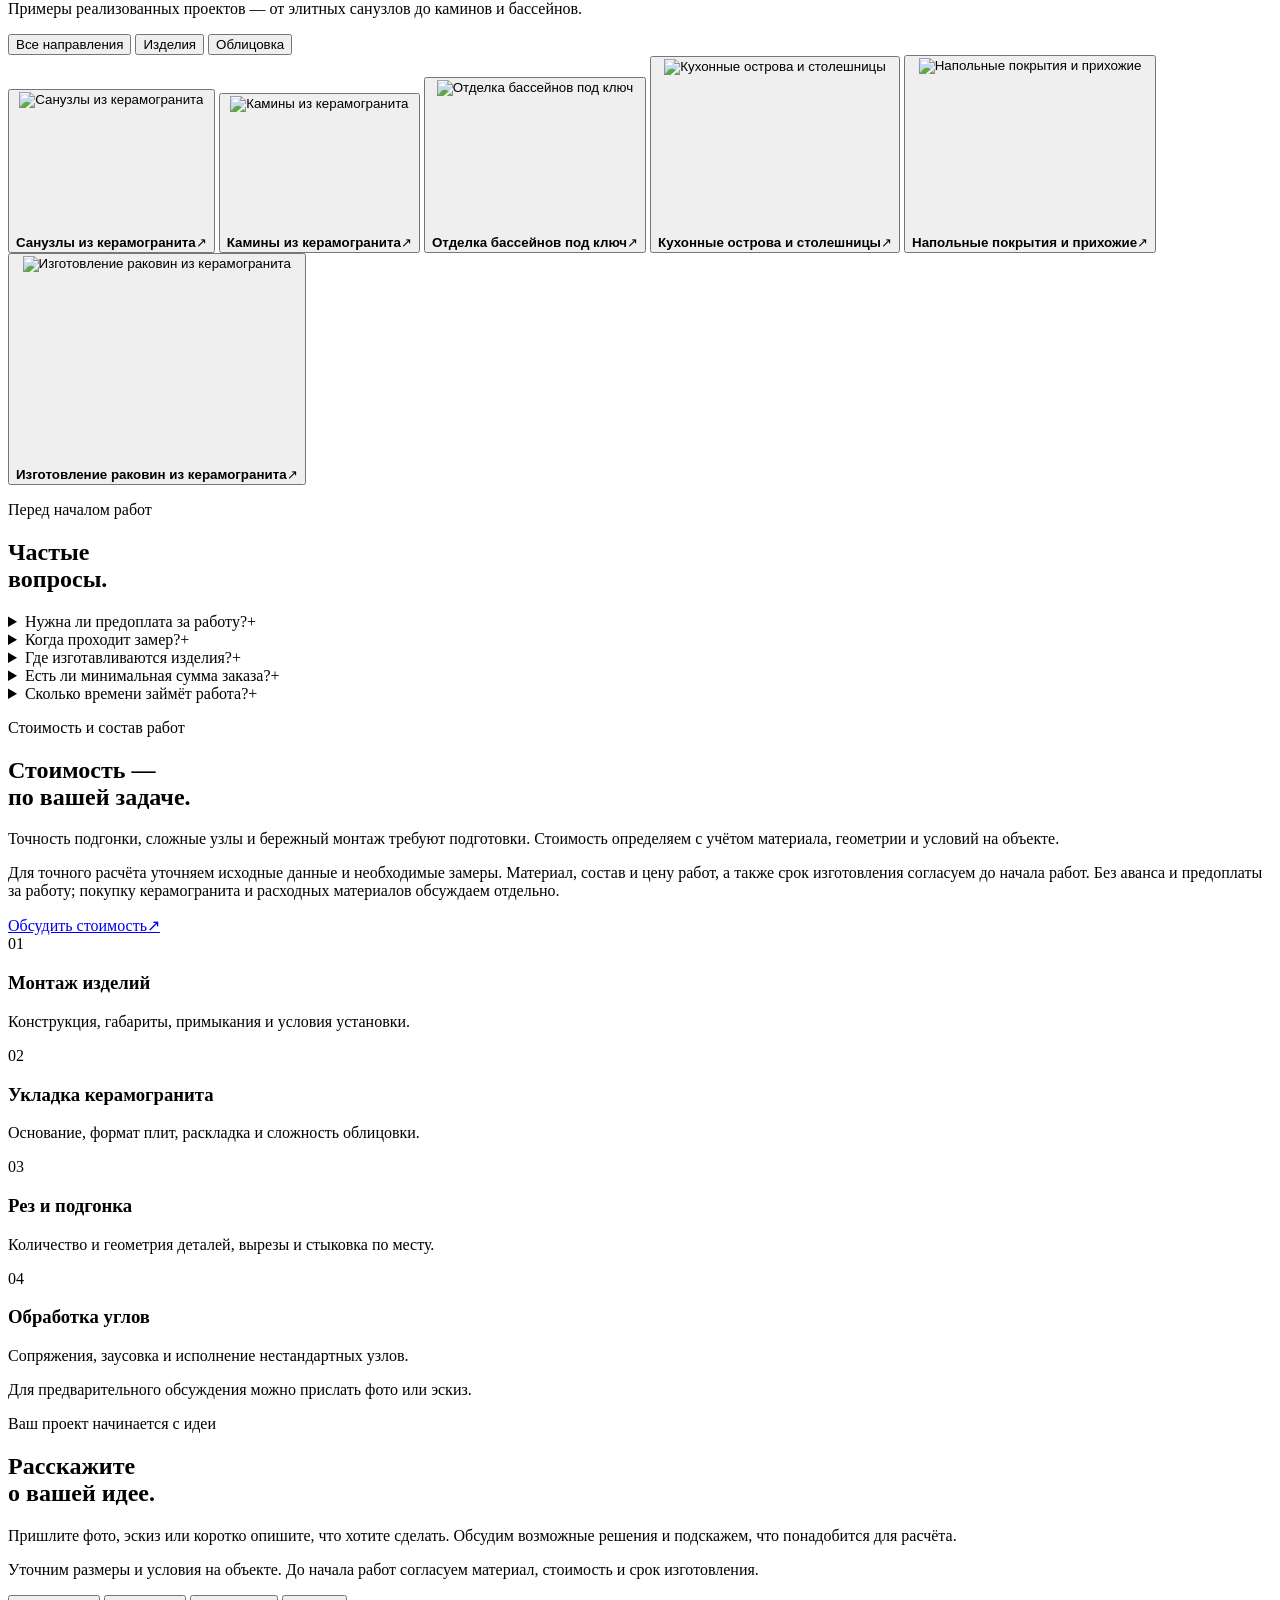
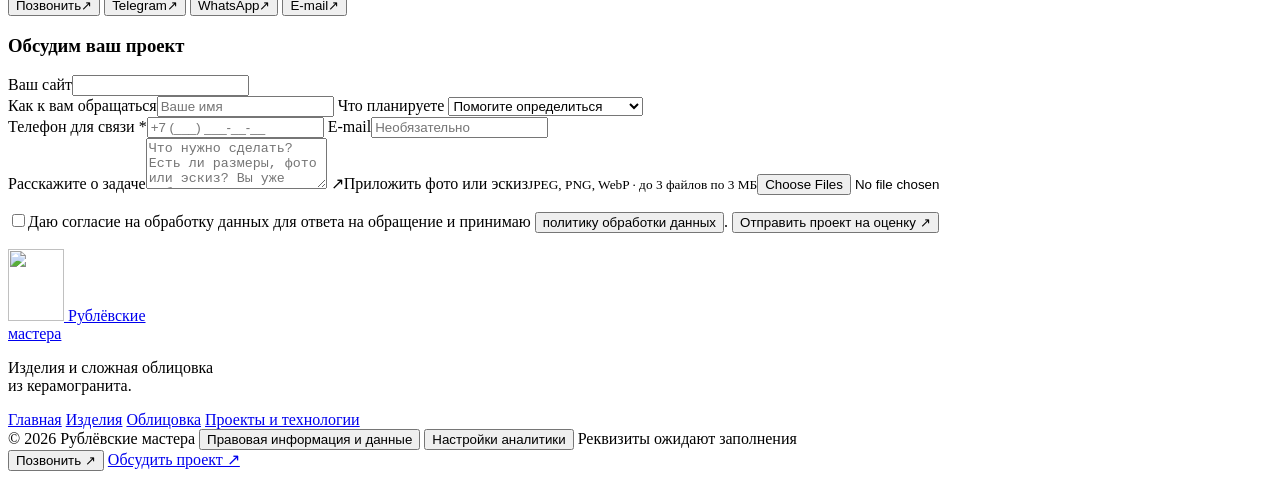
==== commit 48594a0f: "Add files via upload" ====
--- a/index.html
+++ b/index.html
@@ -1,3069 +1,483 @@
-<!DOCTYPE html>
-<html lang="ru">
-<head>
-
-
-    <meta charset="UTF-8">
-    <meta name="viewport" content="width=device-width, initial-scale=1.0">
-    <title>Рублёвские мастера — Премиальная отделка крупным форматом от элитных санузлов до каминов и бассейнов</title>
-    <meta name="description" content="Премиальная отделка крупным форматом от элитных санузлов до каминов и бассейнов Москва.">
-    <link rel="preconnect" href="https://fonts.googleapis.com">
-    <link rel="preconnect" href="https://fonts.gstatic.com" crossorigin>
-    <link href="https://fonts.googleapis.com/css2?family=Playfair+Display:wght@400;500;600;700&family=Inter:wght@300;400;500;600&display=swap" rel="stylesheet">
-    <style>
-        :root {
-            --black: #0a0a0a;
-            --dark: #121212;
-            --charcoal: #1a1a1a;
-            --gold: #c9a227;
-            --gold-light: #e0c36a;
-            --gold-dark: #a6851e;
-            --cream: #f5f0e6;
-            --white: #ffffff;
-            --gray: #8a8a8a;
-            --gray-light: #b0b0b0;
-        }
-
-        * {
-            margin: 0;
-            padding: 0;
-            box-sizing: border-box;
-        }
-
-        html {
-            scroll-behavior: smooth;
-        }
-
-        body {
-            font-family: 'Inter', sans-serif;
-            background-color: var(--black);
-            color: var(--cream);
-            line-height: 1.6;
-            overflow-x: hidden;
-        }
-
-        h1, h2, h3, h4 {
-            font-family: 'Playfair Display', serif;
-            font-weight: 500;
-            letter-spacing: 0.02em;
-        }
-
-        a {
-            text-decoration: none;
-            color: inherit;
-            transition: color 0.3s ease;
-        }
-
-        img {
-            max-width: 100%;
-            height: auto;
-            display: block;
-        }
-
-        /* отступ слева на первой секции */
-        .container {
-            width: 100%;
-            max-width: 1540px;
-            margin: 0 auto;
-            padding: 0 24px;
-        }
-
-        /* Header */
-        header {
-            position: fixed;
-            top: 0;
-            left: 0;
-            width: 100%;
-            z-index: 1000;
-            padding: 20px 0;
-            transition: background 0.4s ease, padding 0.4s ease;
-            background: transparent;
-        }
-
-        header.scrolled {
-            background: rgba(10, 10, 10, 0.95);
-            backdrop-filter: blur(12px);
-            padding: 14px 0;
-            border-bottom: 1px solid rgba(201, 162, 39, 0.15);
-        }
-
-        .header-inner {
-            display: flex;
-            justify-content: space-between;
-            align-items: center;
-        }
-
-        .logo {
-    display: flex;
-    align-items: center;
-    gap: 16px;
-    line-height: 1;
-    text-decoration: none;
-}
-
-.logo-location {
-    font-family: 'Inter', sans-serif;
-    font-size: 0.7rem;
-    font-weight: 300;
-    color: var(--gray-light);
-    letter-spacing: 0.04em;
-    border-left: 1px solid rgba(201, 162, 39, 0.3);
-    padding-left: 16px;
-}
-
-/* Для мобильной версии — скрыть надпись */
-@media (max-width: 768px) {
-    .logo-location {
-        display: none;
-    }
-}
-
-
-        .logo-word {
-            font-family: 'Playfair Display', serif;
-            font-weight: 600;
-            font-size: 2.3rem;
-            letter-spacing: 0.08em;
-            text-transform: uppercase;
-            color: var(--gold-light);
-            line-height: 1;
-        }
-
-        header.scrolled .logo-word {
-            font-size: 1.15rem;
-        }
-
-        nav {
-            display: flex;
-            gap: 36px;
-            align-items: center;
-        }
-
-        nav a {
-            font-size: 0.9rem;
-            font-weight: 400;
-            letter-spacing: 0.04em;
-            color: var(--cream);
-            position: relative;
-        }
-
-        nav a::after {
-            content: '';
-            position: absolute;
-            bottom: -4px;
-            left: 0;
-            width: 0;
-            height: 1px;
-            background: var(--gold);
-            transition: width 0.3s ease;
-        }
-
-        nav a:hover {
-            color: var(--gold);
-        }
-
-        nav a:hover::after {
-            width: 100%;
-        }
-
-        .btn {
-            display: inline-flex;
-            align-items: center;
-            justify-content: center;
-            padding: 14px 32px;
-            font-size: 0.9rem;
-            font-weight: 500;
-            letter-spacing: 0.06em;
-            text-transform: uppercase;
-            border: none;
-            cursor: pointer;
-            transition: all 0.3s ease;
-        }
-
-        .btn-gold {
-            background: var(--gold);
-            color: var(--black);
-        }
-
-        .btn-gold:hover {
-            background: var(--gold-light);
-            transform: translateY(-2px);
-            box-shadow: 0 8px 24px rgba(201, 162, 39, 0.3);
-        }
-
-        .btn-outline {
-            background: transparent;
-            color: var(--gold);
-            border: 1px solid var(--gold);
-        }
-
-        .btn-outline:hover {
-            background: var(--gold);
-            color: var(--black);
-        }
-
-        .mobile-menu-btn {
-            display: none;
-            background: none;
-            border: none;
-            color: var(--cream);
-            font-size: 1.5rem;
-            cursor: pointer;
-        }
-
-        /* Hero */
-        .hero {
-            position: relative;
-            min-height: 100vh;
-            display: flex;
-            align-items: center;
-            background: linear-gradient(rgba(10, 10, 10, 0.65), rgba(10, 10, 10, 0.75)),
-                        url('images/table_background.jpg') center/cover no-repeat;
-            padding-top: 80px;
-        }
-
-        .hero-content {
-            max-width: 720px;
-            
-        }
-
-        .hero-label {
-            display: inline-block;
-            font-size: 0.8rem;
-            letter-spacing: 0.2em;
-            text-transform: uppercase;
-            color: var(--gold);
-            margin-bottom: 24px;
-            border-left: 2px solid var(--gold);
-            padding-left: 16px;
-        }
-
-        .hero h1 {
-            font-size: clamp(2.4rem, 5vw, 3.8rem);
-            line-height: 1.15;
-            margin-bottom: 24px;
-            color: var(--white);
-        }
-
-        .hero h1 span {
-            color: var(--gold);
-        }
-
-        .hero p {
-            font-size: 1.15rem;
-            color: var(--gray-light);
-            margin-bottom: 40px;
-          /*  max-width: 540px; */
-            font-weight: 300;
-        }
-
-        .hero-buttons {
-            display: flex;
-            gap: 16px;
-            flex-wrap: wrap;
-        }
-
-        /* Section common */
-        section {
-            padding: 100px 0;
-        }
-
-        .section-header {
-            text-align: center;
-            margin-bottom: 64px;
-        }
-
-        .section-label {
-            display: inline-block;
-            font-size: 0.75rem;
-            letter-spacing: 0.2em;
-            text-transform: uppercase;
-            color: var(--gold);
-            margin-bottom: 16px;
-        }
-
-        .section-header h2 {
-            font-size: clamp(2rem, 4vw, 2.8rem);
-            color: var(--white);
-            margin-bottom: 16px;
-        }
-
-        .section-header p {
-             color: var(--white-light);  /* или var(--white) — для яркости */
-    max-width: 700px;          /* можно оставить или увеличить */
-    margin: 0 auto;
-    font-weight: 300;
-    font-size: 1.25rem;        /* добавить эту строку — увеличили */
-        }
-
-        /* About */
-        .about {
-            background: var(--dark);
-            position: relative;
-            margin-top: -60px;
-            padding-top: 140px;
-            background-image: url('images/black-marble-texture-background.jpg');
-            background-size: cover;
-            background-position: center;
-            background-attachment: fixed;
-        }
-
-        .about::before {
-            content: '';
-            position: absolute;
-            top: 0;
-            left: 0;
-            width: 100%;
-            height: 100px;
-            background: linear-gradient(to bottom, transparent, var(--dark));
-            pointer-events: none;
-            z-index: 1;
-        }
-
-        .about-grid {
-            display: grid;
-            grid-template-columns: 1fr 1fr;
-            gap: 60px;
-            align-items: center;
-        }
-
-        .about-text {
-            position: relative;
-            padding: 56px 48px;
-            background: linear-gradient(135deg, rgba(10, 10, 10, 0.90), rgba(10, 10, 10, 0.80)),
-                        url('https://images.unsplash.com/photo-1566041510394-cf7c8fe21800?w=1200&q=80') center/cover no-repeat;
-            border: 1px solid rgba(201, 162, 39, 0.2);
-            opacity: 0;
-            transform: translateY(40px);
-            transition: opacity 0.9s cubic-bezier(0.22, 1, 0.36, 1),
-                        transform 0.9s cubic-bezier(0.22, 1, 0.36, 1);
-        }
-
-        .about-text.visible {
-            opacity: 1;
-            transform: translateY(0);
-        }
-
-        .about-text h2 {
-            font-size: 2.4rem;
-            margin-bottom: 24px;
-            color: var(--white);
-        }
-
-        .about-text p {
-            color: var(--gray-light);
-            margin-bottom: 20px;
-            font-weight: 300;
-        }
-
-        .features-list {
-            display: grid;
-            grid-template-columns: 1fr 1fr;
-            gap: 24px;
-            margin-top: 40px;
-        }
-
-        .feature-item {
-            display: flex;
-            gap: 16px;
-            align-items: flex-start;
-        }
-
-        .feature-icon {
-            width: 40px;
-            height: 40px;
-            border: 1px solid var(--gold);
-            display: flex;
-            align-items: center;
-            justify-content: center;
-            flex-shrink: 0;
-            color: var(--gold);
-            font-size: 1.1rem;
-        }
-
-        .feature-item h4 {
-            font-size: 1rem;
-            color: var(--white);
-            margin-bottom: 4px;
-            font-family: 'Inter', sans-serif;
-            font-weight: 500;
-        }
-
-        .feature-item p {
-            font-size: 0.9rem;
-            color: var(--gray);
-            margin: 0;
-        }
-
-        .about-image {
-            position: relative;
-            opacity: 0;
-            transform: translateY(40px);
-            transition: opacity 0.9s cubic-bezier(0.22, 1, 0.36, 1),
-                        transform 0.9s cubic-bezier(0.22, 1, 0.36, 1);
-        }
-
-        .about-image.visible {
-            opacity: 1;
-            transform: translateY(0);
-        }
-
-        .about-image img {
-            
-    width: 80%;
-    height: 80vh;          /* ← на всю высоту экрана */
-    /* max-width: 800px;       ← на всю ширину экрана */
-    min-height: 500px;      /* ← минимальная высота */
-    object-fit: cover;
-    border: 1px solid rgba(201, 162, 39, 0.2);
-        }
-
-        .about-image::before {
-            content: '';
-            position: absolute;
-            top: -20px;
-            left: -20px;
-            width: 100%;
-            height: 100%;
-     /* border: 1px solid var(--gold); */
-            z-index: -1;
-            opacity: 0.4;
-        }
-
-        /* Technologies */
-        .technologies {
-            background: var(--black);
-            position: relative;
-            background-image: url('images/black-marble-texture-background.jpg');
-            background-size: cover;
-            background-position: center;
-            background-attachment: fixed;
-            background-color: rgba(10, 10, 10, 0.85);
-            overflow: hidden;
-        }
-
-        .tech-intro {
-            max-width: 800px;
-            margin: 0 auto 80px;
-            text-align: center;
-        }
-
-        .tech-intro p {
-            font-size: 1.15rem;
-            color: var(--gray-light);
-            font-weight: 300;
-        }
-
-        .tech-cards {
-            display: grid;
-            grid-template-columns: repeat(3, 1fr);
-            gap: 32px;
-        }
-
-        .tech-card {
-            background: var(--charcoal);
-            border: 1px solid rgba(201, 162, 39, 0.15);
-            padding: 40px 32px;
-            transition: all 0.4s ease;
-            position: relative;
-            overflow: hidden;
-            opacity: 0;
-            transform: translateY(40px);
-            transition: opacity 0.9s cubic-bezier(0.22, 1, 0.36, 1),
-                        transform 0.9s cubic-bezier(0.22, 1, 0.36, 1);
-        }
-
-        .tech-card.visible {
-            opacity: 1;
-            transform: translateY(0);
-        }
-
-        .tech-card::before {
-            content: '';
-            position: absolute;
-            top: 0;
-            left: 0;
-            width: 100%;
-            height: 2px;
-            background: var(--gold);
-            transform: scaleX(0);
-            transition: transform 0.4s ease;
-        }
-
-        .tech-card:hover {
-            border-color: rgba(201, 162, 39, 0.4);
-            transform: translateY(-6px);
-        }
-
-        .tech-card:hover::before {
-            transform: scaleX(1);
-        }
-
-        .tech-number {
-            font-family: 'Playfair Display', serif;
-            font-size: 2.5rem;
-            color: rgba(201, 162, 39, 0.25);
-            margin-bottom: 20px;
-            line-height: 1;
-        }
-
-        .tech-card h3 {
-            font-size: 1.4rem;
-            color: var(--white);
-            margin-bottom: 16px;
-        }
-
-        .tech-card p {
-            color: var(--gray);
-            font-size: 0.95rem;
-            font-weight: 300;
-            margin-bottom: 20px;
-        }
-
-        .tech-card ul {
-            list-style: none;
-        }
-
-        .tech-card ul li {
-            color: var(--gray-light);
-            font-size: 0.9rem;
-            padding: 6px 0;
-            padding-left: 20px;
-            position: relative;
-        }
-
-        .tech-card ul li::before {
-            content: '—';
-            position: absolute;
-            left: 0;
-            color: var(--gold);
-        }
-
-        /* Services */
-        .services {
-            background: var(--dark);
-            background-image: url('images/black-marble-texture-background.jpg');
-            background-size: cover;
-            background-position: center;
-            background-attachment: fixed;
-            background-color: rgba(10, 10, 10, 0.85);
-        }
-
-        .services-grid {
-            display: grid;
-            grid-template-columns: repeat(4, 1fr);
-            gap: 24px;
-        }
-
-        .service-card {
-            background: var(--charcoal);
-            padding: 36px 28px;
-            border: 1px solid rgba(255, 255, 255, 0.05);
-            text-align: center;
-            transition: all 0.3s ease;
-            opacity: 0;
-            transform: translateY(40px);
-            transition: opacity 0.9s cubic-bezier(0.22, 1, 0.36, 1),
-                        transform 0.9s cubic-bezier(0.22, 1, 0.36, 1);
-        }
-
-        .service-card.visible {
-            opacity: 1;
-            transform: translateY(0);
-        }
-
-        .service-card:hover {
-            border-color: rgba(201, 162, 39, 0.3);
-            background: #1f1f1f;
-        }
-
-        .service-icon {
-            width: 140px;
-            height: 140px;
-            margin: 0 auto 24px;
-          /*  border: 1px solid var(--gold); */
-            display: flex;
-            align-items: center;
-            justify-content: center;
-            color: var(--gold);
-            font-size: 1.4rem;
-        }
-
-
-
-        .service-card h3 {
-            font-size: 1.15rem;
-            color: var(--white);
-            margin-bottom: 12px;
-            font-family: 'Inter', sans-serif;
-            font-weight: 500;
-        }
-
-        .service-card p {
-            font-size: 0.9rem;
-            color: var(--gray);
-            font-weight: 300;
-        }
-
-        /* Portfolio */
-        .portfolio {
-            background: var(--black);
-            background-image: url('images/black-marble-texture-background.jpg');
-            background-size: cover;
-            background-position: center;
-            background-attachment: fixed;
-            background-color: rgba(10, 10, 10, 0.85);
-        }
-
-        .portfolio-grid {
-            display: grid;
-            grid-template-columns: repeat(3, 1fr);
-            gap: 24px;
-        }
-
-        .portfolio-item {
-            position: relative;
-            overflow: hidden;
-            aspect-ratio: 4/3;
-            background: var(--charcoal);
-            cursor: pointer;
-            opacity: 0;
-            transform: translateY(40px);
-            transition: opacity 0.9s cubic-bezier(0.22, 1, 0.36, 1),
-                        transform 0.9s cubic-bezier(0.22, 1, 0.36, 1);
-        }
-
-        .portfolio-item.visible {
-            opacity: 1;
-            transform: translateY(0);
-        }
-
-        .portfolio-item img {
-            width: 100%;
-            height: 100%;
-            object-fit: cover;
-            transition: transform 0.6s ease;
-        }
-
-        .portfolio-item:hover img {
-            transform: scale(1.05);
-        }
-
-        .portfolio-overlay {
-            position: absolute;
-            inset: 0;
-            background: linear-gradient(to top, rgba(10, 10, 10, 0.9) 0%, transparent 60%);
-            display: flex;
-            flex-direction: column;
-            justify-content: flex-end;
-            padding: 28px;
-            opacity: 0;
-            transition: opacity 0.4s ease;
-        }
-
-        .portfolio-item:hover .portfolio-overlay {
-            opacity: 1;
-        }
-
-        .portfolio-overlay h4 {
-            font-size: 1.1rem;
-            color: var(--white);
-            margin-bottom: 6px;
-            font-family: 'Inter', sans-serif;
-            font-weight: 500;
-        }
-
-        .portfolio-overlay p {
-            font-size: 0.85rem;
-            color: var(--gold);
-        }
-
-        .portfolio-overlay .lightbox-hint {
-            margin-top: 10px;
-            font-size: 0.72rem;
-            letter-spacing: 0.06em;
-            text-transform: uppercase;
-            color: rgba(255, 255, 255, 0.55);
-        }
-
-        /* Lightbox - Обновленный с красивыми рамками */
-        .lightbox {
-            position: fixed;
-            inset: 0;
-            background: rgba(10, 10, 10, 0.9);
-            backdrop-filter: blur(12px);
-            -webkit-backdrop-filter: blur(12px);
-            z-index: 1000;
-            display: none;
-            align-items: center;
-            justify-content: center;
-            flex-direction: column;
-            padding: 40px 24px;
-            transition: opacity 0.3s ease;
-        }
-
-        .lightbox.active {
-            display: flex;
-        }
-
-        .lightbox-frame {
-            position: relative;
-            max-width: 900px;
-            width: 100%;
-            display: flex;
-            flex-direction: column;
-            align-items: center;
-            border: 1px solid rgba(201, 162, 39, 0.3);
-            background: rgba(20, 20, 20, 0.6);
-            border-radius: 16px;
-            padding: 24px;
-            box-shadow: 0 20px 60px rgba(0, 0, 0, 0.6);
-        }
-
-        .lightbox-frame img {
-            max-width: 100%;
-            max-height: 68vh;
-            object-fit: contain;
-            border-radius: 8px;
-        }
-
-        .lightbox-caption {
-            text-align: center;
-            margin-top: 20px;
-            padding: 16px 0 0;
-        }
-
-        .lightbox-caption h4 {
-            color: var(--gold);
-            font-family: 'Playfair Display', serif;
-            font-size: 1.2rem;
-            font-weight: 600;
-            margin-bottom: 6px;
-        }
-
-        .lightbox-caption p {
-            color: rgba(255, 255, 255, 0.6);
-            font-size: 0.85rem;
-        }
-
-        .lightbox-counter {
-            margin-top: 10px;
-            font-size: 0.75rem;
-            letter-spacing: 0.05em;
-            color: rgba(255, 255, 255, 0.4);
-        }
-
-        .lightbox-close {
-            position: absolute;
-            top: 24px;
-            right: 28px;
-            background: none;
-            border: none;
-            color: var(--gold);
-            font-size: 2.5rem;
-            line-height: 1;
-            cursor: pointer;
-            border-radius: 50%;
-            background: rgba(255, 255, 255, 0.05);
-            width: 50px;
-            height: 50px;
-            display: flex;
-            align-items: center;
-            justify-content: center;
-            transition: all 0.3s ease;
-        }
-
-        .lightbox-close:hover {
-            background: var(--gold);
-            color: var(--black);
-            transform: scale(1.1);
-        }
-
-        .lightbox-nav {
-            position: absolute;
-            top: 50%;
-            transform: translateY(-50%);
-            width: 46px;
-            height: 46px;
-            border-radius: 50%;
-            background: rgba(255, 255, 255, 0.06);
-            border: 1px solid rgba(255, 255, 255, 0.18);
-            color: var(--white);
-            font-size: 1.3rem;
-            display: flex;
-            align-items: center;
-            justify-content: center;
-            cursor: pointer;
-            transition: background 0.2s ease;
-        }
-
-        .lightbox-nav:hover {
-            background: rgba(201, 162, 39, 0.25);
-        }
-
-        .lightbox-prev { left: -60px; }
-        .lightbox-next { right: -60px; }
-
-        @media (max-width: 900px) {
-            .lightbox-prev { left: 6px; }
-            .lightbox-next { right: 6px; }
-        }
-
-        /* Process */
-        .process {
-            background: var(--dark);
-            background-image: url('images/black-marble-texture-background.jpg');
-            background-size: cover;
-            background-position: center;
-            background-attachment: fixed;
-            background-color: rgba(10, 10, 10, 0.85);
-        }
-
-        .process-steps {
-            display: grid;
-            grid-template-columns: repeat(4, 1fr);
-            gap: 32px;
-            position: relative;
-        }
-
-        .process-steps::before {
-            content: '';
-            position: absolute;
-            top: 40px;
-            left: 10%;
-            right: 10%;
-            height: 1px;
-            background: linear-gradient(to right, transparent, var(--gold), transparent);
-            opacity: 0.3;
-        }
-
-        .process-step {
-            text-align: center;
-            position: relative;
-            opacity: 0;
-            transform: translateY(40px);
-            transition: opacity 0.9s cubic-bezier(0.22, 1, 0.36, 1),
-                        transform 0.9s cubic-bezier(0.22, 1, 0.36, 1);
-        }
-
-        .process-step.visible {
-            opacity: 1;
-            transform: translateY(0);
-        }
-
-        .step-number {
-            width: 80px;
-            height: 80px;
-            border: 1px solid var(--gold);
-            border-radius: 50%;
-            display: flex;
-            align-items: center;
-            justify-content: center;
-            margin: 0 auto 24px;
-            font-family: 'Playfair Display', serif;
-            font-size: 1.6rem;
-            color: var(--gold);
-            background: var(--dark);
-            position: relative;
-            z-index: 1;
-        }
-
-        .process-step h3 {
-            font-size: 1.15rem;
-            color: var(--white);
-            margin-bottom: 12px;
-            font-family: 'Inter', sans-serif;
-            font-weight: 500;
-        }
-
-        .process-step p {
-            font-size: 0.9rem;
-            color: var(--gray);
-            font-weight: 300;
-        }
-
-        /* Why us */
-        .why-us {
-            background: var(--black);
-            background-image: url('images/black-marble-texture-background.jpg');
-            background-size: cover;
-            background-position: center;
-            background-attachment: fixed;
-            background-color: rgba(10, 10, 10, 0.85);
-        }
-
-        .why-grid {
-            display: grid;
-            grid-template-columns: repeat(3, 1fr);
-            gap: 40px;
-        }
-
-        .why-item {
-            text-align: center;
-            padding: 0 20px;
-            opacity: 0;
-            transform: translateY(40px);
-            transition: opacity 0.9s cubic-bezier(0.22, 1, 0.36, 1),
-                        transform 0.9s cubic-bezier(0.22, 1, 0.36, 1);
-        }
-
-        .why-item.visible {
-            opacity: 1;
-            transform: translateY(0);
-        }
-
-        .why-item .icon {
-            font-size: 2.2rem;
-            color: var(--gold);
-            margin-bottom: 20px;
-        }
-
-        .why-item h3 {
-            font-size: 1.25rem;
-            color: var(--white);
-            margin-bottom: 12px;
-            font-family: 'Inter', sans-serif;
-            font-weight: 500;
-        }
-
-        .why-item p {
-            color: var(--gray);
-            font-size: 0.95rem;
-            font-weight: 300;
-        }
-
-        /* CTA */
-        .cta {
-            background: linear-gradient(rgba(10, 10, 10, 0.45), rgba(10, 10, 10, 0.9)),
-                        url('images/project-background-3.jpg') center/cover no-repeat;
-            text-align: center;
-            padding: 120px 0;
-            position: relative;
-        }
-
-        .cta::before {
-            content: '';
-            position: absolute;
-            top: 0;
-            left: 50%;
-            width: 200px;
-            height: 2px;
-            background: var(--gold);
-            transform: translateX(-50%);
-            opacity: 0.5;
-        }
-
-        .cta::after {
-            content: '';
-            position: absolute;
-            bottom: 0;
-            left: 50%;
-            width: 200px;
-            height: 2px;
-            background: var(--gold);
-            transform: translateX(-50%);
-            opacity: 0.5;
-        }
-
-        .cta h2 {
-            font-size: clamp(2rem, 4vw, 2.8rem);
-            color: var(--white);
-            margin-bottom: 20px;
-        }
-
-        .cta p {
-            color: var(--gray-light);
-            margin-bottom: 36px;
-            font-size: 1.1rem;
-            font-weight: 300;
-        }
-
-
-
-        /* === Cooperation === */
-.cooperation-section {
-    background: linear-gradient(rgba(10, 10, 10, 0.55), rgba(10, 10, 10, 0.85)),
-                url('images/project-background-2.jpg') center/cover no-repeat;
-    background-attachment: fixed;
-    text-align: center;
-    padding: 63px 0;
-    position: relative;
-}
-
-.cooperation-section::before {
-    content: '';
-    position: absolute;
-    top: 0;
-    left: 50%;
-    width: 200px;
-    height: 2px;
-    background: var(--gold);
-    transform: translateX(-50%);
-    opacity: 0.5;
-}
-
-.cooperation-section::after {
-    content: '';
-    position: absolute;
-    bottom: 0;
-    left: 50%;
-    width: 200px;
-    height: 2px;
-    background: var(--gold);
-    transform: translateX(-50%);
-    opacity: 0.5;
-}
-
-.cooperation-container {
-    max-width: 800px;
-    margin: 0 auto;
-    padding: 0 24px;
-}
-
-.cooperation-label {
-    display: inline-block;
-    font-size: 1rem;
-    letter-spacing: 0.2em;
-    text-transform: uppercase;
-    color: var(--gold);
-    margin-bottom: 16px;
-}
-
-.cooperation-section h2 {
-    font-size: clamp(2rem, 4vw, 2.8rem);
-    color: var(--white-light);
-    margin-bottom: 20px;
-    font-family: 'Playfair Display', serif;
-}
-
-.cooperation-section p {
-    font-size: 1.15rem;
-    color: var(--gray-light);
-    margin-bottom: 36px;
-    font-weight: 300;
-    line-height: 1.7;
-}
-
-.cooperation-btn {
-    display: inline-flex;
-    align-items: center;
-    justify-content: center;
-    padding: 16px 40px;
-    font-size: 0.95rem;
-    font-weight: 500;
-    letter-spacing: 0.06em;
-    text-transform: uppercase;
-    background: var(--gold);
-    color: var(--black);
-    border: none;
-    cursor: pointer;
-    transition: all 0.3s ease;
-}
-
-.cooperation-btn:hover {
-    background: var(--gold-light);
-    transform: translateY(-2px);
-    box-shadow: 0 8px 24px rgba(201, 162, 39, 0.3);
-}
-
-/* === Модальное окно сотрудничества === */
-.cooperation-modal {
-    display: none;
-    position: fixed;
-    inset: 0;
-    background: rgba(10, 10, 10, 0.9);
-    backdrop-filter: blur(12px);
-    -webkit-backdrop-filter: blur(12px);
-    z-index: 9999;
-    align-items: center;
-    justify-content: center;
-    padding: 24px;
-}
-
-.cooperation-modal.active {
-    display: flex;
-}
-
-.cooperation-window {
-    background: var(--charcoal);
-    border: 1px solid rgba(201, 162, 39, 0.3);
-    border-radius: 16px;
-    width: 100%;
-    max-width: 600px;
-    padding: 48px 40px;
-    position: relative;
-    box-shadow: 0 20px 60px rgba(0, 0, 0, 0.6);
-    max-height: 90vh;
-    overflow-y: auto;
-}
-
-.cooperation-window h2 {
-    font-size: 1.8rem;
-    color: var(--white);
-    margin-bottom: 12px;
-    font-family: 'Playfair Display', serif;
-}
-
-.cooperation-window > p {
-    color: var(--gray-light);
-    font-size: 0.95rem;
-    margin-bottom: 28px;
-}
-
-.cooperation-window input,
-.cooperation-window textarea,
-.cooperation-window select {
-    width: 100%;
-    margin-bottom: 16px;
-    padding: 14px 16px;
-    background: var(--black);
-    border: 1px solid rgba(255, 255, 255, 0.1);
-    color: var(--cream);
-    font-family: 'Inter', sans-serif;
-    font-size: 0.95rem;
-    transition: border-color 0.3s ease;
-    outline: none;
-}
-
-.cooperation-window input:focus,
-.cooperation-window textarea:focus {
-    border-color: var(--gold);
-}
-
-.cooperation-window textarea {
-    min-height: 120px;
-    resize: vertical;
-}
-
-.cooperation-window button[type="submit"] {
-    width: 100%;
-    background: var(--gold);
-    color: var(--black);
-    border: none;
-    padding: 16px 40px;
-    font-size: 0.95rem;
-    font-weight: 500;
-    letter-spacing: 0.06em;
-    text-transform: uppercase;
-    cursor: pointer;
-    transition: all 0.3s ease;
-    margin-top: 8px;
-}
-
-.cooperation-window button[type="submit"]:hover {
-    background: var(--gold-light);
-    transform: translateY(-2px);
-    box-shadow: 0 8px 24px rgba(201, 162, 39, 0.3);
-}
-
-.close-modal {
-    position: absolute;
-    top: 16px;
-    right: 20px;
-    font-size: 2rem;
-    line-height: 1;
-    color: var(--gold);
-    cursor: pointer;
-    background: rgba(255, 255, 255, 0.05);
-    border-radius: 50%;
-    width: 44px;
-    height: 44px;
-    display: flex;
-    align-items: center;
-    justify-content: center;
-    transition: all 0.3s ease;
-}
-
-.close-modal:hover {
-    background: var(--gold);
-    color: var(--black);
-    transform: scale(1.1);
-}
-
-        /* Contact */
-        .contact {
-            background: var(--dark);
-            background-image: url('images/black-marble-texture-background.jpg');
-            background-size: cover;
-            background-position: center;
-            background-attachment: fixed;
-            background-color: rgba(10, 10, 10, 0.85);
-        }
-
-        .contact-grid {
-            display: grid;
-            grid-template-columns: 1fr 1fr;
-            gap: 60px;
-        }
-
-        .contact-info h2 {
-            font-size: 2.2rem;
-            color: var(--white);
-            margin-bottom: 24px;
-        }
-
-        .contact-info > p {
-            font-size: 1.4rem;        /* делаем крупнее */
-    color: var(--gray-light);      /* делаем ярко-белым */
-    font-weight: 400;         /* чуть насыщеннее */
-    max-width: 600px;         /* чуть шире */
-    margin-bottom: 40px;
-        }
-
-        .contact-details {
-            display: flex;
-            flex-direction: column;
-            gap: 24px;
-        }
-
-        .contact-item {
-            display: flex;
-            gap: 16px;
-            align-items: flex-start;
-        }
-
-        .contact-item .icon {
-            width: 54px;
-            height: 54px;
-            border: 1px solid rgba(201, 162, 39, 0.4);
-            display: flex;
-            align-items: center;
-            justify-content: center;
-            color: var(--gold);
-            flex-shrink: 0;
-        }
-
-        .contact-item h4 {
-            font-size: 1.1rem;
-            color: var(--white);
-            margin-bottom: 4px;
-            font-family: 'Inter', sans-serif;
-            font-weight: 500;
-        }
-
-        .contact-item p, .contact-item a {
-            color: var(--gray-light);
-            font-size: 1.1rem;
-        }
-
-        .contact-item a:hover {
-            color: var(--gold);
-        }
-
-        .contact-form {
-            background: var(--charcoal);
-            padding: 48px 40px;
-            border: 1px solid rgba(201, 162, 39, 0.15);
-        }
-
-        .form-group {
-            margin-bottom: 24px;
-        }
-
-        .form-group label {
-            display: block;
-            font-size: 0.85rem;
-            color: var(--gray-light);
-            margin-bottom: 8px;
-            letter-spacing: 0.03em;
-        }
-
-        .form-group input,
-        .form-group textarea,
-        .form-group select {
-            width: 100%;
-            padding: 14px 16px;
-            background: var(--black);
-            border: 1px solid rgba(255, 255, 255, 0.1);
-            color: var(--cream);
-            font-family: 'Inter', sans-serif;
-            font-size: 0.95rem;
-            transition: border-color 0.3s ease;
-            outline: none;
-        }
-
-        .form-group input:focus,
-        .form-group textarea:focus,
-        .form-group select:focus {
-            border-color: var(--gold);
-        }
-
-        .form-group textarea {
-            min-height: 120px;
-            resize: vertical;
-        }
-
-        .form-group select {
-            appearance: none;
-            background-image: url("data:image/svg+xml,%3Csvg xmlns='http://www.w3.org/2000/svg' width='12' height='12' viewBox='0 0 12 12'%3E%3Cpath fill='%23c9a227' d='M6 8L1 3h10z'/%3E%3C/svg%3E");
-            background-repeat: no-repeat;
-            background-position: right 16px center;
-        }
-
-        /* Footer */
-        footer {
-            background: var(--black);
-            padding: 60px 0 30px;
-            border-top: 1px solid rgba(201, 162, 39, 0.1);
-            background-image: url('images/black-marble-texture-background.jpg');
-            background-size: cover;
-            background-position: center;
-            background-attachment: fixed;
-            background-color: rgba(10, 10, 10, 0.9);
-        }
-
-        .footer-top {
-            display: flex;
-            justify-content: space-between;
-            align-items: flex-start;
-            margin-bottom: 48px;
-            flex-wrap: wrap;
-            gap: 40px;
-        }
-
-        .footer-logo {
-            margin-bottom: 16px;
-            line-height: 0;
-        }
-
-        .footer-logo img {
-            height: 64px;
-            width: auto;
-            max-width: 240px;
-            object-fit: contain;
-        }
-
-        .footer-desc {
-            color: var(--gray-light);
-            font-size: 1rem;
-            max-width: 280px;
-            font-weight: 300;
-        }
-
-        .footer-nav h4 {
-            font-size: 1rem;
-            color: var(--white-light);
-            margin-bottom: 16px;
-            font-family: 'Inter', sans-serif;
-            font-weight: 500;
-            letter-spacing: 0.05em;
-            text-transform: uppercase;
-        }
-
-        .footer-nav a {
-            display: block;
-            color: var(--gray-light);
-            font-size: 1rem;
-            margin-bottom: 10px;
-        }
-
-        .footer-nav a:hover {
-            color: var(--gold);
-        }
-
-        .footer-bottom {
-            padding-top: 30px;
-            border-top: 1px solid rgba(255, 255, 255, 0.05);
-            display: flex;
-            justify-content: space-between;
-            align-items: center;
-            flex-wrap: wrap;
-            gap: 16px;
-        }
-
-        .footer-bottom p {
-            color: var(--gray);
-            font-size: 0.85rem;
-        }
-
-        /* Mobile */
-        @media (max-width: 1024px) {
-            .tech-cards {
-                grid-template-columns: 1fr;
-            }
-            .services-grid {
-                grid-template-columns: repeat(2, 1fr);
-            }
-            .process-steps {
-                grid-template-columns: repeat(2, 1fr);
-            }
-            .process-steps::before {
-                display: none;
-            }
-            .why-grid {
-                grid-template-columns: 1fr;
-                gap: 48px;
-            }
-        }
-
-        @media (max-width: 768px) {
-            nav {
-                display: none;
-            }
-            .mobile-menu-btn {
-                display: block;
-            }
-            .logo img {
-                height: 42px;
-                max-width: 170px;
-            }
-            header.scrolled .logo img {
-                height: 38px;
-            }
-            .about-grid,
-            .contact-grid {
-                grid-template-columns: 1fr;
-            }
-            .about-image::before {
-                display: none;
-            }
-            .features-list {
-                grid-template-columns: 1fr;
-            }
-            .portfolio-grid {
-                grid-template-columns: 1fr;
-            }
-            .services-grid {
-                grid-template-columns: 1fr;
-            }
-            .process-steps {
-                grid-template-columns: 1fr;
-            }
-            .hero-buttons {
-                flex-direction: column;
-            }
-            .btn {
-                width: 100%;
-            }
-    /* === НАШИ ДОБАВЛЕННЫЕ ПРАВИЛА === */
-
-    /* Услуги на мобильных — 1 колонка */
-    .services-grid-top,
-    .services-grid-bottom {
-        grid-template-columns: 1fr !important;
-        max-width: 100% !important;
-    }
-
-    /* Hero на мобильных */
-    .hero h1 {
-        font-size: 2rem;
-    }
-    .hero p {
-        font-size: 1rem;
-    }
-    .hero-buttons {
-        flex-direction: column;
-        gap: 12px;
-    }
-    .hero-buttons .btn {
-        width: 100%;
-    }
-
-    /* Cookie-баннер на мобильных */
-    #cookie-banner > div {
-        flex-direction: column;
-        align-items: flex-start;
-    }
-    #cookie-banner > div > div {
-        width: 100%;
-        justify-content: space-between;
-    }
-    #cookie-banner button {
-        flex: 1;
-    }
-
-        }
-
-        /* Mobile nav */
-        .mobile-nav {
-            display: none;
-            position: fixed;
-            top: 0;
-            left: 0;
-            width: 100%;
-            height: 100%;
-            background: rgba(10, 10, 10, 0.98);
-            z-index: 999;
-            flex-direction: column;
-            align-items: center;
-            justify-content: center;
-            gap: 32px;
-        }
-
-        .mobile-nav.active {
-            display: flex;
-        }
-
-        .mobile-nav a {
-            font-size: 1.3rem;
-            color: var(--cream);
-        }
-
-        .mobile-nav a:hover {
-            color: var(--gold);
-        }
-
-        .close-menu {
-            position: absolute;
-            top: 24px;
-            right: 24px;
-            background: none;
-            border: none;
-            color: var(--cream);
-            font-size: 2rem;
-            cursor: pointer;
-        }
-
-        /* Каскадные задержки */
-        .tech-card:nth-child(1) { transition-delay: 0s; }
-        .tech-card:nth-child(2) { transition-delay: 0.1s; }
-        .tech-card:nth-child(3) { transition-delay: 0.2s; }
-
-        .service-card:nth-child(1) { transition-delay: 0s; }
-        .service-card:nth-child(2) { transition-delay: 0.1s; }
-        .service-card:nth-child(3) { transition-delay: 0.2s; }
-        .service-card:nth-child(4) { transition-delay: 0.3s; }
-
-        .portfolio-item:nth-child(1) { transition-delay: 0s; }
-        .portfolio-item:nth-child(2) { transition-delay: 0.1s; }
-        .portfolio-item:nth-child(3) { transition-delay: 0.2s; }
-        .portfolio-item:nth-child(4) { transition-delay: 0.3s; }
-        .portfolio-item:nth-child(5) { transition-delay: 0.4s; }
-        .portfolio-item:nth-child(6) { transition-delay: 0.5s; }
-
-        .process-step:nth-child(1) { transition-delay: 0s; }
-        .process-step:nth-child(2) { transition-delay: 0.1s; }
-        .process-step:nth-child(3) { transition-delay: 0.2s; }
-        .process-step:nth-child(4) { transition-delay: 0.3s; }
-
-        .why-item:nth-child(1) { transition-delay: 0s; }
-        .why-item:nth-child(2) { transition-delay: 0.1s; }
-        .why-item:nth-child(3) { transition-delay: 0.2s; }
-
-/* --- КРАСИВЫЕ РАМКИ ДЛЯ КАРТОЧЕК В СЕКЦИИ «НАШИ РАБОТЫ» --- */
-
-.portfolio-item {
-    border: 1px solid rgba(201, 162, 39, 0.3);
-    border-radius: 8px;
-    padding: 8px;
-    background: rgba(10, 10, 10, 0.85);
-    box-shadow: 0 8px 24px rgba(0, 0, 0, 0.4);
-    transition: all 0.3s ease;
-}
-
-.portfolio-item:hover {
-    border-color: var(--gold);
-    box-shadow: 0 12px 40px rgba(201, 162, 39, 0.15);
-    padding: 4px;
-}
-
-.portfolio-item img {
-    border-radius: 6px;
-}
-
-.portfolio-overlay {
-    border-radius: 6px;
-}
-
-/* Плавное затухание изображения в лайтбоксе */
-.lightbox-frame img {
-    transition: opacity 0.4s ease, transform 0.4s ease;
-}
-
-/* Когда картинка "уходит" (следующая/предыдущая) */
-.lightbox-frame img.fading {
-    opacity: 0;
-    transform: scale(0.97);
-}
-
-/* Стили для why-us как в Technologies */
-.why-item {
-    background: var(--charcoal);
-    border: 1px solid rgba(201, 162, 39, 0.15);
-    padding: 40px 32px;
-    transition: all 0.4s ease;
-    position: relative;
-    overflow: hidden;
-    border-radius: 4px;
-}
-
-.why-item::before {
-    content: '';
-    position: absolute;
-    top: 0;
-    left: 0;
-    width: 100%;
-    height: 2px;
-    background: var(--gold);
-    transform: scaleX(0);
-    transition: transform 0.4s ease;
-}
-
-.why-item:hover {
-    border-color: rgba(201, 162, 39, 0.4);
-    transform: translateY(-6px);
-}
-
-.why-item:hover::before {
-    transform: scaleX(1);
-}
-
-.why-item .icon {
-    font-size: 2.2rem;
-    color: var(--gold);
-    margin-bottom: 20px;
-    display: block;
-}
-
-.why-item h3 {
-    font-size: 1.3rem;
-    color: var(--white);
-    margin-bottom: 12px;
-    font-family: 'Playfair Display', serif;
-    font-weight: 500;
-}
-
-.why-item p {
-    color: var(--gray);
-    font-size: 0.95rem;
-    font-weight: 300;
-    line-height: 1.6;
-    text-align: center;
-    margin-bottom: 12px;
-}
-
-.why-item p:last-child {
-    margin-bottom: 0;
-}
-
-.why-item p strong {
-    color: var(--gray-light);
-    font-weight: 500;
-}
-
-
-/* Сетка для features-list: 2 колонки сверху, 1 снизу */
-.features-list {
-    display: grid;
-    grid-template-columns: 1fr 1fr;
-    gap: 24px;
-    margin-top: 40px;
-}
-
-/* Нижняя плашка на всю ширину */
-.feature-full-width {
-    grid-column: 1 / -1;          /* Растягиваем на всю ширину */
-    text-align: center;            /* Текст по центру */
-    justify-content: center;       /* Иконка и текст по центру */
-    padding: 32px 40px;
-    margin-top: 0;
-    display: flex;           /* Добавляем flex */
-    align-items: center;     /* Центрируем по горизонтали */
-}
-
-.feature-full-width .feature-icon {
-    margin: 0 auto;               /* Иконка по центру */
-}
-
-.feature-full-width h4 {
-    font-size: 1.2rem;
-    color: var(--white);
-    font-family: 'Playfair Display', serif;
-}
-
-.feature-full-width p {
-    font-size: 1rem;
-    max-width: 700px;
-    margin: 0 auto;
-    color: var(--gray-light);
-}
-
-/* === Затемнение фона для всего сайта (без расползания) === */
-
-/* Для всех секций с фоновым изображением */
-.about,
-.technologies,
-.services,
-.portfolio,
-.process,
-.why-us,
-.contact,
-footer {
-    background-blend-mode: overlay;      /* или multiply — попробуйте оба */
-    background-color: rgba(0, 0, 0, 0.4);  /* ← регулируйте затемнение */
-}
-
-    .feature-full-width p {
-        font-size: 1rem;
-        max-width: 700px;
-        margin: 0 auto;
-        color: var(--gray-light);
-    }
-
-    /* Увеличиваем иконки в секции Услуги */
-    .service-icon img {
-        width: 170px;
-        height: 170px;
-        object-fit: contain;
-        display: block;
-    }
-
-
-    /* === Drag & Drop зона === */
-.drop-zone {
-    border: 2px dashed rgba(201, 162, 39, 0.4);
-    border-radius: 8px;
-    padding: 32px 24px;
-    text-align: center;
-    cursor: pointer;
-    transition: all 0.3s ease;
-    background: rgba(201, 162, 39, 0.03);
-}
-
-.drop-zone:hover,
-.drop-zone.dragover {
-    border-color: var(--gold);
-    background: rgba(201, 162, 39, 0.08);
-}
-
-.drop-zone-icon { font-size: 2rem; display: block; margin-bottom: 12px; }
-.drop-zone-text { color: var(--gray-light); font-size: 0.95rem; margin-bottom: 8px; }
-.drop-zone-text span { color: var(--gold); text-decoration: underline; }
-.drop-zone-hint { color: var(--gray); font-size: 0.8rem; margin: 0; }
-.file-list { margin-top: 12px; }
-.file-item {
-    display: flex; justify-content: space-between; align-items: center;
-    padding: 8px 12px; background: var(--black);
-    border: 1px solid rgba(201, 162, 39, 0.2); border-radius: 4px;
-    margin-bottom: 8px; font-size: 0.85rem; color: var(--gray-light);
-}
-.file-item .file-size { color: var(--gray); font-size: 0.75rem; margin-left: 8px; }
-.file-item .file-remove { color: var(--gold); cursor: pointer; font-size: 1.2rem; line-height: 1; padding: 0 4px; }
-.file-item .file-remove:hover { color: #ff6b6b; }
-
-/* === Чек-бокс согласия === */
-.policy-agree-group {
-    margin: 18px 0;
-}
-
-.policy-agree-label {
-    display: flex;
-    align-items: flex-start;
-    gap: 10px;
-    cursor: pointer;
-    line-height: 1.5;
-}
-
-.policy-agree-label input[type="checkbox"] {
-    width: 18px;
-    height: 18px;
-    margin: 3px 0 0 0;
-    flex-shrink: 0;
-    cursor: pointer;
-    accent-color: var(--gold);
-}
-
-.policy-agree-text {
-    font-size: 0.85rem;
-    color: var(--gray-light);
-    font-weight: 300;
-}
-
-.policy-agree-text a {
-    color: var(--gold);
-    text-decoration: underline;
-    transition: color 0.3s ease;
-}
-
-.policy-agree-text a:hover {
-    color: var(--gold-light);
-    text-decoration: none;
-}
-
-
-/* --- Секция «Объекты» — бегущая строка --- */
-
-.objects-marquee {
-    background: var(--dark);
-    background-image: url('images/black-marble-texture-background.jpg');
-    background-size: cover;
-    background-position: center;
-    background-attachment: fixed;
-    background-color: rgba(10, 10, 10, 0.85);
-    padding-bottom: 0;
-}
-
-.marquee {
-    overflow: hidden;
-    white-space: nowrap;
-    padding: 40px 0;
-    border-top: 1px solid rgba(201, 162, 39, 0.15);
-    border-bottom: 1px solid rgba(201, 162, 39, 0.15);
-    margin-top: 40px;
-}
-
-.marquee-track {
-    display: inline-block;
-    animation: marquee 40s linear infinite;
-}
-
-.marquee-track span {
-    display: inline-block;
-    font-family: 'Playfair Display', serif;
-    font-size: 1.6rem;
-    color: var(--gold-light);
-    letter-spacing: 0.05em;
-    padding: 0 20px;
-    vertical-align: middle;
-}
-
-.marquee-track .dot {
-    font-size: 0.8rem;
-    color: var(--gold);
-    padding: 0 4px;
-}
-
-@keyframes marquee {
-    0% { transform: translateX(0); }
-    100% { transform: translateX(-50%); }
-}
-
-@media (max-width: 768px) {
-    .marquee-track span {
-        font-size: 1.1rem;
-        padding: 0 12px;
-    }
-
-        /* Услуги на мобильных — 1 колонка */
-    .services-grid-top,
-    .services-grid-bottom {
-        grid-template-columns: 1fr !important;
-        max-width: 100% !important;
-    }
-
-    /* Hero на мобильных */
-    .hero h1 {
-        font-size: 2rem;
-    }
-    .hero p {
-        font-size: 1rem;
-    }
-    .hero-buttons {
-        flex-direction: column;
-        gap: 12px;
-    }
-    .hero-buttons .btn {
-        width: 100%;
-    }
-
-    /* Cookie-баннер на мобильных */
-    #cookie-banner > div {
-        flex-direction: column;
-        align-items: flex-start;
-    }
-    #cookie-banner > div > div {
-        width: 100%;
-        justify-content: space-between;
-    }
-    #cookie-banner button {
-        flex: 1;
-    }
-}
-
-/* ==========================================
-   ГЛОБАЛЬНАЯ МОБИЛЬНАЯ АДАПТАЦИЯ (ДОБАВЛЕНО)
-   ========================================== */
-
-@media (max-width: 768px) {
-    /* 1. Убираем горизонтальный скролл и дергания */
-    html, body {
-        overflow-x: hidden;
-        width: 100%;
-        max-width: 100vw;
-    }
-
-    /* 2. Отключаем параллакс (на iOS он часто ломает верстку) */
-    .about, .technologies, .services, .portfolio, .process, .why-us, .contact, footer {
-        background-attachment: scroll !important;
-        background-position: center !important;
-    }
-    .hero {
-        background-attachment: scroll !important;
-    }
-
-    /* 3. Увеличиваем отступы по бокам, чтобы текст не лип к краям */
-    .container {
-        padding: 0 16px !important;
-    }
-
-    /* 4. Делаем все сетки в одну колонку */
-    .about-grid,
-    .tech-cards,
-    .portfolio-grid,
-    .process-steps,
-    .why-grid,
-    .contact-grid,
-    .footer-top {
-        display: flex !important;
-        flex-direction: column !important;
-        gap: 24px !important;
-    }
-
-    /* Услуги: принудительно в одну колонку */
-    .services-grid-top,
-    .services-grid-bottom {
-        display: flex !important;
-        flex-direction: column !important;
-        max-width: 100% !important;
-        margin: 0 auto !important;
-        gap: 16px !important;
-    }
-
-    /* Карточки услуг на всю ширину */
-    .service-card {
-        width: 100% !important;
-        box-sizing: border-box;
-    }
-
-    /* 5. Шрифты и заголовки: делаем аккуратнее */
-    h1 { font-size: 2rem !important; line-height: 1.2 !important; }
-    h2 { font-size: 1.6rem !important; }
-    .hero h1 { font-size: 2.2rem !important; }
-    .section-header h2 { font-size: 1.8rem !important; }
-    .section-header p { font-size: 1.05rem !important; }
-
-    /* 6. Кнопки: делаем крупными и на всю ширину */
-    .btn, .cooperation-btn {
-        width: 100% !important;
-        padding: 16px !important;
-        font-size: 1rem !important;
-        box-sizing: border-box;
-        text-align: center;
-    }
-    .hero-buttons {
-        flex-direction: column;
-        gap: 12px;
-        width: 100%;
-    }
-
-    /* 7. Формы: крупные поля для пальцев */
-    .form-group input,
-    .form-group textarea,
-    .form-group select {
-        font-size: 16px !important; /* Важно: 16px предотвращает зум в iOS при нажатии */
-        padding: 16px !important;
-        min-height: 52px !important;
-    }
-    .form-group label {
-        font-size: 0.95rem !important;
-    }
-    
-    /* Кнопка отправки формы */
-    .contact-form button[type="submit"] {
-        padding: 18px !important;
-        font-size: 1rem !important;
-    }
-
-    /* 8. Загрузка файлов (Drop Zone) */
-    .drop-zone {
-        padding: 24px 16px !important;
-    }
-    .drop-zone-text { font-size: 0.9rem !important; }
-
-    /* 9. Лайтбокс (Галерея) — чтобы было удобно закрывать */
-    .lightbox-close {
-        top: 10px !important;
-        right: 10px !important;
-        font-size: 2rem !important;
-        width: 44px !important;
-        height: 44px !important;
-    }
-    .lightbox-frame {
-        padding: 12px !important;
-    }
-    .lightbox-nav {
-        width: 40px !important;
-        height: 40px !important;
-        font-size: 1.5rem !important;
-    }
-
-    /* 10. Модальное окно сотрудничества */
-    .cooperation-window {
-        padding: 24px 16px !important;
-        width: 95% !important;
-    }
-    .close-modal {
-        top: 10px !important;
-        right: 10px !important;
-    }
-
-    /* 11. Бегущая строка (Объекты) */
-    .marquee-track span {
-        font-size: 1.1rem !important;
-        padding: 0 10px !important;
-    }
-}
-
-/* Для очень маленьких экранов (iPhone SE и т.д.) */
-@media (max-width: 375px) {
-    h1 { font-size: 1.7rem !important; }
-    .hero h1 { font-size: 1.8rem !important; }
-    .section-header h2 { font-size: 1.5rem !important; }
-    .btn { font-size: 0.9rem !important; }
-}
-    </style>
-
-     <link rel="icon" href="images/favicon.ico" type="image/x-icon">
-
-</head>
-<body>
-    <!-- Header -->
-<header id="header">
-    <div class="container header-inner">
-        <a href="#" class="logo" aria-label="Рублёвские мастера — на главную">
-            <span class="logo-word">Рублёвские мастера</span>
-            <span class="logo-location">Москва и Московская область</span>
-        </a>
-        <nav>
-            <a href="#about">О компании</a>
-          <!--  <a href="#technologies">Технологии</a> -->
-            <a href="#services">Услуги</a>
-            <a href="#portfolio">Работы</a>
-            <a href="#contact" class="btn btn-gold" style="padding: 10px 24px; font-size: 0.8rem;">Заказать</a>
-        </nav>
-        <button class="mobile-menu-btn" id="menuBtn" aria-label="Меню">☰</button>
-    </div>
-</header>
-
-    <!-- Mobile Nav -->
-    <div class="mobile-nav" id="mobileNav">
-        <button class="close-menu" id="closeMenu">×</button>
-        <a href="#about">О компании</a>
-        <a href="#technologies">Технологии</a>
-        <a href="#services">Услуги</a>
-        <a href="#portfolio">Работы</a>
-        <a href="#contact">Контакты</a>
-        <a href="#contact" class="btn btn-gold" style="padding: 14px 32px; font-size: 0.9rem;">Заказать</a>
-    </div>
-
-    <!-- Hero -->
-    <section class="hero">
-        <div class="container">
-            <div class="hero-content">
-                <img src="images/ruble-mark-transparent.png" alt="Рублёвские" class="hero-logo-mark">
-                <div class="hero-label">Студия инженерной укладки керамогранита</div>
-                <h1> Премиальная отделка крупным форматом<br><span> от элитных санузлов до каминов и бассейнов </span></h1>
-                <p>Создание монолитных интерьеров из плит макси-формата. Облицовка санузлов с изготовлением раковин из керамогранита, оформление каминных порталов, колонн и
-чаш бассейнов. Выкладываем бесшовные напольные ковры и гарантируем
-ювелирный чистый рез без сколов</p>
-                <div class="hero-buttons">
-                    <a href="#contact" class="btn btn-gold">Получить консультацию</a>
-                    <a href="#contact" class="btn btn-outline">РАССЧИТАТЬ ПРОЕКТ</a>
-                </div>
-            </div>
-        </div>
-    </section>
-
-    <!-- About -->
-<section class="about" id="about">
-    <div class="container">
-        <div class="about-grid">
-            <div class="about-text">
-                <div class="section-label">О компании</div>
-                <h2>Рублёвские — качество,<br>которому можно доверять</h2>
-                <p>Мы специализируемся на профессиональной отделке интерьеров плитами крупного формата — от 1200х600 мм до монументальных слэбов 3200х1600 мм. В нашем арсенале профессиональное оборудование для идеального раскроя и высокоточной стыковки плит. Наш опыт позволяет просчитать все узлы
-(примыкания, люки, углы) еще до первого реза деталей. Мы заходим на объект с
-готовым инженерным решением, поэтому работа идет плавно, быстро и
-предсказуемо</p>
-                <p>За годы работы с крупным форматом мы выстроили четкую инженерную систему. Профессиональное оборудование, слаженность команды и знание материалов позволяют нам монтировать слэбы уверенно, технологично и строго в согласованный срок. Мы создаем невидимые стыки детализации без
-компромиссов в качестве шва, гарантируя премиальный результат без
-затягивания ремонта.</p>
-                <div class="features-list">
-                    <div class="feature-item">
-                        <div class="feature-icon">◆</div>
-                        <div>
-                            <h4>Надежная фиксация</h4>
-                            <p>Используем специализированный высокоэластичный клей класса C2 S1 или C2 S2.</p>
-                        </div>
-                    </div>
-                    <div class="feature-item">
-                        <div class="feature-icon">◆</div>
-                        <div>
-                            <h4>Прозрачные условия</h4>
-                            <p>Сдаем объект строго в согласованные сроки без скрытых наценок.</p>
-                        </div>
-                    </div>
-                    <!-- Нижний ряд: 1 плашка на всю ширину -->
-    <div class="feature-item feature-full-width">
-        <div class="feature-icon">◆</div>
-        <div>
-            <h4>Полная материальная ответственность</h4>
-            <p>Мы берем на себя все риски. Заказчик и дизайнер спят спокойно, пока мы работаем с премиальными коллекциями керамогранита.</p>
-        </div>
-                    </div>
-                </div>
-            </div>
-            <div class="about-image">
-                <img src="images/tochnost.jpg" alt="Премиальная кухня со столешницей из камня">
-            </div>
-        </div>
-    </div>
-</section>
-
-    <!-- Technologies  
-    <section class="technologies" id="technologies">
-        <div class="container">
-            <div class="section-header">
-                <div class="section-label">Наша специализация</div>
-                <h2>Интегрированные технологии</h2>
-                <p>Мы превращаем столешницу в многофункциональную поверхность, сохраняя безупречный внешний вид</p>
-            </div>
-
-            <div class="tech-intro">
-                <p>Керамогранит и спечённый камень позволяют незаметно встраивать современные устройства прямо под поверхность. Результат — чистый дизайн без видимых элементов техники и максимальное удобство в повседневной жизни.</p>
-            </div>
-
-            <div class="tech-cards">
-                <div class="tech-card">
-                    <div class="tech-number">01</div>
-                    <h3>Интегрированная варочная панель</h3>
-                    <p>Индукционная варочная поверхность полностью скрыта под слоем керамогранита. На поверхности нет привычных конфорок — только едва заметные зоны нагрева.</p>
-                    <ul>
-                        <li>Бесшовный и минималистичный вид</li>
-                        <li>Поверхность остаётся рабочей зоной</li>
-                        <li>Лёгкий уход — ничего не пригорает</li>
-                        <li>Безопасность для детей и животных</li>
-                        <li>Возможность установки в остров или барную стойку</li>
-                    </ul>
-                </div> --
-
-                <div class="tech-card">
-                    <div class="tech-number">02</div>
-                    <h3>Беспроводная зарядка</h3>
-                    <p>Под поверхностью столешницы размещаются модули Qi-зарядки. Достаточно положить смартфон, наушники или даже ноутбук — и устройство начинает заряжаться.</p>
-                    <ul>
-                        <li>Полностью скрытая установка</li>
-                        <li>Зона зарядки до нескольких устройств</li>
-                        <li>Поддержка быстрой зарядки (до 15–65 Вт)</li>
-                        <li>Совместимость с большинством устройств</li>
-                        <li>Возможна индикация зоны мягкой подсветкой</li>
-                    </ul>
-                </div>  
-
-                <div class="tech-card">
-                    <div class="tech-number">03</div>
-                    <h3>Дополнительные решения</h3>
-                    <p>Помимо основных технологий мы реализуем и другие инженерные решения, которые делают поверхность ещё удобнее.</p>
-                    <ul>
-                        <li>Интегрированные розетки и USB-порты</li>
-                        <li>Сенсорное управление вытяжкой и светом</li>
-                        <li>Системы «Умный дом» на поверхности</li>
-                        <li>Скрытые кабель-каналы и лючки</li>
-                        <li>Индивидуальные инженерные решения</li>
-                    </ul>
-                </div>
-            </div>
-        </div>
-    </section> 
-
-    
-    <!-- Services -->
-<section class="services" id="services">
-    <div class="container">
-        <div class="section-header">
-            <div class="section-label">Что мы делаем</div>
-            <h2>Услуги</h2>
-            <p>Создаем безупречную геометрию пространства — от точного расчета до финишной укладки</p>
-        </div>
-
-        <!-- Первый ряд: 2 плашки по центру -->
-        <div class="services-grid-top" style="display: grid; grid-template-columns: 1fr 1fr; gap: 24px; max-width: 800px; margin: 0 auto 24px;">
-            <div class="service-card">
-                <div class="service-icon">
-    <img src="images/icons/shower.png" alt="Санузлы" style="width: 180px; height: 180px;">
-</div>
-                <h3>Санузлы под ключ</h3>
-                <p>Комплексная облицовка ванных комнат макси-форматом. Идеальный запил углов под 45°, скрытые люки и невидимые стыки детализации</p>
-            </div>
-            <div class="service-card">
-                <div class="service-icon"><img src="images/icons/fireplace.png" alt="Камины" style="width: 200px; height: 200px;"></div>
-                <h3>Камины и зоны SPA</h3>
-                <p>Профессиональная облицовка монументальных каминных порталов, колонн, оконных откосов и чаш бассейнов с гарантией надежной фиксации.</p>
-            </div>
-        </div>
-
-        <!-- Второй ряд: 3 плашки по центру -->
-        <div class="services-grid-bottom" style="display: grid; grid-template-columns: 1fr 1fr 1fr; gap: 24px; margin: 0 auto;">
-            <div class="service-card">
-                <div class="service-icon"><img src="images/icons/countertop.png" alt="Кухонные острова и столешницы" style="width: 160px; height: 160px;"></div>
-                <h3>Кухонные острова и столешницы</h3>
-                <p>Бесшовные короба из макси-плит с непрерывным ходом прожилок материала до самого пола. Гарантируем идеальную геометрию стыков плоскостей, а также скрытый монтаж варочных панелей, моек и инженерных узлов</p>
-            </div>
-            <div class="service-card">
-                <div class="service-icon"><img src="images/icons/floor.png" alt="Полы и прихожие" style="width: 120px; height: 120px;"></div>
-                <h3>Полы и прихожие</h3>
-                <p>Бесшовная укладка плит от 900х900 мм до 3200х1600 мм. Сборка сложных напольных ковров и точное совпадение рисунка текстуры.</p>
-            </div>
-            <div class="service-card">
-                <div class="service-icon"><img src="images/icons/sink.png" alt="Изготовление раковин" style="width: 120px; height: 120px;"></div>
-                <h3>Изготовление раковин</h3>
-                <p>Проектирование и сборка дизайнерских интегрированных раковин из керамогранита точно в цвет и текстуру стен вашего санузла</p>
-            </div>
-        </div>
-    </div>
-</section>
-
-    <!-- Portfolio -->
-<section class="portfolio" id="portfolio">
-    <div class="container">
-        <div class="section-header">
-            <div class="section-label">Портфолио</div>
-            <h2>Наши работы</h2>
-            <p>Примеры реализованных проектов.</p>
-        </div>
-
-        <div class="portfolio-grid">
-
-            <!-- 1. Санузлы -->
-<div class="portfolio-item"
-     data-title="Санузлы из керамогранита"
-     data-desc="Облицовка душевых кабин макси-форматом и изготовление интегрированных поддонов из керамогранита."
-     data-images="images/toilet-1.jpg, images/toilet-2.jpg, images/toilet-3.jpg, images/toilet-4.jpg, images/toilet-5.jpg, images/toilet-6.jpg, images/toilet-7.jpg, images/toilet-8.jpg, images/toilet-9.jpg, images/toilet-10.jpg, images/toilet-11.jpg, images/toilet-12.jpg, images/toilet-13.jpg, images/toilet-14.jpg, images/toilet-15.jpg, images/toilet-16.jpg, images/toilet-17.jpg, images/toilet-18.jpg, images/toilet-19.jpg, images/toilet-20.jpg, images/toilet-21.jpg, images/toilet-22.jpg, images/toilet-23.jpg, images/toilet-24.jpg,"
-     data-captions="Облицовка душевых кабин макси-форматом и изготовление интегрированных поддонов из керамогранита, Монтаж скрытых ревизионных люков и точная центровка сантехники относительно швов плиты, Безупречная геометрия роскошных ванных комнат и невидимые стыки детализации, Комплексная облицовка зон умывания с изготовлением бесшовных раковин в тон стен, Создание эффекта единого монолитного полотна в интерьерах любой конструктивной сложности, Формирование целостного пространства с непрерывным ходом природного рисунка текстуры">
-    <img src="images/toilet-2.jpg" alt="Туалетные и ванные комнаты из керамогранита">
-    <div class="portfolio-overlay">
-        <h4>Санузлы из керамогранита</h4>
-        <p>Искусство приватной роскоши</p>
-        <span class="lightbox-hint">Смотреть альбом →</span>
-    </div>
-</div>
-
-          <!-- 2. Камины -->
-<div class="portfolio-item"
-     data-title="Камины из керамогранита"
-     data-desc="Мастерство, проверенное временем. Качество — в каждой детали"
-     data-images="images/fireplace-1.jpg, images/fireplace-2.jpg, images/fireplace-3.jpg, images/fireplace-4.jpg, images/fireplace-5.jpg, images/fireplace-6.jpg, images/fireplace-7.jpg, images/fireplace-8.jpg, images/fireplace-9.jpg, images/fireplace-10.jpg"
-     data-captions="Камины в стиле лофт, Безупречная геометрия сложных архитектурных элементов. Высота камина 6.5 метров, Высокоточная стыковка плит крупного формата и непрерывный вертикальный рисунок прожилок, Облицовка камина керамогранитом. Высота камина 8 метров, Непрерывный ход прожилок материала и ювелирная сквозная резка керамогранита под вентиляционные каналы, Облицовка каминного портала крупноформатным керамогранитом, Монтаж камина из слэбов с бесшовной стыковкой, Декоративная отделка камина керамогранитом">
-    <img src="images/fireplace-5.jpg" alt="Камины">
-    <div class="portfolio-overlay">
-        <h4>Камины из керамогранита</h4>
-        <p>Скульптуры, рождённые огнём</p>
-        <span class="lightbox-hint">Смотреть альбом →</span>
-    </div>
-</div>
-
-            <!-- 3. Бассейны -->
-            <div class="portfolio-item"
-                 data-title="Отделка бассейнов под ключ"
-                 data-desc="Минимализм и функциональность"
-                 data-images="images/pool-3.jpg, images/pool-1.jpg, images/pool-2.jpg">
-                <img src="images/pool-3.jpg" alt="Отделка бассейнов под ключ">
-                <div class="portfolio-overlay">
-                    <h4>Отделка бассейнов под ключ</h4>
-                    <p>Минимализм и функциональность</p>
-                    <span class="lightbox-hint">Смотреть альбом →</span>
-                </div>
-            </div>
-
-            <!-- 4. Кухонные острова и столешницы -->
-            <div class="portfolio-item"
-                 data-title="Кухонные острова и столешницы"
-                 data-desc="Создаём премиальные конструкции под ваш интерьер"
-                 data-images="images/island-1.jpg, images/island-2.jpg, images/island-3.jpg, images/island-4.jpg, images/island-5.jpg, images/island-6.jpg, images/island-7.jpg, images/island-8.jpg, images/island-9.jpg, images/island-10.jpg">
-                <img src="images/island-2.jpg" alt="Изящные кухонные острова">
-                <div class="portfolio-overlay">
-                    <h4>Кухонные острова и столешницы</h4>
-                    <p>Сердце кухни. Идеальная поверхность</p>
-                    <span class="lightbox-hint">Смотреть альбом →</span>
-                </div>
-            </div>
-
- <!-- 5. Напольные покрытия -->
-            <div class="portfolio-item"
-                 data-title="Напольные покрытия и прихожие"
-                 data-desc="Полный комплект поверхностей"
-                 data-images="images/floor-face.jpg, images/floor-1.jpg, images/floor-2.jpg, images/floor-3.jpg, images/floor-4.jpg, images/floor-5.jpg, images/floor-6.jpg, images/floor-7.jpg, images/floor-8.jpg, images/floor-9.jpg, images/floor-10.jpg, images/floor-12.jpg, images/floor-13.jpg, images/floor-14.jpg, images/floor-15.jpg, images/floor-16.jpg, images/floor-17.jpg, images/floor-18.jpg, images/floor-19.jpg, images/floor-20.jpg, images/floor-21.jpg, images/floor-22.jpg, images/floor-23.jpg, images/floor-24.jpg, images/floor-25.jpg, images/floor-26.jpg, images/floor-27.jpg, images/floor-28.jpg">
-                <img src="images/floor-face.jpg" alt="Напольные покрытия">
-                <div class="portfolio-overlay">
-                    <h4>Напольные покрытия и прихожие</h4>
-                    <p>Полный комплект поверхностей</p>
-                    <span class="lightbox-hint">Смотреть альбом →</span>
-                </div>
-        </div>
-
-            <!-- 6. Раковины -->
-            <div class="portfolio-item"
-                 data-title="Изготовление раковин из керамогранита"
-                 data-desc="Сложная геометрия"
-                 data-images="images/sink-1.jpg, images/sink-2.jpg, images/sink-3.jpg, images/sink-4.jpg, images/sink-5.jpg, images/sink-6.jpg, images/sink-7.jpg, images/sink-8.jpg, images/sink-9.jpg, images/sink-10.jpg, images/sink-11.jpg, images/sink-12.jpg, images/sink-13.jpg, images/sink-14.jpg">
-                <img src="images/sink-1.jpg" alt="Остров с мойкой">
-                <div class="portfolio-overlay">
-                    <h4>Изготовление раковин из керамогранита</h4>
-                    <p>Сложная геометрия</p>
-                    <span class="lightbox-hint">Смотреть альбом →</span>
-                </div>
-            </div>
-</section>
-
-
-<!-- Объекты — бегущая строка -->
-<section class="objects-marquee">
-    <div class="container">
-        <div class="section-header">
-            <div class="section-label">Наши объекты</div>
-            <h2>Где мы работали</h2>
-        </div>
-    </div>
-    <div class="marquee">
-        <div class="marquee-track">
-            <span>ЖК «Триумф Палас»</span>
-            <span class="dot">◆</span>
-            <span>ЖК «Режиссёр»</span>
-            <span class="dot">◆</span>
-            <span>ЖК «Найтсбридж»</span>
-            <span class="dot">◆</span>
-            <span>ЖК «Миллениум парк»</span>
-            <span class="dot">◆</span>
-            <span>ЖК «Ленинградский»</span>
-            <span class="dot">◆</span>
-            <span>ЖК «Sky View»</span>
-            <span class="dot">◆</span>
-            <span>ЖК «Neva Towers»</span>
-            <span class="dot">◆</span>
-            <span>ЖК «Поклонная 9»</span>
-            <span class="dot">◆</span>
-            <!-- Дублируем для бесконечной прокрутки -->
-            <span>ЖК «Триумф Палас»</span>
-            <span class="dot">◆</span>
-            <span>ЖК «Режиссёр»</span>
-            <span class="dot">◆</span>
-            <span>ЖК «Найтсбридж»</span>
-            <span class="dot">◆</span>
-            <span>ЖК «Миллениум парк»</span>
-            <span class="dot">◆</span>
-            <span>ЖК «Ленинградский»</span>
-            <span class="dot">◆</span>
-            <span>ЖК «Sky View»</span>
-            <span class="dot">◆</span>
-            <span>ЖК «Neva Towers»</span>
-            <span class="dot">◆</span>
-            <span>ЖК «Поклонная 9»</span>
-            <span class="dot">◆</span>
-        </div>
-    </div>
-</section>
-
-    <!-- Lightbox -->
-    <div class="lightbox" id="lightbox">
-        <button class="lightbox-close" onclick="closeLightbox()">&times;</button>
-        <div class="lightbox-frame">
-            <button class="lightbox-nav lightbox-prev" onclick="lightboxNav(-1)">&#8249;</button>
-            <img id="lightboxImg" src="" alt="">
-            <button class="lightbox-nav lightbox-next" onclick="lightboxNav(1)">&#8250;</button>
-            <div class="lightbox-caption">
-                <h4 id="lightboxTitle"></h4>
-                <p id="lightboxDesc"></p>
-                <div class="lightbox-counter" id="lightboxCounter"></div>
-            </div>
-        </div>
-    </div>
-
-    <!-- Process -->
-    <section class="process">
-        <div class="container">
-            <div class="section-header">
-                <div class="section-label">Как мы работаем</div>
-                <h2>Этапы сотрудничества</h2>
-            </div>
-            <div class="process-steps">
-                <div class="process-step">
-                    <div class="step-number">1</div>
-                    <h3>Консультация</h3>
-                    <p>Обсуждаем задачи, объем работ, формат выбранных плит и согласовываем сроки</p>
-                </div>
-                <div class="process-step">
-                    <div class="step-number">2</div>
-                    <h3>Замер и смета</h3>
-                    <p>Проводим лазерный замер на объекте, оцениваем основание и формируем финальную смету</p>
-                </div>
-                <div class="process-step">
-                    <div class="step-number">3</div>
-                    <h3>Производство</h3>
-                    <p>Профессионально режем плиты, делаем ювелирные запилы под 45° и монтируем крупный формат</p>
-                </div>
-                <div class="process-step">
-                    <div class="step-number">4</div>
-                    <h3>Завершение проекта</h3>
-                    <p>Вы принимаете готовую работу с безупречной геометрией и невидимыми стыками детализации. Производится оплата</p>
-                </div>
-            </div>
-        </div>
-    </section>
-
-   <!-- Why us -->
-<section class="why-us">
-    <div class="container">
-        <div class="section-header">
-            <div class="section-label">Преимущества</div>
-            <h2>Почему выбирают нас</h2>
-        </div>
-        <div class="why-grid">
-
-            <div class="why-item">
-                <div class="icon">◆</div>
-                <h3>Инженерно-архитектурная сложность</h3>
-                <p><strong>Архитектурная инкрустация.</strong> Создаем сквозные художественные панно и интегрированные каменные фризы прямо в плоскости пола без малейших перепадов высот.</p>
-                <p><strong>Радиусная геометрия.</strong> Вырезаем идеальные плавные линии и закругленные контуры для стыковки контрастных текстур керамогранита.</p>
-                <p><strong>Бесшовная стыковка.</strong> Подгоняем элементы настолько точно, что швы между деталями узора становятся практически незаметными.</p>
-                <p><strong>Ювелирный крой.</strong> Изготавливаем сложные геометрические вырезы под встроенное освещение, скрытые треки и сантехнику.</p>
-            </div>
-
-            <div class="why-item">
-                <div class="icon">◆</div>
-                <h3>Технологическая база</h3>
-                <p><strong>Экологическая безопасность.</strong> Натуральный керамогранит абсолютно гипоаллергенен и безопасен для детей. Мы используем антибактериальные эпоксидные составы, которые полностью защищают швы от появления плесени и грибка даже во влажной среде.</p>
-                <p><strong>Сохранность слэбов.</strong> Работаем с тяжелой плитой на усиленных жестких рамах с вакуумными системами фиксации. Риск случайного повреждения дорогого материала в процессе монтажа исключен.</p>
-                <p><strong>Экспертный инжиниринг.</strong> До миллиметра просчитываем швы, подбираем премиальную строительную химию под конкретный тип основания и температурные расширения.</p>
-            </div>
-
-            <div class="why-item">
-                <div class="icon">◆</div>
-                <h3>Условия работы и сервис</h3>
-                <p><strong>Полная материальная ответственность.</strong> Мы берем на себя все риски за сохранность материала. Заказчик и дизайнер спят спокойно, пока мы работаем с премиальными коллекциями.</p>
-                <p><strong>Реализация проектов любой сложности.</strong> Работаем в строгом соответствии с техническими регламентами и воплощаем сложные архитектурные идеи без компромиссов по качеству.</p>
-            </div>
-
-        </div>
-    </div>
-</section>
-
-   <!-- Cooperation -->
-<section class="cooperation-section" id="cooperation">
-    <div class="cooperation-container">
-        <div class="cooperation-label">СОТРУДНИЧЕСТВО</div>
-        <h2>Создаём сложные проекты вместе</h2>
-        <p>
-            Работаем с архитекторами, дизайнерами интерьеров,
-            мебельными мастерскими и строительными компаниями.
-            Реализуем сложные решения из крупноформатного керамогранита —
-            от элитных санузлов до каминов и бассейнов.
-        </p>
-        <button class="cooperation-btn" onclick="openCooperation()">
-            Обсудить проект
-        </button>
-    </div>
-</section>
-
-    <!-- Contact -->
-    <section class="contact" id="contact">
-        <div class="container">
-            <div class="contact-grid">
-                <div class="contact-info">
-                    <div class="section-label">Связь</div>
-                    <h2>Контакты</h2>
-                    <p>Готовы ответить на вопросы и рассчитать стоимость вашего проекта</p>
-                    <div class="contact-details">
-                        <div class="contact-item">
-                            <div class="icon">☎</div>
-                            <div>
-                                <h4>Телефон</h4>
-                                <a href="tel:+79067258028">+7 (906) 725-80-28</a>
-                            </div>
-                        </div>
-                        <div class="contact-item">
-                            <div class="icon">✉</div>
-                            <div>
-                                <h4>Email</h4>
-                                <a href="mailto:rublevskie.pro@yandex.ru">rublevskie.pro@yandex.ru</a>
-                            </div>
-                        </div>
-                        <div class="contact-item">
-                            <div class="icon">◉</div>
-                            <div>
-                                <h4>Регион работы</h4>
-                                <p>Москва и Московская область</p>
-                            </div>
-                        </div>
-                    </div>
-                </div>
-                <div class="contact-form">
-                    <form id="contactForm">
-    <div class="form-group">
-        <label for="name">Ваше имя</label>
-        <input type="text" id="name" name="name" required placeholder="Как к Вам обращаться">
-    </div>
-    <div class="form-group">
-        <label for="phone">Телефон</label>
-        <input type="tel" id="phone" name="phone" required placeholder="+7 (___) ___-__-__">
-    </div>
-    <div class="form-group">
-        <label for="email">Ваш e-mail</label>
-        <input type="email" id="email" name="email" required placeholder="example@mail.ru">
-    </div>
-    <div class="form-group">
-        <label for="interest">Что Вас интересует</label>
-        <select id="interest" name="interest">
-            <option value="toilet">Санузлы под ключ</option>
-            <option value="fireplace">Камины</option>
-            <option value="pools">Бассейны</option>
-            <option value="island">Кухонные острова и столешницы</option>
-            <option value="floors">Напольные покрытия и прихожие</option>
-            <option value="sinks">Изготовление раковин</option>
-            <option value="other">Другое</option>
-        </select>
-    </div>
-    <div class="form-group">
-        <label for="message">Комментарий</label>
-        <textarea id="message" name="message" placeholder="Кратко опишите задачу или задайте вопрос"></textarea>
-    </div>
-    <div class="form-group">
-        <label>Прикрепить файлы (планировка, фото, ТЗ)</label>
-        <div class="drop-zone" id="dropZone">
-            <div class="drop-zone-content">
-                <span class="drop-zone-icon">📎</span>
-                <p class="drop-zone-text">Перетащите файлы сюда или <span>нажмите для выбора</span></p>
-                <p class="drop-zone-hint">Поддерживаются: JPG, PNG, PDF, DWG (до 10 МБ)</p>
-            </div>
-            <input type="file" id="fileInput" multiple accept=".jpg,.jpeg,.png,.pdf,.dwg" hidden>
-        </div>
-        <div class="file-list" id="fileList"></div>
-    </div>
-
-          <!-- ✅ ЧЕК-БОКС СОГЛАСИЯ -->
-    <div class="form-group policy-agree-group">
-        <label class="policy-agree-label">
-            <input type="checkbox" id="policy-agree" name="policy-agree" required>
-            <span class="policy-agree-text">
-                Я согласен на обработку моих персональных данных в соответствии с
-                <a href="https://rublevskie.pro/политика-обработки-персональных-дан/" target="_blank">Политикой обработки персональных данных</a>
-            </span>
-        </label>
-    </div>
-
-    <button type="submit" class="btn btn-gold" style="width: 100%;">Отправить заявку</button>
-</form>
-                </div>
-            </div>
-        </div>
-    </section>
-
-    <!-- Footer -->
-    <footer>
-        <div class="container">
-            <div class="footer-top">
-                <div>
-                    <div class="footer-logo">
-                        <a href="#" style="display: inline-block; text-decoration: none;">
-                            <img src="images/ruble-mark-transparent.png" alt="Рублёвские" style="height: 60px; width: auto; display: block; margin-bottom: 8px;">
-                            <span style="display: block; color: var(--gold-light); font-family: 'Playfair Display', serif; font-size: 1.1rem; font-weight: 600; letter-spacing: 0.08em; text-transform: uppercase; margin-top: 4px;">Рублёвские</span>
-                        </a>
-                    </div>
-                    <p class="footer-desc">Премиальная отделка крупным форматом: от элитных санузлов до каминов и бассейнов</p>
-                </div>
-                <div class="footer-nav">
-                    <h4>Навигация</h4>
-                    <a href="#about">О компании</a>
-                    <a href="#cooperation">Сотрудничество с нами</a>
-                    <a href="#services">Услуги</a>
-                    <a href="#portfolio">Работы</a>
-                </div>
-                <div class="footer-nav">
-                    <h4>Контакты</h4>
-                    <a href="tel:+79067258028">+7 (906) 725-80-28</a>
-                    <a href="mailto:rublevskie.pro@yandex.ru">rublevskie.pro@yandex.ru</a>
-                </div>
-            </div>
-            <div class="footer-bottom">
-                <p>© 2026 Рублёвские. Все права защищены.</p>
-                <p>Москва</p>
-            </div>
-        </div>
-    </footer>
-
-    <script>
-        // Header scroll
-        const header = document.getElementById('header');
-        window.addEventListener('scroll', () => {
-            if (window.scrollY > 60) {
-                header.classList.add('scrolled');
-            } else {
-                header.classList.remove('scrolled');
-            }
-        });
-
-        // Mobile menu
-        const menuBtn = document.getElementById('menuBtn');
-        const mobileNav = document.getElementById('mobileNav');
-        const closeMenu = document.getElementById('closeMenu');
-
-        menuBtn.addEventListener('click', () => {
-            mobileNav.classList.add('active');
-        });
-
-        closeMenu.addEventListener('click', () => {
-            mobileNav.classList.remove('active');
-        });
-
-        mobileNav.querySelectorAll('a').forEach(link => {
-            link.addEventListener('click', () => {
-                mobileNav.classList.remove('active');
-            });
-        });
-        </script>
-
-     <script>
-document.getElementById('contactForm').addEventListener('submit', function(e) {
-    e.preventDefault();
-
-    const form = this;
-    const button = form.querySelector('button[type="submit"]');
-    const originalButtonText = button.textContent;
-
-    const name = form.querySelector('[name="name"]')?.value.trim() || '';
-    const phone = form.querySelector('[name="phone"]')?.value.trim() || '';
-    const email = form.querySelector('[name="email"]')?.value.trim() || '';
-    const interest = form.querySelector('[name="interest"]')?.value || '';
-    const message = form.querySelector('[name="message"]')?.value.trim() || '';
-    const policyAgree = form.querySelector('#policy-agree');
-
-    if (!name || !phone || !email) {
-        alert('Пожалуйста, заполните имя, телефон и e-mail.');
-        return;
-    }
-    if (!policyAgree || !policyAgree.checked) {
-        alert('Пожалуйста, подтвердите согласие на обработку персональных данных.');
-        return;
-    }
-
-    button.disabled = true;
-    button.textContent = 'Отправка...';
-
-    const formData = new FormData();
-    
-    formData.append('your-name', name);
-    formData.append('your-phone', phone);
-    formData.append('your-email', email);
-    formData.append('your-interest', interest);
-    formData.append('your-message', message);
-    formData.append('acceptance-policy', '1');
-    formData.append('_wpcf7_unit_tag', 'wpcf7-f5-o1');
-
-    const fileInput = form.querySelector('#fileInput');
-    if (fileInput && fileInput.files.length > 0) {
-        for (let i = 0; i < fileInput.files.length; i++) {
-            formData.append('your-files[]', fileInput.files[i]);
-        }
-    }
-
-    fetch('https://rublevskie.pro/wp-json/contact-form-7/v1/contact-forms/5/feedback', {
-        method: 'POST',
-        body: formData
-    })
-    .then(response => response.json())
-    .then(data => {
-        if (data.status === 'mail_sent') {
-            alert('Спасибо! Ваша заявка отправлена.\n\nМы свяжемся с вами в ближайшее время.');
-            form.reset();
-        } else {
-            console.error('Ошибка валидации WP:', data);
-            alert('Ошибка: ' + (data.message || 'Не удалось отправить заявку. Проверьте поля.'));
-        }
-    })
-    .catch(error => {
-        console.error('Ошибка сети:', error);
-        alert('Не удалось отправить заявку. Попробуйте ещё раз или позвоните нам.');
-    })
-    .finally(() => {
-        button.disabled = false;
-        button.textContent = originalButtonText;
-    });
-});
-</script>
-
-<script>
-
-        // Portfolio lightbox / albums
-        let currentGallery = [];
-        let currentIndex = 0;
-
-        document.querySelectorAll('.portfolio-item').forEach(item => {
-    item.addEventListener('click', () => {
-        const imagesArray = item.dataset.images.split(',').map(s => s.trim()).filter(Boolean);
-        let captionsArray = [];
-        if (item.dataset.captions) {
-            captionsArray = item.dataset.captions.split(',').map(s => s.trim()).filter(Boolean);
-        }
-        currentGallery = imagesArray.map((src, index) => ({
-            src: src,
-            caption: captionsArray[index] || item.dataset.desc || ''
-        }));
-        currentIndex = 0;
-        document.getElementById('lightboxTitle').textContent = item.dataset.title || '';
-        document.getElementById('lightboxDesc').textContent = currentGallery[0].caption || item.dataset.desc || '';
-        showLightboxImage();
-        document.getElementById('lightbox').classList.add('active');
-    });
-});
-
-        function showLightboxImage() {
-    const img = document.getElementById('lightboxImg');
-    img.src = currentGallery[currentIndex].src;
-    const counter = document.getElementById('lightboxCounter');
-    counter.textContent = currentGallery.length > 1
-        ? `${currentIndex + 1} / ${currentGallery.length}`
-        : '';
-    const descEl = document.getElementById('lightboxDesc');
-    descEl.textContent = currentGallery[currentIndex].caption || '';
-}
-
-        function lightboxNav(direction) {
-            currentIndex = (currentIndex + direction + currentGallery.length) % currentGallery.length;
-            showLightboxImage();
-        }
-
-        // Функция плавного листания (затухание)
-function fadeTransition(newIndex) {
-    const img = document.getElementById('lightboxImg');
-    img.classList.add('fading');
-    
-    setTimeout(() => {
-        currentIndex = newIndex;
-        showLightboxImage();
-        img.classList.remove('fading');
-    }, 350);
-}
-
-// Замените функции lightboxNav на переход с затуханием
-function lightboxNav(direction) {
-    const newIndex = (currentIndex + direction + currentGallery.length) % currentGallery.length;
-    fadeTransition(newIndex);
-}
-
-// Замените начальное появление на переход с затуханием
-function showLightboxImage() {
-    const img = document.getElementById('lightboxImg');
-    img.style.transform = 'scale(0.990)';
-    img.style.opacity = '1';
-    
-    setTimeout(() => {
-        img.src = currentGallery[currentIndex].src;
-        img.style.transform = 'scale(1)';
-        img.style.opacity = '1';
-        
-        const descEl = document.getElementById('lightboxDesc');
-        descEl.textContent = currentGallery[currentIndex].caption || '';
-    }, 250);
-}
-
-        function closeLightbox() {
-            document.getElementById('lightbox').classList.remove('active');
-        }
-
-        document.getElementById('lightbox').addEventListener('click', (e) => {
-            if (e.target.id === 'lightbox') closeLightbox();
-        });
-
-        document.addEventListener('keydown', (e) => {
-            if (!document.getElementById('lightbox').classList.contains('active')) return;
-            if (e.key === 'Escape') closeLightbox();
-            if (e.key === 'ArrowRight') lightboxNav(1);
-            if (e.key === 'ArrowLeft') lightboxNav(-1);
-        });
-
-    </script>
-
-    <script>
-        // Анимация появления всех элементов на сайте
-        const allAnimatedElements = document.querySelectorAll(
-            '.about-text, .about-image, .tech-card, .service-card, .portfolio-item, .process-step, .why-item'
-        );
-
-        if (allAnimatedElements.length > 0) {
-            const observer = new IntersectionObserver((entries) => {
-                entries.forEach(entry => {
-                    if (entry.isIntersecting) {
-                        entry.target.classList.add('visible');
-                        observer.unobserve(entry.target);
-                    }
-                });
-            }, {
-                threshold: 0.15
-            });
-
-            allAnimatedElements.forEach(el => {
-                observer.observe(el);
-            });
-        }
-    </script>
-
-    <script>
-        // Параллакс
-        const heroSection = document.querySelector('.hero');
-        const aboutSection = document.querySelector('.about');
-        const technologiesSection = document.querySelector('.technologies');
-        const servicesSection = document.querySelector('.services');
-        const portfolioSection = document.querySelector('.portfolio');
-        const processSection = document.querySelector('.process');
-        const whyUsSection = document.querySelector('.why-us');
-
-        if (heroSection) {
-            window.addEventListener('scroll', () => {
-                const scrolled = window.pageYOffset;
-                heroSection.style.backgroundPosition = `center ${scrolled * 0.4}px`;
-            });
-        }
-
-        if (aboutSection) {
-            window.addEventListener('scroll', () => {
-                const scrolled = window.pageYOffset;
-                aboutSection.style.backgroundPosition = `center ${scrolled * 0.4}px`;
-            });
-        }
-
-        if (technologiesSection) {
-            window.addEventListener('scroll', () => {
-                const scrolled = window.pageYOffset;
-                technologiesSection.style.backgroundPosition = `center ${scrolled * 0.4}px`;
-            });
-        }
-
-        if (servicesSection) {
-            window.addEventListener('scroll', () => {
-                const scrolled = window.pageYOffset;
-                servicesSection.style.backgroundPosition = `center ${scrolled * 0.4}px`;
-            });
-        }
-
-        if (portfolioSection) {
-            window.addEventListener('scroll', () => {
-                const scrolled = window.pageYOffset;
-                portfolioSection.style.backgroundPosition = `center ${scrolled * 0.4}px`;
-            });
-        }
-
-        if (processSection) {
-            window.addEventListener('scroll', () => {
-                const scrolled = window.pageYOffset;
-                processSection.style.backgroundPosition = `center ${scrolled * 0.4}px`;
-            });
-        }
-
-        if (whyUsSection) {
-            window.addEventListener('scroll', () => {
-                const scrolled = window.pageYOffset;
-                whyUsSection.style.backgroundPosition = `center ${scrolled * 0.4}px`;
-            });
-        }
-    </script>
-
-    <script>
-    // === Drag & Drop для загрузки файлов ===
-    const dropZone = document.getElementById('dropZone');
-    const fileInput = document.getElementById('fileInput');
-    const fileList = document.getElementById('fileList');
-    let selectedFiles = [];
-    dropZone.addEventListener('click', () => fileInput.click());
-    fileInput.addEventListener('change', (e) => { addFiles(e.target.files); });
-    ['dragenter', 'dragover'].forEach(eventName => {
-        dropZone.addEventListener(eventName, (e) => { e.preventDefault(); dropZone.classList.add('dragover'); });
-    });
-    ['dragleave', 'drop'].forEach(eventName => {
-        dropZone.addEventListener(eventName, (e) => { e.preventDefault(); dropZone.classList.remove('dragover'); });
-    });
-    dropZone.addEventListener('drop', (e) => { addFiles(e.dataTransfer.files); });
-    function addFiles(files) {
-        const maxSize = 10 * 1024 * 1024;
-        const allowedTypes = ['image/jpeg', 'image/png', 'application/pdf', 'application/acad', 'image/vnd.dwg'];
-        for (let file of files) {
-            if (file.size > maxSize) { alert(`Файл "${file.name}" слишком большой. Максимум 10 МБ.`); continue; }
-            if (!allowedTypes.includes(file.type) && !file.name.endsWith('.dwg')) { alert(`Файл "${file.name}" имеет неподдерживаемый формат.`); continue; }
-            if (selectedFiles.some(f => f.name === file.name && f.size === file.size)) { continue; }
-            selectedFiles.push(file);
-        }
-        renderFileList();
-    }
-    function renderFileList() {
-        fileList.innerHTML = '';
-        selectedFiles.forEach((file, index) => {
-            const fileItem = document.createElement('div');
-            fileItem.className = 'file-item';
-            fileItem.innerHTML = `<span>📄 ${file.name} <span class="file-size">(${formatSize(file.size)})</span></span><span class="file-remove" data-index="${index}">×</span>`;
-            fileList.appendChild(fileItem);
-        });
-        fileList.querySelectorAll('.file-remove').forEach(btn => {
-            btn.addEventListener('click', (e) => {
-                e.stopPropagation();
-                const index = parseInt(btn.dataset.index);
-                selectedFiles.splice(index, 1);
-                renderFileList();
-            });
-        });
-    }
-    function formatSize(bytes) {
-        if (bytes < 1024) return bytes + ' Б';
-        if (bytes < 1024 * 1024) return (bytes / 1024).toFixed(1) + ' КБ';
-        return (bytes / (1024 * 1024)).toFixed(1) + ' МБ';
-    }
-</script>
-
-<iframe
-    id="cf7Handler"
-    src="https://rublevskie.pro/%d0%be%d0%b1%d1%80%d0%b0%d0%b1%d0%be%d1%82%d0%ba%d0%b0-%d0%b7%d0%b0%d1%8f%d0%b2%d0%ba%d0%b8/"
-    style="display:none;"
-    title="Обработка заявки">
-</iframe>
-
-<!-- Cooperation Modal -->
-<div class="cooperation-modal" id="cooperationModal">
-    <div class="cooperation-window">
-        <span class="close-modal" onclick="closeCooperation()">&times;</span>
-        <h2>Обсудить проект</h2>
-        <p>Оставьте контакты, и мы свяжемся с вами в ближайшее время.</p>
-
-        <form id="cooperationForm">
-            <input type="text" name="coop-name" placeholder="Ваше имя" required>
-            <input type="tel" name="coop-phone" placeholder="Телефон" required>
-            <input type="email" name="coop-email" placeholder="E-mail" required>
-            <textarea name="coop-message" placeholder="Кратко опишите проект"></textarea>
-
-            <!-- ✅ ЧЕК-БОКС СОГЛАСИЯ -->
-            <div class="policy-agree-group">
-                <label class="policy-agree-label">
-                    <input type="checkbox" id="coop-policy-agree" name="coop-policy-agree" required>
-                    <span class="policy-agree-text">
-                        Я согласен на обработку моих персональных данных в соответствии с
-                        <a href="https://rublevskie.pro/политика-обработки-персональных-дан/" target="_blank">Политикой обработки персональных данных</a>
-                    </span>
-                </label>
-            </div>
-
-            <button type="submit">Отправить</button>
-        </form>
-    </div>
-</div>
-
-<script>
-function openCooperation() {
-    document.getElementById('cooperationModal').classList.add('active');
-}
-
-function closeCooperation() {
-    document.getElementById('cooperationModal').classList.remove('active');
-}
-
-window.onclick = function(e){
-    let modal = document.getElementById('cooperationModal');
-
-    if(e.target === modal){
-        modal.classList.remove('active');
-    }
-}
-</script>
-
-
-
-<!-- Cookie Consent Banner -->
-<div id="cookie-banner" style="display: none; position: fixed; bottom: 0; left: 0; width: 100%; background: #121212; color: #f5f0e6; padding: 20px; z-index: 10000; border-top: 1px solid #c9a227; font-family: 'Inter', sans-serif; font-size: 14px; box-shadow: 0 -4px 12px rgba(0,0,0,0.5);">
-    <div style="max-width: 1540px; margin: 0 auto; padding: 0 24px; display: flex; align-items: center; justify-content: space-between; gap: 20px; flex-wrap: wrap;">
-        <p style="margin: 0; flex: 1; min-width: 280px; color: #b0b0b0;">
-            Мы используем файлы cookie для анализа посещаемости и улучшения работы сайта. 
-            Нажимая «Принять», вы даёте согласие на обработку данных в соответствии с 
-            <a href="https://rublevskie.pro/политика-обработки-персональных-дан/" style="color: #c9a227; text-decoration: underline;">Политикой обработки персональных данных</a>.
-        </p>
-        <div style="display: flex; gap: 12px; flex-shrink: 0;">
-            <button id="cookie-reject" style="padding: 10px 20px; background: transparent; color: #f5f0e6; border: 1px solid #8a8a8a; cursor: pointer; font-size: 13px; text-transform: uppercase; letter-spacing: 0.05em;">
-                Отклонить
-            </button>
-            <button id="cookie-accept" style="padding: 10px 20px; background: #c9a227; color: #0a0a0a; border: none; cursor: pointer; font-size: 13px; font-weight: 500; text-transform: uppercase; letter-spacing: 0.05em;">
-                Принять
-            </button>
-        </div>
-    </div>
-</div>
-
-<script>
-document.getElementById('cooperationForm').addEventListener('submit', function(e) {
-    e.preventDefault();
-
-   
-
-    const policyAgree = document.getElementById('coop-policy-agree');
-    if (!policyAgree.checked) {
-        alert('Пожалуйста, подтвердите согласие на обработку персональных данных.');
-        return;
-    }
-
-    alert('Спасибо! Ваша заявка отправлена. Мы свяжемся с вами в ближайшее время.');
-    this.reset();
-    closeCooperation();
-});
-</script>
-
-<script>
-(function() {
-    // Функция загрузки Яндекс.Метрики
-    function loadYandexMetrika() {
-        (function(m,e,t,r,i,k,a){
-            m[i]=m[i]||function(){(m[i].a=m[i].a||[]).push(arguments)};
-            m[i].l=1*new Date();
-            for (var j = 0; j < document.scripts.length; j++) {
-                if (document.scripts[j].src === r) { return; }
-            }
-            k=e.createElement(t),a=e.getElementsByTagName(t)[0],
-            k.async=1,k.src=r,a.parentNode.insertBefore(k,a)
-        })(window, document,'script','https://mc.yandex.ru/metrika/tag.js?id=112670492', 'ym');
-
-        ym(112670492, 'init', {
-            ssr:true,
-            webvisor:true,
-            clickmap:true,
-            ecommerce:"dataLayer",
-            referrer: document.referrer,
-            url: location.href,
-            accurateTrackBounce:true,
-            trackLinks:true
-        });
-
-        console.log('Яндекс.Метрика загружена после согласия');
-    }
-
-    // Проверяем, не давал ли пользователь согласие ранее
-    var consent = localStorage.getItem('cookieConsent');
-
-    // Если согласие уже дано — сразу грузим Метрику
-    if (consent === 'accepted') {
-        loadYandexMetrika();
-    }
-
-    // Если согласия нет, показываем баннер
-    if (!consent) {
-        var banner = document.getElementById('cookie-banner');
-        if (banner) {
-            banner.style.display = 'block';
-        }
-    }
-
-    // Обработчик кнопки "Принять"
-    var acceptBtn = document.getElementById('cookie-accept');
-    if (acceptBtn) {
-        acceptBtn.addEventListener('click', function() {
-            localStorage.setItem('cookieConsent', 'accepted');
-            document.getElementById('cookie-banner').style.display = 'none';
-            loadYandexMetrika(); // ✅ Загружаем Метрику только сейчас
-        });
-    }
-
-    // Обработчик кнопки "Отклонить"
-    var rejectBtn = document.getElementById('cookie-reject');
-    if (rejectBtn) {
-        rejectBtn.addEventListener('click', function() {
-            localStorage.setItem('cookieConsent', 'rejected');
-            document.getElementById('cookie-banner').style.display = 'none';
-            // Метрика НЕ загружается
-        });
-    }
-})();
-</script>
-
-</body>
+<!doctype html>
+<html lang="ru">
+<head>
+<meta charset="utf-8">
+<meta name="viewport" content="width=device-width, initial-scale=1">
+<title>Мастерская изделий и сложной облицовки из керамогранита | Рублёвские мастера</title>
+<meta name="description" content="Изделия и сложная облицовка из керамогранита. Изготовление, подгонка и монтаж на объекте. Без аванса и предоплаты за работу. Согласование материалов, цены и срока до начала работ.">
+<meta name="theme-color" content="#f5f2eb">
+<link rel="icon" href="images/favicon.ico" type="image/x-icon">
+<link rel="stylesheet" href="assets/style.css">
+<script src="assets/app.js" defer></script>
+</head>
+<body>
+<a href="#main" class="skip-link">Перейти к содержимому</a>
+<div class="demo-banner" id="demo-banner">Офлайн-версия для просмотра · заявки не отправляются</div>
+
+<header class="site-header">
+  <div class="container header-inner">
+    <a class="brand" href="index.html" aria-label="Рублёвские мастера — главная">
+      <img class="brand-logo" src="images/ruble-mark-transparent.png" width="56" height="72" alt="" decoding="async">
+      <span>Рублёвские<br><strong>мастера</strong></span>
+    </a>
+    <nav class="desktop-nav" aria-label="Главное меню">
+      <a href="index.html" aria-current="page">Главная</a>
+      <a href="izdeliya.html">Изделия</a>
+      <a href="oblicovka.html">Облицовка</a>
+      <a href="proekty.html">Проекты и технологии</a>
+    </nav>
+    <div class="header-actions">
+      <button class="header-phone" data-contact="phone">
+        <span>Телефон мастерской</span>
+        <strong data-phone-label>+7 (906) 725-80-28</strong>
+      </button>
+      <button class="header-contact" data-dialog="contact-dialog">Связаться с мастером <span aria-hidden="true">↗</span></button>
+    </div>
+    <button class="menu-toggle" aria-expanded="false" aria-controls="mobile-nav" aria-label="Открыть меню"><span></span><span></span></button>
+  </div>
+  <nav id="mobile-nav" class="mobile-nav" aria-label="Мобильное меню" hidden>
+    <a href="index.html" aria-current="page">Главная<span aria-hidden="true">↗</span></a>
+    <a href="izdeliya.html">Изделия<span aria-hidden="true">↗</span></a>
+    <a href="oblicovka.html">Облицовка<span aria-hidden="true">↗</span></a>
+    <a href="proekty.html">Проекты и технологии<span aria-hidden="true">↗</span></a>
+    <button data-dialog="contact-dialog">Контакты ↗</button>
+  </nav>
+</header>
+
+<main id="main">
+
+  <!-- HERO -->
+  <section class="hero">
+    <div class="hero-image">
+      <img src="images/hero.jpg" alt="Интерьер с изделиями из керамогранита" fetchpriority="high" decoding="async" width="1536" height="1024">
+    </div>
+    <div class="container hero-container">
+      <div class="hero-copy">
+        <h1>Мастерская изделий<br>и сложной облицовки<br>из керамогранита</h1>
+        <p class="hero-lead">Чистая геометрия. Выразительная фактура.<br>Точная работа с вашим пространством.</p>
+        <ul class="hero-benefits">
+          <li>Без аванса и предоплаты за работу</li>
+          <li>Бережный монтаж в готовом интерьере</li>
+          <li>Точная подгонка непосредственно на объекте</li>
+        </ul>
+        <div class="hero-form">
+          <form class="lead-form short-form" data-source="hero" novalidate>
+            <input type="hidden" name="formType" value="short">
+            <input type="hidden" name="service" value="consultation">
+            <div class="trap" aria-hidden="true"><label>Ваш сайт<input name="website" tabindex="-1" autocomplete="off"></label></div>
+            <div class="inline-form">
+              <label>Ваш телефон<input name="phone" type="tel" inputmode="tel" autocomplete="tel" required maxlength="24" placeholder="+7 (___) ___-__-__" aria-describedby="hero-error"></label>
+              <button class="button" type="submit">Обсудить проект <span aria-hidden="true">↗</span></button>
+            </div>
+            <label class="consent"><input type="checkbox" name="consent" required><span>Даю согласие на обработку данных для ответа на обращение и принимаю <button type="button" class="text-button" data-dialog="privacy">политику обработки данных</button>.</span></label>
+            <p id="hero-error" class="form-status" role="status" aria-live="polite"></p>
+          </form>
+        </div>
+        <a class="quiet-link" href="proekty.html#technology">Узнать, как мы работаем <span>↓</span></a>
+      </div>
+    </div>
+  </section>
+
+  <!-- SERVICE STRIP -->
+  <nav class="service-strip" aria-label="Основные услуги">
+    <div class="container">
+      <a href="izdeliya.html#islands"><span>01</span>Кухонные острова<span aria-hidden="true">↗</span></a>
+      <a href="izdeliya.html#countertops"><span>02</span>Столешницы<span aria-hidden="true">↗</span></a>
+      <a href="oblicovka.html#bathrooms"><span>03</span>Санузлы<span aria-hidden="true">↗</span></a>
+      <a href="oblicovka.html#stairs"><span>04</span>Лестницы<span aria-hidden="true">↗</span></a>
+      <a href="oblicovka.html#fireplaces"><span>05</span>Камины<span aria-hidden="true">↗</span></a>
+    </div>
+  </nav>
+
+  <!-- INTRO -->
+  <section class="section intro-section">
+    <div class="container intro-grid">
+      <figure class="intro-art intro-art-photo intro-art-collage">
+        <img src="images/workshop-collage.jpg" alt="Подборка решений из керамогранита" loading="lazy" decoding="async" width="1536" height="1024">
+      </figure>
+      <div class="intro-copy">
+        <p class="eyebrow">Рублёвские мастера / подход</p>
+        <h2>Отдельное изделие.<br>Или целый интерьер.</h2>
+        <p class="section-intro">Работаем с керамогранитом там, где стандартного решения недостаточно. Создаём изделия и выполняем сложную облицовку с подгонкой по месту.</p>
+        <a class="button technology-button" href="proekty.html#technology">О наших технологиях<span aria-hidden="true">↗</span></a>
+      </div>
+    </div>
+  </section>
+
+  <!-- APPROACH -->
+  <section class="section approach-section" id="approach">
+    <div class="container">
+      <div class="approach-cover">
+        <div class="section-heading">
+          <p class="eyebrow">Что стоит за результатом</p>
+          <h2>Бережём не только материал.<br>Бережём ваш интерьер.</h2>
+          <p class="section-intro">Продумываем защиту пространства, геометрию изделия и последовательность работ до начала монтажа.</p>
+        </div>
+        <figure class="approach-model approach-model-annotated">
+          <img src="images/interior-protection.jpg" alt="Иллюстрация защиты интерьера" loading="lazy" decoding="async" width="1536" height="1024">
+        </figure>
+      </div>
+      <div class="approach-grid">
+        <article>
+          <span class="eyebrow">01 / Бережный монтаж</span>
+          <h3>Готовая отделка —<br>под защитой.</h3>
+          <p>Перед монтажом продумываем защиту полов, мебели и готовой отделки. Для сложных проектов при необходимости организуем изолированную рабочую зону внутри дома.</p>
+          <a class="link-arrow" href="#request">Обсудить условия на объекте <span aria-hidden="true">↗</span></a>
+        </article>
+        <article>
+          <span class="eyebrow">02 / Выездная подгонка</span>
+          <h3>Точность там,<br>где она нужна.</h3>
+          <p>Допустимые технологией операции раскроя, обработки и стыковки выполняем непосредственно на объекте. Это помогает учитывать реальную геометрию помещения и согласовывать детали с дизайнером и другими подрядчиками.</p>
+          <p class="footnote">Специальные операции и необходимость стационарного оборудования обсуждаем при согласовании проекта.</p>
+        </article>
+        <article>
+          <span class="eyebrow">03 / Инженерный подход</span>
+          <h3>Сложная геометрия —<br>в деталях проекта.</h3>
+          <p>Продумываем конструкцию, раскрой, углы и примыкания до монтажа. Учитываем основание и условия эксплуатации, чтобы выбранное решение работало в вашем пространстве.</p>
+          <a class="link-arrow" href="proekty.html#technology">Рассмотреть технологию <span aria-hidden="true">↗</span></a>
+        </article>
+        <article>
+          <span class="eyebrow">04 / Организация работ</span>
+          <h3>Меньше лишних<br>согласований.</h3>
+          <p>Заранее определяем последовательность работ и условия подгонки на месте. Это помогает сокращать организационные задержки и лишние производственные этапы. Срок фиксируем при согласовании конкретного проекта.</p>
+          <p class="footnote">Без обещаний универсального срока: объём, материал и готовность объекта учитываются отдельно.</p>
+        </article>
+      </div>
+    </div>
+  </section>
+
+  <!-- SERVICES -->
+  <section class="section services-section">
+    <div class="container">
+      <div class="section-heading">
+        <p class="eyebrow">Что мы делаем</p>
+        <h2>Материал один.<br>Возможностей — больше.</h2>
+      </div>
+      <div class="service-grid">
+        
+        <!-- 01 -->
+        <a class="service-card" href="izdeliya.html#islands">
+          <div class="image-wrap" style="aspect-ratio:4/3; overflow:hidden;">
+            <img src="images/island-2.jpg" alt="Кухонные острова" loading="lazy" style="width:100%; height:100%; object-fit:cover;">
+          </div>
+          <div class="card-line"><h3>Кухонные острова</h3><span aria-hidden="true">↗</span></div>
+          <p>Монолитная форма, выразительная фактура и аккуратное сопряжение плоскостей.</p>
+          <span class="card-index">01 / КЕРАМОГРАНИТ</span>
+        </a>
+
+        <!-- 02 -->
+        <a class="service-card" href="izdeliya.html#countertops">
+          <div class="image-wrap" style="aspect-ratio:4/3; overflow:hidden;">
+            <img src="images/sink-15.jpg" alt="Столешницы" loading="lazy" style="width:100%; height:100%; object-fit:cover;">
+          </div>
+          <div class="card-line"><h3>Столешницы</h3><span aria-hidden="true">↗</span></div>
+          <p>Рабочие поверхности, в которых важна каждая линия и каждый вырез.</p>
+          <span class="card-index">02 / КЕРАМОГРАНИТ</span>
+        </a>
+
+        <!-- 03 -->
+        <a class="service-card" href="oblicovka.html#bathrooms">
+          <div class="image-wrap" style="aspect-ratio:4/3; overflow:hidden;">
+            <img src="images/toilet-8.jpg" alt="Санузлы" loading="lazy" style="width:100%; height:100%; object-fit:cover;">
+          </div>
+          <div class="card-line"><h3>Санузлы</h3><span aria-hidden="true">↗</span></div>
+          <p>Единая композиция стен, ниш и предметов из крупного формата.</p>
+          <span class="card-index">03 / КЕРАМОГРАНИТ</span>
+        </a>
+
+        <!-- 04 -->
+        <a class="service-card" href="oblicovka.html#stairs">
+          <div class="image-wrap" style="aspect-ratio:4/3; overflow:hidden;">
+            <img src="images/stairs.jpg" alt="Лестницы" loading="lazy" style="width:100%; height:100%; object-fit:cover;">
+          </div>
+          <div class="card-line"><h3>Лестницы</h3><span aria-hidden="true">↗</span></div>
+          <p>Выверенная геометрия ступеней и спокойный архитектурный ритм.</p>
+          <span class="card-index">04 / КЕРАМОГРАНИТ</span>
+        </a>
+
+        <!-- 05 -->
+        <a class="service-card" href="oblicovka.html#fireplaces">
+          <div class="image-wrap" style="aspect-ratio:4/3; overflow:hidden;">
+            <img src="images/fireplace-5.jpg" alt="Камины" loading="lazy" style="width:100%; height:100%; object-fit:cover;">
+          </div>
+          <div class="card-line"><h3>Камины</h3><span aria-hidden="true">↗</span></div>
+          <p>Крупные плоскости и чистые стыки вокруг центра интерьера.</p>
+          <span class="card-index">05 / КЕРАМОГРАНИТ</span>
+        </a>
+      </div>
+      
+      <div class="material-note">
+        <span>Раковины · ванны · подоконники · панно · бассейны</span>
+        <a href="izdeliya.html#other">Обсудим нестандартную задачу <span aria-hidden="true">↗</span></a>
+      </div>
+    </div>
+  </section>
+
+  <!-- PROCESS -->
+  <section class="section process" id="process">
+    <div class="container">
+      <div class="section-heading">
+        <p class="eyebrow">От идеи до монтажа</p>
+        <h2>Как проходит работа<br>над проектом.</h2>
+      </div>
+      <ol class="steps">
+        <li><span>01</span><h3>Знакомимся с задачей</h3><p>Обсуждаем изделие, фотографии, пожелания и условия на объекте.</p></li>
+        <li><span>02</span><h3>Уточняем размеры</h3><p>Определяем необходимые замеры и исходные данные. Порядок и условия выезда согласуем для вашего проекта.</p></li>
+        <li><span>03</span><h3>Согласуем проект</h3><p>Фиксируем материал, стоимость работ и срок изготовления до начала работ. Материал покупаем мы или предоставляете вы.</p></li>
+        <li><span>04</span><h3>Готовим и выполняем</h3><p>После согласований и подготовки изготавливаем, подгоняем и монтируем непосредственно на объекте. Без аванса и предоплаты за работу.</p></li>
+      </ol>
+      <p class="footnote">Срок выполнения определяем при согласовании проекта. Замеры, закупку и подготовку учитываем отдельно от этапа выполнения работ. Точный срок подтверждаем индивидуально до начала работ.</p>
+    </div>
+  </section>
+
+  <!-- PORTFOLIO -->
+  <section class="section" id="portfolio">
+    <div class="container">
+      <div class="section-heading">
+        <p class="eyebrow">Портфолио</p>
+        <h2>Детали, которые<br>собирают пространство.</h2>
+        <p class="section-intro">Примеры реализованных проектов — от элитных санузлов до каминов и бассейнов.</p>
+      </div>
+      <div class="filters" aria-label="Фильтр проектов">
+        <button class="active" data-filter="all" aria-pressed="true">Все направления</button>
+        <button data-filter="products" aria-pressed="false">Изделия</button>
+        <button data-filter="cladding" aria-pressed="false">Облицовка</button>
+      </div>
+      <div class="project-grid">
+
+        <!-- 1. Санузлы -->
+        <button class="project-card" data-case="0" data-category="cladding"
+          data-title="Санузлы из керамогранита"
+          data-desc="Облицовка душевых кабин макси-форматом и изготовление интегрированных поддонов из керамогранита."
+          data-images="images/toilet-1.jpg, images/toilet-2.jpg, images/toilet-3.jpg, images/toilet-4.jpg, images/toilet-5.jpg, images/toilet-6.jpg, images/toilet-7.jpg, images/toilet-8.jpg, images/toilet-9.jpg, images/toilet-10.jpg, images/toilet-11.jpg, images/toilet-12.jpg, images/toilet-13.jpg, images/toilet-14.jpg, images/toilet-15.jpg, images/toilet-16.jpg, images/toilet-17.jpg, images/toilet-18.jpg, images/toilet-19.jpg, images/toilet-20.jpg, images/toilet-21.jpg, images/toilet-22.jpg, images/toilet-23.jpg, images/toilet-24.jpg"
+          data-captions="Облицовка душевых кабин макси-форматом и изготовление интегрированных поддонов из керамогранита, Монтаж скрытых ревизионных люков и точная центровка сантехники относительно швов плиты, Безупречная геометрия роскошных ванных комнат и невидимые стыки детализации, Комплексная облицовка зон умывания с изготовлением бесшовных раковин в тон стен, Создание эффекта единого монолитного полотна в интерьерах любой конструктивной сложности, Формирование целостного пространства с непрерывным ходом природного рисунка текстуры">
+          <div class="image-wrap" style="aspect-ratio:4/3; overflow:hidden;"><img src="images/toilet-2.jpg" alt="Санузлы из керамогранита" loading="lazy" style="width:100%; height:100%; object-fit:cover;"></div>
+          <span class="card-line"><strong>Санузлы из керамогранита</strong><span aria-hidden="true">↗</span></span>
+        </button>
+
+        <!-- 2. Камины -->
+        <button class="project-card" data-case="1" data-category="cladding"
+          data-title="Камины из керамогранита"
+          data-desc="Мастерство, проверенное временем. Качество — в каждой детали"
+          data-images="images/fireplace-1.jpg, images/fireplace-2.jpg, images/fireplace-3.jpg, images/fireplace-4.jpg, images/fireplace-5.jpg, images/fireplace-6.jpg, images/fireplace-7.jpg, images/fireplace-8.jpg, images/fireplace-9.jpg, images/fireplace-10.jpg"
+          data-captions="Камины в стиле лофт, Безупречная геометрия сложных архитектурных элементов. Высота камина 6.5 метров, Высокоточная стыковка плит крупного формата и непрерывный вертикальный рисунок прожилок, Облицовка камина керамогранитом. Высота камина 8 метров, Непрерывный ход прожилок материала и ювелирная сквозная резка керамогранита под вентиляционные каналы, Облицовка каминного портала крупноформатным керамогранитом, Монтаж камина из слэбов с бесшовной стыковкой, Декоративная отделка камина керамогранитом">
+          <div class="image-wrap" style="aspect-ratio:4/3; overflow:hidden;"><img src="images/fireplace-5.jpg" alt="Камины из керамогранита" loading="lazy" style="width:100%; height:100%; object-fit:cover;"></div>
+          <span class="card-line"><strong>Камины из керамогранита</strong><span aria-hidden="true">↗</span></span>
+        </button>
+
+        <!-- 3. Бассейны -->
+        <button class="project-card" data-case="2" data-category="cladding"
+          data-title="Отделка бассейнов под ключ"
+          data-desc="Минимализм и функциональность"
+          data-images="images/pool-3.jpg, images/pool-1.jpg, images/pool-2.jpg"
+          data-captions="Чаша бассейна из керамогранита, Монтаж слэбов вокруг бассейна, Бесшовная отделка чаши">
+          <div class="image-wrap" style="aspect-ratio:4/3; overflow:hidden;"><img src="images/pool-3.jpg" alt="Отделка бассейнов под ключ" loading="lazy" style="width:100%; height:100%; object-fit:cover;"></div>
+          <span class="card-line"><strong>Отделка бассейнов под ключ</strong><span aria-hidden="true">↗</span></span>
+        </button>
+
+        <!-- 4. Кухонные острова -->
+        <button class="project-card" data-case="3" data-category="products"
+          data-title="Кухонные острова и столешницы"
+          data-desc="Создаём премиальные конструкции под ваш интерьер"
+          data-images="images/island-1.jpg, images/island-2.jpg, images/island-3.jpg, images/island-4.jpg, images/island-5.jpg, images/island-6.jpg, images/island-7.jpg, images/island-8.jpg, images/island-9.jpg, images/island-10.jpg"
+          data-captions="Монолитный остров с переходом рисунка, Интегрированная варочная панель, Бесшовная стыковка плоскостей, Скрытый монтаж инженерных узлов">
+          <div class="image-wrap" style="aspect-ratio:4/3; overflow:hidden;"><img src="images/island-2.jpg" alt="Кухонные острова и столешницы" loading="lazy" style="width:100%; height:100%; object-fit:cover;"></div>
+          <span class="card-line"><strong>Кухонные острова и столешницы</strong><span aria-hidden="true">↗</span></span>
+        </button>
+
+        <!-- 5. Напольные покрытия -->
+        <button class="project-card" data-case="4" data-category="products"
+          data-title="Напольные покрытия и прихожие"
+          data-desc="Полный комплект поверхностей"
+          data-images="images/floor-face.jpg, images/floor-1.jpg, images/floor-2.jpg, images/floor-3.jpg, images/floor-4.jpg, images/floor-5.jpg, images/floor-6.jpg, images/floor-7.jpg, images/floor-8.jpg, images/floor-9.jpg, images/floor-10.jpg, images/floor-12.jpg, images/floor-13.jpg, images/floor-14.jpg, images/floor-15.jpg, images/floor-16.jpg, images/floor-17.jpg, images/floor-18.jpg, images/floor-19.jpg, images/floor-20.jpg, images/floor-21.jpg, images/floor-22.jpg, images/floor-23.jpg, images/floor-24.jpg, images/floor-25.jpg, images/floor-26.jpg, images/floor-27.jpg, images/floor-28.jpg"
+          data-captions="Бесшовная укладка плит крупного формата, Сборка сложных напольных ковров, Точное совпадение рисунка текстуры">
+          <div class="image-wrap" style="aspect-ratio:4/3; overflow:hidden;"><img src="images/floor-face.jpg" alt="Напольные покрытия и прихожие" loading="lazy" style="width:100%; height:100%; object-fit:cover;"></div>
+          <span class="card-line"><strong>Напольные покрытия и прихожие</strong><span aria-hidden="true">↗</span></span>
+        </button>
+
+        <!-- 6. Раковины -->
+        <button class="project-card" data-case="5" data-category="products"
+          data-title="Изготовление раковин из керамогранита"
+          data-desc="Сложная геометрия"
+          data-images="images/sink-1.jpg, images/sink-2.jpg, images/sink-3.jpg, images/sink-4.jpg, images/sink-5.jpg, images/sink-6.jpg, images/sink-7.jpg, images/sink-8.jpg, images/sink-9.jpg, images/sink-10.jpg, images/sink-11.jpg, images/sink-12.jpg, images/sink-13.jpg, images/sink-14.jpg"
+          data-captions="Интегрированная раковина в тон стен, Сложная геометрия и бесшовные стыки, Точная подгонка на объекте">
+          <div class="image-wrap" style="aspect-ratio:4/3; overflow:hidden;"><img src="images/sink-1.jpg" alt="Изготовление раковин из керамогранита" loading="lazy" style="width:100%; height:100%; object-fit:cover;"></div>
+          <span class="card-line"><strong>Изготовление раковин из керамогранита</strong><span aria-hidden="true">↗</span></span>
+        </button>
+
+      </div>
+    </div>
+  </section>
+
+  <!-- FAQ -->
+  <section class="section faq">
+    <div class="container faq-grid">
+      <div class="section-heading">
+        <p class="eyebrow">Перед началом работ</p>
+        <h2>Частые<br>вопросы.</h2>
+      </div>
+      <div>
+        <details>
+          <summary>Нужна ли предоплата за работу?<span aria-hidden="true">+</span></summary>
+          <p>Нет. На всех объектах работаем без аванса и предоплаты за работу. Материалы оплачиваются отдельно: их покупает мастерская или предоставляет клиент. Порядок покупки и оплаты согласуем заранее.</p>
+        </details>
+        <details>
+          <summary>Когда проходит замер?<span aria-hidden="true">+</span></summary>
+          <p>Порядок замера и условия выезда пока уточняются. Детали согласуем при обсуждении вашего проекта.</p>
+        </details>
+        <details>
+          <summary>Где изготавливаются изделия?<span aria-hidden="true">+</span></summary>
+          <p>Изготавливаем, подгоняем и монтируем изделия на объекте — там, где это позволяет технология. Если для отдельных операций нужно стационарное оборудование, обсуждаем это до начала работ. Заранее согласуем доступ на объект, рабочее место, электричество и защиту интерьера.</p>
+        </details>
+        <details>
+          <summary>Есть ли минимальная сумма заказа?<span aria-hidden="true">+</span></summary>
+          <p>Минимальная сумма заказа пока уточняется. Свяжитесь с нами, чтобы обсудить вашу задачу.</p>
+        </details>
+        <details>
+          <summary>Сколько времени займёт работа?<span aria-hidden="true">+</span></summary>
+          <p>Срок согласуем до начала работ. Он зависит от объёма, сложности, материала и готовности объекта. Замер, закупку и подготовку планируем отдельно от выполнения работ.</p>
+        </details>
+      </div>
+    </div>
+  </section>
+
+  <!-- PRICING -->
+  <section class="section pricing-section" id="pricing">
+    <div class="container pricing-grid">
+      <div>
+        <p class="eyebrow">Стоимость и состав работ</p>
+        <h2>Стоимость —<br>по вашей задаче.</h2>
+        <p class="section-intro">Точность подгонки, сложные узлы и бережный монтаж требуют подготовки. Стоимость определяем с учётом материала, геометрии и условий на объекте.</p>
+        <p>Для точного расчёта уточняем исходные данные и необходимые замеры. Материал, состав и цену работ, а также срок изготовления согласуем до начала работ. Без аванса и предоплаты за работу; покупку керамогранита и расходных материалов обсуждаем отдельно.</p>
+        <a class="button" href="#request">Обсудить стоимость<span aria-hidden="true">↗</span></a>
+      </div>
+      <div class="pricing-items">
+        <article><span>01</span><div><h3>Монтаж изделий</h3><p>Конструкция, габариты, примыкания и условия установки.</p></div></article>
+        <article><span>02</span><div><h3>Укладка керамогранита</h3><p>Основание, формат плит, раскладка и сложность облицовки.</p></div></article>
+        <article><span>03</span><div><h3>Рез и подгонка</h3><p>Количество и геометрия деталей, вырезы и стыковка по месту.</p></div></article>
+        <article><span>04</span><div><h3>Обработка углов</h3><p>Сопряжения, заусовка и исполнение нестандартных узлов.</p></div></article>
+        <p class="footnote">Для предварительного обсуждения можно прислать фото или эскиз.</p>
+      </div>
+    </div>
+  </section>
+
+  <!-- REQUEST -->
+  <section class="section request-section" id="request">
+    <div class="container request-grid">
+      <div>
+        <p class="eyebrow">Ваш проект начинается с идеи</p>
+        <h2>Расскажите<br>о вашей идее.</h2>
+        <p class="section-intro">Пришлите фото, эскиз или коротко опишите, что хотите сделать. Обсудим возможные решения и подскажем, что понадобится для расчёта.</p>
+        <p>Уточним размеры и условия на объекте. До начала работ согласуем материал, стоимость и срок изготовления.</p>
+        <div class="contact-list">
+          <button class="contact-link" data-contact="phone"><span>Позвонить</span><span aria-hidden="true">↗</span></button>
+          <button class="contact-link" data-contact="telegram"><span>Telegram</span><span aria-hidden="true">↗</span></button>
+          <button class="contact-link" data-contact="whatsapp"><span>WhatsApp</span><span aria-hidden="true">↗</span></button>
+          <button class="contact-link" data-contact="email"><span>E-mail</span><span aria-hidden="true">↗</span></button>
+        </div>
+      </div>
+      <div class="full-form-panel">
+        <h3>Обсудим ваш проект</h3>
+        <form class="lead-form" data-source="project" novalidate>
+          <input type="hidden" name="formType" value="full">
+          <input type="hidden" name="service" value="consultation">
+          <div class="trap" aria-hidden="true"><label>Ваш сайт<input name="website" tabindex="-1" autocomplete="off"></label></div>
+          <div class="form-grid">
+            <label>Как к вам обращаться<input name="name" autocomplete="name" maxlength="80" placeholder="Ваше имя"></label>
+            <label>Что планируете
+              <select name="project">
+                <option value="consultation">Помогите определиться</option>
+                <option value="islands">Кухонный остров</option>
+                <option value="countertops">Столешница</option>
+                <option value="bathrooms">Санузел</option>
+                <option value="stairs">Лестница</option>
+                <option value="fireplaces">Камин</option>
+                <option value="other">Другое изделие / облицовка</option>
+              </select>
+            </label>
+          </div>
+          <div class="form-grid">
+            <label>Телефон для связи *<input name="phone" type="tel" inputmode="tel" autocomplete="tel" required maxlength="24" placeholder="+7 (___) ___-__-__" aria-describedby="project-error"></label>
+            <label>E-mail<input name="email" type="email" autocomplete="email" maxlength="160" placeholder="Необязательно"></label>
+          </div>
+          <label>Расскажите о задаче<textarea name="message" rows="3" maxlength="3000" placeholder="Что нужно сделать? Есть ли размеры, фото или эскиз? Вы уже выбрали материал?"></textarea></label>
+          <label class="upload"><span aria-hidden="true">↗</span><span>Приложить фото или эскиз<small>JPEG, PNG, WebP · до 3 файлов по 3 МБ</small></span><input name="images" type="file" accept="image/jpeg,image/png,image/webp" multiple></label>
+          <p class="file-list" aria-live="polite"></p>
+          <label class="consent"><input type="checkbox" name="consent" required><span>Даю согласие на обработку данных для ответа на обращение и принимаю <button type="button" class="text-button" data-dialog="privacy">политику обработки данных</button>.</span></label>
+          <button class="button" type="submit">Отправить проект на оценку <span aria-hidden="true">↗</span></button>
+          <p id="project-error" class="form-status" role="status" aria-live="polite"></p>
+        </form>
+      </div>
+    </div>
+  </section>
+
+</main>
+
+<footer>
+  <div class="container footer-top">
+    <a class="brand footer-brand" href="index.html">
+      <img class="brand-logo" src="images/ruble-mark-transparent.png" width="56" height="72" alt="">
+      <span>Рублёвские<br>мастера</span>
+    </a>
+    <p>Изделия и сложная облицовка<br>из керамогранита.</p>
+    <nav aria-label="Навигация в подвале">
+      <a href="index.html">Главная</a>
+      <a href="izdeliya.html">Изделия</a>
+      <a href="oblicovka.html">Облицовка</a>
+      <a href="proekty.html">Проекты и технологии</a>
+    </nav>
+  </div>
+  <div class="container footer-bottom">
+    <span>© 2026 Рублёвские мастера</span>
+    <button class="text-button" data-dialog="privacy">Правовая информация и данные</button>
+    <button class="text-button" id="analytics-settings">Настройки аналитики</button>
+    <span id="legal-footer">Реквизиты ожидают заполнения</span>
+  </div>
+</footer>
+
+<div class="mobile-actions">
+  <button data-contact="phone">Позвонить ↗</button>
+  <a href="#request">Обсудить проект ↗</a>
+</div>
+
+<div class="toast" role="status" aria-live="polite"></div>
+
+<div class="cookie-panel" hidden>
+  <p>Разрешить Яндекс.Метрику для улучшения сайта? Формы работают при любом выборе.</p>
+  <div>
+    <button class="button" data-analytics="yes">Разрешить</button>
+    <button class="text-button" data-analytics="no">Отклонить</button>
+  </div>
+</div>
+
+<dialog id="privacy" aria-labelledby="privacy-title">
+  <div class="dialog-head"><span>Информация</span><button class="close-dialog" aria-label="Закрыть">×</button></div>
+  <h2 id="privacy-title">Обработка данных</h2>
+  <div id="legal-content">
+    <p>Вебмастер должен согласовать и заполнить политику, реквизиты и текст согласия перед запуском.</p>
+  </div>
+  <h3>Что сохраняется</h3>
+  <p>Имя, телефон, e-mail, описание задачи, загруженные изображения, выбранная услуга, источник обращения и отметка согласия. Цель — обработать запрос и связаться с заявителем.</p>
+  <p>Срок хранения и порядок удаления указываются оператором перед публикацией. Аналитика включается отдельно, только с разрешения посетителя.</p>
+</dialog>
+
+<dialog id="contact-dialog" aria-labelledby="contact-title">
+  <div class="dialog-head"><span>Связаться</span><button class="close-dialog" aria-label="Закрыть">×</button></div>
+  <h2 id="contact-title">Выберите удобный канал</h2>
+  <div class="contact-list">
+    <button class="contact-link" data-contact="phone">Телефон <span aria-hidden="true">↗</span></button>
+    <button class="contact-link" data-contact="email">E-mail <span aria-hidden="true">↗</span></button>
+    <button class="contact-link" data-contact="telegram">Telegram <span aria-hidden="true">↗</span></button>
+    <button class="contact-link" data-contact="whatsapp">WhatsApp <span aria-hidden="true">↗</span></button>
+  </div>
+  <p id="contact-status" role="status"></p>
+</dialog>
+
+<dialog id="case-dialog" aria-labelledby="case-title">
+  <div class="dialog-head"><span>Проект</span><button class="close-dialog" aria-label="Закрыть">×</button></div>
+  <div id="case-content"></div>
+  <a class="button close-case" href="#request">Обсудить похожую задачу<span aria-hidden="true">↗</span></a>
+</dialog>
+
+</body>
 </html>
